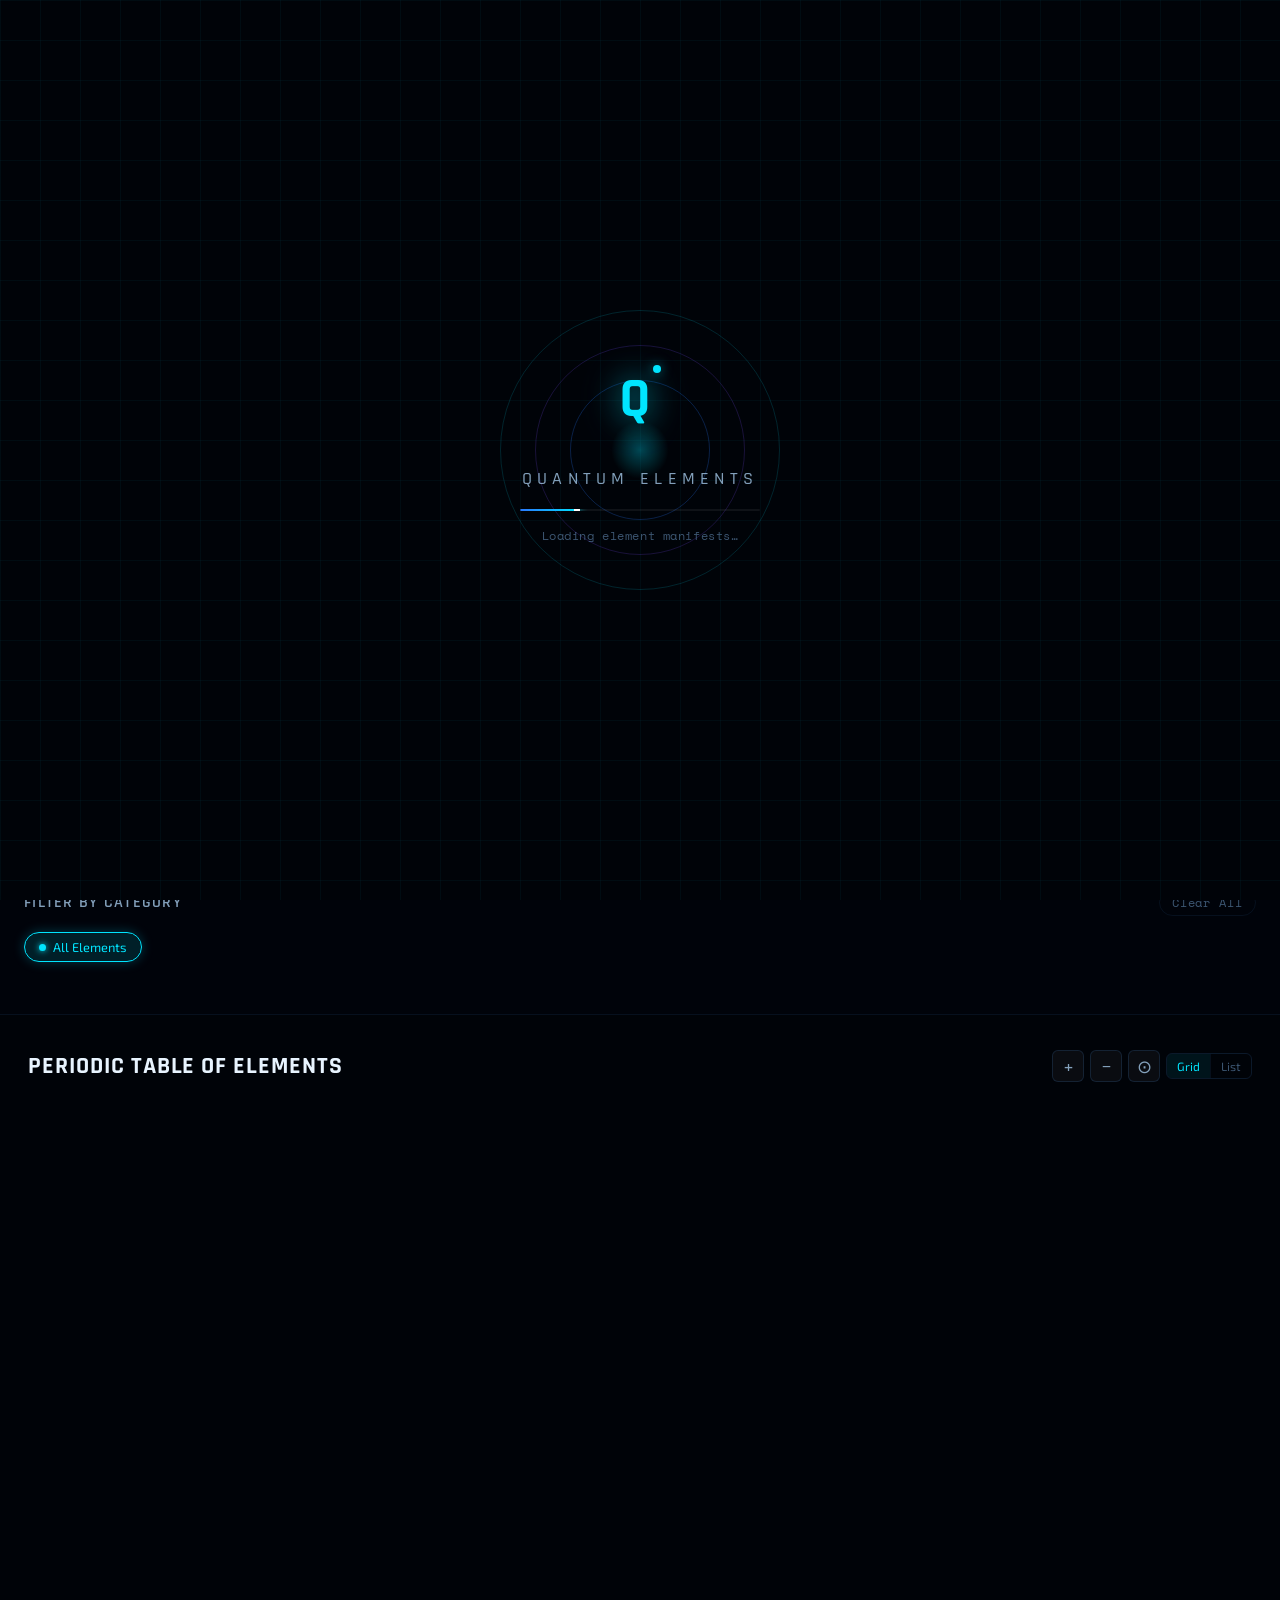
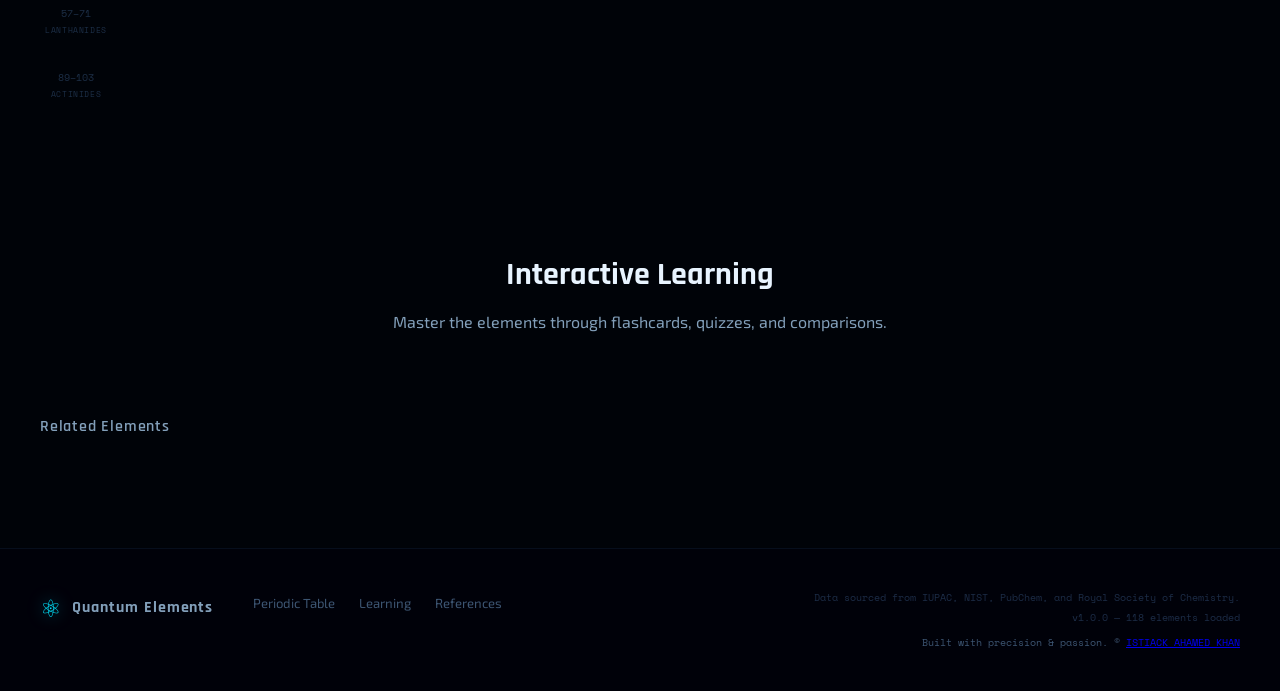
==== index.html @ 92c80585 "update" ====
<!DOCTYPE html>
<html lang="en" data-theme="dark" data-lang="en">
<head>
<meta charset="UTF-8" />
<meta name="viewport" content="width=device-width, initial-scale=1.0, viewport-fit=cover" />

<meta name="description" content="Quantum Elements — A next-generation premium periodic table platform with immersive science, multilingual support, deep element data, 3D atomic visualization, and futuristic learning experience." />

<meta name="keywords" content="Periodic Table, Quantum Elements, Chemistry, Elements, Science, 3D Atom, Electron Configuration, Futuristic Periodic Table, Chemistry Learning, Interactive Science, Bengali Chemistry, Scientific Platform, AI Chemistry System" />

<meta name="author" content="ISTIACK AHAMED" />
<meta name="theme-color" content="#000308" />

<meta property="og:type" content="website" />
<meta property="og:title" content="Quantum Elements — Futuristic Periodic Table" />
<meta property="og:description" content="The ultimate futuristic periodic table experience with immersive chemistry learning, 3D atom visualization, multilingual support, and deep scientific data." />
<meta property="og:image" content="t.png" />
<meta property="og:image:type" content="image/jpeg" />
<meta property="og:image:width" content="1200" />
<meta property="og:image:height" content="630" />

<meta name="twitter:card" content="summary_large_image" />
<meta name="twitter:title" content="Quantum Elements — Futuristic Periodic Table" />
<meta name="twitter:description" content="Explore a next-generation interactive periodic table with 3D atoms, deep scientific knowledge, and cinematic futuristic UI." />
<meta name="twitter:image" content="t.png" />

<link rel="icon" type="image/jpeg" href="t.png" />
<link rel="apple-touch-icon" href="t.png" />

<title>Quantum Elements — Periodic Table</title>

<link rel="preconnect" href="https://fonts.googleapis.com" />
<link rel="preconnect" href="https://fonts.gstatic.com" crossorigin />

<link rel="stylesheet" href="style.css" />
</head>

<body>

  <!-- ============================================================
       LOADING SCREEN
  ============================================================ -->
  <div id="loading-screen" class="loading-screen" role="status" aria-label="Loading Quantum Elements" aria-live="polite">
    <div class="loading-quantum-layers">
      <div class="loading-layer loading-layer--ring1" aria-hidden="true"></div>
      <div class="loading-layer loading-layer--ring2" aria-hidden="true"></div>
      <div class="loading-layer loading-layer--ring3" aria-hidden="true"></div>
      <div class="loading-layer loading-layer--core" aria-hidden="true"></div>
    </div>
    <div class="loading-intro-wrapper">
      <div class="loading-logo" aria-hidden="true">
        <span class="loading-logo__symbol">Q</span>
        <span class="loading-logo__dot"></span>
      </div>
      <p class="loading-brand-name">Quantum Elements</p>
      <div class="loading-progress-track" role="progressbar" aria-valuemin="0" aria-valuemax="100" aria-valuenow="0" aria-label="Loading progress">
        <div class="loading-progress-fill" id="loading-progress-fill"></div>
      </div>
      <p class="loading-status-text" id="loading-status-text">Initializing quantum lattice…</p>
    </div>
    <div class="loading-grid-overlay" aria-hidden="true"></div>
  </div>

  <!-- ============================================================
       GLOBAL BACKGROUND LAYERS
  ============================================================ -->
  <div class="global-background" aria-hidden="true">
    <canvas class="bg-layer bg-layer--particles" id="canvas-particles"></canvas>
    <div class="bg-layer bg-layer--quantum-grid"></div>
    <div class="bg-layer bg-layer--holographic"></div>
    <div class="bg-layer bg-layer--ambient-glow"></div>
    <div class="bg-layer bg-layer--noise"></div>
    <div class="bg-layer bg-layer--vignette"></div>
  </div>

  <!-- ============================================================
       ROOT APP CONTAINER
  ============================================================ -->
  <div id="app" class="app-root" role="main">

    <!-- ============================================================
         TOP NAVBAR
    ============================================================ -->
    <header class="navbar" role="banner" id="main-navbar">
      <div class="navbar__inner">

        <!-- Brand / Logo -->
        <a href="#" class="navbar__brand" aria-label="Quantum Elements Home">
          <span class="navbar__brand-icon" aria-hidden="true">
            <span class="brand-icon__nucleus"></span>
            <span class="brand-icon__orbit brand-icon__orbit--1"></span>
            <span class="brand-icon__orbit brand-icon__orbit--2"></span>
          </span>
          <span class="navbar__brand-text">
            <span class="navbar__brand-title">Quantum</span>
            <span class="navbar__brand-sub">Elements</span>
          </span>
        </a>

        <!-- Search -->
        <div class="navbar__search-area" role="search">
          <label for="navbar-search-input" class="sr-only">Search elements</label>
          <div class="navbar__search-field">
            <span class="navbar__search-icon" aria-hidden="true"></span>
            <input
              type="search"
              id="navbar-search-input"
              class="navbar__search-input"
              placeholder="Search element, symbol, number…"
              autocomplete="off"
              autocorrect="off"
              spellcheck="false"
              aria-autocomplete="list"
              aria-controls="search-suggestions-dropdown"
              aria-expanded="false"
            />
            <kbd class="navbar__search-shortcut" aria-hidden="true">⌘K</kbd>
          </div>
          <!-- Search suggestions dropdown -->
          <div
            id="search-suggestions-dropdown"
            class="search-suggestions-dropdown"
            role="listbox"
            aria-label="Search suggestions"
            hidden
          >
            <div class="search-suggestions__header">
              <span class="search-suggestions__label">Results</span>
              <span class="search-suggestions__count" id="search-result-count"></span>
            </div>
            <ul class="search-suggestions__list" id="search-suggestions-list" role="group"></ul>
            <div class="search-suggestions__footer">
              <button type="button" class="search-suggestions__advanced-btn" id="open-advanced-search">
                Advanced Search
              </button>
            </div>
          </div>
        </div>

        <!-- Utility Controls -->
        <div class="navbar__utilities">
          <!-- Language Toggle -->
          <button
            type="button"
            class="navbar__util-btn navbar__lang-toggle"
            id="lang-toggle"
            aria-label="Switch language"
            aria-pressed="false"
          >
            <span class="lang-toggle__en" data-lang-label="en">EN</span>
            <span class="lang-toggle__divider" aria-hidden="true">/</span>
            <span class="lang-toggle__bn" data-lang-label="bn">বাং</span>
          </button>

          <!-- Theme Toggle -->
          <button
            type="button"
            class="navbar__util-btn navbar__theme-toggle"
            id="theme-toggle"
            aria-label="Toggle theme"
            aria-pressed="true"
          >
            <span class="theme-toggle__icon theme-toggle__icon--dark" aria-hidden="true"></span>
            <span class="theme-toggle__icon theme-toggle__icon--light" aria-hidden="true"></span>
          </button>

          <!-- Command Palette Trigger -->
          <button
            type="button"
            class="navbar__util-btn navbar__command-trigger"
            id="command-palette-trigger"
            aria-label="Open command palette"
            aria-keyshortcuts="Control+K Meta+K"
            aria-haspopup="dialog"
          >
            <span class="command-trigger__icon" aria-hidden="true"></span>
            <span class="command-trigger__label">Command</span>
          </button>

          <!-- Mobile Menu Trigger -->
          <button
            type="button"
            class="navbar__util-btn navbar__mobile-menu-trigger"
            id="mobile-menu-trigger"
            aria-label="Open menu"
            aria-expanded="false"
            aria-controls="mobile-nav-menu"
          >
            <span class="hamburger-line" aria-hidden="true"></span>
            <span class="hamburger-line" aria-hidden="true"></span>
            <span class="hamburger-line" aria-hidden="true"></span>
          </button>
        </div>

      </div>

      <!-- Mobile Navigation Menu -->
      <nav
        id="mobile-nav-menu"
        class="mobile-nav-menu"
        aria-label="Mobile navigation"
        hidden
      >
        <ul class="mobile-nav-menu__list" role="list">
          <li><a href="#section-table" class="mobile-nav-menu__link">Periodic Table</a></li>
          <li><a href="#section-learning" class="mobile-nav-menu__link">Learn</a></li>
          <li><a href="#section-compare" class="mobile-nav-menu__link">Compare</a></li>
          <li><a href="#section-favorites" class="mobile-nav-menu__link">Favorites</a></li>
        </ul>
      </nav>
    </header>

    <!-- ============================================================
         HERO SECTION
    ============================================================ -->
    <section class="hero-section" id="section-hero" aria-labelledby="hero-title">

      <!-- Floating atom visuals -->
      <div class="hero-atom-visuals" aria-hidden="true">
        <div class="hero-atom hero-atom--large">
          <div class="hero-atom__nucleus"></div>
          <div class="hero-atom__orbit hero-atom__orbit--1"></div>
          <div class="hero-atom__orbit hero-atom__orbit--2"></div>
          <div class="hero-atom__orbit hero-atom__orbit--3"></div>
          <div class="hero-atom__electron hero-atom__electron--1"></div>
          <div class="hero-atom__electron hero-atom__electron--2"></div>
          <div class="hero-atom__electron hero-atom__electron--3"></div>
        </div>
        <div class="hero-atom hero-atom--small-1" aria-hidden="true"></div>
        <div class="hero-atom hero-atom--small-2" aria-hidden="true"></div>
        <div class="hero-particle-field" id="hero-particle-field" aria-hidden="true"></div>
      </div>

      <div class="hero-content">
        <div class="hero-eyebrow" aria-hidden="true">
          <span class="hero-eyebrow__line"></span>
          <span class="hero-eyebrow__text">Next-Generation Chemistry</span>
          <span class="hero-eyebrow__line"></span>
        </div>
        <h1 class="hero-title" id="hero-title">
          <span class="hero-title__line1">Explore the</span>
          <span class="hero-title__line2">
            <em class="hero-title__accent">Quantum</em>
            <span class="hero-title__word"> Universe</span>
          </span>
          <span class="hero-title__line3">of Elements</span>
        </h1>
        <p class="hero-subtitle">
          118 elements. Infinite depth. Immersive science across chemistry, physics, industry, and the cosmos.
        </p>

        <!-- Scientific statistics -->
        <div class="hero-stats" role="list" aria-label="Platform statistics">
          <div class="hero-stat" role="listitem">
            <span class="hero-stat__value" data-stat="elements">118</span>
            <span class="hero-stat__label">Elements</span>
          </div>
          <div class="hero-stat" role="listitem">
            <span class="hero-stat__value" data-stat="datapoints">10K+</span>
            <span class="hero-stat__label">Data Points</span>
          </div>
          <div class="hero-stat" role="listitem">
            <span class="hero-stat__value" data-stat="languages">2</span>
            <span class="hero-stat__label">Languages</span>
          </div>
          <div class="hero-stat" role="listitem">
            <span class="hero-stat__value" data-stat="categories">9</span>
            <span class="hero-stat__label">Categories</span>
          </div>
        </div>

        <div class="hero-cta-group">
          <a href="#section-table" class="hero-cta hero-cta--primary">
            <span>Explore Table</span>
            <span class="hero-cta__arrow" aria-hidden="true"></span>
          </a>
          <button type="button" class="hero-cta hero-cta--secondary" id="hero-random-element">
            Random Element
          </button>
        </div>
      </div>

    </section>

    <!-- ============================================================
         CATEGORY FILTER SECTION
    ============================================================ -->
    <section class="filter-section" id="section-filters" aria-label="Filter elements by category">
      <div class="filter-section__inner">
        <div class="filter-section__header">
          <h2 class="filter-section__title">Filter by Category</h2>
          <button type="button" class="filter-reset-btn" id="filter-reset" aria-label="Clear all filters">
            Clear All
          </button>
        </div>

        <!-- Filter buttons — populated by JS from JSON category data -->
        <div
          class="filter-buttons"
          id="filter-buttons-container"
          role="group"
          aria-label="Element category filters"
        >
          <button
            type="button"
            class="filter-btn filter-btn--all active"
            data-filter="all"
            aria-pressed="true"
          >
            <span class="filter-btn__dot" aria-hidden="true"></span>
            All Elements
          </button>
          <!-- Additional filter buttons rendered dynamically by app.js -->
        </div>

        <!-- Scientific category legend -->
        <div class="category-legend" id="category-legend" aria-label="Category color legend">
          <!-- Populated dynamically by app.js -->
        </div>
      </div>
    </section>

    <!-- ============================================================
         PERIODIC TABLE SECTION
    ============================================================ -->
    <section class="table-section" id="section-table" aria-labelledby="table-section-title">
      <div class="table-section__header">
        <h2 class="table-section__title" id="table-section-title">Periodic Table of Elements</h2>
        <div class="table-section__controls">
          <button type="button" class="table-control-btn" id="table-zoom-in" aria-label="Zoom in">+</button>
          <button type="button" class="table-control-btn" id="table-zoom-out" aria-label="Zoom out">−</button>
          <button type="button" class="table-control-btn" id="table-zoom-reset" aria-label="Reset zoom">⊙</button>
          <button type="button" class="table-view-toggle" id="table-view-toggle" aria-label="Toggle view mode">
            <span>Grid</span>
            <span>List</span>
          </button>
        </div>
      </div>

      <!-- Scrollable viewport for horizontal scroll / touch drag -->
      <div
        class="table-viewport"
        id="table-viewport"
        role="region"
        aria-label="Periodic table, scroll horizontally to view all elements"
        tabindex="0"
      >

        <!-- Group number header row -->
        <div class="table-group-numbers" aria-hidden="true" id="table-group-numbers">
          <!-- Rendered by app.js: groups 1–18 -->
        </div>

        <!-- Period number column labels -->
        <div class="table-period-numbers" aria-hidden="true" id="table-period-numbers">
          <!-- Rendered by app.js: periods 1–7 -->
        </div>

        <!-- Main periodic table grid -->
        <div
          class="periodic-table-grid"
          id="periodic-table-grid"
          role="grid"
          aria-label="Periodic table of elements"
          aria-rowcount="9"
          aria-colcount="18"
        >
          <!-- Element blocks rendered dynamically by app.js from /data/*.json -->
          <!-- Each element block will have structure like:
            <div role="gridcell" class="element-block" data-element-id="" data-atomic-number=""
              data-symbol="" data-category="" data-period="" data-group=""
              tabindex="0" aria-label="">
              <span class="element-block__number"></span>
              <span class="element-block__symbol"></span>
              <span class="element-block__name"></span>
              <span class="element-block__mass"></span>
              <div class="element-block__glow" aria-hidden="true"></div>
            </div>
          -->
        </div>

        <!-- Lanthanide series label + row -->
        <div class="table-series-row table-series-row--lanthanides" id="table-lanthanides">
          <div class="table-series-label" aria-hidden="true">
            <span>57–71</span>
            <span class="table-series-label__text">Lanthanides</span>
          </div>
          <div class="table-series-cells" id="lanthanide-cells" role="group" aria-label="Lanthanide series elements">
            <!-- Rendered by app.js -->
          </div>
        </div>

        <!-- Actinide series label + row -->
        <div class="table-series-row table-series-row--actinides" id="table-actinides">
          <div class="table-series-label" aria-hidden="true">
            <span>89–103</span>
            <span class="table-series-label__text">Actinides</span>
          </div>
          <div class="table-series-cells" id="actinide-cells" role="group" aria-label="Actinide series elements">
            <!-- Rendered by app.js -->
          </div>
        </div>

      </div><!-- /table-viewport -->

      <!-- Touch/drag scroll hint -->
      <p class="table-scroll-hint" aria-hidden="true">← Drag or swipe to scroll →</p>

    </section>

    <!-- ============================================================
         SIDE PANELS (Favorites, Recent, Compare, Learning)
    ============================================================ -->
    <aside class="side-panels" id="side-panels" aria-label="Side panels">

      <!-- Favorites Panel -->
      <div
        class="side-panel side-panel--favorites"
        id="panel-favorites"
        role="region"
        aria-labelledby="panel-favorites-title"
        hidden
      >
        <div class="side-panel__header">
          <h3 class="side-panel__title" id="panel-favorites-title">
            <span class="side-panel__icon" aria-hidden="true">♡</span>
            Favorites
          </h3>
          <button type="button" class="side-panel__close" aria-label="Close favorites panel" data-closes="panel-favorites">✕</button>
        </div>
        <div class="side-panel__body">
          <ul class="side-panel__list" id="favorites-list" role="list" aria-label="Favorite elements">
            <!-- Rendered by app.js -->
          </ul>
          <p class="side-panel__empty" id="favorites-empty">No favorites yet. Click ♡ on any element.</p>
        </div>
        <div class="side-panel__footer">
          <button type="button" class="side-panel__action-btn" id="favorites-clear">Clear All</button>
        </div>
      </div>

      <!-- Recent Viewed Panel -->
      <div
        class="side-panel side-panel--recent"
        id="panel-recent"
        role="region"
        aria-labelledby="panel-recent-title"
        hidden
      >
        <div class="side-panel__header">
          <h3 class="side-panel__title" id="panel-recent-title">
            <span class="side-panel__icon" aria-hidden="true">◷</span>
            Recent
          </h3>
          <button type="button" class="side-panel__close" aria-label="Close recent panel" data-closes="panel-recent">✕</button>
        </div>
        <div class="side-panel__body">
          <ul class="side-panel__list" id="recent-list" role="list" aria-label="Recently viewed elements">
            <!-- Rendered by app.js -->
          </ul>
          <p class="side-panel__empty" id="recent-empty">No recently viewed elements.</p>
        </div>
        <div class="side-panel__footer">
          <button type="button" class="side-panel__action-btn" id="recent-clear">Clear History</button>
        </div>
      </div>

      <!-- Quick Compare Panel -->
      <div
        class="side-panel side-panel--compare"
        id="panel-compare"
        role="region"
        aria-labelledby="panel-compare-title"
        hidden
      >
        <div class="side-panel__header">
          <h3 class="side-panel__title" id="panel-compare-title">
            <span class="side-panel__icon" aria-hidden="true">⇄</span>
            Compare
          </h3>
          <button type="button" class="side-panel__close" aria-label="Close compare panel" data-closes="panel-compare">✕</button>
        </div>
        <div class="side-panel__body">
          <div class="compare-slots" id="compare-slots" aria-label="Elements selected for comparison">
            <div class="compare-slot compare-slot--a" id="compare-slot-a" aria-label="Compare slot A">
              <span class="compare-slot__placeholder">Select Element A</span>
            </div>
            <span class="compare-vs" aria-hidden="true">VS</span>
            <div class="compare-slot compare-slot--b" id="compare-slot-b" aria-label="Compare slot B">
              <span class="compare-slot__placeholder">Select Element B</span>
            </div>
          </div>
          <div class="compare-table-wrapper" id="compare-table-wrapper" aria-live="polite">
            <!-- Comparison table rendered by app.js -->
          </div>
        </div>
        <div class="side-panel__footer">
          <button type="button" class="side-panel__action-btn" id="compare-clear">Reset</button>
        </div>
      </div>

      <!-- Learning Mode Panel -->
      <div
        class="side-panel side-panel--learning"
        id="panel-learning"
        role="region"
        aria-labelledby="panel-learning-title"
        hidden
      >
        <div class="side-panel__header">
          <h3 class="side-panel__title" id="panel-learning-title">
            <span class="side-panel__icon" aria-hidden="true">⚛</span>
            Learning Mode
          </h3>
          <button type="button" class="side-panel__close" aria-label="Close learning panel" data-closes="panel-learning">✕</button>
        </div>
        <div class="side-panel__body">
          <div class="learning-mode-controls">
            <button type="button" class="learning-mode-btn active" data-mode="flashcard" aria-pressed="true">Flashcards</button>
            <button type="button" class="learning-mode-btn" data-mode="quiz" aria-pressed="false">Quiz</button>
            <button type="button" class="learning-mode-btn" data-mode="match" aria-pressed="false">Match</button>
          </div>
          <div class="learning-mode-content" id="learning-mode-content" aria-live="polite">
            <!-- Rendered by app.js -->
          </div>
        </div>
      </div>

      <!-- Panel Toggles (floating triggers) -->
      <div class="panel-triggers" aria-label="Panel controls">
        <button type="button" class="panel-trigger" id="trigger-favorites" aria-label="Toggle favorites panel" aria-expanded="false" aria-controls="panel-favorites">♡</button>
        <button type="button" class="panel-trigger" id="trigger-recent" aria-label="Toggle recent panel" aria-expanded="false" aria-controls="panel-recent">◷</button>
        <button type="button" class="panel-trigger" id="trigger-compare" aria-label="Toggle compare panel" aria-expanded="false" aria-controls="panel-compare">⇄</button>
        <button type="button" class="panel-trigger" id="trigger-learning" aria-label="Toggle learning panel" aria-expanded="false" aria-controls="panel-learning">⚛</button>
      </div>

    </aside>

    <!-- ============================================================
         LEARNING SYSTEM SECTION
    ============================================================ -->
    <section class="learning-section" id="section-learning" aria-labelledby="learning-section-title">
      <div class="learning-section__inner">
        <h2 class="learning-section__title" id="learning-section-title">Interactive Learning</h2>
        <p class="learning-section__subtitle">Master the elements through flashcards, quizzes, and comparisons.</p>

        <div class="learning-cards-grid" id="learning-cards-grid" aria-label="Learning cards">
          <!-- Flashcards, quiz cards, and comparison cards rendered by app.js -->
        </div>

        <!-- Related elements row -->
        <div class="related-elements-row" id="related-elements-row" aria-label="Related elements">
          <h3 class="related-elements-row__title">Related Elements</h3>
          <div class="related-elements-list" id="related-elements-list">
            <!-- Rendered by app.js -->
          </div>
        </div>
      </div>
    </section>

    <!-- ============================================================
         FOOTER
    ============================================================ -->
    <footer class="site-footer" id="site-footer" role="contentinfo">
      <div class="site-footer__inner">

        <div class="site-footer__brand">
          <span class="site-footer__logo" aria-hidden="true">⚛</span>
          <span class="site-footer__name">Quantum Elements</span>
        </div>

        <nav class="site-footer__nav" aria-label="Footer navigation">
          <ul class="site-footer__nav-list" role="list">
            <li><a href="#section-table" class="site-footer__nav-link">Periodic Table</a></li>
            <li><a href="#section-learning" class="site-footer__nav-link">Learning</a></li>
            <li><a href="#" class="site-footer__nav-link">References</a></li>
          </ul>
        </nav>

        <div class="site-footer__meta">
          <p class="site-footer__references">
            Data sourced from IUPAC, NIST, PubChem, and Royal Society of Chemistry.
          </p>
          <p class="site-footer__version" id="footer-version">
            v1.0.0 &mdash; <span id="footer-element-count">118</span> elements loaded
          </p>
          <p class="site-footer__system" id="footer-system-info" aria-live="polite">
            <!-- System info (browser, language) injected by app.js -->
          </p>
          <p class="site-footer__credits">
  Built with precision &amp; passion. &copy;
  <span id="footer-year"></span>
  <a
    href="https://Instagram.com/anonymous.istiack"
    target="_blank"
    rel="noopener noreferrer"
    class="footer-instagram-link"
  >
    ISTIACK AHAMED KHAN
  </a>
</p>
        </div>

      </div>
    </footer>

  </div><!-- /app-root -->

  <!-- ============================================================
       IMMERSIVE ELEMENT MODAL
  ============================================================ -->
  <div
    id="element-modal"
    class="element-modal"
    role="dialog"
    aria-modal="true"
    aria-labelledby="modal-element-name"
    aria-describedby="modal-element-tagline"
    hidden
  >
    <!-- Modal backdrop -->
    <div class="modal-backdrop" id="modal-backdrop" aria-hidden="true"></div>

    <!-- Modal panel -->
    <div class="modal-panel" id="modal-panel">

      <!-- Modal close -->
      <button
        type="button"
        class="modal-close-btn"
        id="modal-close-btn"
        aria-label="Close element modal"
      >
        <span aria-hidden="true">✕</span>
      </button>

      <!-- Modal Header -->
      <header class="modal-header" id="modal-header">
        <div class="modal-header__element-symbol-block" id="modal-symbol-block" aria-hidden="true">
          <span class="modal-symbol" id="modal-symbol"></span>
          <span class="modal-atomic-number" id="modal-atomic-number"></span>
        </div>
        <div class="modal-header__info">
          <h2 class="modal-element-name" id="modal-element-name"></h2>
          <p class="modal-element-name-bn" id="modal-element-name-bn" lang="bn"></p>
          <p class="modal-element-tagline" id="modal-element-tagline"></p>
          <div class="modal-header__badges" id="modal-header-badges">
            <!-- Category badge, block, phase badges injected by app.js -->
          </div>
        </div>
        <div class="modal-header__quick-stats" id="modal-quick-stats" aria-label="Quick statistics">
          <!-- Quick stats (mass, density, etc.) injected by app.js -->
        </div>

        <!-- Favorite toggle -->
        <button
          type="button"
          class="modal-favorite-btn"
          id="modal-favorite-btn"
          aria-label="Add to favorites"
          aria-pressed="false"
        >
          <span aria-hidden="true">♡</span>
        </button>
      </header>

      <!-- Modal Tab Navigation -->
      <nav class="modal-tabs" id="modal-tabs" aria-label="Element data sections">
        <ul class="modal-tabs__list" role="tablist">
          <li role="presentation">
            <button type="button" role="tab" class="modal-tab active" id="tab-overview" aria-selected="true" aria-controls="tabpanel-overview" data-tab="overview">Overview</button>
          </li>
          <li role="presentation">
            <button type="button" role="tab" class="modal-tab" id="tab-structure" aria-selected="false" aria-controls="tabpanel-structure" data-tab="structure">Structure</button>
          </li>
          <li role="presentation">
            <button type="button" role="tab" class="modal-tab" id="tab-properties" aria-selected="false" aria-controls="tabpanel-properties" data-tab="properties">Properties</button>
          </li>
          <li role="presentation">
            <button type="button" role="tab" class="modal-tab" id="tab-industrial" aria-selected="false" aria-controls="tabpanel-industrial" data-tab="industrial">Industrial Uses</button>
          </li>
          <li role="presentation">
            <button type="button" role="tab" class="modal-tab" id="tab-safety" aria-selected="false" aria-controls="tabpanel-safety" data-tab="safety">Safety</button>
          </li>
          <li role="presentation">
            <button type="button" role="tab" class="modal-tab" id="tab-learning" aria-selected="false" aria-controls="tabpanel-learning" data-tab="learning">Learning</button>
          </li>
          <li role="presentation">
            <button type="button" role="tab" class="modal-tab" id="tab-reactions" aria-selected="false" aria-controls="tabpanel-reactions" data-tab="reactions">Reactions</button>
          </li>
          <li role="presentation">
            <button type="button" role="tab" class="modal-tab" id="tab-environment" aria-selected="false" aria-controls="tabpanel-environment" data-tab="environment">Environment</button>
          </li>
          <li role="presentation">
            <button type="button" role="tab" class="modal-tab" id="tab-history" aria-selected="false" aria-controls="tabpanel-history" data-tab="history">History</button>
          </li>
          <li role="presentation">
            <button type="button" role="tab" class="modal-tab" id="tab-quiz" aria-selected="false" aria-controls="tabpanel-quiz" data-tab="quiz">Quiz</button>
          </li>
        </ul>
        <div class="modal-tabs__indicator" id="modal-tab-indicator" aria-hidden="true"></div>
      </nav>

      <!-- Modal Body (Tab Panels) -->
      <div class="modal-body" id="modal-body">

        <!-- Overview Tab Panel -->
        <section
          id="tabpanel-overview"
          class="modal-tabpanel modal-tabpanel--active"
          role="tabpanel"
          aria-labelledby="tab-overview"
          tabindex="0"
        >
          <!-- 3D Atom Viewer -->
          <div class="atom-viewer-section" aria-label="3D atom viewer">
            <div class="atom-viewer-container" id="atom-viewer-container">
              <canvas class="atom-viewer-canvas" id="atom-viewer-canvas" aria-label="3D atom model"></canvas>
              <!-- HUD overlays -->
              <div class="atom-viewer-hud" id="atom-viewer-hud" aria-hidden="true">
                <div class="hud-label hud-label--nucleus" id="hud-nucleus-label"></div>
                <div class="hud-orbit-labels" id="hud-orbit-labels"></div>
                <div class="hud-electron-count" id="hud-electron-count"></div>
              </div>
              <!-- Scientific controls -->
              <div class="atom-viewer-controls" aria-label="3D viewer controls">
                <button type="button" class="atom-ctrl-btn" id="atom-ctrl-spin" aria-label="Toggle spin">⟳</button>
                <button type="button" class="atom-ctrl-btn" id="atom-ctrl-zoom-in" aria-label="Zoom in">+</button>
                <button type="button" class="atom-ctrl-btn" id="atom-ctrl-zoom-out" aria-label="Zoom out">−</button>
                <button type="button" class="atom-ctrl-btn" id="atom-ctrl-reset" aria-label="Reset view">⊙</button>
              </div>
              <!-- Quantum particle layer -->
              <div class="atom-quantum-particles" id="atom-quantum-particles" aria-hidden="true"></div>
            </div>
            <!-- Electron configuration display -->
            <div class="electron-config-display" id="electron-config-display" aria-label="Electron configuration">
              <p class="electron-config__notation" id="electron-config-notation"></p>
              <div class="electron-config__shells" id="electron-config-shells"></div>
            </div>
          </div>

          <!-- Overview content -->
          <div class="overview-content" id="overview-content" aria-live="polite">
            <!-- Pronunciation, appearance, phase, natural occurrence — injected by app.js -->
          </div>

          <!-- Fun Facts -->
          <div class="fun-facts-section" id="fun-facts-section" aria-label="Fun facts">
            <h3 class="fun-facts-section__title">Fun Facts</h3>
            <ul class="fun-facts-list" id="fun-facts-list" role="list">
              <!-- Rendered by app.js -->
            </ul>
          </div>

        </section>

        <!-- Structure Tab Panel -->
        <section
          id="tabpanel-structure"
          class="modal-tabpanel"
          role="tabpanel"
          aria-labelledby="tab-structure"
          tabindex="0"
          hidden
        >
          <div class="structure-content" id="structure-content" aria-live="polite">
            <!-- Protons, neutrons, electrons, quantum numbers, orbital config — injected by app.js -->
          </div>
        </section>

        <!-- Properties Tab Panel -->
        <section
          id="tabpanel-properties"
          class="modal-tabpanel"
          role="tabpanel"
          aria-labelledby="tab-properties"
          tabindex="0"
          hidden
        >
          <div class="properties-content" id="properties-content" aria-live="polite">
            <!-- Physical and chemical properties — injected by app.js -->
          </div>
        </section>

        <!-- Industrial Uses Tab Panel -->
        <section
          id="tabpanel-industrial"
          class="modal-tabpanel"
          role="tabpanel"
          aria-labelledby="tab-industrial"
          tabindex="0"
          hidden
        >
          <div class="industrial-content" id="industrial-content" aria-live="polite">
            <!-- All industrial application categories — injected by app.js -->
          </div>
        </section>

        <!-- Safety Tab Panel -->
        <section
          id="tabpanel-safety"
          class="modal-tabpanel"
          role="tabpanel"
          aria-labelledby="tab-safety"
          tabindex="0"
          hidden
        >
          <div class="safety-content" id="safety-content" aria-live="polite">
            <!-- Hazards, storage, handling, exposure risks — injected by app.js -->
          </div>
        </section>

        <!-- Learning Tab Panel -->
        <section
          id="tabpanel-learning"
          class="modal-tabpanel"
          role="tabpanel"
          aria-labelledby="tab-learning"
          tabindex="0"
          hidden
        >
          <div class="learning-content" id="learning-content" aria-live="polite">
            <!-- Simple/advanced explanations, learning tips, misconceptions, comparisons — injected by app.js -->
          </div>
          <!-- Comparison cards -->
          <div class="modal-comparisons" id="modal-comparisons" aria-label="Element comparisons">
            <!-- Rendered by app.js -->
          </div>
        </section>

        <!-- Reactions Tab Panel -->
        <section
          id="tabpanel-reactions"
          class="modal-tabpanel"
          role="tabpanel"
          aria-labelledby="tab-reactions"
          tabindex="0"
          hidden
        >
          <div class="reactions-content" id="reactions-content" aria-live="polite">
            <!-- Reactions, oxidation, reduction, bonding examples — injected by app.js -->
          </div>
        </section>

        <!-- Environment Tab Panel -->
        <section
          id="tabpanel-environment"
          class="modal-tabpanel"
          role="tabpanel"
          aria-labelledby="tab-environment"
          tabindex="0"
          hidden
        >
          <div class="environment-content" id="environment-content" aria-live="polite">
            <!-- Biological, environmental data, toxicity, sustainability — injected by app.js -->
          </div>
        </section>

        <!-- History Tab Panel -->
        <section
          id="tabpanel-history"
          class="modal-tabpanel"
          role="tabpanel"
          aria-labelledby="tab-history"
          tabindex="0"
          hidden
        >
          <div class="history-content" id="history-content" aria-live="polite">
            <!-- Discovery, historical uses, famous experiments, economics — injected by app.js -->
          </div>
        </section>

        <!-- Quiz Tab Panel -->
        <section
          id="tabpanel-quiz"
          class="modal-tabpanel"
          role="tabpanel"
          aria-labelledby="tab-quiz"
          tabindex="0"
          hidden
        >
          <div class="quiz-content" id="quiz-content" aria-live="polite">
            <!-- Quiz questions rendered by app.js -->
          </div>
          <div class="quiz-score" id="quiz-score" aria-live="assertive" aria-atomic="true">
            <!-- Score injected by app.js -->
          </div>
        </section>

      </div><!-- /modal-body -->

      <!-- Modal swipe-to-close indicator (mobile) -->
      <div class="modal-swipe-hint" aria-hidden="true">
        <span class="modal-swipe-hint__bar"></span>
      </div>

    </div><!-- /modal-panel -->
  </div><!-- /element-modal -->

  <!-- ============================================================
       ADVANCED SEARCH MODAL
  ============================================================ -->
  <div
    id="advanced-search-modal"
    class="advanced-search-modal"
    role="dialog"
    aria-modal="true"
    aria-labelledby="advanced-search-title"
    hidden
  >
    <div class="modal-backdrop advanced-search-backdrop" id="advanced-search-backdrop" aria-hidden="true"></div>
    <div class="advanced-search-panel" id="advanced-search-panel">
      <div class="advanced-search-header">
        <h2 class="advanced-search-title" id="advanced-search-title">Advanced Search</h2>
        <button type="button" class="advanced-search-close" id="advanced-search-close" aria-label="Close advanced search">✕</button>
      </div>
      <div class="advanced-search-body">
        <div class="advanced-search-filters" role="search" aria-label="Advanced element filters">
          <!-- Filter inputs: atomic number range, mass range, category, period, group, block, phase -->
          <div class="advanced-filter-group">
            <label for="filter-atomic-min">Atomic Number</label>
            <div class="advanced-filter-range">
              <input type="number" id="filter-atomic-min" class="advanced-filter-input" min="1" max="118" placeholder="Min" aria-label="Minimum atomic number" />
              <span aria-hidden="true">–</span>
              <input type="number" id="filter-atomic-max" class="advanced-filter-input" min="1" max="118" placeholder="Max" aria-label="Maximum atomic number" />
            </div>
          </div>
          <div class="advanced-filter-group">
            <label for="filter-period">Period</label>
            <select id="filter-period" class="advanced-filter-select" aria-label="Filter by period">
              <option value="">All</option>
              <option value="1">1</option>
              <option value="2">2</option>
              <option value="3">3</option>
              <option value="4">4</option>
              <option value="5">5</option>
              <option value="6">6</option>
              <option value="7">7</option>
            </select>
          </div>
          <div class="advanced-filter-group">
            <label for="filter-block">Block</label>
            <select id="filter-block" class="advanced-filter-select" aria-label="Filter by block">
              <option value="">All</option>
              <option value="s">s</option>
              <option value="p">p</option>
              <option value="d">d</option>
              <option value="f">f</option>
            </select>
          </div>
          <div class="advanced-filter-group">
            <label for="filter-phase">Phase</label>
            <select id="filter-phase" class="advanced-filter-select" aria-label="Filter by phase">
              <option value="">All</option>
              <option value="gas">Gas</option>
              <option value="liquid">Liquid</option>
              <option value="solid">Solid</option>
            </select>
          </div>
          <div class="advanced-filter-group">
            <label>
              <input type="checkbox" id="filter-radioactive" class="advanced-filter-checkbox" aria-label="Show only radioactive elements" />
              Radioactive only
            </label>
          </div>
        </div>
        <div class="advanced-search-results" id="advanced-search-results" aria-live="polite" aria-label="Search results">
          <!-- Results rendered by app.js -->
        </div>
      </div>
    </div>
  </div>

  <!-- ============================================================
       COMMAND PALETTE
  ============================================================ -->
  <div
    id="command-palette"
    class="command-palette"
    role="dialog"
    aria-modal="true"
    aria-labelledby="command-palette-label"
    hidden
  >
    <div class="modal-backdrop command-palette-backdrop" id="command-palette-backdrop" aria-hidden="true"></div>
    <div class="command-palette-panel" id="command-palette-panel">
      <div class="command-palette-header">
        <span class="command-palette-icon" aria-hidden="true">⌘</span>
        <label for="command-palette-input" id="command-palette-label" class="sr-only">Command palette input</label>
        <input
          type="text"
          id="command-palette-input"
          class="command-palette-input"
          placeholder="Type a command, element name, or symbol…"
          autocomplete="off"
          autocorrect="off"
          spellcheck="false"
          aria-autocomplete="list"
          aria-controls="command-palette-results"
        />
        <kbd class="command-palette-esc" aria-label="Press Escape to close">esc</kbd>
      </div>
      <div class="command-palette-body">
        <!-- Command groups -->
        <div class="command-group" id="command-group-elements" aria-label="Element commands">
          <p class="command-group__label">Elements</p>
          <ul class="command-list" id="command-list-elements" role="listbox" aria-label="Element results">
            <!-- Rendered by app.js -->
          </ul>
        </div>
        <div class="command-group" id="command-group-actions" aria-label="Application commands">
          <p class="command-group__label">Actions</p>
          <ul class="command-list" id="command-list-actions" role="listbox" aria-label="Action commands">
            <li role="option" class="command-item" data-action="toggle-theme" tabindex="-1">
              <span class="command-item__icon" aria-hidden="true">◑</span>
              <span class="command-item__label">Toggle Theme</span>
              <kbd class="command-item__shortcut">T</kbd>
            </li>
            <li role="option" class="command-item" data-action="toggle-lang" tabindex="-1">
              <span class="command-item__icon" aria-hidden="true">⌃</span>
              <span class="command-item__label">Switch Language</span>
              <kbd class="command-item__shortcut">L</kbd>
            </li>
            <li role="option" class="command-item" data-action="random-element" tabindex="-1">
              <span class="command-item__icon" aria-hidden="true">⚄</span>
              <span class="command-item__label">Random Element</span>
              <kbd class="command-item__shortcut">R</kbd>
            </li>
            <li role="option" class="command-item" data-action="open-compare" tabindex="-1">
              <span class="command-item__icon" aria-hidden="true">⇄</span>
              <span class="command-item__label">Compare Elements</span>
            </li>
            <li role="option" class="command-item" data-action="open-learning" tabindex="-1">
              <span class="command-item__icon" aria-hidden="true">⚛</span>
              <span class="command-item__label">Learning Mode</span>
            </li>
          </ul>
        </div>
      </div>
      <div class="command-palette-footer" aria-hidden="true">
        <span><kbd>↑</kbd><kbd>↓</kbd> navigate</span>
        <span><kbd>↵</kbd> select</span>
        <span><kbd>esc</kbd> close</span>
      </div>
    </div>
  </div>

  <!-- ============================================================
       TOAST NOTIFICATION SYSTEM
  ============================================================ -->
  <div
    id="toast-container"
    class="toast-container"
    role="region"
    aria-live="polite"
    aria-label="Notifications"
  >
    <!-- Toast notifications injected dynamically by app.js -->
  </div>

  <!-- ============================================================
       SCRIPTS
  ============================================================ -->
  <script src="app.js" defer></script>

</body>
</html>
---- style.css ----
@import url('https://fonts.googleapis.com/css2?family=Space+Mono:ital,wght@0,400;0,700;1,400&family=Exo+2:wght@100;200;300;400;500;600;700;800;900&family=Rajdhani:wght@300;400;500;600;700&display=swap');

@font-face {
  font-family: 'IOSBangla';
  src: url('fonts/iOS Bangla Font.ttf') format('truetype');
  font-display: swap;
}

*,*::before,*::after{box-sizing:border-box;margin:0;padding:0}

:root {
  --qe-bg-void: #000308;
  --qe-bg-deep: #010510;
  --qe-bg-panel: #020a1a;
  --qe-bg-card: #030d1e;
  --qe-bg-elevated: #041024;
  --qe-bg-glass: rgba(4,18,40,0.72);
  --qe-bg-glass-heavy: rgba(2,10,22,0.92);
  --qe-border-faint: rgba(80,160,255,0.08);
  --qe-border-subtle: rgba(80,160,255,0.14);
  --qe-border-glow: rgba(80,160,255,0.32);
  --qe-border-active: rgba(80,200,255,0.65);
  --qe-text-primary: #e8f4ff;
  --qe-text-secondary: rgba(180,220,255,0.72);
  --qe-text-muted: rgba(120,170,220,0.50);
  --qe-text-faint: rgba(80,130,190,0.35);
  --qe-accent-cyan: #00e5ff;
  --qe-accent-blue: #2979ff;
  --qe-accent-violet: #7c4dff;
  --qe-accent-teal: #1de9b6;
  --qe-accent-warn: #ff9100;
  --qe-accent-danger: #ff1744;
  --qe-glow-cyan: rgba(0,229,255,0.55);
  --qe-glow-blue: rgba(41,121,255,0.45);
  --qe-glow-soft: rgba(0,180,255,0.18);
  --qe-shadow-depth: 0 32px 80px rgba(0,0,0,0.9), 0 8px 24px rgba(0,0,0,0.7);
  --qe-shadow-card: 0 4px 24px rgba(0,0,0,0.6), 0 1px 4px rgba(0,0,0,0.4);
  --qe-radius-sm: 6px;
  --qe-radius-md: 10px;
  --qe-radius-lg: 16px;
  --qe-radius-xl: 22px;
  --qe-radius-full: 9999px;
  --qe-font-ui: 'Exo 2', sans-serif;
  --qe-font-mono: 'Space Mono', monospace;
  --qe-font-display: 'Rajdhani', sans-serif;
  --qe-font-bangla: 'IOSBangla', 'Exo 2', sans-serif;
  --transition-fast: 120ms cubic-bezier(0.4,0,0.2,1);
  --transition-mid: 240ms cubic-bezier(0.4,0,0.2,1);
  --transition-slow: 480ms cubic-bezier(0.4,0,0.2,1);
  --transition-spring: 320ms cubic-bezier(0.34,1.56,0.64,1);
  --el-block-w: 62px;
  --el-block-h: 62px;
  --el-gap: 3px;
  --cat-reactive-nonmetal: #4ade80;
  --cat-noble-gas: #a78bfa;
  --cat-alkali-metal: #f87171;
  --cat-alkaline-earth: #fb923c;
  --cat-metalloid: #34d399;
  --cat-post-transition: #60a5fa;
  --cat-transition-metal: #facc15;
  --cat-lanthanide: #f472b6;
  --cat-actinide: #e879f9;
  --cat-unknown: #94a3b8;
}

[data-theme="light"] {
  --qe-bg-void: #e8f0f8;
  --qe-bg-deep: #dce8f5;
  --qe-bg-panel: #cfdded;
  --qe-bg-card: #c4d4e6;
  --qe-bg-elevated: #b8ccdf;
  --qe-bg-glass: rgba(200,220,240,0.82);
  --qe-bg-glass-heavy: rgba(220,235,248,0.95);
  --qe-border-faint: rgba(30,80,160,0.10);
  --qe-border-subtle: rgba(30,80,160,0.18);
  --qe-border-glow: rgba(30,80,200,0.30);
  --qe-border-active: rgba(0,100,220,0.60);
  --qe-text-primary: #0a1628;
  --qe-text-secondary: rgba(20,60,120,0.80);
  --qe-text-muted: rgba(30,70,140,0.60);
  --qe-text-faint: rgba(40,90,160,0.40);
  --qe-glow-soft: rgba(0,100,255,0.10);
}

html {
  font-size: 16px;
  scroll-behavior: smooth;
  -webkit-text-size-adjust: 100%;
}

body {
  font-family: var(--qe-font-ui);
  background-color: var(--qe-bg-void);
  color: var(--qe-text-primary);
  min-height: 100vh;
  overflow-x: hidden;
  line-height: 1.6;
  -webkit-font-smoothing: antialiased;
  -moz-osx-font-smoothing: grayscale;
}

[data-lang="bn"] body,
[data-lang="bn"] .element-block__name,
[data-lang="bn"] .modal-element-name,
[data-lang="bn"] .search-suggestion-item,
[data-lang="bn"] .filter-btn,
[data-lang="bn"] p,
[data-lang="bn"] li,
[data-lang="bn"] span:not(.element-block__symbol):not(.element-block__number):not(.element-block__mass),
[data-lang="bn"] .modal-tabpanel,
[data-lang="bn"] h1,
[data-lang="bn"] h2,
[data-lang="bn"] h3,
[data-lang="bn"] .badge,
[data-lang="bn"] .data-row__value {
  font-family: var(--qe-font-bangla);
}

.sr-only {
  position: absolute;
  width: 1px;
  height: 1px;
  padding: 0;
  margin: -1px;
  overflow: hidden;
  clip: rect(0,0,0,0);
  white-space: nowrap;
  border: 0;
}

::selection {
  background: rgba(0,229,255,0.25);
  color: var(--qe-accent-cyan);
}

::-webkit-scrollbar {
  width: 5px;
  height: 5px;
}
::-webkit-scrollbar-track {
  background: transparent;
}
::-webkit-scrollbar-thumb {
  background: rgba(0,229,255,0.3);
  border-radius: 99px;
}
::-webkit-scrollbar-thumb:hover {
  background: rgba(0,229,255,0.6);
  box-shadow: 0 0 8px rgba(0,229,255,0.5);
}

/* ================================================================
   LOADING SCREEN
================================================================ */
.loading-screen {
  position: fixed;
  inset: 0;
  z-index: 9999;
  background: var(--qe-bg-void);
  display: flex;
  flex-direction: column;
  align-items: center;
  justify-content: center;
  transition: opacity 0.7s ease, transform 0.7s ease;
  overflow: hidden;
}

.loading-screen--done {
  opacity: 0;
  transform: scale(1.04);
  pointer-events: none;
}

.loading-grid-overlay {
  position: absolute;
  inset: 0;
  background-image:
    linear-gradient(rgba(0,229,255,0.04) 1px, transparent 1px),
    linear-gradient(90deg, rgba(0,229,255,0.04) 1px, transparent 1px);
  background-size: 40px 40px;
  animation: gridDrift 20s linear infinite;
}

@keyframes gridDrift {
  0% { background-position: 0 0; }
  100% { background-position: 40px 40px; }
}

.loading-quantum-layers {
  position: absolute;
  width: 320px;
  height: 320px;
  inset: 50%;
  transform: translate(-50%, -50%);
}

.loading-layer {
  position: absolute;
  border-radius: 50%;
  border: 1px solid transparent;
}

.loading-layer--ring1 {
  inset: 20px;
  border-color: rgba(0,229,255,0.15);
  animation: ringPulse1 3s ease-in-out infinite;
}

.loading-layer--ring2 {
  inset: 55px;
  border-color: rgba(124,77,255,0.20);
  animation: ringPulse2 2.4s ease-in-out infinite;
}

.loading-layer--ring3 {
  inset: 90px;
  border-color: rgba(41,121,255,0.25);
  animation: ringPulse3 1.8s ease-in-out infinite;
}

.loading-layer--core {
  inset: 130px;
  background: radial-gradient(circle, rgba(0,229,255,0.3) 0%, transparent 70%);
  animation: coreGlow 2s ease-in-out infinite alternate;
}

@keyframes ringPulse1 {
  0%,100% { opacity: 0.2; transform: scale(1) rotate(0deg); }
  50% { opacity: 0.8; transform: scale(1.05) rotate(180deg); }
}
@keyframes ringPulse2 {
  0%,100% { opacity: 0.3; transform: scale(1.05) rotate(90deg); }
  50% { opacity: 1; transform: scale(1) rotate(-90deg); }
}
@keyframes ringPulse3 {
  0%,100% { opacity: 0.5; transform: scale(1); }
  50% { opacity: 0.2; transform: scale(1.08); }
}
@keyframes coreGlow {
  0% { opacity: 0.4; transform: scale(0.9); }
  100% { opacity: 1; transform: scale(1.1); }
}

.loading-intro-wrapper {
  display: flex;
  flex-direction: column;
  align-items: center;
  gap: 16px;
  z-index: 2;
  position: relative;
}

.loading-logo {
  display: flex;
  align-items: center;
  gap: 4px;
  margin-bottom: 4px;
}

.loading-logo__symbol {
  font-family: var(--qe-font-display);
  font-size: 3.5rem;
  font-weight: 700;
  color: var(--qe-accent-cyan);
  text-shadow: 0 0 30px var(--qe-glow-cyan), 0 0 60px rgba(0,229,255,0.3);
  letter-spacing: -2px;
}

.loading-logo__dot {
  width: 8px;
  height: 8px;
  border-radius: 50%;
  background: var(--qe-accent-cyan);
  box-shadow: 0 0 12px var(--qe-glow-cyan);
  align-self: flex-start;
  margin-top: 10px;
  animation: dotPulse 1.2s ease-in-out infinite;
}

@keyframes dotPulse {
  0%,100% { transform: scale(1); opacity: 1; }
  50% { transform: scale(1.4); opacity: 0.6; }
}

.loading-brand-name {
  font-family: var(--qe-font-display);
  font-size: 1.1rem;
  font-weight: 500;
  letter-spacing: 0.3em;
  text-transform: uppercase;
  color: var(--qe-text-secondary);
}

.loading-progress-track {
  width: 240px;
  height: 2px;
  background: rgba(255,255,255,0.06);
  border-radius: 99px;
  overflow: hidden;
  position: relative;
}

.loading-progress-fill {
  height: 100%;
  background: linear-gradient(90deg, var(--qe-accent-blue), var(--qe-accent-cyan));
  border-radius: 99px;
  transition: width 0.3s ease;
  box-shadow: 0 0 8px var(--qe-glow-cyan);
  width: 0%;
  position: relative;
}

.loading-progress-fill::after {
  content: '';
  position: absolute;
  right: 0;
  top: 50%;
  transform: translateY(-50%);
  width: 6px;
  height: 6px;
  background: #fff;
  border-radius: 50%;
  box-shadow: 0 0 8px var(--qe-accent-cyan);
}

.loading-status-text {
  font-family: var(--qe-font-mono);
  font-size: 0.72rem;
  color: var(--qe-text-muted);
  letter-spacing: 0.05em;
  text-align: center;
  min-height: 1.2em;
}

/* ================================================================
   GLOBAL BACKGROUND
================================================================ */
.global-background {
  position: fixed;
  inset: 0;
  z-index: 0;
  pointer-events: none;
  overflow: hidden;
}

.bg-layer {
  position: absolute;
  inset: 0;
}

.bg-layer--particles {
  z-index: 1;
  opacity: 0.5;
}

.bg-layer--quantum-grid {
  z-index: 2;
  background-image:
    linear-gradient(rgba(0,229,255,0.025) 1px, transparent 1px),
    linear-gradient(90deg, rgba(0,229,255,0.025) 1px, transparent 1px);
  background-size: 52px 52px;
  animation: gridDrift 40s linear infinite;
}

[data-theme="light"] .bg-layer--quantum-grid {
  background-image:
    linear-gradient(rgba(0,80,200,0.06) 1px, transparent 1px),
    linear-gradient(90deg, rgba(0,80,200,0.06) 1px, transparent 1px);
}

.bg-layer--holographic {
  z-index: 3;
  background: 
    radial-gradient(ellipse 60% 40% at 15% 20%, rgba(41,121,255,0.07) 0%, transparent 60%),
    radial-gradient(ellipse 50% 35% at 85% 70%, rgba(124,77,255,0.06) 0%, transparent 60%),
    radial-gradient(ellipse 40% 30% at 50% 10%, rgba(0,229,255,0.05) 0%, transparent 60%);
  animation: holoShift 18s ease-in-out infinite alternate;
}

@keyframes holoShift {
  0% { opacity: 0.7; transform: scale(1) translateY(0); }
  100% { opacity: 1; transform: scale(1.05) translateY(-15px); }
}

.bg-layer--ambient-glow {
  z-index: 4;
  background: radial-gradient(ellipse 80% 60% at 50% 0%, rgba(0,50,120,0.15) 0%, transparent 70%);
}

.bg-layer--noise {
  z-index: 5;
  opacity: 0.025;
  background-image: url("data:image/svg+xml,%3Csvg viewBox='0 0 200 200' xmlns='http://www.w3.org/2000/svg'%3E%3Cfilter id='noise'%3E%3CfeTurbulence type='fractalNoise' baseFrequency='0.9' numOctaves='4' stitchTiles='stitch'/%3E%3C/filter%3E%3Crect width='100%25' height='100%25' filter='url(%23noise)'/%3E%3C/svg%3E");
  background-size: 180px 180px;
}

.bg-layer--vignette {
  z-index: 6;
  background: radial-gradient(ellipse 100% 100% at 50% 50%, transparent 55%, rgba(0,0,0,0.65) 100%);
}

[data-theme="light"] .bg-layer--vignette {
  background: radial-gradient(ellipse 100% 100% at 50% 50%, transparent 55%, rgba(0,20,60,0.12) 100%);
}

/* ================================================================
   APP ROOT
================================================================ */
.app-root {
  position: relative;
  z-index: 1;
  min-height: 100vh;
}

/* ================================================================
   NAVBAR
================================================================ */
.navbar {
  position: sticky;
  top: 0;
  z-index: 500;
  background: var(--qe-bg-glass-heavy);
  backdrop-filter: blur(24px) saturate(180%);
  -webkit-backdrop-filter: blur(24px) saturate(180%);
  border-bottom: 1px solid var(--qe-border-subtle);
  box-shadow: 0 1px 0 rgba(0,229,255,0.06), 0 8px 32px rgba(0,0,0,0.4);
}

.navbar__inner {
  max-width: 1800px;
  margin: 0 auto;
  padding: 0 24px;
  height: 64px;
  display: flex;
  align-items: center;
  gap: 20px;
}

.navbar__brand {
  display: flex;
  align-items: center;
  gap: 12px;
  text-decoration: none;
  flex-shrink: 0;
}

.navbar__brand-icon {
  width: 36px;
  height: 36px;
  position: relative;
  display: flex;
  align-items: center;
  justify-content: center;
}

.brand-icon__nucleus {
  width: 10px;
  height: 10px;
  border-radius: 50%;
  background: radial-gradient(circle, var(--qe-accent-cyan), var(--qe-accent-blue));
  box-shadow: 0 0 12px var(--qe-glow-cyan);
  position: relative;
  z-index: 2;
}

.brand-icon__orbit {
  position: absolute;
  border-radius: 50%;
  border: 1px solid rgba(0,229,255,0.4);
}

.brand-icon__orbit--1 {
  width: 26px;
  height: 14px;
  animation: orbitSpin1 3s linear infinite;
}

.brand-icon__orbit--2 {
  width: 28px;
  height: 16px;
  animation: orbitSpin2 2s linear infinite reverse;
  transform: rotate(60deg);
}

@keyframes orbitSpin1 {
  from { transform: rotate(0deg); }
  to { transform: rotate(360deg); }
}
@keyframes orbitSpin2 {
  from { transform: rotate(60deg); }
  to { transform: rotate(420deg); }
}

.navbar__brand-text {
  display: flex;
  flex-direction: column;
  line-height: 1.1;
}

.navbar__brand-title {
  font-family: var(--qe-font-display);
  font-size: 1.2rem;
  font-weight: 700;
  color: var(--qe-accent-cyan);
  letter-spacing: 0.06em;
  text-transform: uppercase;
  text-shadow: 0 0 20px rgba(0,229,255,0.5);
}

.navbar__brand-sub {
  font-family: var(--qe-font-mono);
  font-size: 0.6rem;
  color: var(--qe-text-muted);
  letter-spacing: 0.2em;
  text-transform: uppercase;
}

.navbar__search-area {
  flex: 1;
  max-width: 520px;
  position: relative;
  margin: 0 auto;
}

.navbar__search-field {
  display: flex;
  align-items: center;
  background: rgba(255,255,255,0.04);
  border: 1px solid var(--qe-border-subtle);
  border-radius: var(--qe-radius-full);
  padding: 0 16px;
  height: 40px;
  gap: 10px;
  transition: border-color var(--transition-mid), background var(--transition-mid), box-shadow var(--transition-mid);
  position: relative;
}

.navbar__search-field:focus-within {
  background: rgba(0,229,255,0.05);
  border-color: var(--qe-border-active);
  box-shadow: 0 0 0 3px rgba(0,229,255,0.10), 0 0 20px rgba(0,229,255,0.10);
}

.navbar__search-icon {
  width: 16px;
  height: 16px;
  flex-shrink: 0;
  opacity: 0.5;
  background-image: url("data:image/svg+xml,%3Csvg xmlns='http://www.w3.org/2000/svg' viewBox='0 0 24 24' fill='none' stroke='%2300e5ff' stroke-width='2'%3E%3Ccircle cx='11' cy='11' r='8'/%3E%3Cpath d='M21 21l-4.35-4.35'/%3E%3C/svg%3E");
  background-size: contain;
  background-repeat: no-repeat;
}

.navbar__search-input {
  flex: 1;
  background: transparent;
  border: none;
  outline: none;
  font-family: var(--qe-font-ui);
  font-size: 0.875rem;
  color: var(--qe-text-primary);
  min-width: 0;
}

.navbar__search-input::placeholder {
  color: var(--qe-text-muted);
}

.navbar__search-shortcut {
  font-family: var(--qe-font-mono);
  font-size: 0.65rem;
  color: var(--qe-text-muted);
  background: rgba(255,255,255,0.06);
  border: 1px solid var(--qe-border-faint);
  border-radius: 4px;
  padding: 1px 5px;
  flex-shrink: 0;
}

.search-suggestions-dropdown {
  position: absolute;
  top: calc(100% + 8px);
  left: 0;
  right: 0;
  background: var(--qe-bg-glass-heavy);
  backdrop-filter: blur(32px);
  -webkit-backdrop-filter: blur(32px);
  border: 1px solid var(--qe-border-glow);
  border-radius: var(--qe-radius-lg);
  box-shadow: var(--qe-shadow-depth), 0 0 0 1px rgba(0,229,255,0.06);
  overflow: hidden;
  z-index: 600;
  animation: dropIn 0.18s ease;
}

@keyframes dropIn {
  from { opacity: 0; transform: translateY(-6px) scale(0.98); }
  to { opacity: 1; transform: translateY(0) scale(1); }
}

.search-suggestions__header {
  display: flex;
  align-items: center;
  justify-content: space-between;
  padding: 10px 16px 8px;
  border-bottom: 1px solid var(--qe-border-faint);
}

.search-suggestions__label {
  font-family: var(--qe-font-mono);
  font-size: 0.65rem;
  text-transform: uppercase;
  letter-spacing: 0.15em;
  color: var(--qe-text-muted);
}

.search-suggestions__count {
  font-family: var(--qe-font-mono);
  font-size: 0.65rem;
  color: var(--qe-accent-cyan);
}

.search-suggestions__list {
  list-style: none;
  max-height: 320px;
  overflow-y: auto;
  padding: 6px;
}

.search-suggestion-item {
  display: flex;
  align-items: center;
  gap: 12px;
  padding: 10px 12px;
  border-radius: var(--qe-radius-md);
  cursor: pointer;
  transition: background var(--transition-fast);
  position: relative;
  overflow: hidden;
}

.search-suggestion-item:hover {
  background: rgba(255,255,255,0.05);
}

.search-suggestion-item::before {
  content: '';
  position: absolute;
  left: 0;
  top: 50%;
  transform: translateY(-50%);
  width: 2px;
  height: 0;
  background: var(--element-color, var(--qe-accent-cyan));
  border-radius: 99px;
  transition: height var(--transition-fast);
}

.search-suggestion-item:hover::before {
  height: 70%;
}

.suggestion__symbol {
  font-family: var(--qe-font-display);
  font-size: 1.2rem;
  font-weight: 700;
  color: var(--element-color, var(--qe-accent-cyan));
  min-width: 32px;
  text-align: center;
  text-shadow: 0 0 12px color-mix(in srgb, var(--element-color, var(--qe-accent-cyan)) 60%, transparent);
}

.suggestion__info {
  display: flex;
  flex-direction: column;
  gap: 2px;
}

.suggestion__name {
  font-size: 0.875rem;
  font-weight: 500;
  color: var(--qe-text-primary);
}

.suggestion__meta {
  font-family: var(--qe-font-mono);
  font-size: 0.68rem;
  color: var(--qe-text-muted);
}

.search-suggestions__footer {
  padding: 8px 12px;
  border-top: 1px solid var(--qe-border-faint);
  display: flex;
  justify-content: flex-end;
}

.search-suggestions__advanced-btn {
  background: transparent;
  border: none;
  color: var(--qe-accent-cyan);
  font-family: var(--qe-font-mono);
  font-size: 0.7rem;
  cursor: pointer;
  opacity: 0.75;
  transition: opacity var(--transition-fast);
  padding: 2px 0;
}

.search-suggestions__advanced-btn:hover {
  opacity: 1;
}

.navbar__utilities {
  display: flex;
  align-items: center;
  gap: 8px;
  flex-shrink: 0;
}

.navbar__util-btn {
  background: rgba(255,255,255,0.04);
  border: 1px solid var(--qe-border-faint);
  border-radius: var(--qe-radius-sm);
  color: var(--qe-text-secondary);
  cursor: pointer;
  transition: all var(--transition-fast);
  display: flex;
  align-items: center;
  gap: 6px;
  padding: 6px 12px;
  font-family: var(--qe-font-ui);
  font-size: 0.8rem;
}

.navbar__util-btn:hover {
  background: rgba(0,229,255,0.07);
  border-color: var(--qe-border-glow);
  color: var(--qe-text-primary);
  box-shadow: 0 0 12px rgba(0,229,255,0.08);
}

.navbar__lang-toggle {
  font-family: var(--qe-font-mono);
  font-size: 0.75rem;
  letter-spacing: 0.05em;
}

.lang-toggle__en,
.lang-toggle__bn,
.lang-toggle__divider {
  color: var(--qe-text-muted);
  transition: color var(--transition-fast);
}

[data-lang="en"] .lang-toggle__en {
  color: var(--qe-accent-cyan);
  text-shadow: 0 0 8px var(--qe-glow-cyan);
}

[data-lang="bn"] .lang-toggle__bn {
  color: var(--qe-accent-cyan);
  text-shadow: 0 0 8px var(--qe-glow-cyan);
  font-family: var(--qe-font-bangla);
}

.navbar__theme-toggle {
  width: 36px;
  height: 36px;
  padding: 0;
  justify-content: center;
  border-radius: var(--qe-radius-sm);
}

.theme-toggle__icon {
  width: 16px;
  height: 16px;
  background-size: contain;
  background-repeat: no-repeat;
  background-position: center;
}

.theme-toggle__icon--dark {
  background-image: url("data:image/svg+xml,%3Csvg xmlns='http://www.w3.org/2000/svg' viewBox='0 0 24 24' fill='%2300e5ff'%3E%3Cpath d='M21 12.79A9 9 0 1 1 11.21 3 7 7 0 0 0 21 12.79z'/%3E%3C/svg%3E");
}

.theme-toggle__icon--light {
  background-image: url("data:image/svg+xml,%3Csvg xmlns='http://www.w3.org/2000/svg' viewBox='0 0 24 24' fill='%23facc15' stroke='%23facc15' stroke-width='0'%3E%3Ccircle cx='12' cy='12' r='5'/%3E%3Cline x1='12' y1='1' x2='12' y2='3' stroke-width='2'/%3E%3Cline x1='12' y1='21' x2='12' y2='23' stroke-width='2'/%3E%3Cline x1='4.22' y1='4.22' x2='5.64' y2='5.64' stroke-width='2'/%3E%3Cline x1='18.36' y1='18.36' x2='19.78' y2='19.78' stroke-width='2'/%3E%3Cline x1='1' y1='12' x2='3' y2='12' stroke-width='2'/%3E%3Cline x1='21' y1='12' x2='23' y2='12' stroke-width='2'/%3E%3Cline x1='4.22' y1='19.78' x2='5.64' y2='18.36' stroke-width='2'/%3E%3Cline x1='18.36' y1='5.64' x2='19.78' y2='4.22' stroke-width='2'/%3E%3C/svg%3E");
  display: none;
}

[data-theme="dark"] .theme-toggle__icon--dark { display: block; }
[data-theme="dark"] .theme-toggle__icon--light { display: none; }
[data-theme="light"] .theme-toggle__icon--dark { display: none; }
[data-theme="light"] .theme-toggle__icon--light { display: block; }

.navbar__command-trigger {
  font-family: var(--qe-font-mono);
  font-size: 0.72rem;
  letter-spacing: 0.04em;
  gap: 8px;
}

.command-trigger__icon {
  font-style: normal;
}

.command-trigger__icon::before {
  content: '⌘';
}

.navbar__mobile-menu-trigger {
  display: none;
  flex-direction: column;
  gap: 4px;
  padding: 8px;
  width: 36px;
  height: 36px;
  justify-content: center;
  align-items: center;
}

.hamburger-line {
  width: 18px;
  height: 1.5px;
  background: var(--qe-text-secondary);
  border-radius: 99px;
  transition: all var(--transition-fast);
  display: block;
}

.mobile-nav-menu {
  background: var(--qe-bg-glass-heavy);
  backdrop-filter: blur(24px);
  -webkit-backdrop-filter: blur(24px);
  border-top: 1px solid var(--qe-border-faint);
  padding: 8px 0;
}

.mobile-nav-menu__list {
  list-style: none;
  padding: 0 12px;
}

.mobile-nav-menu__link {
  display: block;
  padding: 10px 16px;
  color: var(--qe-text-secondary);
  text-decoration: none;
  font-size: 0.9rem;
  border-radius: var(--qe-radius-md);
  transition: background var(--transition-fast), color var(--transition-fast);
}

.mobile-nav-menu__link:hover {
  background: rgba(0,229,255,0.06);
  color: var(--qe-text-primary);
}

/* ================================================================
   HERO SECTION
================================================================ */
.hero-section {
  min-height: 88vh;
  display: flex;
  align-items: center;
  justify-content: center;
  padding: 120px 24px 80px;
  position: relative;
  overflow: hidden;
}

.hero-atom-visuals {
  position: absolute;
  inset: 0;
  pointer-events: none;
}

.hero-atom {
  position: absolute;
}

.hero-atom--large {
  width: 400px;
  height: 400px;
  top: 50%;
  right: 8%;
  transform: translateY(-50%);
  opacity: 0.12;
}

.hero-atom__nucleus {
  position: absolute;
  width: 30px;
  height: 30px;
  border-radius: 50%;
  background: radial-gradient(circle, var(--qe-accent-cyan), var(--qe-accent-blue));
  top: 50%;
  left: 50%;
  transform: translate(-50%, -50%);
  box-shadow: 0 0 40px var(--qe-glow-cyan), 0 0 80px rgba(0,229,255,0.3);
}

.hero-atom__orbit {
  position: absolute;
  border-radius: 50%;
  border: 1px solid rgba(0,229,255,0.5);
  top: 50%;
  left: 50%;
}

.hero-atom__orbit--1 {
  width: 180px;
  height: 70px;
  margin-left: -90px;
  margin-top: -35px;
  animation: orbitSpin1 4s linear infinite;
}

.hero-atom__orbit--2 {
  width: 220px;
  height: 90px;
  margin-left: -110px;
  margin-top: -45px;
  animation: orbitSpin1 6s linear infinite reverse;
  transform-origin: center;
  transform: rotate(60deg);
}

.hero-atom__orbit--3 {
  width: 280px;
  height: 110px;
  margin-left: -140px;
  margin-top: -55px;
  animation: orbitSpin1 9s linear infinite;
  transform: rotate(-45deg);
}

.hero-atom__electron {
  position: absolute;
  width: 8px;
  height: 8px;
  border-radius: 50%;
  background: var(--qe-accent-cyan);
  box-shadow: 0 0 10px var(--qe-glow-cyan), 0 0 20px rgba(0,229,255,0.5);
  top: 50%;
  left: 50%;
  transform-origin: center;
}

.hero-atom__electron--1 { animation: electronOrbit1 4s linear infinite; }
.hero-atom__electron--2 { animation: electronOrbit2 6s linear infinite reverse; }
.hero-atom__electron--3 { animation: electronOrbit3 9s linear infinite; }

@keyframes electronOrbit1 {
  0% { transform: rotate(0deg) translateX(90px) translateY(-35px) rotate(0deg); }
  100% { transform: rotate(360deg) translateX(90px) translateY(-35px) rotate(-360deg); }
}
@keyframes electronOrbit2 {
  0% { transform: rotate(60deg) translateX(110px) translateY(-45px) rotate(-60deg); }
  100% { transform: rotate(420deg) translateX(110px) translateY(-45px) rotate(-420deg); }
}
@keyframes electronOrbit3 {
  0% { transform: rotate(-45deg) translateX(140px) translateY(-55px) rotate(45deg); }
  100% { transform: rotate(315deg) translateX(140px) translateY(-55px) rotate(-315deg); }
}

.hero-atom--small-1 {
  width: 100px;
  height: 100px;
  top: 10%;
  left: 5%;
  background: radial-gradient(circle at center, rgba(0,229,255,0.04) 0%, transparent 70%);
  animation: floatAnim 8s ease-in-out infinite;
}

.hero-atom--small-2 {
  width: 80px;
  height: 80px;
  bottom: 15%;
  left: 15%;
  background: radial-gradient(circle at center, rgba(124,77,255,0.05) 0%, transparent 70%);
  animation: floatAnim 11s ease-in-out infinite reverse;
}

@keyframes floatAnim {
  0%,100% { transform: translateY(0) rotate(0deg); }
  33% { transform: translateY(-15px) rotate(5deg); }
  66% { transform: translateY(8px) rotate(-3deg); }
}

.hero-floating-symbol {
  position: absolute;
  font-family: var(--qe-font-display);
  font-weight: 700;
  color: var(--qe-accent-cyan);
  animation: symbolFloat linear infinite;
  pointer-events: none;
  user-select: none;
}

@keyframes symbolFloat {
  0% { transform: translateY(0) rotate(-5deg); opacity: 0; }
  10% { opacity: 1; }
  90% { opacity: 1; }
  100% { transform: translateY(-80px) rotate(5deg); opacity: 0; }
}

.hero-content {
  position: relative;
  z-index: 2;
  max-width: 700px;
  text-align: center;
}

.hero-eyebrow {
  display: flex;
  align-items: center;
  gap: 12px;
  justify-content: center;
  margin-bottom: 28px;
}

.hero-eyebrow__line {
  flex: 1;
  max-width: 60px;
  height: 1px;
  background: linear-gradient(90deg, transparent, var(--qe-border-glow));
}

.hero-eyebrow__line:last-child {
  background: linear-gradient(270deg, transparent, var(--qe-border-glow));
}

.hero-eyebrow__text {
  font-family: var(--qe-font-mono);
  font-size: 0.72rem;
  text-transform: uppercase;
  letter-spacing: 0.25em;
  color: var(--qe-accent-cyan);
}

.hero-title {
  font-family: var(--qe-font-display);
  font-weight: 700;
  line-height: 1.05;
  margin-bottom: 24px;
  display: flex;
  flex-direction: column;
  gap: 4px;
}

.hero-title__line1,
.hero-title__line3 {
  font-size: clamp(2rem, 5vw, 3.5rem);
  color: var(--qe-text-primary);
  font-weight: 300;
  letter-spacing: -0.02em;
}

.hero-title__line2 {
  font-size: clamp(3rem, 7vw, 5.5rem);
  letter-spacing: -0.04em;
  line-height: 1;
}

.hero-title__accent {
  font-style: normal;
  background: linear-gradient(135deg, var(--qe-accent-cyan) 0%, var(--qe-accent-blue) 60%, var(--qe-accent-violet) 100%);
  -webkit-background-clip: text;
  -webkit-text-fill-color: transparent;
  background-clip: text;
  text-shadow: none;
  filter: drop-shadow(0 0 24px rgba(0,229,255,0.4));
}

.hero-title__word {
  color: var(--qe-text-primary);
}

.hero-subtitle {
  font-size: clamp(0.95rem, 2vw, 1.15rem);
  color: var(--qe-text-secondary);
  max-width: 520px;
  margin: 0 auto 40px;
  line-height: 1.7;
  font-weight: 300;
}

.hero-stats {
  display: flex;
  justify-content: center;
  gap: 0;
  margin-bottom: 40px;
}

.hero-stat {
  display: flex;
  flex-direction: column;
  align-items: center;
  gap: 4px;
  padding: 16px 28px;
  border-right: 1px solid var(--qe-border-faint);
  position: relative;
}

.hero-stat:last-child {
  border-right: none;
}

.hero-stat__value {
  font-family: var(--qe-font-display);
  font-size: 1.9rem;
  font-weight: 700;
  color: var(--qe-accent-cyan);
  text-shadow: 0 0 20px rgba(0,229,255,0.5);
  line-height: 1;
}

.hero-stat__label {
  font-family: var(--qe-font-mono);
  font-size: 0.65rem;
  text-transform: uppercase;
  letter-spacing: 0.15em;
  color: var(--qe-text-muted);
}

.hero-cta-group {
  display: flex;
  gap: 12px;
  justify-content: center;
  flex-wrap: wrap;
}

.hero-cta {
  display: inline-flex;
  align-items: center;
  gap: 8px;
  padding: 12px 28px;
  border-radius: var(--qe-radius-full);
  font-family: var(--qe-font-ui);
  font-size: 0.9rem;
  font-weight: 500;
  cursor: pointer;
  transition: all var(--transition-mid);
  text-decoration: none;
  letter-spacing: 0.02em;
}

.hero-cta--primary {
  background: linear-gradient(135deg, var(--qe-accent-blue) 0%, var(--qe-accent-cyan) 100%);
  color: #000;
  border: none;
  box-shadow: 0 4px 20px rgba(41,121,255,0.4), 0 0 0 1px rgba(0,229,255,0.2);
}

.hero-cta--primary:hover {
  box-shadow: 0 8px 32px rgba(41,121,255,0.6), 0 0 0 1px rgba(0,229,255,0.4);
  transform: translateY(-2px);
}

.hero-cta--primary:active {
  transform: translateY(0);
}

.hero-cta__arrow::before {
  content: '→';
  font-family: var(--qe-font-mono);
}

.hero-cta--secondary {
  background: transparent;
  color: var(--qe-text-primary);
  border: 1px solid var(--qe-border-glow);
  box-shadow: inset 0 1px 0 rgba(255,255,255,0.06);
}

.hero-cta--secondary:hover {
  background: rgba(0,229,255,0.06);
  border-color: var(--qe-border-active);
  box-shadow: 0 0 20px rgba(0,229,255,0.10);
  transform: translateY(-1px);
}

/* ================================================================
   FILTER SECTION
================================================================ */
.filter-section {
  padding: 32px 24px;
  border-bottom: 1px solid var(--qe-border-faint);
  background: rgba(1,5,16,0.4);
}

.filter-section__inner {
  max-width: 1800px;
  margin: 0 auto;
}

.filter-section__header {
  display: flex;
  align-items: center;
  justify-content: space-between;
  margin-bottom: 16px;
}

.filter-section__title {
  font-family: var(--qe-font-display);
  font-size: 1rem;
  font-weight: 600;
  letter-spacing: 0.08em;
  text-transform: uppercase;
  color: var(--qe-text-secondary);
}

.filter-reset-btn {
  background: transparent;
  border: 1px solid var(--qe-border-faint);
  color: var(--qe-text-muted);
  font-family: var(--qe-font-mono);
  font-size: 0.72rem;
  letter-spacing: 0.08em;
  padding: 4px 12px;
  border-radius: var(--qe-radius-full);
  cursor: pointer;
  transition: all var(--transition-fast);
}

.filter-reset-btn:hover {
  border-color: var(--qe-border-glow);
  color: var(--qe-text-primary);
}

.filter-buttons {
  display: flex;
  flex-wrap: wrap;
  gap: 8px;
  margin-bottom: 20px;
}

.filter-btn {
  display: inline-flex;
  align-items: center;
  gap: 7px;
  padding: 6px 14px;
  border-radius: var(--qe-radius-full);
  border: 1px solid var(--qe-border-subtle);
  background: rgba(255,255,255,0.03);
  color: var(--qe-text-secondary);
  font-family: var(--qe-font-ui);
  font-size: 0.8rem;
  cursor: pointer;
  transition: all var(--transition-fast);
  white-space: nowrap;
}

.filter-btn:hover {
  background: rgba(255,255,255,0.06);
  border-color: var(--filter-color, var(--qe-border-glow));
  color: var(--qe-text-primary);
}

.filter-btn.active {
  background: color-mix(in srgb, var(--filter-color, var(--qe-accent-cyan)) 12%, transparent);
  border-color: var(--filter-color, var(--qe-accent-cyan));
  color: var(--filter-color, var(--qe-accent-cyan));
  box-shadow: 0 0 12px color-mix(in srgb, var(--filter-color, var(--qe-accent-cyan)) 25%, transparent);
}

.filter-btn--all {
  --filter-color: var(--qe-accent-cyan);
}

.filter-btn__dot {
  width: 7px;
  height: 7px;
  border-radius: 50%;
  background: var(--filter-color, var(--qe-text-muted));
  flex-shrink: 0;
  transition: box-shadow var(--transition-fast);
}

.filter-btn.active .filter-btn__dot {
  box-shadow: 0 0 6px var(--filter-color, var(--qe-accent-cyan));
}

.category-legend {
  display: flex;
  flex-wrap: wrap;
  gap: 12px 20px;
}

.legend-item {
  display: flex;
  align-items: center;
  gap: 7px;
  font-size: 0.75rem;
  color: var(--qe-text-muted);
}

.legend-item__swatch {
  width: 10px;
  height: 10px;
  border-radius: 3px;
  flex-shrink: 0;
}

/* ================================================================
   TABLE SECTION
================================================================ */
.table-section {
  padding: 32px 0 48px;
  position: relative;
}

.table-section__header {
  display: flex;
  align-items: center;
  justify-content: space-between;
  padding: 0 28px;
  margin-bottom: 20px;
  max-width: 1800px;
  margin-left: auto;
  margin-right: auto;
}

.table-section__title {
  font-family: var(--qe-font-display);
  font-size: 1.5rem;
  font-weight: 700;
  letter-spacing: 0.04em;
  text-transform: uppercase;
  color: var(--qe-text-primary);
}

.table-section__controls {
  display: flex;
  align-items: center;
  gap: 6px;
}

.table-control-btn {
  width: 32px;
  height: 32px;
  background: rgba(255,255,255,0.04);
  border: 1px solid var(--qe-border-subtle);
  border-radius: var(--qe-radius-sm);
  color: var(--qe-text-secondary);
  font-size: 1.1rem;
  cursor: pointer;
  display: flex;
  align-items: center;
  justify-content: center;
  transition: all var(--transition-fast);
  font-family: var(--qe-font-mono);
}

.table-control-btn:hover {
  background: rgba(0,229,255,0.08);
  border-color: var(--qe-border-glow);
  color: var(--qe-accent-cyan);
}

.table-view-toggle {
  display: flex;
  overflow: hidden;
  border: 1px solid var(--qe-border-subtle);
  border-radius: var(--qe-radius-sm);
  font-size: 0.75rem;
  cursor: pointer;
  background: transparent;
  color: var(--qe-text-muted);
  font-family: var(--qe-font-ui);
}

.table-view-toggle span {
  padding: 5px 10px;
  transition: background var(--transition-fast), color var(--transition-fast);
}

.table-view-toggle span:first-child {
  background: rgba(0,229,255,0.08);
  color: var(--qe-accent-cyan);
}

.table-view-toggle span + span {
  border-left: 1px solid var(--qe-border-faint);
}

/* ================================================================
   TABLE VIEWPORT
================================================================ */
.table-viewport {
  overflow-x: auto;
  overflow-y: visible;
  padding: 16px 24px 24px;
  position: relative;
  -webkit-overflow-scrolling: touch;
  scroll-behavior: smooth;
  user-select: none;
}

.table-viewport:focus {
  outline: none;
}

.table-viewport--dragging {
  cursor: grabbing !important;
}

.table-viewport--dragging * {
  pointer-events: none;
}

/* ================================================================
   GROUP / PERIOD NUMBERS
================================================================ */
.table-group-numbers {
  display: grid;
  grid-template-columns: 28px repeat(18, var(--el-block-w));
  gap: var(--el-gap);
  margin-bottom: 4px;
  padding-left: 0;
  min-width: max-content;
}

.table-group-number {
  height: 20px;
  display: flex;
  align-items: center;
  justify-content: center;
  font-family: var(--qe-font-mono);
  font-size: 0.6rem;
  color: var(--qe-text-faint);
  letter-spacing: 0.05em;
}

.table-group-number--spacer {
  width: 28px;
}

.table-period-numbers {
  position: absolute;
  top: 56px;
  left: 24px;
  display: flex;
  flex-direction: column;
  gap: var(--el-gap);
  z-index: 2;
}

.table-period-number {
  height: var(--el-block-h);
  width: 24px;
  display: flex;
  align-items: center;
  justify-content: center;
  font-family: var(--qe-font-mono);
  font-size: 0.6rem;
  color: var(--qe-text-faint);
}

/* ================================================================
   PERIODIC TABLE GRID
================================================================ */
.periodic-table-grid {
  display: grid;
  grid-template-columns: repeat(18, var(--el-block-w));
  grid-template-rows: repeat(7, var(--el-block-h));
  gap: var(--el-gap);
  min-width: max-content;
  margin-left: 28px;
  position: relative;
  transition: transform 0.3s ease;
  transform-origin: top left;
}

.table-cell {
  width: var(--el-block-w);
  height: var(--el-block-h);
  position: relative;
}

/* ================================================================
   ELEMENT BLOCKS
================================================================ */
.element-block {
  width: 100%;
  height: 100%;
  display: grid;
  grid-template-rows: 14px 1fr 12px 10px;
  grid-template-columns: 1fr;
  align-items: start;
  padding: 4px 5px 3px;
  border-radius: var(--qe-radius-sm);
  cursor: pointer;
  position: relative;
  overflow: hidden;
  transition:
    transform var(--transition-fast),
    box-shadow var(--transition-fast),
    border-color var(--transition-fast),
    background var(--transition-fast),
    z-index 0s;
  border: 1px solid transparent;
  background:
    linear-gradient(140deg,
      color-mix(in srgb, var(--element-color, #60a5fa) 10%, #030d1e),
      color-mix(in srgb, var(--element-color, #60a5fa) 4%, #020a1a)
    );
  border-color: color-mix(in srgb, var(--element-color, #60a5fa) 20%, transparent);
  isolation: isolate;
  outline: none;
}

.element-block:focus-visible {
  box-shadow: 0 0 0 2px var(--element-color, var(--qe-accent-cyan)), 0 0 16px color-mix(in srgb, var(--element-color, var(--qe-accent-cyan)) 40%, transparent);
}

.element-block__glow {
  position: absolute;
  inset: 0;
  border-radius: inherit;
  background: radial-gradient(ellipse 80% 60% at 50% -20%, color-mix(in srgb, var(--element-color, #60a5fa) 25%, transparent), transparent);
  pointer-events: none;
  opacity: 0.6;
  transition: opacity var(--transition-fast);
}

.element-block:hover {
  transform: translateY(-4px) scale(1.08);
  z-index: 10;
  border-color: var(--element-color, var(--qe-accent-cyan));
  background:
    linear-gradient(140deg,
      color-mix(in srgb, var(--element-color, #60a5fa) 22%, #041024),
      color-mix(in srgb, var(--element-color, #60a5fa) 10%, #030d1e)
    );
  box-shadow:
    0 8px 24px color-mix(in srgb, var(--element-color, #60a5fa) 35%, transparent),
    0 0 0 1px color-mix(in srgb, var(--element-color, #60a5fa) 60%, transparent),
    inset 0 1px 0 rgba(255,255,255,0.12),
    0 1px 0 rgba(255,255,255,0.04);
}

.element-block:hover .element-block__glow {
  opacity: 1;
}

.element-block:active {
  transform: translateY(-1px) scale(1.03);
  transition-duration: 60ms;
}

.element-block__number {
  font-family: var(--qe-font-mono);
  font-size: 0.55rem;
  color: color-mix(in srgb, var(--element-color, #60a5fa) 80%, white);
  line-height: 1;
  grid-row: 1;
  opacity: 0.85;
}

.element-block__symbol {
  font-family: var(--qe-font-display);
  font-size: 1.28rem;
  font-weight: 700;
  color: var(--element-color, #60a5fa);
  line-height: 1;
  grid-row: 2;
  align-self: center;
  text-shadow: 0 0 16px color-mix(in srgb, var(--element-color, #60a5fa) 50%, transparent);
  letter-spacing: -0.02em;
}

.element-block__name {
  font-size: 0.48rem;
  color: var(--qe-text-secondary);
  grid-row: 3;
  line-height: 1;
  white-space: nowrap;
  overflow: hidden;
  text-overflow: ellipsis;
  opacity: 0.85;
  font-weight: 400;
}

.element-block__mass {
  font-family: var(--qe-font-mono);
  font-size: 0.42rem;
  color: var(--qe-text-faint);
  grid-row: 4;
  line-height: 1;
}

/* Radioactive indicator */
.element-block--radioactive::after {
  content: '☢';
  position: absolute;
  top: 2px;
  right: 3px;
  font-size: 0.45rem;
  color: var(--element-color, var(--qe-accent-warn));
  opacity: 0.7;
  animation: radioGlow 2s ease-in-out infinite alternate;
}

@keyframes radioGlow {
  from { opacity: 0.4; }
  to { opacity: 0.9; }
}

/* Compact element blocks (lanthanides/actinides) */
.element-block--compact {
  --el-block-w: 56px;
  --el-block-h: 56px;
  width: 56px;
  height: 56px;
  grid-template-rows: 12px 1fr 10px;
}

.element-block--compact .element-block__symbol {
  font-size: 1.1rem;
}

.element-block--compact .element-block__number {
  font-size: 0.48rem;
}

/* Filter states */
.element-block--filtered {
  opacity: 0.12;
  transform: none !important;
  pointer-events: none;
  filter: grayscale(0.8);
  transition: opacity var(--transition-mid), filter var(--transition-mid);
}

.element-block--search-match {
  ring: none;
  border-color: var(--qe-accent-cyan) !important;
  box-shadow: 0 0 16px rgba(0,229,255,0.5) !important;
  animation: searchPulse 1.5s ease-in-out infinite;
}

.element-block--search-dim {
  opacity: 0.15;
  filter: grayscale(0.7);
  transition: opacity var(--transition-mid), filter var(--transition-mid);
}

@keyframes searchPulse {
  0%,100% { box-shadow: 0 0 12px rgba(0,229,255,0.4) !important; }
  50% { box-shadow: 0 0 24px rgba(0,229,255,0.7) !important; }
}

/* Category-specific element styling */
.cat-alkali-metal { --element-color: #f87171; }
.cat-alkaline-earth { --element-color: #fb923c; }
.cat-transition-metal { --element-color: #facc15; }
.cat-post-transition { --element-color: #60a5fa; }
.cat-metalloid { --element-color: #34d399; }
.cat-reactive-nonmetal { --element-color: #4ade80; }
.cat-noble-gas { --element-color: #a78bfa; }
.cat-lanthanide { --element-color: #f472b6; }
.cat-actinide { --element-color: #e879f9; }
.cat-unknown { --element-color: #94a3b8; }

/* ================================================================
   LANTHANIDE / ACTINIDE ROWS
================================================================ */
.table-series-row {
  display: flex;
  align-items: center;
  gap: 12px;
  margin-left: 28px;
  margin-top: 8px;
}

.table-series-row--lanthanides {
  margin-top: 16px;
}

.table-series-label {
  display: flex;
  flex-direction: column;
  align-items: center;
  justify-content: center;
  width: 48px;
  height: 56px;
  flex-shrink: 0;
}

.table-series-label span:first-child {
  font-family: var(--qe-font-mono);
  font-size: 0.6rem;
  color: var(--qe-text-faint);
}

.table-series-label__text {
  font-family: var(--qe-font-mono);
  font-size: 0.5rem;
  color: var(--qe-text-faint);
  text-transform: uppercase;
  letter-spacing: 0.08em;
  margin-top: 2px;
}

.table-series-cells {
  display: grid;
  grid-template-columns: repeat(15, var(--el-block-w));
  gap: var(--el-gap);
  margin-left: calc(3 * (var(--el-block-w) + var(--el-gap)));
}

.table-scroll-hint {
  text-align: center;
  font-family: var(--qe-font-mono);
  font-size: 0.65rem;
  color: var(--qe-text-faint);
  letter-spacing: 0.15em;
  padding: 16px;
  display: none;
}

/* ================================================================
   ELEMENT MODAL
================================================================ */
.element-modal {
  position: fixed;
  inset: 0;
  z-index: 800;
  display: flex;
  align-items: center;
  justify-content: center;
  padding: 16px;
}

.element-modal[hidden] {
  display: none;
}

body.modal-open {
  overflow: hidden;
}

.modal-backdrop {
  position: absolute;
  inset: 0;
  background: rgba(0,2,8,0.85);
  backdrop-filter: blur(8px);
  -webkit-backdrop-filter: blur(8px);
  animation: fadeIn var(--transition-mid) ease;
}

@keyframes fadeIn {
  from { opacity: 0; }
  to { opacity: 1; }
}

.modal-panel {
  position: relative;
  z-index: 1;
  width: 100%;
  max-width: 900px;
  max-height: 90vh;
  background: var(--qe-bg-glass-heavy);
  backdrop-filter: blur(40px) saturate(160%);
  -webkit-backdrop-filter: blur(40px) saturate(160%);
  border: 1px solid var(--qe-border-glow);
  border-radius: var(--qe-radius-xl);
  box-shadow:
    var(--qe-shadow-depth),
    0 0 60px rgba(0,0,0,0.8),
    inset 0 1px 0 rgba(255,255,255,0.08);
  display: flex;
  flex-direction: column;
  overflow: hidden;
  animation: modalSlideUp 0.36s cubic-bezier(0.34,1.46,0.64,1);
}

@keyframes modalSlideUp {
  from { opacity: 0; transform: scale(0.94) translateY(20px); }
  to { opacity: 1; transform: scale(1) translateY(0); }
}

.modal-close-btn {
  position: absolute;
  top: 16px;
  right: 16px;
  z-index: 10;
  width: 32px;
  height: 32px;
  border-radius: 50%;
  background: rgba(255,255,255,0.06);
  border: 1px solid var(--qe-border-subtle);
  color: var(--qe-text-muted);
  cursor: pointer;
  display: flex;
  align-items: center;
  justify-content: center;
  font-size: 0.9rem;
  transition: all var(--transition-fast);
}

.modal-close-btn:hover {
  background: rgba(255,80,80,0.15);
  border-color: rgba(255,80,80,0.4);
  color: #ff5050;
}

.modal-header {
  padding: 24px 56px 16px 24px;
  display: grid;
  grid-template-columns: auto 1fr auto;
  grid-template-rows: auto auto;
  gap: 0 20px;
  align-items: start;
  border-bottom: 1px solid var(--qe-border-faint);
  position: relative;
}

.modal-header::before {
  content: '';
  position: absolute;
  inset: 0;
  background: linear-gradient(135deg,
    color-mix(in srgb, var(--element-color, var(--qe-accent-cyan)) 8%, transparent),
    transparent 60%
  );
  pointer-events: none;
  border-radius: var(--qe-radius-xl) var(--qe-radius-xl) 0 0;
}

.modal-header__element-symbol-block {
  grid-row: 1/3;
  grid-column: 1;
  width: 88px;
  height: 88px;
  border-radius: var(--qe-radius-lg);
  background:
    linear-gradient(135deg,
      color-mix(in srgb, var(--element-color, #60a5fa) 20%, #041024),
      color-mix(in srgb, var(--element-color, #60a5fa) 6%, #020a1a)
    );
  border: 1px solid color-mix(in srgb, var(--element-color, #60a5fa) 35%, transparent);
  display: flex;
  flex-direction: column;
  align-items: center;
  justify-content: center;
  gap: 2px;
  box-shadow:
    0 8px 24px color-mix(in srgb, var(--element-color, #60a5fa) 25%, transparent),
    inset 0 1px 0 rgba(255,255,255,0.1);
  flex-shrink: 0;
  position: relative;
  overflow: hidden;
}

.modal-header__element-symbol-block::before {
  content: '';
  position: absolute;
  top: 0;
  left: 0;
  right: 0;
  height: 40%;
  background: linear-gradient(180deg, rgba(255,255,255,0.12), transparent);
  pointer-events: none;
}

.modal-symbol {
  font-family: var(--qe-font-display);
  font-size: 2.5rem;
  font-weight: 700;
  color: var(--element-color, var(--qe-accent-cyan));
  text-shadow: 0 0 24px color-mix(in srgb, var(--element-color, var(--qe-accent-cyan)) 70%, transparent);
  line-height: 1;
  position: relative;
  z-index: 1;
}

.modal-atomic-number {
  font-family: var(--qe-font-mono);
  font-size: 0.65rem;
  color: color-mix(in srgb, var(--element-color, #60a5fa) 70%, white);
  position: relative;
  z-index: 1;
}

.modal-header__info {
  grid-row: 1;
  grid-column: 2;
  min-width: 0;
}

.modal-element-name {
  font-family: var(--qe-font-display);
  font-size: 1.9rem;
  font-weight: 700;
  letter-spacing: -0.02em;
  color: var(--qe-text-primary);
  line-height: 1.1;
}

.modal-element-name-bn {
  font-family: var(--qe-font-bangla);
  font-size: 1rem;
  color: var(--qe-text-secondary);
  margin-top: 2px;
}

.modal-element-tagline {
  font-size: 0.82rem;
  color: var(--qe-text-muted);
  margin-top: 4px;
  font-style: italic;
}

.modal-header__badges {
  display: flex;
  flex-wrap: wrap;
  gap: 6px;
  margin-top: 10px;
}

.badge {
  font-family: var(--qe-font-mono);
  font-size: 0.65rem;
  letter-spacing: 0.08em;
  padding: 3px 9px;
  border-radius: var(--qe-radius-full);
  border: 1px solid transparent;
}

.badge--category {
  background: color-mix(in srgb, var(--badge-color, var(--qe-accent-cyan)) 12%, transparent);
  border-color: color-mix(in srgb, var(--badge-color, var(--qe-accent-cyan)) 40%, transparent);
  color: var(--badge-color, var(--qe-accent-cyan));
}

.badge--block {
  background: rgba(255,255,255,0.06);
  border-color: var(--qe-border-subtle);
  color: var(--qe-text-secondary);
}

.badge--phase {
  background: rgba(255,255,255,0.04);
  border-color: var(--qe-border-faint);
  color: var(--qe-text-muted);
}

.badge--radioactive {
  background: rgba(255,80,80,0.12);
  border-color: rgba(255,80,80,0.30);
  color: #ff5050;
  animation: radioBadge 2s ease-in-out infinite alternate;
}

@keyframes radioBadge {
  from { box-shadow: none; }
  to { box-shadow: 0 0 8px rgba(255,80,80,0.25); }
}

.modal-header__quick-stats {
  grid-row: 1/3;
  grid-column: 3;
  display: flex;
  flex-direction: column;
  gap: 8px;
  padding-left: 16px;
  border-left: 1px solid var(--qe-border-faint);
}

.quick-stat {
  display: flex;
  flex-direction: column;
  gap: 1px;
  min-width: 90px;
}

.quick-stat__label {
  font-family: var(--qe-font-mono);
  font-size: 0.58rem;
  text-transform: uppercase;
  letter-spacing: 0.12em;
  color: var(--qe-text-faint);
}

.quick-stat__value {
  font-family: var(--qe-font-mono);
  font-size: 0.82rem;
  color: var(--qe-text-primary);
}

.modal-favorite-btn {
  position: absolute;
  bottom: 20px;
  right: 56px;
  background: transparent;
  border: none;
  font-size: 1.3rem;
  cursor: pointer;
  color: var(--qe-text-muted);
  transition: all var(--transition-fast);
  padding: 4px;
  line-height: 1;
}

.modal-favorite-btn:hover {
  color: #f472b6;
  transform: scale(1.2);
}

.modal-favorite-btn--active {
  color: #f472b6;
  filter: drop-shadow(0 0 6px rgba(244,114,182,0.6));
}

/* ================================================================
   MODAL TABS
================================================================ */
.modal-tabs {
  background: rgba(0,0,0,0.2);
  border-bottom: 1px solid var(--qe-border-faint);
  position: sticky;
  top: 0;
  z-index: 5;
}

.modal-tabs__list {
  display: flex;
  overflow-x: auto;
  list-style: none;
  padding: 0 16px;
  gap: 0;
  scrollbar-width: none;
  -ms-overflow-style: none;
  position: relative;
}

.modal-tabs__list::-webkit-scrollbar { display: none; }

.modal-tab {
  background: transparent;
  border: none;
  color: var(--qe-text-muted);
  font-family: var(--qe-font-ui);
  font-size: 0.78rem;
  padding: 14px 16px 12px;
  cursor: pointer;
  transition: color var(--transition-fast);
  white-space: nowrap;
  position: relative;
  letter-spacing: 0.02em;
}

.modal-tab:hover {
  color: var(--qe-text-secondary);
}

.modal-tab.active {
  color: var(--qe-accent-cyan);
}

.modal-tabs__indicator {
  position: absolute;
  bottom: 0;
  left: 0;
  height: 2px;
  background: linear-gradient(90deg, var(--qe-accent-blue), var(--qe-accent-cyan));
  border-radius: 2px 2px 0 0;
  transition: transform var(--transition-mid), width var(--transition-mid);
  box-shadow: 0 0 8px var(--qe-glow-cyan);
}

/* ================================================================
   MODAL BODY / TAB PANELS
================================================================ */
.modal-body {
  overflow-y: auto;
  flex: 1;
}

.modal-tabpanel {
  padding: 24px;
  animation: tabFadeIn 0.22s ease;
}

.modal-tabpanel[hidden] {
  display: none;
}

@keyframes tabFadeIn {
  from { opacity: 0; transform: translateY(6px); }
  to { opacity: 1; transform: translateY(0); }
}

/* ================================================================
   DATA ROWS / GRIDS
================================================================ */
.data-section {
  margin-bottom: 24px;
}

.data-section__title {
  font-family: var(--qe-font-display);
  font-size: 0.9rem;
  font-weight: 600;
  letter-spacing: 0.1em;
  text-transform: uppercase;
  color: var(--qe-accent-cyan);
  margin-bottom: 12px;
  padding-bottom: 8px;
  border-bottom: 1px solid var(--qe-border-faint);
}

.data-grid {
  display: grid;
  grid-template-columns: 1fr 1fr;
  gap: 1px;
  background: var(--qe-border-faint);
  border: 1px solid var(--qe-border-faint);
  border-radius: var(--qe-radius-md);
  overflow: hidden;
}

.data-row {
  display: flex;
  justify-content: space-between;
  align-items: baseline;
  gap: 12px;
  padding: 9px 14px;
  background: var(--qe-bg-card);
  transition: background var(--transition-fast);
}

.data-row:hover {
  background: rgba(0,229,255,0.03);
}

.data-row__label {
  font-size: 0.75rem;
  color: var(--qe-text-muted);
  white-space: nowrap;
}

.data-row__value {
  font-family: var(--qe-font-mono);
  font-size: 0.8rem;
  color: var(--qe-text-primary);
  text-align: right;
}

/* ================================================================
   3D ATOM VIEWER
================================================================ */
.atom-viewer-section {
  display: grid;
  grid-template-columns: 1fr auto;
  gap: 24px;
  margin-bottom: 24px;
  align-items: start;
}

.atom-viewer-container {
  position: relative;
  border-radius: var(--qe-radius-lg);
  overflow: hidden;
  background: radial-gradient(ellipse at center,
    rgba(0,10,30,0.9) 0%,
    rgba(0,3,8,0.98) 100%
  );
  border: 1px solid var(--qe-border-glow);
  box-shadow:
    inset 0 0 60px rgba(0,0,0,0.8),
    0 0 30px rgba(0,229,255,0.06);
  aspect-ratio: 1;
  max-width: 300px;
  min-width: 200px;
}

.atom-viewer-container::before {
  content: '';
  position: absolute;
  inset: 0;
  background:
    radial-gradient(circle at 20% 20%, rgba(0,229,255,0.04) 0%, transparent 50%),
    radial-gradient(circle at 80% 80%, rgba(41,121,255,0.03) 0%, transparent 50%);
  pointer-events: none;
  z-index: 1;
}

.atom-viewer-canvas {
  display: block;
  width: 100% !important;
  height: 100% !important;
}

.atom-viewer-hud {
  position: absolute;
  inset: 0;
  pointer-events: none;
  z-index: 3;
}

.hud-label {
  position: absolute;
  font-family: var(--qe-font-mono);
  font-size: 0.6rem;
  color: rgba(0,229,255,0.6);
  letter-spacing: 0.1em;
}

.hud-label--nucleus {
  bottom: 12px;
  left: 12px;
  background: rgba(0,0,0,0.5);
  padding: 3px 7px;
  border-radius: 4px;
  border: 1px solid rgba(0,229,255,0.15);
}

.hud-electron-count {
  position: absolute;
  top: 12px;
  right: 12px;
  font-family: var(--qe-font-mono);
  font-size: 0.6rem;
  color: rgba(0,229,255,0.6);
  background: rgba(0,0,0,0.5);
  padding: 3px 7px;
  border-radius: 4px;
  border: 1px solid rgba(0,229,255,0.15);
}

.atom-viewer-controls {
  position: absolute;
  bottom: 12px;
  right: 12px;
  display: flex;
  flex-direction: column;
  gap: 4px;
  z-index: 4;
}

.atom-ctrl-btn {
  width: 26px;
  height: 26px;
  background: rgba(0,0,0,0.6);
  border: 1px solid rgba(0,229,255,0.25);
  border-radius: var(--qe-radius-sm);
  color: rgba(0,229,255,0.7);
  font-size: 0.85rem;
  cursor: pointer;
  display: flex;
  align-items: center;
  justify-content: center;
  transition: all var(--transition-fast);
  font-family: var(--qe-font-mono);
}

.atom-ctrl-btn:hover {
  background: rgba(0,229,255,0.12);
  border-color: rgba(0,229,255,0.5);
  color: var(--qe-accent-cyan);
}

.electron-config-display {
  padding: 12px 16px;
  background: var(--qe-bg-card);
  border: 1px solid var(--qe-border-faint);
  border-radius: var(--qe-radius-md);
  min-width: 160px;
}

.electron-config__notation {
  font-family: var(--qe-font-mono);
  font-size: 0.85rem;
  color: var(--qe-accent-cyan);
  margin-bottom: 12px;
  padding-bottom: 8px;
  border-bottom: 1px solid var(--qe-border-faint);
}

.electron-config__shells {
  display: flex;
  flex-direction: column;
  gap: 6px;
}

.shell-row {
  display: flex;
  align-items: center;
  gap: 8px;
}

.shell-row__label {
  font-family: var(--qe-font-mono);
  font-size: 0.62rem;
  color: var(--qe-text-muted);
  min-width: 40px;
}

.shell-row__electrons {
  display: flex;
  flex-wrap: wrap;
  gap: 3px;
}

.electron-dot {
  width: 6px;
  height: 6px;
  border-radius: 50%;
  background: var(--qe-accent-cyan);
  box-shadow: 0 0 4px rgba(0,229,255,0.5);
  display: block;
}

.shell-row__count {
  font-family: var(--qe-font-mono);
  font-size: 0.62rem;
  color: var(--qe-text-muted);
  margin-left: auto;
}

/* ================================================================
   OVERVIEW CONTENT
================================================================ */
.overview-grid {
  display: grid;
  grid-template-columns: repeat(auto-fill, minmax(180px, 1fr));
  gap: 10px;
}

.overview-item {
  padding: 12px 14px;
  background: var(--qe-bg-card);
  border: 1px solid var(--qe-border-faint);
  border-radius: var(--qe-radius-md);
  display: flex;
  flex-direction: column;
  gap: 4px;
  transition: border-color var(--transition-fast);
}

.overview-item:hover {
  border-color: var(--qe-border-subtle);
}

.overview-item__label {
  font-family: var(--qe-font-mono);
  font-size: 0.6rem;
  text-transform: uppercase;
  letter-spacing: 0.12em;
  color: var(--qe-text-muted);
}

.overview-item__value {
  font-size: 0.85rem;
  color: var(--qe-text-primary);
}

/* Fun Facts */
.fun-facts-section {
  margin-top: 20px;
}

.fun-facts-section__title {
  font-family: var(--qe-font-display);
  font-size: 0.9rem;
  font-weight: 600;
  text-transform: uppercase;
  letter-spacing: 0.1em;
  color: var(--qe-accent-cyan);
  margin-bottom: 10px;
}

.fun-facts-list {
  list-style: none;
  display: flex;
  flex-direction: column;
  gap: 8px;
}

.fun-fact-item {
  display: flex;
  gap: 10px;
  padding: 10px 14px;
  background: rgba(0,229,255,0.04);
  border: 1px solid rgba(0,229,255,0.10);
  border-radius: var(--qe-radius-md);
  font-size: 0.84rem;
  color: var(--qe-text-secondary);
  align-items: flex-start;
}

.fun-fact-icon {
  flex-shrink: 0;
  font-size: 0.8rem;
}

/* ================================================================
   STRUCTURE TAB
================================================================ */
.orbital-config {
  display: flex;
  flex-direction: column;
  gap: 8px;
}

.orbital-item {
  display: flex;
  align-items: center;
  gap: 12px;
  padding: 8px 14px;
  background: var(--qe-bg-card);
  border: 1px solid var(--qe-border-faint);
  border-radius: var(--qe-radius-md);
}

.orbital-item__name {
  font-family: var(--qe-font-mono);
  font-size: 0.82rem;
  color: var(--qe-accent-cyan);
  min-width: 32px;
}

.orbital-item__boxes {
  display: flex;
  gap: 3px;
}

.orbital-box {
  width: 22px;
  height: 22px;
  border: 1px solid var(--qe-border-subtle);
  border-radius: 3px;
  display: flex;
  align-items: center;
  justify-content: center;
  font-size: 0.65rem;
  color: var(--qe-accent-cyan);
  background: rgba(0,229,255,0.04);
  font-family: var(--qe-font-mono);
  gap: 1px;
}

.orbital-item__count {
  font-family: var(--qe-font-mono);
  font-size: 0.75rem;
  color: var(--qe-text-muted);
  margin-left: auto;
}

/* ================================================================
   PROPERTIES TAB
================================================================ */
.spectral-lines {
  display: flex;
  gap: 6px;
  align-items: center;
  flex-wrap: wrap;
}

.spectral-line {
  display: flex;
  flex-direction: column;
  align-items: center;
  gap: 4px;
}

.spectral-line::before {
  content: '';
  display: block;
  width: 3px;
  height: 40px;
  background: hsl(var(--hue, 180deg), 100%, 55%);
  border-radius: 2px;
  box-shadow: 0 0 8px hsl(var(--hue, 180deg), 100%, 55%);
}

.spectral-line__label {
  font-family: var(--qe-font-mono);
  font-size: 0.55rem;
  color: var(--qe-text-faint);
  transform: rotate(90deg);
  white-space: nowrap;
}

/* ================================================================
   INDUSTRIAL TAB
================================================================ */
.industrial-card {
  background: var(--qe-bg-card);
  border: 1px solid var(--qe-border-faint);
  border-radius: var(--qe-radius-md);
  padding: 14px 16px;
  margin-bottom: 10px;
  transition: border-color var(--transition-fast), background var(--transition-fast);
}

.industrial-card:hover {
  background: rgba(255,255,255,0.02);
  border-color: var(--qe-border-subtle);
}

.industrial-card__header {
  display: flex;
  align-items: center;
  gap: 10px;
  margin-bottom: 8px;
}

.industrial-card__icon {
  font-size: 1.1rem;
  line-height: 1;
}

.industrial-card__title {
  font-family: var(--qe-font-display);
  font-size: 0.88rem;
  font-weight: 600;
  letter-spacing: 0.05em;
  color: var(--qe-text-primary);
}

.industrial-card__text {
  font-size: 0.82rem;
  color: var(--qe-text-secondary);
  line-height: 1.6;
}

/* ================================================================
   SAFETY TAB
================================================================ */
.safety-level-banner {
  display: flex;
  align-items: center;
  gap: 10px;
  padding: 14px 18px;
  border-radius: var(--qe-radius-md);
  margin-bottom: 20px;
  border: 1px solid;
}

.safety-level--high {
  background: rgba(255,23,68,0.10);
  border-color: rgba(255,23,68,0.30);
}

.safety-level--medium {
  background: rgba(255,145,0,0.10);
  border-color: rgba(255,145,0,0.30);
}

.safety-level-banner__icon {
  font-size: 1.2rem;
}

.safety-level-banner__text {
  font-family: var(--qe-font-display);
  font-size: 0.95rem;
  font-weight: 600;
  color: var(--qe-text-primary);
}

.hazard-badges {
  display: flex;
  flex-wrap: wrap;
  gap: 8px;
}

.hazard-badge {
  font-family: var(--qe-font-mono);
  font-size: 0.7rem;
  padding: 4px 12px;
  background: rgba(255,145,0,0.10);
  border: 1px solid rgba(255,145,0,0.25);
  border-radius: var(--qe-radius-full);
  color: var(--qe-accent-warn);
}

.safety-text {
  font-size: 0.84rem;
  color: var(--qe-text-secondary);
  line-height: 1.7;
}

.safety-text--hazard {
  color: rgba(255,100,100,0.85);
}

.safety-text--risk {
  color: rgba(255,180,80,0.85);
}

/* ================================================================
   LEARNING TAB
================================================================ */
.learning-block {
  padding: 16px;
  border-radius: var(--qe-radius-md);
  margin-bottom: 14px;
  border: 1px solid var(--qe-border-faint);
}

.learning-block--simple { background: rgba(0,229,255,0.03); }
.learning-block--advanced { background: rgba(124,77,255,0.03); }
.learning-block--tips { background: rgba(250,204,21,0.03); }
.learning-block--misconceptions { background: rgba(255,23,68,0.03); }

.learning-block__title {
  font-family: var(--qe-font-display);
  font-size: 0.85rem;
  font-weight: 600;
  text-transform: uppercase;
  letter-spacing: 0.08em;
  color: var(--qe-accent-cyan);
  margin-bottom: 8px;
}

.learning-block__text {
  font-size: 0.85rem;
  color: var(--qe-text-secondary);
  line-height: 1.7;
}

.learning-tips-list,
.misconceptions-list {
  list-style: none;
  display: flex;
  flex-direction: column;
  gap: 6px;
  font-size: 0.83rem;
  color: var(--qe-text-secondary);
}

.learning-tips-list li::before {
  content: '→ ';
  color: var(--qe-accent-cyan);
  font-family: var(--qe-font-mono);
}

.misconceptions-list li::before {
  content: '✗ ';
  color: var(--qe-accent-danger);
}

.comparisons-title {
  font-family: var(--qe-font-display);
  font-size: 0.9rem;
  font-weight: 600;
  text-transform: uppercase;
  letter-spacing: 0.08em;
  color: var(--qe-accent-cyan);
  margin-bottom: 12px;
  margin-top: 20px;
}

.comparison-cards {
  display: flex;
  gap: 12px;
  flex-wrap: wrap;
}

.comparison-card {
  background: var(--qe-bg-card);
  border: 1px solid var(--qe-border-faint);
  border-radius: var(--qe-radius-md);
  padding: 14px;
  cursor: pointer;
  transition: all var(--transition-fast);
  min-width: 160px;
}

.comparison-card:hover {
  border-color: var(--qe-border-glow);
  background: rgba(0,229,255,0.04);
}

.comparison-card__element {
  display: flex;
  align-items: center;
  gap: 10px;
  margin-bottom: 8px;
}

.comparison-card__symbol {
  font-family: var(--qe-font-display);
  font-size: 1.6rem;
  font-weight: 700;
  color: var(--element-color, var(--qe-accent-cyan));
}

.comparison-card__name {
  font-size: 0.85rem;
  color: var(--qe-text-primary);
}

.comparison-card__relation {
  font-size: 0.78rem;
  color: var(--qe-text-muted);
  line-height: 1.5;
}

/* ================================================================
   REACTIONS TAB
================================================================ */
.reaction-card {
  background: var(--qe-bg-card);
  border: 1px solid var(--qe-border-faint);
  border-radius: var(--qe-radius-md);
  padding: 14px 16px;
  margin-bottom: 10px;
}

.reaction-card__equation {
  font-family: var(--qe-font-mono);
  font-size: 0.9rem;
  color: var(--qe-accent-cyan);
  margin-bottom: 6px;
  padding: 8px 12px;
  background: rgba(0,229,255,0.05);
  border-radius: var(--qe-radius-sm);
  border-left: 2px solid var(--qe-accent-cyan);
}

.reaction-card__desc {
  font-size: 0.82rem;
  color: var(--qe-text-secondary);
  line-height: 1.6;
}

.reaction-card__bond-type {
  font-family: var(--qe-font-mono);
  font-size: 0.68rem;
  color: var(--qe-accent-teal);
  background: rgba(29,233,182,0.08);
  border: 1px solid rgba(29,233,182,0.20);
  padding: 2px 8px;
  border-radius: var(--qe-radius-full);
  margin-bottom: 6px;
  display: inline-block;
}

/* ================================================================
   ENVIRONMENT TAB
================================================================ */
.env-text {
  font-size: 0.84rem;
  color: var(--qe-text-secondary);
  line-height: 1.7;
}

.sustainability-bar {
  height: 6px;
  background: rgba(255,255,255,0.06);
  border-radius: 99px;
  overflow: hidden;
  margin: 8px 0 4px;
}

.sustainability-bar__fill {
  height: 100%;
  background: linear-gradient(90deg, #f87171, #facc15, #4ade80);
  border-radius: 99px;
  transition: width 0.8s cubic-bezier(0.4,0,0.2,1);
}

.sustainability-score {
  font-family: var(--qe-font-mono);
  font-size: 0.8rem;
  color: var(--qe-text-muted);
}

.country-list {
  list-style: none;
  display: flex;
  flex-wrap: wrap;
  gap: 8px;
}

.country-list li {
  font-family: var(--qe-font-mono);
  font-size: 0.75rem;
  padding: 4px 10px;
  background: rgba(255,255,255,0.04);
  border: 1px solid var(--qe-border-faint);
  border-radius: var(--qe-radius-full);
  color: var(--qe-text-secondary);
}

/* ================================================================
   HISTORY TAB
================================================================ */
.timeline {
  margin-bottom: 20px;
}

.timeline-item {
  display: flex;
  gap: 16px;
  padding: 16px;
  background: var(--qe-bg-card);
  border: 1px solid var(--qe-border-faint);
  border-left: 3px solid var(--qe-accent-cyan);
  border-radius: var(--qe-radius-md);
}

.timeline-item__year {
  font-family: var(--qe-font-display);
  font-size: 1.5rem;
  font-weight: 700;
  color: var(--qe-accent-cyan);
  min-width: 60px;
  text-align: center;
  text-shadow: 0 0 16px rgba(0,229,255,0.4);
}

.timeline-item__title {
  font-family: var(--qe-font-display);
  font-size: 0.9rem;
  font-weight: 600;
  color: var(--qe-text-primary);
  margin-bottom: 4px;
}

.timeline-item__content p {
  font-size: 0.82rem;
  color: var(--qe-text-secondary);
}

.history-text {
  font-size: 0.84rem;
  color: var(--qe-text-secondary);
  line-height: 1.75;
}

/* ================================================================
   QUIZ TAB
================================================================ */
.quiz-question-card {
  background: var(--qe-bg-card);
  border: 1px solid var(--qe-border-faint);
  border-radius: var(--qe-radius-lg);
  padding: 24px;
}

.quiz-question-text {
  font-size: 1rem;
  color: var(--qe-text-primary);
  margin-bottom: 20px;
  line-height: 1.6;
  font-weight: 500;
}

.quiz-options {
  display: grid;
  grid-template-columns: 1fr 1fr;
  gap: 10px;
  margin-bottom: 16px;
}

.quiz-option {
  background: rgba(255,255,255,0.04);
  border: 1px solid var(--qe-border-subtle);
  border-radius: var(--qe-radius-md);
  color: var(--qe-text-secondary);
  font-family: var(--qe-font-ui);
  font-size: 0.85rem;
  padding: 12px 16px;
  cursor: pointer;
  transition: all var(--transition-fast);
  text-align: left;
  line-height: 1.4;
}

.quiz-option:hover:not(:disabled) {
  background: rgba(0,229,255,0.08);
  border-color: var(--qe-border-glow);
  color: var(--qe-text-primary);
}

.quiz-option--correct {
  background: rgba(74,222,128,0.12) !important;
  border-color: #4ade80 !important;
  color: #4ade80 !important;
  box-shadow: 0 0 12px rgba(74,222,128,0.2);
}

.quiz-option--wrong {
  background: rgba(248,113,113,0.12) !important;
  border-color: #f87171 !important;
  color: #f87171 !important;
}

.quiz-explanation {
  padding: 12px 16px;
  background: rgba(0,229,255,0.05);
  border: 1px solid rgba(0,229,255,0.15);
  border-radius: var(--qe-radius-md);
  font-size: 0.82rem;
  color: var(--qe-text-secondary);
  line-height: 1.6;
  animation: tabFadeIn 0.3s ease;
}

.quiz-score {
  font-family: var(--qe-font-mono);
  font-size: 0.78rem;
  color: var(--qe-text-muted);
  padding: 10px 24px 0;
}

.quiz-complete {
  text-align: center;
  padding: 40px 20px;
}

.quiz-complete__icon {
  font-size: 3rem;
  margin-bottom: 16px;
}

.quiz-complete__title {
  font-family: var(--qe-font-display);
  font-size: 1.5rem;
  font-weight: 700;
  color: var(--qe-accent-cyan);
  margin-bottom: 8px;
}

.quiz-complete__score {
  font-family: var(--qe-font-mono);
  font-size: 1.1rem;
  color: var(--qe-text-secondary);
  margin-bottom: 20px;
}

.quiz-restart-btn {
  background: linear-gradient(135deg, var(--qe-accent-blue), var(--qe-accent-cyan));
  border: none;
  color: #000;
  font-family: var(--qe-font-ui);
  font-size: 0.9rem;
  font-weight: 600;
  padding: 10px 24px;
  border-radius: var(--qe-radius-full);
  cursor: pointer;
  transition: all var(--transition-fast);
}

.quiz-restart-btn:hover {
  box-shadow: 0 4px 16px rgba(41,121,255,0.4);
  transform: translateY(-1px);
}

/* Modal swipe hint */
.modal-swipe-hint {
  display: none;
  justify-content: center;
  padding: 6px;
  flex-shrink: 0;
}

.modal-swipe-hint__bar {
  width: 36px;
  height: 4px;
  background: rgba(255,255,255,0.15);
  border-radius: 99px;
}

/* ================================================================
   NO DATA
================================================================ */
.no-data {
  text-align: center;
  color: var(--qe-text-muted);
  font-family: var(--qe-font-mono);
  font-size: 0.8rem;
  padding: 32px;
}

.no-data-inline {
  color: var(--qe-text-muted);
  font-family: var(--qe-font-mono);
  font-size: 0.8rem;
}

/* ================================================================
   SIDE PANELS
================================================================ */
.side-panels {
  position: fixed;
  right: 0;
  top: 64px;
  bottom: 0;
  z-index: 400;
  pointer-events: none;
}

.panel-triggers {
  position: absolute;
  right: 0;
  top: 50%;
  transform: translateY(-50%);
  display: flex;
  flex-direction: column;
  gap: 6px;
  pointer-events: all;
}

.panel-trigger {
  width: 40px;
  height: 40px;
  background: var(--qe-bg-glass-heavy);
  backdrop-filter: blur(16px);
  -webkit-backdrop-filter: blur(16px);
  border: 1px solid var(--qe-border-subtle);
  border-right: none;
  border-radius: var(--qe-radius-md) 0 0 var(--qe-radius-md);
  color: var(--qe-text-muted);
  cursor: pointer;
  display: flex;
  align-items: center;
  justify-content: center;
  font-size: 1rem;
  transition: all var(--transition-fast);
}

.panel-trigger:hover,
.panel-trigger[aria-expanded="true"] {
  background: rgba(0,229,255,0.08);
  border-color: var(--qe-border-glow);
  color: var(--qe-accent-cyan);
  box-shadow: -4px 0 16px rgba(0,229,255,0.08);
}

.side-panel {
  position: absolute;
  top: 0;
  right: 0;
  height: 100%;
  width: 320px;
  background: var(--qe-bg-glass-heavy);
  backdrop-filter: blur(32px) saturate(160%);
  -webkit-backdrop-filter: blur(32px) saturate(160%);
  border-left: 1px solid var(--qe-border-glow);
  box-shadow: -8px 0 32px rgba(0,0,0,0.4);
  display: flex;
  flex-direction: column;
  pointer-events: all;
  animation: panelSlideIn 0.28s cubic-bezier(0.4,0,0.2,1);
}

.side-panel[hidden] {
  display: none;
}

@keyframes panelSlideIn {
  from { transform: translateX(30px); opacity: 0; }
  to { transform: translateX(0); opacity: 1; }
}

.side-panel__header {
  display: flex;
  align-items: center;
  justify-content: space-between;
  padding: 16px 16px 12px;
  border-bottom: 1px solid var(--qe-border-faint);
}

.side-panel__title {
  display: flex;
  align-items: center;
  gap: 8px;
  font-family: var(--qe-font-display);
  font-size: 0.95rem;
  font-weight: 600;
  letter-spacing: 0.06em;
  text-transform: uppercase;
  color: var(--qe-text-primary);
}

.side-panel__icon {
  font-size: 1rem;
}

.side-panel__close {
  width: 28px;
  height: 28px;
  background: rgba(255,255,255,0.05);
  border: 1px solid var(--qe-border-faint);
  border-radius: var(--qe-radius-sm);
  color: var(--qe-text-muted);
  cursor: pointer;
  display: flex;
  align-items: center;
  justify-content: center;
  font-size: 0.8rem;
  transition: all var(--transition-fast);
}

.side-panel__close:hover {
  background: rgba(255,80,80,0.12);
  border-color: rgba(255,80,80,0.30);
  color: #ff5050;
}

.side-panel__body {
  flex: 1;
  overflow-y: auto;
  padding: 12px;
}

.side-panel__footer {
  padding: 12px 16px;
  border-top: 1px solid var(--qe-border-faint);
}

.side-panel__action-btn {
  background: transparent;
  border: 1px solid var(--qe-border-subtle);
  color: var(--qe-text-muted);
  font-family: var(--qe-font-mono);
  font-size: 0.72rem;
  padding: 6px 14px;
  border-radius: var(--qe-radius-full);
  cursor: pointer;
  transition: all var(--transition-fast);
  width: 100%;
}

.side-panel__action-btn:hover {
  border-color: var(--qe-border-glow);
  color: var(--qe-accent-cyan);
}

.side-panel__list {
  list-style: none;
  display: flex;
  flex-direction: column;
  gap: 6px;
}

.side-panel__empty {
  text-align: center;
  color: var(--qe-text-faint);
  font-size: 0.8rem;
  padding: 24px 8px;
  font-family: var(--qe-font-mono);
}

.panel-element-item {
  display: flex;
  align-items: center;
  gap: 10px;
  padding: 10px 12px;
  background: color-mix(in srgb, var(--element-color, var(--qe-accent-cyan)) 6%, transparent);
  border: 1px solid color-mix(in srgb, var(--element-color, var(--qe-accent-cyan)) 20%, transparent);
  border-radius: var(--qe-radius-md);
  cursor: pointer;
  transition: all var(--transition-fast);
  position: relative;
}

.panel-element-item:hover {
  background: color-mix(in srgb, var(--element-color, var(--qe-accent-cyan)) 12%, transparent);
  border-color: color-mix(in srgb, var(--element-color, var(--qe-accent-cyan)) 40%, transparent);
}

.panel-element-item__symbol {
  font-family: var(--qe-font-display);
  font-size: 1.3rem;
  font-weight: 700;
  color: var(--element-color, var(--qe-accent-cyan));
  min-width: 30px;
  text-align: center;
}

.panel-element-item__info {
  display: flex;
  flex-direction: column;
  gap: 2px;
  flex: 1;
  min-width: 0;
}

.panel-element-item__info strong {
  font-size: 0.85rem;
  color: var(--qe-text-primary);
}

.panel-element-item__info span {
  font-family: var(--qe-font-mono);
  font-size: 0.68rem;
  color: var(--qe-text-muted);
}

.panel-element-item__remove {
  background: transparent;
  border: none;
  color: var(--qe-text-faint);
  cursor: pointer;
  font-size: 0.75rem;
  padding: 2px;
  transition: color var(--transition-fast);
}

.panel-element-item__remove:hover {
  color: var(--qe-accent-danger);
}

/* ================================================================
   COMPARE PANEL
================================================================ */
.compare-slots {
  display: flex;
  align-items: center;
  gap: 10px;
  margin-bottom: 16px;
}

.compare-slot {
  flex: 1;
  min-height: 70px;
  background: var(--qe-bg-card);
  border: 1px dashed var(--qe-border-subtle);
  border-radius: var(--qe-radius-md);
  display: flex;
  align-items: center;
  justify-content: center;
  overflow: hidden;
}

.compare-slot__placeholder {
  font-family: var(--qe-font-mono);
  font-size: 0.65rem;
  color: var(--qe-text-faint);
  text-align: center;
  padding: 8px;
}

.compare-slot__element {
  width: 100%;
  height: 100%;
  display: flex;
  flex-direction: column;
  align-items: center;
  justify-content: center;
  background: color-mix(in srgb, var(--element-color, var(--qe-accent-cyan)) 10%, transparent);
  position: relative;
  padding: 8px;
}

.compare-slot__symbol {
  font-family: var(--qe-font-display);
  font-size: 2rem;
  font-weight: 700;
  color: var(--element-color, var(--qe-accent-cyan));
  line-height: 1;
}

.compare-slot__name {
  font-size: 0.7rem;
  color: var(--qe-text-secondary);
}

.compare-slot__clear {
  position: absolute;
  top: 4px;
  right: 4px;
  background: transparent;
  border: none;
  color: var(--qe-text-faint);
  cursor: pointer;
  font-size: 0.7rem;
}

.compare-vs {
  font-family: var(--qe-font-display);
  font-size: 0.85rem;
  font-weight: 700;
  color: var(--qe-text-faint);
}

.compare-table-wrapper {
  overflow-x: auto;
}

.compare-table {
  width: 100%;
  border-collapse: collapse;
  font-size: 0.76rem;
}

.compare-table thead th {
  font-family: var(--qe-font-mono);
  font-size: 0.68rem;
  text-transform: uppercase;
  letter-spacing: 0.1em;
  color: var(--qe-accent-cyan);
  padding: 8px 10px;
  background: rgba(0,229,255,0.05);
  border-bottom: 1px solid var(--qe-border-subtle);
  text-align: center;
}

.compare-row {
  border-bottom: 1px solid var(--qe-border-faint);
  transition: background var(--transition-fast);
}

.compare-row:hover {
  background: rgba(255,255,255,0.02);
}

.compare-cell {
  padding: 7px 10px;
  font-family: var(--qe-font-mono);
  color: var(--qe-text-secondary);
  text-align: center;
}

.compare-cell--label {
  text-align: left;
  color: var(--qe-text-muted);
  font-size: 0.7rem;
}

.compare-cell--higher {
  color: var(--qe-accent-teal);
  font-weight: 600;
}

/* ================================================================
   LEARNING PANEL
================================================================ */
.learning-mode-controls {
  display: flex;
  gap: 6px;
  margin-bottom: 14px;
}

.learning-mode-btn {
  flex: 1;
  background: rgba(255,255,255,0.04);
  border: 1px solid var(--qe-border-subtle);
  border-radius: var(--qe-radius-sm);
  color: var(--qe-text-muted);
  font-family: var(--qe-font-ui);
  font-size: 0.78rem;
  padding: 7px 6px;
  cursor: pointer;
  transition: all var(--transition-fast);
}

.learning-mode-btn.active {
  background: rgba(0,229,255,0.10);
  border-color: var(--qe-accent-cyan);
  color: var(--qe-accent-cyan);
}

/* Flashcard */
.flashcard {
  perspective: 800px;
}

.flashcard__inner {
  position: relative;
  width: 100%;
  height: 160px;
  transform-style: preserve-3d;
  transition: transform 0.5s cubic-bezier(0.4,0,0.2,1);
  cursor: pointer;
  margin-bottom: 10px;
}

.flashcard--flipped .flashcard__inner {
  transform: rotateY(180deg);
}

.flashcard__front,
.flashcard__back {
  position: absolute;
  inset: 0;
  backface-visibility: hidden;
  -webkit-backface-visibility: hidden;
  border-radius: var(--qe-radius-md);
  display: flex;
  flex-direction: column;
  align-items: center;
  justify-content: center;
  padding: 16px;
  background: var(--qe-bg-card);
  border: 1px solid var(--element-color, var(--qe-border-subtle));
  box-shadow: 0 0 20px color-mix(in srgb, var(--element-color, var(--qe-accent-cyan)) 10%, transparent);
}

.flashcard__back {
  transform: rotateY(180deg);
  gap: 4px;
}

.flashcard__symbol {
  font-family: var(--qe-font-display);
  font-size: 3.5rem;
  font-weight: 700;
  color: var(--element-color, var(--qe-accent-cyan));
  text-shadow: 0 0 30px color-mix(in srgb, var(--element-color, var(--qe-accent-cyan)) 50%, transparent);
}

.flashcard__name {
  font-family: var(--qe-font-display);
  font-size: 1.1rem;
  font-weight: 600;
  color: var(--qe-text-primary);
}

.flashcard__num {
  font-family: var(--qe-font-mono);
  font-size: 0.75rem;
  color: var(--element-color, var(--qe-accent-cyan));
}

.flashcard__category {
  font-size: 0.72rem;
  color: var(--qe-text-muted);
}

.flashcard__fact {
  font-size: 0.76rem;
  color: var(--qe-text-secondary);
  text-align: center;
  margin-top: 6px;
  line-height: 1.5;
}

.flashcard__next {
  width: 100%;
  background: rgba(0,229,255,0.08);
  border: 1px solid rgba(0,229,255,0.25);
  border-radius: var(--qe-radius-md);
  color: var(--qe-accent-cyan);
  font-family: var(--qe-font-ui);
  font-size: 0.8rem;
  padding: 8px;
  cursor: pointer;
  transition: all var(--transition-fast);
}

.flashcard__next:hover {
  background: rgba(0,229,255,0.14);
}

/* Panel quiz */
.panel-quiz-question {
  padding: 4px;
}

.panel-quiz-question p {
  font-size: 0.85rem;
  color: var(--qe-text-primary);
  margin-bottom: 12px;
  line-height: 1.5;
}

.panel-quiz-options {
  display: flex;
  flex-direction: column;
  gap: 6px;
  margin-bottom: 10px;
}

.panel-quiz-option {
  background: rgba(255,255,255,0.04);
  border: 1px solid var(--qe-border-subtle);
  border-radius: var(--qe-radius-sm);
  color: var(--qe-text-secondary);
  font-family: var(--qe-font-ui);
  font-size: 0.8rem;
  padding: 8px 12px;
  cursor: pointer;
  transition: all var(--transition-fast);
  text-align: left;
}

.panel-quiz-option:hover {
  background: rgba(0,229,255,0.07);
  border-color: var(--qe-border-glow);
}

.panel-quiz-progress {
  font-family: var(--qe-font-mono);
  font-size: 0.65rem;
  color: var(--qe-text-faint);
  text-align: right;
}

.panel-quiz-result {
  text-align: center;
  padding: 20px;
  font-family: var(--qe-font-display);
  font-size: 1.1rem;
  color: var(--qe-accent-cyan);
}

/* Match Game */
.match-instructions {
  font-size: 0.78rem;
  color: var(--qe-text-muted);
  text-align: center;
  margin-bottom: 10px;
}

.match-grid {
  display: grid;
  grid-template-columns: repeat(4, 1fr);
  gap: 6px;
}

.match-card {
  background: rgba(255,255,255,0.04);
  border: 1px solid var(--qe-border-subtle);
  border-radius: var(--qe-radius-sm);
  color: var(--qe-text-secondary);
  font-family: var(--qe-font-ui);
  font-size: 0.75rem;
  padding: 8px 4px;
  cursor: pointer;
  transition: all var(--transition-fast);
  text-align: center;
  min-height: 44px;
  display: flex;
  align-items: center;
  justify-content: center;
}

.match-card:hover {
  background: rgba(0,229,255,0.07);
  border-color: var(--qe-border-glow);
}

.match-card--selected {
  background: rgba(0,229,255,0.12) !important;
  border-color: var(--qe-accent-cyan) !important;
  color: var(--qe-accent-cyan) !important;
}

.match-card--matched {
  background: rgba(74,222,128,0.10) !important;
  border-color: rgba(74,222,128,0.35) !important;
  color: #4ade80 !important;
  pointer-events: none;
}

.match-complete {
  text-align: center;
  padding: 12px;
  font-family: var(--qe-font-display);
  font-size: 1rem;
  color: var(--qe-accent-teal);
  animation: tabFadeIn 0.3s ease;
}

/* ================================================================
   LEARNING SECTION
================================================================ */
.learning-section {
  padding: 64px 24px;
}

.learning-section__inner {
  max-width: 1200px;
  margin: 0 auto;
}

.learning-section__title {
  font-family: var(--qe-font-display);
  font-size: 2rem;
  font-weight: 700;
  text-align: center;
  margin-bottom: 8px;
  color: var(--qe-text-primary);
}

.learning-section__subtitle {
  text-align: center;
  color: var(--qe-text-secondary);
  margin-bottom: 40px;
}

.learning-cards-grid {
  display: grid;
  grid-template-columns: repeat(auto-fill, minmax(180px, 1fr));
  gap: 16px;
  margin-bottom: 40px;
}

.learning-card {
  aspect-ratio: 3/4;
  perspective: 1000px;
  cursor: pointer;
}

.learning-card__front,
.learning-card__back {
  position: absolute;
  inset: 0;
  backface-visibility: hidden;
  -webkit-backface-visibility: hidden;
  border-radius: var(--qe-radius-lg);
  display: flex;
  flex-direction: column;
  align-items: center;
  justify-content: center;
  gap: 8px;
  padding: 16px;
  background:
    linear-gradient(135deg,
      color-mix(in srgb, var(--element-color, #60a5fa) 14%, #030d1e),
      color-mix(in srgb, var(--element-color, #60a5fa) 5%, #020a1a)
    );
  border: 1px solid color-mix(in srgb, var(--element-color, #60a5fa) 25%, transparent);
  box-shadow:
    0 4px 20px color-mix(in srgb, var(--element-color, #60a5fa) 15%, transparent),
    inset 0 1px 0 rgba(255,255,255,0.08);
  transition: box-shadow var(--transition-mid);
}

.learning-card:hover .learning-card__front,
.learning-card:hover .learning-card__back {
  box-shadow:
    0 12px 36px color-mix(in srgb, var(--element-color, #60a5fa) 30%, transparent),
    inset 0 1px 0 rgba(255,255,255,0.12);
}

.learning-card__back {
  transform: rotateY(180deg);
}

.learning-card--flipped .learning-card__front {
  transform: rotateY(180deg);
}

.learning-card--flipped .learning-card__back {
  transform: rotateY(0deg);
}

.learning-card .learning-card__front,
.learning-card .learning-card__back,
.learning-card {
  transform-style: preserve-3d;
}

.learning-card__symbol {
  font-family: var(--qe-font-display);
  font-size: 2.5rem;
  font-weight: 700;
  color: var(--element-color, var(--qe-accent-cyan));
  text-shadow: 0 0 24px color-mix(in srgb, var(--element-color, var(--qe-accent-cyan)) 50%, transparent);
}

.learning-card__number {
  font-family: var(--qe-font-mono);
  font-size: 0.7rem;
  color: color-mix(in srgb, var(--element-color, #60a5fa) 70%, white);
}

.learning-card__name {
  font-size: 0.9rem;
  font-weight: 600;
  color: var(--qe-text-primary);
}

.learning-card__hint {
  font-family: var(--qe-font-mono);
  font-size: 0.62rem;
  color: var(--qe-text-faint);
}

.learning-card__fact {
  font-size: 0.78rem;
  color: var(--qe-text-secondary);
  text-align: center;
  line-height: 1.5;
}

/* Related Elements */
.related-elements-row {
  margin-top: 20px;
}

.related-elements-row[hidden] {
  display: none;
}

.related-elements-row__title {
  font-family: var(--qe-font-display);
  font-size: 1rem;
  font-weight: 600;
  color: var(--qe-text-secondary);
  margin-bottom: 12px;
  letter-spacing: 0.05em;
}

.related-elements-list {
  display: flex;
  flex-wrap: wrap;
  gap: 10px;
}

.related-element-chip {
  display: flex;
  align-items: center;
  gap: 8px;
  padding: 8px 14px;
  background: color-mix(in srgb, var(--element-color, var(--qe-accent-cyan)) 8%, transparent);
  border: 1px solid color-mix(in srgb, var(--element-color, var(--qe-accent-cyan)) 25%, transparent);
  border-radius: var(--qe-radius-full);
  cursor: pointer;
  transition: all var(--transition-fast);
}

.related-element-chip:hover {
  background: color-mix(in srgb, var(--element-color, var(--qe-accent-cyan)) 16%, transparent);
  transform: translateY(-1px);
  box-shadow: 0 4px 12px color-mix(in srgb, var(--element-color, var(--qe-accent-cyan)) 20%, transparent);
}

.related-element-chip__symbol {
  font-family: var(--qe-font-display);
  font-size: 1.1rem;
  font-weight: 700;
  color: var(--element-color, var(--qe-accent-cyan));
}

.related-element-chip__name {
  font-size: 0.8rem;
  color: var(--qe-text-secondary);
}

/* ================================================================
   ADVANCED SEARCH MODAL
================================================================ */
.advanced-search-modal {
  position: fixed;
  inset: 0;
  z-index: 900;
  display: flex;
  align-items: center;
  justify-content: center;
  padding: 16px;
}

.advanced-search-modal[hidden] {
  display: none;
}

.advanced-search-backdrop {
  position: absolute;
  inset: 0;
  background: rgba(0,2,8,0.85);
  backdrop-filter: blur(6px);
  -webkit-backdrop-filter: blur(6px);
}

.advanced-search-panel {
  position: relative;
  z-index: 1;
  width: 100%;
  max-width: 680px;
  max-height: 85vh;
  background: var(--qe-bg-glass-heavy);
  backdrop-filter: blur(40px);
  -webkit-backdrop-filter: blur(40px);
  border: 1px solid var(--qe-border-glow);
  border-radius: var(--qe-radius-xl);
  box-shadow: var(--qe-shadow-depth);
  display: flex;
  flex-direction: column;
  overflow: hidden;
  animation: modalSlideUp 0.3s cubic-bezier(0.34,1.46,0.64,1);
}

.advanced-search-header {
  display: flex;
  align-items: center;
  justify-content: space-between;
  padding: 20px 24px 16px;
  border-bottom: 1px solid var(--qe-border-faint);
}

.advanced-search-title {
  font-family: var(--qe-font-display);
  font-size: 1.2rem;
  font-weight: 700;
  letter-spacing: 0.06em;
  text-transform: uppercase;
  color: var(--qe-accent-cyan);
}

.advanced-search-close {
  width: 30px;
  height: 30px;
  background: rgba(255,255,255,0.06);
  border: 1px solid var(--qe-border-faint);
  border-radius: var(--qe-radius-sm);
  color: var(--qe-text-muted);
  cursor: pointer;
  display: flex;
  align-items: center;
  justify-content: center;
  transition: all var(--transition-fast);
}

.advanced-search-close:hover {
  background: rgba(255,80,80,0.12);
  border-color: rgba(255,80,80,0.35);
  color: #ff5050;
}

.advanced-search-body {
  padding: 16px 24px;
  overflow-y: auto;
}

.advanced-search-filters {
  display: grid;
  grid-template-columns: repeat(auto-fill, minmax(160px, 1fr));
  gap: 16px;
  margin-bottom: 20px;
  padding-bottom: 20px;
  border-bottom: 1px solid var(--qe-border-faint);
}

.advanced-filter-group {
  display: flex;
  flex-direction: column;
  gap: 6px;
}

.advanced-filter-group label {
  font-family: var(--qe-font-mono);
  font-size: 0.65rem;
  text-transform: uppercase;
  letter-spacing: 0.12em;
  color: var(--qe-text-muted);
}

.advanced-filter-input,
.advanced-filter-select {
  background: rgba(255,255,255,0.04);
  border: 1px solid var(--qe-border-subtle);
  border-radius: var(--qe-radius-sm);
  color: var(--qe-text-primary);
  font-family: var(--qe-font-mono);
  font-size: 0.82rem;
  padding: 7px 10px;
  outline: none;
  transition: border-color var(--transition-fast), background var(--transition-fast);
  width: 100%;
}

.advanced-filter-input:focus,
.advanced-filter-select:focus {
  border-color: var(--qe-border-active);
  background: rgba(0,229,255,0.04);
}

.advanced-filter-select option {
  background: var(--qe-bg-panel);
}

.advanced-filter-range {
  display: flex;
  align-items: center;
  gap: 6px;
}

.advanced-filter-range span {
  color: var(--qe-text-faint);
  font-family: var(--qe-font-mono);
}

.advanced-filter-range input {
  flex: 1;
  min-width: 0;
}

.advanced-filter-checkbox {
  accent-color: var(--qe-accent-cyan);
  margin-right: 6px;
}

.advanced-search-results {
  display: flex;
  flex-direction: column;
  gap: 8px;
}

.adv-result-count {
  font-family: var(--qe-font-mono);
  font-size: 0.68rem;
  color: var(--qe-accent-cyan);
  margin-bottom: 4px;
}

.advanced-result-item {
  display: flex;
  align-items: center;
  gap: 14px;
  padding: 12px 14px;
  background: var(--qe-bg-card);
  border: 1px solid var(--qe-border-faint);
  border-radius: var(--qe-radius-md);
  cursor: pointer;
  transition: all var(--transition-fast);
  border-left: 3px solid var(--element-color, var(--qe-accent-cyan));
}

.advanced-result-item:hover {
  background: rgba(255,255,255,0.03);
  border-color: var(--qe-border-subtle);
}

.adv-result__symbol {
  font-family: var(--qe-font-display);
  font-size: 1.6rem;
  font-weight: 700;
  color: var(--element-color, var(--qe-accent-cyan));
  min-width: 40px;
  text-align: center;
}

.adv-result__info {
  display: flex;
  flex-direction: column;
  gap: 2px;
}

.adv-result__name {
  font-size: 0.9rem;
  color: var(--qe-text-primary);
}

.adv-result__meta {
  font-family: var(--qe-font-mono);
  font-size: 0.68rem;
  color: var(--qe-text-muted);
}

.adv-result__phase {
  font-family: var(--qe-font-mono);
  font-size: 0.65rem;
  color: var(--element-color, var(--qe-accent-cyan));
}

.advanced-no-results {
  text-align: center;
  color: var(--qe-text-faint);
  font-family: var(--qe-font-mono);
  font-size: 0.8rem;
  padding: 24px;
}

/* ================================================================
   COMMAND PALETTE
================================================================ */
.command-palette {
  position: fixed;
  inset: 0;
  z-index: 1000;
  display: flex;
  align-items: flex-start;
  justify-content: center;
  padding-top: 100px;
}

.command-palette[hidden] {
  display: none;
}

.command-palette-backdrop {
  position: absolute;
  inset: 0;
  background: rgba(0,2,8,0.80);
  backdrop-filter: blur(4px);
  -webkit-backdrop-filter: blur(4px);
}

.command-palette-panel {
  position: relative;
  z-index: 1;
  width: 100%;
  max-width: 600px;
  background: var(--qe-bg-glass-heavy);
  backdrop-filter: blur(40px) saturate(200%);
  -webkit-backdrop-filter: blur(40px) saturate(200%);
  border: 1px solid var(--qe-border-glow);
  border-radius: var(--qe-radius-xl);
  box-shadow: var(--qe-shadow-depth), 0 0 0 1px rgba(0,229,255,0.08);
  overflow: hidden;
  animation: dropIn 0.2s ease;
}

.command-palette-header {
  display: flex;
  align-items: center;
  gap: 12px;
  padding: 16px 20px;
  border-bottom: 1px solid var(--qe-border-faint);
}

.command-palette-icon {
  font-family: var(--qe-font-mono);
  font-size: 0.9rem;
  color: var(--qe-accent-cyan);
  opacity: 0.7;
}

.command-palette-input {
  flex: 1;
  background: transparent;
  border: none;
  outline: none;
  font-family: var(--qe-font-ui);
  font-size: 1rem;
  color: var(--qe-text-primary);
}

.command-palette-input::placeholder {
  color: var(--qe-text-muted);
}

.command-palette-esc {
  font-family: var(--qe-font-mono);
  font-size: 0.65rem;
  color: var(--qe-text-faint);
  background: rgba(255,255,255,0.06);
  border: 1px solid var(--qe-border-faint);
  border-radius: 4px;
  padding: 2px 6px;
  flex-shrink: 0;
}

.command-palette-body {
  max-height: 380px;
  overflow-y: auto;
  padding: 8px 0;
}

.command-group {
  margin-bottom: 4px;
}

.command-group__label {
  font-family: var(--qe-font-mono);
  font-size: 0.62rem;
  text-transform: uppercase;
  letter-spacing: 0.15em;
  color: var(--qe-text-faint);
  padding: 8px 16px 4px;
}

.command-list {
  list-style: none;
  padding: 0 8px;
}

.command-item {
  display: flex;
  align-items: center;
  gap: 12px;
  padding: 10px 12px;
  border-radius: var(--qe-radius-md);
  cursor: pointer;
  transition: background var(--transition-fast);
  outline: none;
}

.command-item:hover,
.command-item:focus {
  background: rgba(255,255,255,0.05);
}

.command-item__icon {
  width: 28px;
  height: 28px;
  border-radius: var(--qe-radius-sm);
  background: color-mix(in srgb, var(--element-color, var(--qe-accent-cyan)) 12%, rgba(255,255,255,0.04));
  border: 1px solid color-mix(in srgb, var(--element-color, var(--qe-accent-cyan)) 25%, transparent);
  display: flex;
  align-items: center;
  justify-content: center;
  font-size: 0.9rem;
  color: var(--element-color, var(--qe-accent-cyan));
  flex-shrink: 0;
  font-family: var(--qe-font-display);
  font-weight: 700;
}

.command-item__label {
  flex: 1;
  font-size: 0.88rem;
  color: var(--qe-text-primary);
}

.command-item__meta {
  font-family: var(--qe-font-mono);
  font-size: 0.68rem;
  color: var(--qe-text-muted);
}

.command-item__shortcut {
  font-family: var(--qe-font-mono);
  font-size: 0.65rem;
  color: var(--qe-text-faint);
  background: rgba(255,255,255,0.06);
  border: 1px solid var(--qe-border-faint);
  border-radius: 4px;
  padding: 2px 6px;
}

.command-palette-footer {
  display: flex;
  align-items: center;
  gap: 16px;
  padding: 10px 16px;
  border-top: 1px solid var(--qe-border-faint);
  background: rgba(0,0,0,0.2);
}

.command-palette-footer span {
  font-family: var(--qe-font-mono);
  font-size: 0.65rem;
  color: var(--qe-text-faint);
  display: flex;
  align-items: center;
  gap: 4px;
}

.command-palette-footer kbd {
  background: rgba(255,255,255,0.08);
  border: 1px solid var(--qe-border-faint);
  border-radius: 3px;
  padding: 1px 5px;
  font-family: var(--qe-font-mono);
  font-size: 0.62rem;
  color: var(--qe-text-muted);
}

/* ================================================================
   TOAST NOTIFICATIONS
================================================================ */
.toast-container {
  position: fixed;
  bottom: 24px;
  right: 24px;
  z-index: 2000;
  display: flex;
  flex-direction: column;
  gap: 8px;
  pointer-events: none;
}

.toast {
  background: var(--qe-bg-glass-heavy);
  backdrop-filter: blur(20px);
  -webkit-backdrop-filter: blur(20px);
  border: 1px solid var(--qe-border-subtle);
  border-radius: var(--qe-radius-md);
  padding: 12px 18px;
  font-family: var(--qe-font-mono);
  font-size: 0.8rem;
  color: var(--qe-text-primary);
  box-shadow: var(--qe-shadow-card);
  transform: translateX(120%);
  transition: transform var(--transition-mid), opacity var(--transition-mid);
  max-width: 320px;
  pointer-events: all;
}

.toast--visible {
  transform: translateX(0);
}

.toast--success {
  border-color: rgba(74,222,128,0.35);
  border-left: 3px solid #4ade80;
}

.toast--error {
  border-color: rgba(248,113,113,0.35);
  border-left: 3px solid #f87171;
}

.toast--warning {
  border-color: rgba(255,145,0,0.35);
  border-left: 3px solid var(--qe-accent-warn);
}

.toast--info {
  border-left: 3px solid var(--qe-accent-blue);
}

/* ================================================================
   FOOTER
================================================================ */
.site-footer {
  background: rgba(0,2,10,0.7);
  border-top: 1px solid var(--qe-border-faint);
  padding: 40px 24px;
  margin-top: 32px;
}

.site-footer__inner {
  max-width: 1200px;
  margin: 0 auto;
  display: grid;
  grid-template-columns: auto 1fr auto;
  gap: 40px;
  align-items: start;
}

.site-footer__brand {
  display: flex;
  align-items: center;
  gap: 10px;
}

.site-footer__logo {
  font-size: 1.5rem;
  color: var(--qe-accent-cyan);
  text-shadow: 0 0 16px rgba(0,229,255,0.5);
}

.site-footer__name {
  font-family: var(--qe-font-display);
  font-size: 1rem;
  font-weight: 700;
  letter-spacing: 0.06em;
  color: var(--qe-text-secondary);
}

.site-footer__nav-list {
  display: flex;
  gap: 24px;
  list-style: none;
  flex-wrap: wrap;
}

.site-footer__nav-link {
  color: var(--qe-text-muted);
  text-decoration: none;
  font-size: 0.82rem;
  transition: color var(--transition-fast);
}

.site-footer__nav-link:hover {
  color: var(--qe-accent-cyan);
}

.site-footer__meta {
  display: flex;
  flex-direction: column;
  gap: 4px;
  text-align: right;
}

.site-footer__references,
.site-footer__version,
.site-footer__system,
.site-footer__credits {
  font-family: var(--qe-font-mono);
  font-size: 0.65rem;
  color: var(--qe-text-faint);
  line-height: 1.6;
}

.site-footer__credits {
  color: var(--qe-text-muted);
}

/* ================================================================
   RESPONSIVE
================================================================ */
@media (max-width: 1200px) {
  :root {
    --el-block-w: 56px;
    --el-block-h: 56px;
  }

  .element-block__symbol {
    font-size: 1.15rem;
  }

  .modal-header {
    grid-template-columns: auto 1fr;
    grid-template-rows: auto auto auto;
  }

  .modal-header__quick-stats {
    grid-row: 3;
    grid-column: 1 / 3;
    border-left: none;
    border-top: 1px solid var(--qe-border-faint);
    padding-left: 0;
    padding-top: 12px;
    flex-direction: row;
    flex-wrap: wrap;
    gap: 12px 24px;
  }
}

@media (max-width: 900px) {
  :root {
    --el-block-w: 50px;
    --el-block-h: 50px;
  }

  .element-block__symbol {
    font-size: 1.05rem;
  }

  .element-block__name {
    font-size: 0.42rem;
  }

  .element-block__mass {
    font-size: 0.38rem;
  }

  .hero-atom--large {
    display: none;
  }

  .modal-panel {
    max-height: 95vh;
    border-radius: var(--qe-radius-xl) var(--qe-radius-xl) 0 0;
    position: fixed;
    bottom: 0;
    left: 0;
    right: 0;
    max-width: none;
    margin: 0;
  }

  .element-modal {
    align-items: flex-end;
    padding: 0;
  }

  .modal-swipe-hint {
    display: flex;
  }

  .atom-viewer-section {
    grid-template-columns: 1fr;
  }

  .electron-config-display {
    min-width: unset;
  }

  .quiz-options {
    grid-template-columns: 1fr;
  }

  .site-footer__inner {
    grid-template-columns: 1fr;
    gap: 24px;
  }

  .site-footer__meta {
    text-align: left;
  }

  .navbar__command-trigger .command-trigger__label {
    display: none;
  }
}

@media (max-width: 768px) {
  :root {
    --el-block-w: 46px;
    --el-block-h: 46px;
  }

  .navbar__search-area {
    display: none;
  }

  .navbar__mobile-menu-trigger {
    display: flex;
  }

  .navbar__command-trigger {
    display: none;
  }

  .hero-section {
    padding: 80px 16px 60px;
  }

  .hero-title__line2 {
    font-size: clamp(2.5rem, 10vw, 4rem);
  }

  .hero-stats {
    gap: 0;
  }

  .hero-stat {
    padding: 12px 16px;
  }

  .hero-stat__value {
    font-size: 1.5rem;
  }

  .filter-section {
    padding: 20px 16px;
  }

  .table-section__header {
    padding: 0 16px;
  }

  .table-viewport {
    padding: 12px 16px 20px;
    cursor: grab;
  }

  .table-scroll-hint {
    display: block;
  }

  .table-period-numbers {
    left: 16px;
  }

  .learning-section {
    padding: 40px 16px;
  }

  .learning-cards-grid {
    grid-template-columns: repeat(auto-fill, minmax(140px, 1fr));
  }

  .command-palette {
    padding-top: 60px;
    padding-left: 12px;
    padding-right: 12px;
  }

  .modal-tabs__list {
    gap: 0;
    padding: 0 8px;
  }

  .modal-tab {
    padding: 12px 10px;
    font-size: 0.72rem;
  }

  .data-grid {
    grid-template-columns: 1fr;
  }

  .modal-header {
    padding: 16px 48px 12px 16px;
  }

  .modal-header__element-symbol-block {
    width: 70px;
    height: 70px;
  }

  .modal-symbol {
    font-size: 2rem;
  }

  .modal-element-name {
    font-size: 1.5rem;
  }
}

@media (max-width: 480px) {
  :root {
    --el-block-w: 40px;
    --el-block-h: 40px;
    --el-gap: 2px;
  }

  .element-block {
    padding: 3px 4px 2px;
    grid-template-rows: 11px 1fr 10px 9px;
  }

  .element-block__symbol {
    font-size: 0.9rem;
  }

  .element-block__number {
    font-size: 0.48rem;
  }

  .element-block__name {
    font-size: 0.38rem;
  }

  .element-block__mass {
    font-size: 0.35rem;
  }

  .element-block--compact {
    width: 40px;
    height: 40px;
  }

  .element-block--compact .element-block__symbol {
    font-size: 0.85rem;
  }

  .table-period-numbers {
    display: none;
  }

  .table-group-numbers {
    grid-template-columns: 0px repeat(18, var(--el-block-w));
  }

  .table-series-cells {
    margin-left: calc(3 * (var(--el-block-w) + var(--el-gap)));
  }

  .hero-stats {
    flex-wrap: wrap;
  }

  .hero-cta-group {
    flex-direction: column;
    align-items: center;
  }

  .hero-cta {
    width: 100%;
    max-width: 260px;
    justify-content: center;
  }

  .modal-tabpanel {
    padding: 16px;
  }

  .side-panel {
    width: 100%;
  }

  .panel-triggers {
    flex-direction: row;
    right: auto;
    left: 50%;
    transform: translateX(-50%);
    top: auto;
    bottom: 24px;
    flex-direction: row;
  }

  .panel-trigger {
    border-radius: var(--qe-radius-full);
    border-right: 1px solid var(--qe-border-subtle);
    width: 44px;
    height: 44px;
    box-shadow: var(--qe-shadow-card);
  }
}

/* ================================================================
   ULTRA-WIDE MONITORS
================================================================ */
@media (min-width: 2000px) {
  :root {
    --el-block-w: 76px;
    --el-block-h: 76px;
    --el-gap: 4px;
  }

  .element-block__symbol {
    font-size: 1.6rem;
  }

  .element-block__name {
    font-size: 0.58rem;
  }

  .element-block__number {
    font-size: 0.65rem;
  }

  .element-block__mass {
    font-size: 0.52rem;
  }

  .element-block {
    padding: 6px 7px 4px;
    grid-template-rows: 18px 1fr 14px 12px;
  }
}

/* ================================================================
   LIGHT THEME ADJUSTMENTS
================================================================ */
[data-theme="light"] {
  color-scheme: light;
}

[data-theme="light"] .element-block {
  background:
    linear-gradient(140deg,
      color-mix(in srgb, var(--element-color, #2563eb) 14%, #dce8f5),
      color-mix(in srgb, var(--element-color, #2563eb) 6%, #c8d9ee)
    );
  border-color: color-mix(in srgb, var(--element-color, #2563eb) 30%, transparent);
  box-shadow: 0 1px 3px rgba(0,0,30,0.12);
}

[data-theme="light"] .element-block:hover {
  box-shadow:
    0 8px 24px color-mix(in srgb, var(--element-color, #2563eb) 25%, transparent),
    0 0 0 1px color-mix(in srgb, var(--element-color, #2563eb) 50%, transparent),
    inset 0 1px 0 rgba(255,255,255,0.6);
}

[data-theme="light"] .element-block__name {
  color: rgba(20,50,100,0.80);
}

[data-theme="light"] .element-block__number {
  color: color-mix(in srgb, var(--element-color, #2563eb) 90%, rgba(0,0,0,0.5));
}

[data-theme="light"] .element-block__mass {
  color: rgba(30,70,130,0.55);
}

[data-theme="light"] .element-block__glow {
  opacity: 0.3;
}

[data-theme="light"] .navbar {
  background: rgba(220,235,248,0.95);
  border-bottom-color: rgba(30,80,160,0.12);
  box-shadow: 0 1px 0 rgba(30,80,160,0.08), 0 4px 20px rgba(0,0,0,0.08);
}

[data-theme="light"] .filter-section {
  background: rgba(200,218,236,0.4);
}

[data-theme="light"] .modal-panel,
[data-theme="light"] .advanced-search-panel,
[data-theme="light"] .command-palette-panel {
  background: rgba(220,235,248,0.96);
  border-color: rgba(30,80,200,0.20);
  box-shadow: 0 32px 80px rgba(0,20,80,0.15), 0 8px 24px rgba(0,0,0,0.08);
}

[data-theme="light"] .search-suggestions-dropdown {
  background: rgba(215,232,248,0.98);
  border-color: rgba(30,80,200,0.20);
}

[data-theme="light"] .side-panel {
  background: rgba(215,232,248,0.98);
  border-left-color: rgba(30,80,200,0.18);
  box-shadow: -4px 0 20px rgba(0,0,80,0.08);
}

[data-theme="light"] .toast {
  background: rgba(215,232,248,0.98);
  border-color: rgba(30,80,200,0.18);
  color: var(--qe-text-primary);
}

[data-theme="light"] .table-series-cells,
[data-theme="light"] .periodic-table-grid {
  --border-tint: rgba(30,80,200,0.08);
}

[data-theme="light"] .industrial-card,
[data-theme="light"] .reaction-card,
[data-theme="light"] .quiz-question-card,
[data-theme="light"] .overview-item,
[data-theme="light"] .data-row {
  background: rgba(200,220,240,0.6);
  border-color: rgba(30,80,160,0.12);
}

[data-theme="light"] .learning-section {
  background: transparent;
}

[data-theme="light"] .learning-card__front,
[data-theme="light"] .learning-card__back {
  background: linear-gradient(135deg,
    color-mix(in srgb, var(--element-color, #2563eb) 16%, #dce8f5),
    color-mix(in srgb, var(--element-color, #2563eb) 8%, #c8d9ee)
  );
  border-color: color-mix(in srgb, var(--element-color, #2563eb) 28%, transparent);
}

[data-theme="light"] .flashcard__front,
[data-theme="light"] .flashcard__back,
[data-theme="light"] .panel-element-item,
[data-theme="light"] .comparison-card {
  background: rgba(200,220,240,0.7);
  border-color: rgba(30,80,160,0.14);
}

[data-theme="light"] .site-footer {
  background: rgba(190,210,232,0.6);
  border-top-color: rgba(30,80,160,0.12);
}

[data-theme="light"] .atom-viewer-container {
  background: radial-gradient(ellipse at center,
    rgba(200,220,245,0.95) 0%,
    rgba(180,205,235,0.99) 100%
  );
  border-color: rgba(30,80,200,0.20);
}

[data-theme="light"] .data-grid {
  background: rgba(30,80,160,0.06);
}

/* ================================================================
   PRINT STYLES
================================================================ */
@media print {
  .global-background,
  .loading-screen,
  .navbar__utilities,
  .panel-triggers,
  .side-panels,
  .element-modal,
  .command-palette,
  .advanced-search-modal,
  .toast-container {
    display: none !important;
  }

  body {
    background: white;
    color: black;
  }

  .periodic-table-grid {
    break-inside: avoid;
  }
}

/* ================================================================
   ANIMATIONS - REDUCED MOTION
================================================================ */
@media (prefers-reduced-motion: reduce) {
  *,
  *::before,
  *::after {
    animation-duration: 0.01ms !important;
    animation-iteration-count: 1 !important;
    transition-duration: 0.1ms !important;
  }
}
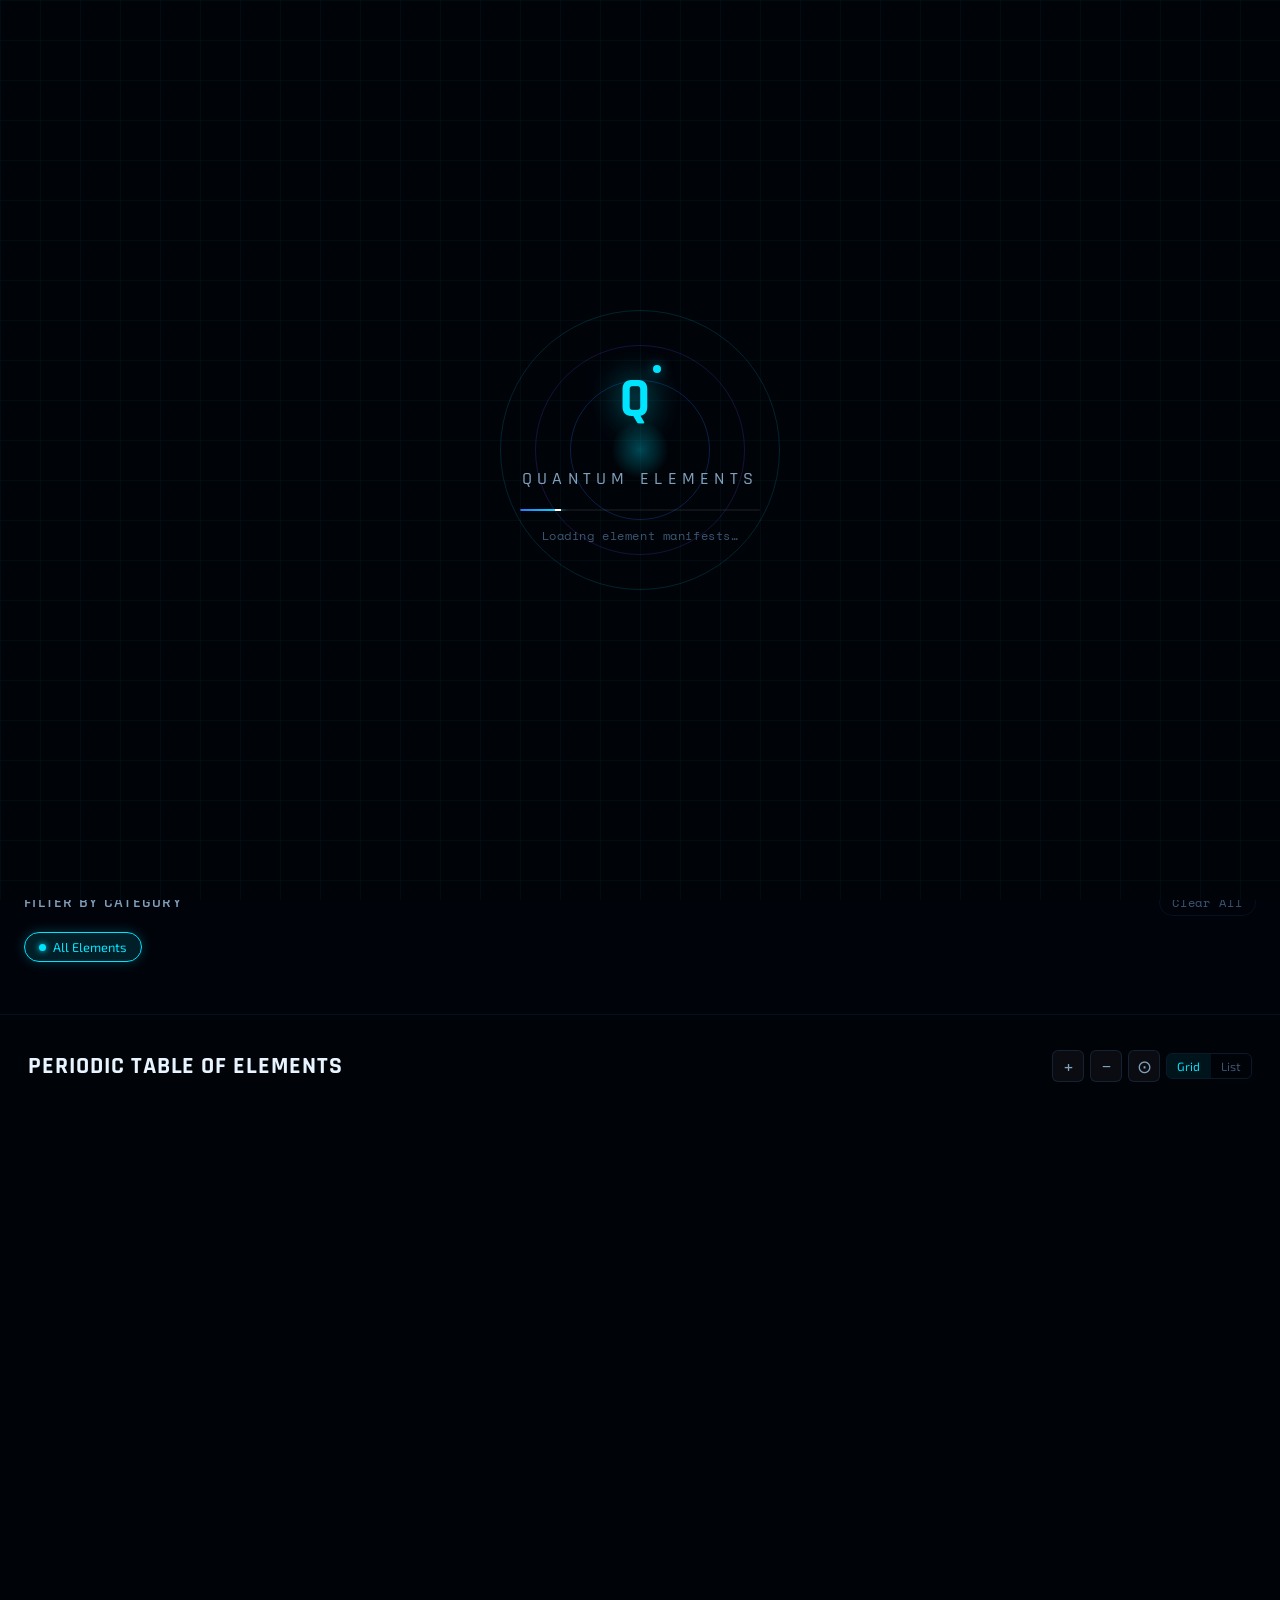
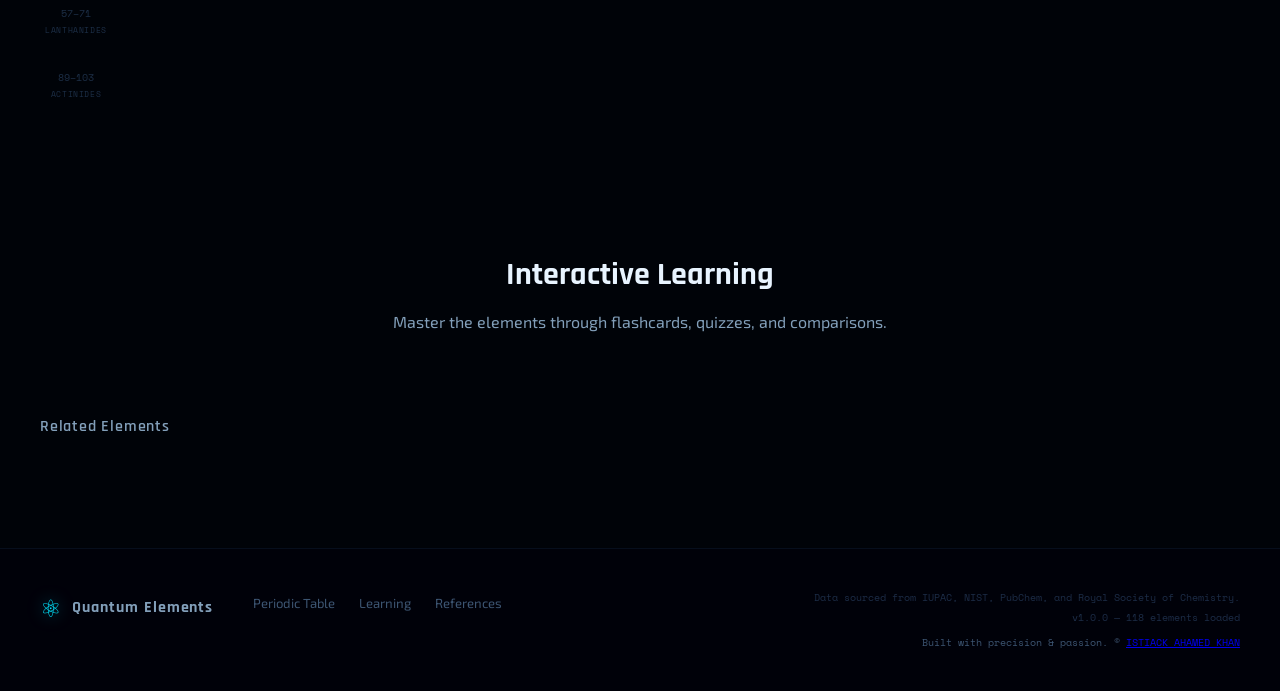
==== commit 2bf31788: "update" ====
--- a/index.html
+++ b/index.html
@@ -1061,7 +1061,8 @@
   <!-- ============================================================
        SCRIPTS
   ============================================================ -->
-  <script src="app.js" defer></script>
-
+  <script src="app.js"></script>
+  <script src="security.js"></script>
+  
 </body>
 </html>
--- a/style.css
+++ b/style.css
@@ -89,6 +89,9 @@
 }
 
 body {
+  -webkit-user-select: none;
+  -ms-user-select: none;
+  user-select: none;
   font-family: var(--qe-font-ui);
   background-color: var(--qe-bg-void);
   color: var(--qe-text-primary);
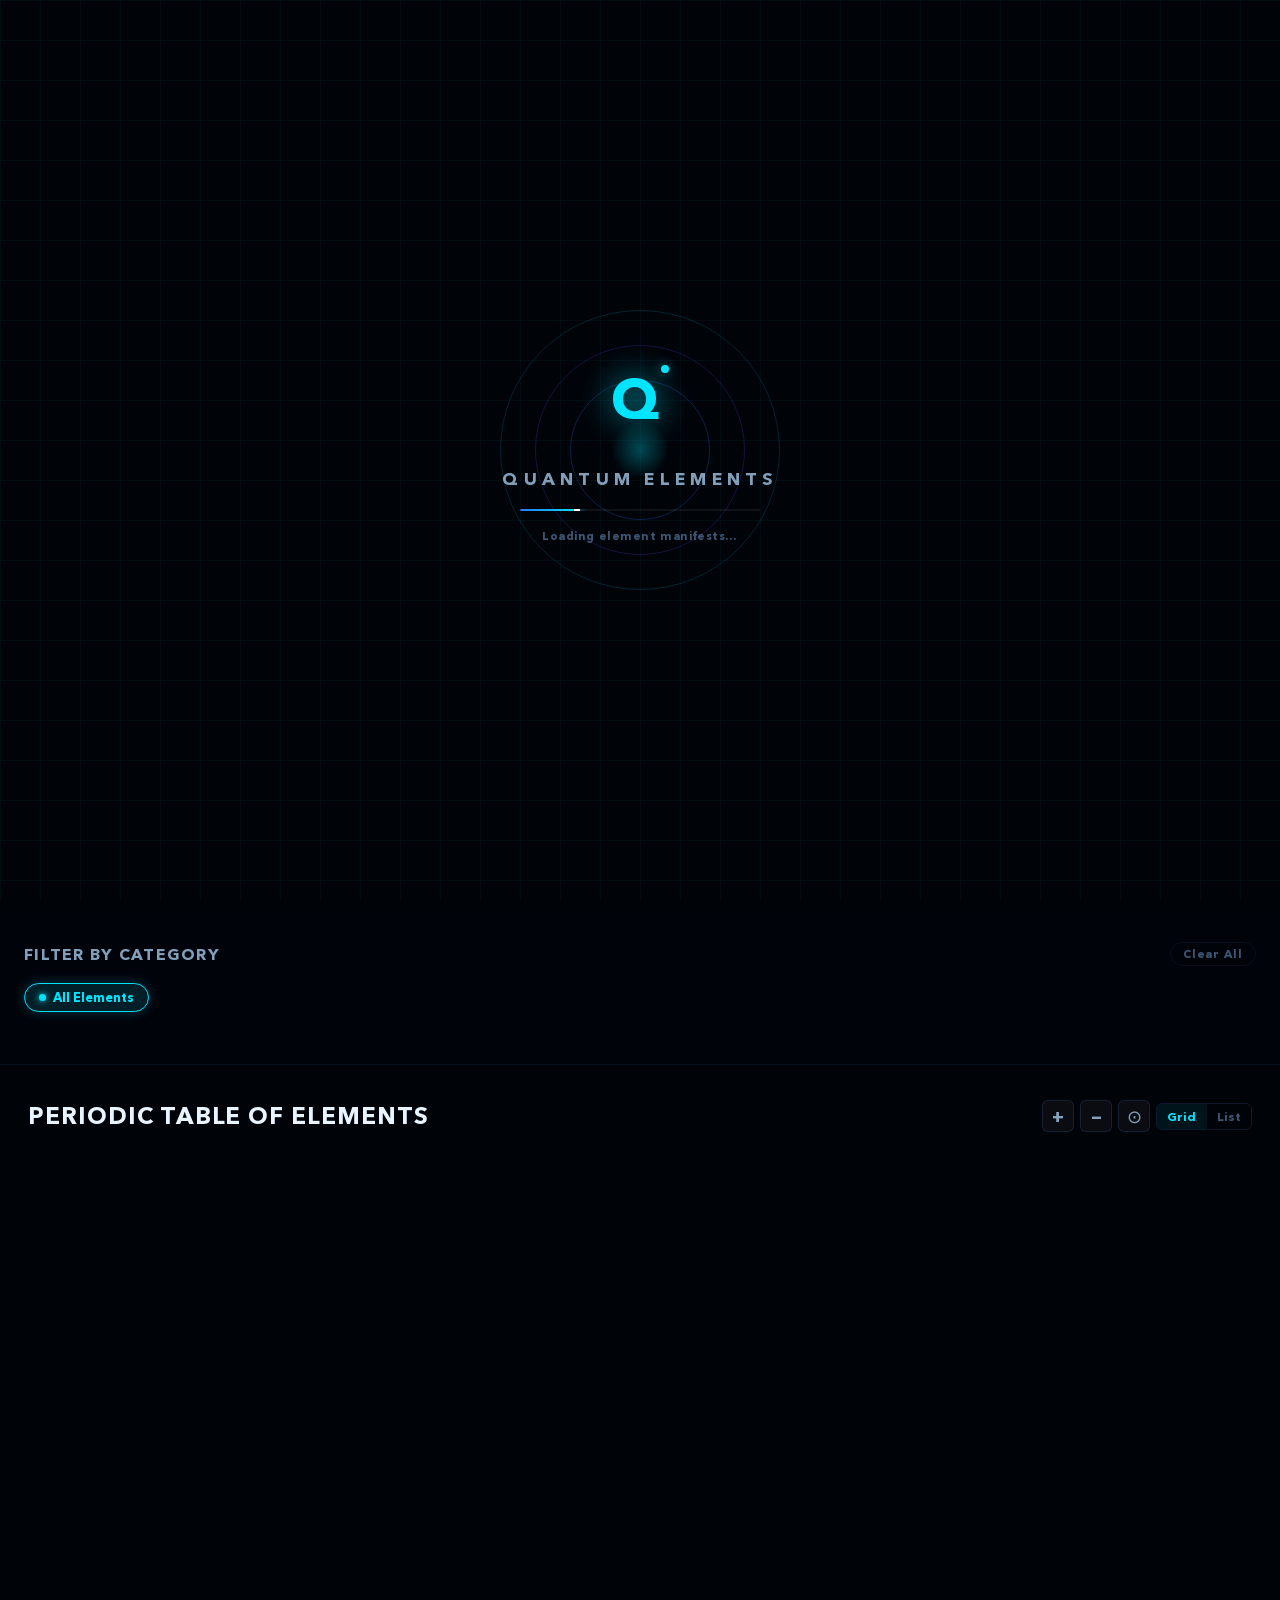
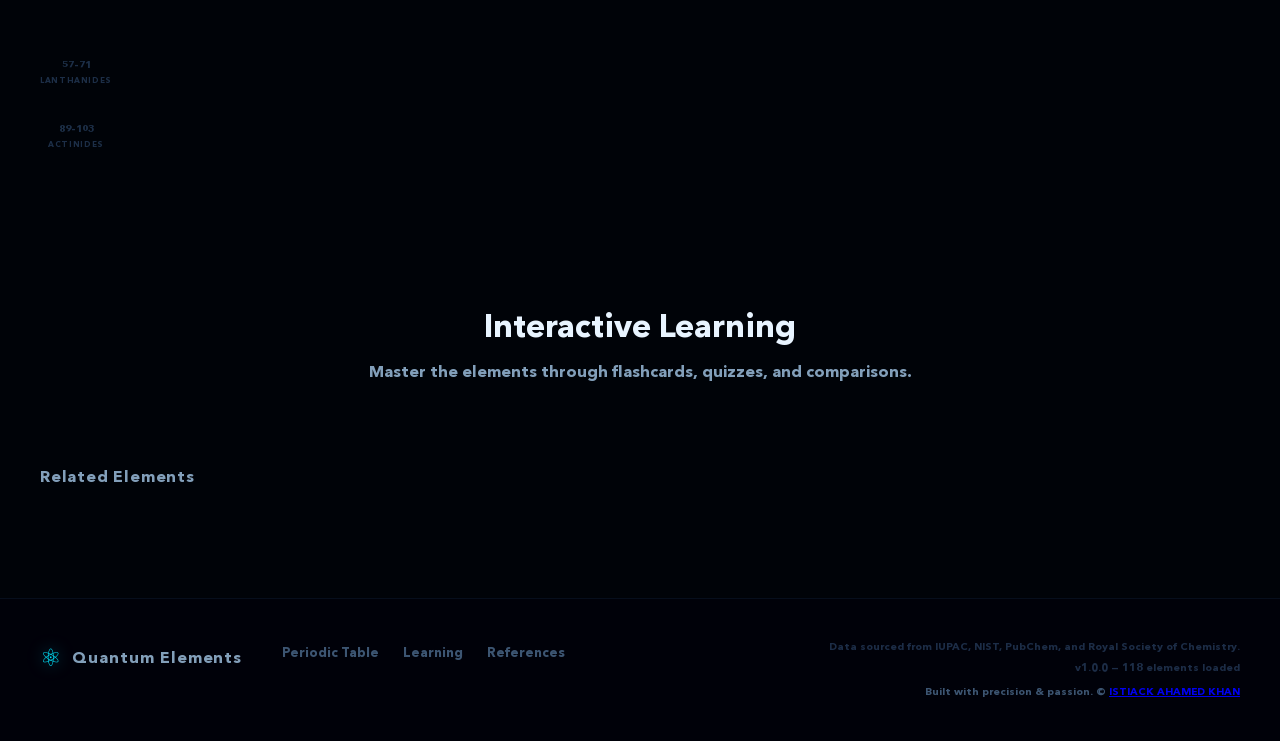
==== commit 140b6b64: "update" ====
--- a/index.html
+++ b/index.html
@@ -234,7 +234,7 @@
       <div class="hero-content">
         <div class="hero-eyebrow" aria-hidden="true">
           <span class="hero-eyebrow__line"></span>
-          <span class="hero-eyebrow__text">Next-Generation Chemistry</span>
+          <span class="hero-eyebrow__text">A Tool by ISTIACK AHAMED KHAN</span>
           <span class="hero-eyebrow__line"></span>
         </div>
         <h1 class="hero-title" id="hero-title">
--- a/style.css
+++ b/style.css
@@ -1,87 +1,176 @@
-@import url('https://fonts.googleapis.com/css2?family=Space+Mono:ital,wght@0,400;0,700;1,400&family=Exo+2:wght@100;200;300;400;500;600;700;800;900&family=Rajdhani:wght@300;400;500;600;700&display=swap');
-
+/* ================================================================
+   QUANTUM ELEMENTS — COMPLETE STYLESHEET v3.0
+   ================================================================
+   FIXES IN THIS VERSION:
+   1. Table alignment fixed — group/period numbers scale with zoom
+   2. Hero section floating symbols get text-shadow backdrop
+   3. Atom viewer orbit/electron logic corrected (ellipse + CSS 3D)
+   4. Light theme adjustments for all new fixes
+   5. Zoom-aware sizing via CSS custom properties
+   6. Full responsive overhaul
+   ================================================================ */
+
+/* ================================================================
+   CUSTOM FONTS
+================================================================ */
 @font-face {
-  font-family: 'IOSBangla';
-  src: url('fonts/iOS Bangla Font.ttf') format('truetype');
+  font-family: 'EnglishFont';
+  src: url('fonts/English.ttf') format('truetype');
   font-display: swap;
-}
-
-*,*::before,*::after{box-sizing:border-box;margin:0;padding:0}
-
+  unicode-range: U+0000-U+007F, U+0080-U+024F, U+0250-U+02AF,
+                 U+0300-U+036F, U+1E00-U+1EFF, U+2000-U+206F,
+                 U+2070-U+209F, U+20A0-U+20CF, U+2100-U+214F;
+}
+
+@font-face {
+  font-family: 'BanglaFont';
+  src: url('fonts/Bangla.ttf') format('truetype');
+  font-display: swap;
+  unicode-range: U+0980-U+09FF;
+}
+
+/* ================================================================
+   RESET & BOX MODEL
+================================================================ */
+*,
+*::before,
+*::after {
+  box-sizing: border-box;
+  margin: 0;
+  padding: 0;
+}
+
+/* ================================================================
+   CSS CUSTOM PROPERTIES
+================================================================ */
 :root {
-  --qe-bg-void: #000308;
-  --qe-bg-deep: #010510;
-  --qe-bg-panel: #020a1a;
-  --qe-bg-card: #030d1e;
-  --qe-bg-elevated: #041024;
-  --qe-bg-glass: rgba(4,18,40,0.72);
-  --qe-bg-glass-heavy: rgba(2,10,22,0.92);
-  --qe-border-faint: rgba(80,160,255,0.08);
-  --qe-border-subtle: rgba(80,160,255,0.14);
-  --qe-border-glow: rgba(80,160,255,0.32);
-  --qe-border-active: rgba(80,200,255,0.65);
-  --qe-text-primary: #e8f4ff;
-  --qe-text-secondary: rgba(180,220,255,0.72);
-  --qe-text-muted: rgba(120,170,220,0.50);
-  --qe-text-faint: rgba(80,130,190,0.35);
-  --qe-accent-cyan: #00e5ff;
-  --qe-accent-blue: #2979ff;
-  --qe-accent-violet: #7c4dff;
-  --qe-accent-teal: #1de9b6;
-  --qe-accent-warn: #ff9100;
-  --qe-accent-danger: #ff1744;
-  --qe-glow-cyan: rgba(0,229,255,0.55);
-  --qe-glow-blue: rgba(41,121,255,0.45);
-  --qe-glow-soft: rgba(0,180,255,0.18);
-  --qe-shadow-depth: 0 32px 80px rgba(0,0,0,0.9), 0 8px 24px rgba(0,0,0,0.7);
-  --qe-shadow-card: 0 4px 24px rgba(0,0,0,0.6), 0 1px 4px rgba(0,0,0,0.4);
-  --qe-radius-sm: 6px;
-  --qe-radius-md: 10px;
-  --qe-radius-lg: 16px;
-  --qe-radius-xl: 22px;
+  /* ── Dark theme colors ── */
+  --qe-bg-void:         #000308;
+  --qe-bg-deep:         #010510;
+  --qe-bg-panel:        #020a1a;
+  --qe-bg-card:         #030d1e;
+  --qe-bg-elevated:     #041024;
+  --qe-bg-glass:        rgba(4,18,40,0.72);
+  --qe-bg-glass-heavy:  rgba(2,10,22,0.92);
+
+  /* ── Border colors ── */
+  --qe-border-faint:    rgba(80,160,255,0.08);
+  --qe-border-subtle:   rgba(80,160,255,0.14);
+  --qe-border-glow:     rgba(80,160,255,0.32);
+  --qe-border-active:   rgba(80,200,255,0.65);
+
+  /* ── Text colors ── */
+  --qe-text-primary:    #e8f4ff;
+  --qe-text-secondary:  rgba(180,220,255,0.72);
+  --qe-text-muted:      rgba(120,170,220,0.50);
+  --qe-text-faint:      rgba(80,130,190,0.35);
+
+  /* ── Accent colors ── */
+  --qe-accent-cyan:     #00e5ff;
+  --qe-accent-blue:     #2979ff;
+  --qe-accent-violet:   #7c4dff;
+  --qe-accent-teal:     #1de9b6;
+  --qe-accent-warn:     #ff9100;
+  --qe-accent-danger:   #ff1744;
+
+  /* ── Glow colors ── */
+  --qe-glow-cyan:       rgba(0,229,255,0.55);
+  --qe-glow-blue:       rgba(41,121,255,0.45);
+  --qe-glow-soft:       rgba(0,180,255,0.18);
+
+  /* ── Shadows ── */
+  --qe-shadow-depth:    0 32px 80px rgba(0,0,0,0.9), 0 8px 24px rgba(0,0,0,0.7);
+  --qe-shadow-card:     0 4px 24px rgba(0,0,0,0.6), 0 1px 4px rgba(0,0,0,0.4);
+
+  /* ── Radius ── */
+  --qe-radius-sm:   6px;
+  --qe-radius-md:   10px;
+  --qe-radius-lg:   16px;
+  --qe-radius-xl:   22px;
   --qe-radius-full: 9999px;
-  --qe-font-ui: 'Exo 2', sans-serif;
-  --qe-font-mono: 'Space Mono', monospace;
-  --qe-font-display: 'Rajdhani', sans-serif;
-  --qe-font-bangla: 'IOSBangla', 'Exo 2', sans-serif;
-  --transition-fast: 120ms cubic-bezier(0.4,0,0.2,1);
-  --transition-mid: 240ms cubic-bezier(0.4,0,0.2,1);
-  --transition-slow: 480ms cubic-bezier(0.4,0,0.2,1);
+
+  /* ── Typography ── */
+  --qe-font-ui:      'EnglishFont', 'BanglaFont', sans-serif;
+  --qe-font-mono:    'EnglishFont', 'BanglaFont', monospace;
+  --qe-font-display: 'EnglishFont', 'BanglaFont', sans-serif;
+  --qe-font-bangla:  'BanglaFont', 'EnglishFont', sans-serif;
+
+  /* ── Transitions ── */
+  --transition-fast:   120ms cubic-bezier(0.4,0,0.2,1);
+  --transition-mid:    240ms cubic-bezier(0.4,0,0.2,1);
+  --transition-slow:   480ms cubic-bezier(0.4,0,0.2,1);
   --transition-spring: 320ms cubic-bezier(0.34,1.56,0.64,1);
-  --el-block-w: 62px;
-  --el-block-h: 62px;
-  --el-gap: 3px;
+
+  /* ================================================================
+     PERIODIC TABLE SIZING — all layout driven from these variables.
+     Zoom buttons multiply --el-zoom, which scales block dimensions.
+     Group/period labels use the SAME variables so they always align.
+  ================================================================ */
+  --el-zoom:    1;           /* changed by JS zoom buttons */
+  --el-base-w:  62px;
+  --el-base-h:  62px;
+  --el-base-gap: 3px;
+
+  --el-block-w: calc(var(--el-base-w) * var(--el-zoom));
+  --el-block-h: calc(var(--el-base-h) * var(--el-zoom));
+  --el-gap:     calc(var(--el-base-gap) * var(--el-zoom));
+
+  /* period-number column is always proportional */
+  --el-period-col: calc(28px * var(--el-zoom));
+
+  /* ── Category colors ── */
   --cat-reactive-nonmetal: #4ade80;
-  --cat-noble-gas: #a78bfa;
-  --cat-alkali-metal: #f87171;
-  --cat-alkaline-earth: #fb923c;
-  --cat-metalloid: #34d399;
-  --cat-post-transition: #60a5fa;
-  --cat-transition-metal: #facc15;
-  --cat-lanthanide: #f472b6;
-  --cat-actinide: #e879f9;
-  --cat-unknown: #94a3b8;
-}
-
+  --cat-noble-gas:         #a78bfa;
+  --cat-alkali-metal:      #f87171;
+  --cat-alkaline-earth:    #fb923c;
+  --cat-metalloid:         #34d399;
+  --cat-post-transition:   #60a5fa;
+  --cat-transition-metal:  #facc15;
+  --cat-lanthanide:        #f472b6;
+  --cat-actinide:          #e879f9;
+  --cat-unknown:           #94a3b8;
+
+  /* ── Hero text shadow (keeps floating symbols readable) ── */
+  --hero-text-shadow-dark:  0 0 24px rgba(0,3,12,0.9),
+                             0 2px 8px rgba(0,0,0,0.95),
+                             0 0 4px rgba(0,0,0,1);
+  --hero-symbol-halo-dark:  drop-shadow(0 0 6px rgba(0,3,12,0.98))
+                             drop-shadow(0 0 12px rgba(0,0,0,0.9));
+}
+
+/* ── Light theme overrides ── */
 [data-theme="light"] {
-  --qe-bg-void: #e8f0f8;
-  --qe-bg-deep: #dce8f5;
-  --qe-bg-panel: #cfdded;
-  --qe-bg-card: #c4d4e6;
-  --qe-bg-elevated: #b8ccdf;
-  --qe-bg-glass: rgba(200,220,240,0.82);
-  --qe-bg-glass-heavy: rgba(220,235,248,0.95);
-  --qe-border-faint: rgba(30,80,160,0.10);
-  --qe-border-subtle: rgba(30,80,160,0.18);
-  --qe-border-glow: rgba(30,80,200,0.30);
-  --qe-border-active: rgba(0,100,220,0.60);
-  --qe-text-primary: #0a1628;
-  --qe-text-secondary: rgba(20,60,120,0.80);
-  --qe-text-muted: rgba(30,70,140,0.60);
-  --qe-text-faint: rgba(40,90,160,0.40);
-  --qe-glow-soft: rgba(0,100,255,0.10);
-}
-
+  --qe-bg-void:         #e8f0f8;
+  --qe-bg-deep:         #dce8f5;
+  --qe-bg-panel:        #cfdded;
+  --qe-bg-card:         #c4d4e6;
+  --qe-bg-elevated:     #b8ccdf;
+  --qe-bg-glass:        rgba(200,220,240,0.82);
+  --qe-bg-glass-heavy:  rgba(220,235,248,0.95);
+
+  --qe-border-faint:    rgba(30,80,160,0.10);
+  --qe-border-subtle:   rgba(30,80,160,0.18);
+  --qe-border-glow:     rgba(30,80,200,0.30);
+  --qe-border-active:   rgba(0,100,220,0.60);
+
+  --qe-text-primary:    #0a1628;
+  --qe-text-secondary:  rgba(20,60,120,0.80);
+  --qe-text-muted:      rgba(30,70,140,0.60);
+  --qe-text-faint:      rgba(40,90,160,0.40);
+
+  --qe-glow-soft:       rgba(0,100,255,0.10);
+
+  /* ── Light theme hero text shadow (white halo) ── */
+  --hero-text-shadow-dark: 0 0 20px rgba(232,240,248,0.95),
+                            0 2px 8px rgba(220,232,245,0.98),
+                            0 0 3px rgba(255,255,255,1);
+  --hero-symbol-halo-dark: drop-shadow(0 0 6px rgba(232,240,248,0.99))
+                            drop-shadow(0 0 14px rgba(255,255,255,0.9));
+}
+
+/* ================================================================
+   BASE HTML & BODY
+================================================================ */
 html {
   font-size: 16px;
   scroll-behavior: smooth;
@@ -90,8 +179,8 @@
 
 body {
   -webkit-user-select: none;
-  -ms-user-select: none;
-  user-select: none;
+  -ms-user-select:     none;
+  user-select:         none;
   font-family: var(--qe-font-ui);
   background-color: var(--qe-bg-void);
   color: var(--qe-text-primary);
@@ -102,6 +191,7 @@
   -moz-osx-font-smoothing: grayscale;
 }
 
+/* ── Bangla language overrides ── */
 [data-lang="bn"] body,
 [data-lang="bn"] .element-block__name,
 [data-lang="bn"] .modal-element-name,
@@ -119,12 +209,13 @@
   font-family: var(--qe-font-bangla);
 }
 
+/* ================================================================
+   ACCESSIBILITY
+================================================================ */
 .sr-only {
   position: absolute;
-  width: 1px;
-  height: 1px;
-  padding: 0;
-  margin: -1px;
+  width: 1px; height: 1px;
+  padding: 0; margin: -1px;
   overflow: hidden;
   clip: rect(0,0,0,0);
   white-space: nowrap;
@@ -136,21 +227,13 @@
   color: var(--qe-accent-cyan);
 }
 
-::-webkit-scrollbar {
-  width: 5px;
-  height: 5px;
-}
-::-webkit-scrollbar-track {
-  background: transparent;
-}
-::-webkit-scrollbar-thumb {
-  background: rgba(0,229,255,0.3);
-  border-radius: 99px;
-}
-::-webkit-scrollbar-thumb:hover {
-  background: rgba(0,229,255,0.6);
-  box-shadow: 0 0 8px rgba(0,229,255,0.5);
-}
+/* ================================================================
+   SCROLLBAR
+================================================================ */
+::-webkit-scrollbar              { width: 5px; height: 5px; }
+::-webkit-scrollbar-track        { background: transparent; }
+::-webkit-scrollbar-thumb        { background: rgba(0,229,255,0.3); border-radius: 99px; }
+::-webkit-scrollbar-thumb:hover  { background: rgba(0,229,255,0.6); box-shadow: 0 0 8px rgba(0,229,255,0.5); }
 
 /* ================================================================
    LOADING SCREEN
@@ -185,7 +268,7 @@
 }
 
 @keyframes gridDrift {
-  0% { background-position: 0 0; }
+  0%   { background-position: 0 0; }
   100% { background-position: 40px 40px; }
 }
 
@@ -193,7 +276,8 @@
   position: absolute;
   width: 320px;
   height: 320px;
-  inset: 50%;
+  top: 50%;
+  left: 50%;
   transform: translate(-50%, -50%);
 }
 
@@ -229,19 +313,19 @@
 
 @keyframes ringPulse1 {
   0%,100% { opacity: 0.2; transform: scale(1) rotate(0deg); }
-  50% { opacity: 0.8; transform: scale(1.05) rotate(180deg); }
+  50%     { opacity: 0.8; transform: scale(1.05) rotate(180deg); }
 }
 @keyframes ringPulse2 {
   0%,100% { opacity: 0.3; transform: scale(1.05) rotate(90deg); }
-  50% { opacity: 1; transform: scale(1) rotate(-90deg); }
+  50%     { opacity: 1;   transform: scale(1) rotate(-90deg); }
 }
 @keyframes ringPulse3 {
   0%,100% { opacity: 0.5; transform: scale(1); }
-  50% { opacity: 0.2; transform: scale(1.08); }
+  50%     { opacity: 0.2; transform: scale(1.08); }
 }
 @keyframes coreGlow {
-  0% { opacity: 0.4; transform: scale(0.9); }
-  100% { opacity: 1; transform: scale(1.1); }
+  0%   { opacity: 0.4; transform: scale(0.9); }
+  100% { opacity: 1;   transform: scale(1.1); }
 }
 
 .loading-intro-wrapper {
@@ -281,8 +365,8 @@
 }
 
 @keyframes dotPulse {
-  0%,100% { transform: scale(1); opacity: 1; }
-  50% { transform: scale(1.4); opacity: 0.6; }
+  0%,100% { transform: scale(1);   opacity: 1; }
+  50%     { transform: scale(1.4); opacity: 0.6; }
 }
 
 .loading-brand-name {
@@ -316,11 +400,9 @@
 .loading-progress-fill::after {
   content: '';
   position: absolute;
-  right: 0;
-  top: 50%;
+  right: 0; top: 50%;
   transform: translateY(-50%);
-  width: 6px;
-  height: 6px;
+  width: 6px; height: 6px;
   background: #fff;
   border-radius: 50%;
   box-shadow: 0 0 8px var(--qe-accent-cyan);
@@ -351,10 +433,7 @@
   inset: 0;
 }
 
-.bg-layer--particles {
-  z-index: 1;
-  opacity: 0.5;
-}
+.bg-layer--particles   { z-index: 1; opacity: 0.5; }
 
 .bg-layer--quantum-grid {
   z-index: 2;
@@ -373,16 +452,16 @@
 
 .bg-layer--holographic {
   z-index: 3;
-  background: 
-    radial-gradient(ellipse 60% 40% at 15% 20%, rgba(41,121,255,0.07) 0%, transparent 60%),
-    radial-gradient(ellipse 50% 35% at 85% 70%, rgba(124,77,255,0.06) 0%, transparent 60%),
-    radial-gradient(ellipse 40% 30% at 50% 10%, rgba(0,229,255,0.05) 0%, transparent 60%);
+  background:
+    radial-gradient(ellipse 60% 40% at 15% 20%, rgba(41,121,255,0.07)  0%, transparent 60%),
+    radial-gradient(ellipse 50% 35% at 85% 70%, rgba(124,77,255,0.06)  0%, transparent 60%),
+    radial-gradient(ellipse 40% 30% at 50% 10%, rgba(0,229,255,0.05)   0%, transparent 60%);
   animation: holoShift 18s ease-in-out infinite alternate;
 }
 
 @keyframes holoShift {
-  0% { opacity: 0.7; transform: scale(1) translateY(0); }
-  100% { opacity: 1; transform: scale(1.05) translateY(-15px); }
+  0%   { opacity: 0.7; transform: scale(1)    translateY(0); }
+  100% { opacity: 1;   transform: scale(1.05) translateY(-15px); }
 }
 
 .bg-layer--ambient-glow {
@@ -439,6 +518,7 @@
   gap: 20px;
 }
 
+/* ── Brand ── */
 .navbar__brand {
   display: flex;
   align-items: center;
@@ -448,8 +528,7 @@
 }
 
 .navbar__brand-icon {
-  width: 36px;
-  height: 36px;
+  width: 36px; height: 36px;
   position: relative;
   display: flex;
   align-items: center;
@@ -457,8 +536,7 @@
 }
 
 .brand-icon__nucleus {
-  width: 10px;
-  height: 10px;
+  width: 10px; height: 10px;
   border-radius: 50%;
   background: radial-gradient(circle, var(--qe-accent-cyan), var(--qe-accent-blue));
   box-shadow: 0 0 12px var(--qe-glow-cyan);
@@ -473,25 +551,23 @@
 }
 
 .brand-icon__orbit--1 {
-  width: 26px;
-  height: 14px;
+  width: 26px; height: 14px;
   animation: orbitSpin1 3s linear infinite;
 }
 
 .brand-icon__orbit--2 {
-  width: 28px;
-  height: 16px;
+  width: 28px; height: 16px;
   animation: orbitSpin2 2s linear infinite reverse;
   transform: rotate(60deg);
 }
 
 @keyframes orbitSpin1 {
   from { transform: rotate(0deg); }
-  to { transform: rotate(360deg); }
+  to   { transform: rotate(360deg); }
 }
 @keyframes orbitSpin2 {
   from { transform: rotate(60deg); }
-  to { transform: rotate(420deg); }
+  to   { transform: rotate(420deg); }
 }
 
 .navbar__brand-text {
@@ -518,6 +594,7 @@
   text-transform: uppercase;
 }
 
+/* ── Search ── */
 .navbar__search-area {
   flex: 1;
   max-width: 520px;
@@ -545,8 +622,7 @@
 }
 
 .navbar__search-icon {
-  width: 16px;
-  height: 16px;
+  width: 16px; height: 16px;
   flex-shrink: 0;
   opacity: 0.5;
   background-image: url("data:image/svg+xml,%3Csvg xmlns='http://www.w3.org/2000/svg' viewBox='0 0 24 24' fill='none' stroke='%2300e5ff' stroke-width='2'%3E%3Ccircle cx='11' cy='11' r='8'/%3E%3Cpath d='M21 21l-4.35-4.35'/%3E%3C/svg%3E");
@@ -565,9 +641,7 @@
   min-width: 0;
 }
 
-.navbar__search-input::placeholder {
-  color: var(--qe-text-muted);
-}
+.navbar__search-input::placeholder { color: var(--qe-text-muted); }
 
 .navbar__search-shortcut {
   font-family: var(--qe-font-mono);
@@ -580,11 +654,11 @@
   flex-shrink: 0;
 }
 
+/* ── Search suggestions dropdown ── */
 .search-suggestions-dropdown {
   position: absolute;
   top: calc(100% + 8px);
-  left: 0;
-  right: 0;
+  left: 0; right: 0;
   background: var(--qe-bg-glass-heavy);
   backdrop-filter: blur(32px);
   -webkit-backdrop-filter: blur(32px);
@@ -598,7 +672,7 @@
 
 @keyframes dropIn {
   from { opacity: 0; transform: translateY(-6px) scale(0.98); }
-  to { opacity: 1; transform: translateY(0) scale(1); }
+  to   { opacity: 1; transform: translateY(0)    scale(1); }
 }
 
 .search-suggestions__header {
@@ -642,26 +716,20 @@
   overflow: hidden;
 }
 
-.search-suggestion-item:hover {
-  background: rgba(255,255,255,0.05);
-}
+.search-suggestion-item:hover { background: rgba(255,255,255,0.05); }
 
 .search-suggestion-item::before {
   content: '';
   position: absolute;
-  left: 0;
-  top: 50%;
+  left: 0; top: 50%;
   transform: translateY(-50%);
-  width: 2px;
-  height: 0;
+  width: 2px; height: 0;
   background: var(--element-color, var(--qe-accent-cyan));
   border-radius: 99px;
   transition: height var(--transition-fast);
 }
 
-.search-suggestion-item:hover::before {
-  height: 70%;
-}
+.search-suggestion-item:hover::before { height: 70%; }
 
 .suggestion__symbol {
   font-family: var(--qe-font-display);
@@ -673,11 +741,7 @@
   text-shadow: 0 0 12px color-mix(in srgb, var(--element-color, var(--qe-accent-cyan)) 60%, transparent);
 }
 
-.suggestion__info {
-  display: flex;
-  flex-direction: column;
-  gap: 2px;
-}
+.suggestion__info { display: flex; flex-direction: column; gap: 2px; }
 
 .suggestion__name {
   font-size: 0.875rem;
@@ -710,10 +774,9 @@
   padding: 2px 0;
 }
 
-.search-suggestions__advanced-btn:hover {
-  opacity: 1;
-}
-
+.search-suggestions__advanced-btn:hover { opacity: 1; }
+
+/* ── Utilities ── */
 .navbar__utilities {
   display: flex;
   align-items: center;
@@ -751,10 +814,7 @@
 
 .lang-toggle__en,
 .lang-toggle__bn,
-.lang-toggle__divider {
-  color: var(--qe-text-muted);
-  transition: color var(--transition-fast);
-}
+.lang-toggle__divider { color: var(--qe-text-muted); transition: color var(--transition-fast); }
 
 [data-lang="en"] .lang-toggle__en {
   color: var(--qe-accent-cyan);
@@ -768,33 +828,30 @@
 }
 
 .navbar__theme-toggle {
-  width: 36px;
-  height: 36px;
+  width: 36px; height: 36px;
   padding: 0;
   justify-content: center;
   border-radius: var(--qe-radius-sm);
 }
 
 .theme-toggle__icon {
-  width: 16px;
-  height: 16px;
+  width: 16px; height: 16px;
   background-size: contain;
   background-repeat: no-repeat;
   background-position: center;
 }
 
-.theme-toggle__icon--dark {
+.theme-toggle__icon--dark  {
   background-image: url("data:image/svg+xml,%3Csvg xmlns='http://www.w3.org/2000/svg' viewBox='0 0 24 24' fill='%2300e5ff'%3E%3Cpath d='M21 12.79A9 9 0 1 1 11.21 3 7 7 0 0 0 21 12.79z'/%3E%3C/svg%3E");
 }
-
 .theme-toggle__icon--light {
   background-image: url("data:image/svg+xml,%3Csvg xmlns='http://www.w3.org/2000/svg' viewBox='0 0 24 24' fill='%23facc15' stroke='%23facc15' stroke-width='0'%3E%3Ccircle cx='12' cy='12' r='5'/%3E%3Cline x1='12' y1='1' x2='12' y2='3' stroke-width='2'/%3E%3Cline x1='12' y1='21' x2='12' y2='23' stroke-width='2'/%3E%3Cline x1='4.22' y1='4.22' x2='5.64' y2='5.64' stroke-width='2'/%3E%3Cline x1='18.36' y1='18.36' x2='19.78' y2='19.78' stroke-width='2'/%3E%3Cline x1='1' y1='12' x2='3' y2='12' stroke-width='2'/%3E%3Cline x1='21' y1='12' x2='23' y2='12' stroke-width='2'/%3E%3Cline x1='4.22' y1='19.78' x2='5.64' y2='18.36' stroke-width='2'/%3E%3Cline x1='18.36' y1='5.64' x2='19.78' y2='4.22' stroke-width='2'/%3E%3C/svg%3E");
   display: none;
 }
 
-[data-theme="dark"] .theme-toggle__icon--dark { display: block; }
-[data-theme="dark"] .theme-toggle__icon--light { display: none; }
-[data-theme="light"] .theme-toggle__icon--dark { display: none; }
+[data-theme="dark"]  .theme-toggle__icon--dark  { display: block; }
+[data-theme="dark"]  .theme-toggle__icon--light { display: none; }
+[data-theme="light"] .theme-toggle__icon--dark  { display: none; }
 [data-theme="light"] .theme-toggle__icon--light { display: block; }
 
 .navbar__command-trigger {
@@ -804,28 +861,20 @@
   gap: 8px;
 }
 
-.command-trigger__icon {
-  font-style: normal;
-}
-
-.command-trigger__icon::before {
-  content: '⌘';
-}
+.command-trigger__icon::before { content: '⌘'; font-style: normal; }
 
 .navbar__mobile-menu-trigger {
   display: none;
   flex-direction: column;
   gap: 4px;
   padding: 8px;
-  width: 36px;
-  height: 36px;
+  width: 36px; height: 36px;
   justify-content: center;
   align-items: center;
 }
 
 .hamburger-line {
-  width: 18px;
-  height: 1.5px;
+  width: 18px; height: 1.5px;
   background: var(--qe-text-secondary);
   border-radius: 99px;
   transition: all var(--transition-fast);
@@ -840,10 +889,7 @@
   padding: 8px 0;
 }
 
-.mobile-nav-menu__list {
-  list-style: none;
-  padding: 0 12px;
-}
+.mobile-nav-menu__list    { list-style: none; padding: 0 12px; }
 
 .mobile-nav-menu__link {
   display: block;
@@ -862,6 +908,8 @@
 
 /* ================================================================
    HERO SECTION
+   FIX: Floating element symbols now have strong text-shadow backdrop
+   so they don't blend into the hero text underneath.
 ================================================================ */
 .hero-section {
   min-height: 88vh;
@@ -879,27 +927,21 @@
   pointer-events: none;
 }
 
-.hero-atom {
-  position: absolute;
-}
+.hero-atom { position: absolute; }
 
 .hero-atom--large {
-  width: 400px;
-  height: 400px;
-  top: 50%;
-  right: 8%;
+  width: 400px; height: 400px;
+  top: 50%; right: 8%;
   transform: translateY(-50%);
   opacity: 0.12;
 }
 
 .hero-atom__nucleus {
   position: absolute;
-  width: 30px;
-  height: 30px;
+  width: 30px; height: 30px;
   border-radius: 50%;
   background: radial-gradient(circle, var(--qe-accent-cyan), var(--qe-accent-blue));
-  top: 50%;
-  left: 50%;
+  top: 50%; left: 50%;
   transform: translate(-50%, -50%);
   box-shadow: 0 0 40px var(--qe-glow-cyan), 0 0 80px rgba(0,229,255,0.3);
 }
@@ -908,46 +950,37 @@
   position: absolute;
   border-radius: 50%;
   border: 1px solid rgba(0,229,255,0.5);
-  top: 50%;
-  left: 50%;
+  top: 50%; left: 50%;
 }
 
 .hero-atom__orbit--1 {
-  width: 180px;
-  height: 70px;
-  margin-left: -90px;
-  margin-top: -35px;
+  width: 180px; height: 70px;
+  margin-left: -90px; margin-top: -35px;
   animation: orbitSpin1 4s linear infinite;
 }
 
 .hero-atom__orbit--2 {
-  width: 220px;
-  height: 90px;
-  margin-left: -110px;
-  margin-top: -45px;
+  width: 220px; height: 90px;
+  margin-left: -110px; margin-top: -45px;
   animation: orbitSpin1 6s linear infinite reverse;
   transform-origin: center;
   transform: rotate(60deg);
 }
 
 .hero-atom__orbit--3 {
-  width: 280px;
-  height: 110px;
-  margin-left: -140px;
-  margin-top: -55px;
+  width: 280px; height: 110px;
+  margin-left: -140px; margin-top: -55px;
   animation: orbitSpin1 9s linear infinite;
   transform: rotate(-45deg);
 }
 
 .hero-atom__electron {
   position: absolute;
-  width: 8px;
-  height: 8px;
+  width: 8px; height: 8px;
   border-radius: 50%;
   background: var(--qe-accent-cyan);
   box-shadow: 0 0 10px var(--qe-glow-cyan), 0 0 20px rgba(0,229,255,0.5);
-  top: 50%;
-  left: 50%;
+  top: 50%; left: 50%;
   transform-origin: center;
 }
 
@@ -956,59 +989,93 @@
 .hero-atom__electron--3 { animation: electronOrbit3 9s linear infinite; }
 
 @keyframes electronOrbit1 {
-  0% { transform: rotate(0deg) translateX(90px) translateY(-35px) rotate(0deg); }
-  100% { transform: rotate(360deg) translateX(90px) translateY(-35px) rotate(-360deg); }
+  0%   { transform: rotate(0deg)   translateX(90px)  translateY(-35px) rotate(0deg); }
+  100% { transform: rotate(360deg) translateX(90px)  translateY(-35px) rotate(-360deg); }
 }
 @keyframes electronOrbit2 {
-  0% { transform: rotate(60deg) translateX(110px) translateY(-45px) rotate(-60deg); }
+  0%   { transform: rotate(60deg)  translateX(110px) translateY(-45px) rotate(-60deg); }
   100% { transform: rotate(420deg) translateX(110px) translateY(-45px) rotate(-420deg); }
 }
 @keyframes electronOrbit3 {
-  0% { transform: rotate(-45deg) translateX(140px) translateY(-55px) rotate(45deg); }
+  0%   { transform: rotate(-45deg) translateX(140px) translateY(-55px) rotate(45deg); }
   100% { transform: rotate(315deg) translateX(140px) translateY(-55px) rotate(-315deg); }
 }
 
 .hero-atom--small-1 {
-  width: 100px;
-  height: 100px;
-  top: 10%;
-  left: 5%;
+  width: 100px; height: 100px;
+  top: 10%; left: 5%;
   background: radial-gradient(circle at center, rgba(0,229,255,0.04) 0%, transparent 70%);
   animation: floatAnim 8s ease-in-out infinite;
 }
 
 .hero-atom--small-2 {
-  width: 80px;
-  height: 80px;
-  bottom: 15%;
-  left: 15%;
+  width: 80px; height: 80px;
+  bottom: 15%; left: 15%;
   background: radial-gradient(circle at center, rgba(124,77,255,0.05) 0%, transparent 70%);
   animation: floatAnim 11s ease-in-out infinite reverse;
 }
 
 @keyframes floatAnim {
-  0%,100% { transform: translateY(0) rotate(0deg); }
-  33% { transform: translateY(-15px) rotate(5deg); }
-  66% { transform: translateY(8px) rotate(-3deg); }
-}
-
+  0%,100% { transform: translateY(0)    rotate(0deg); }
+  33%     { transform: translateY(-15px) rotate(5deg); }
+  66%     { transform: translateY(8px)   rotate(-3deg); }
+}
+
+/* ================================================================
+   FLOATING ELEMENT SYMBOLS — FIX
+   Critical: Each floating symbol (H, He, Li…) must stand out from
+   whatever text is behind it. We apply a strong paint-like halo so
+   it never merges with hero body copy. Dark mode = dark halo,
+   light mode = white halo (values come from :root / [data-theme]).
+================================================================ */
 .hero-floating-symbol {
   position: absolute;
   font-family: var(--qe-font-display);
   font-weight: 700;
   color: var(--qe-accent-cyan);
+  /* Multi-layer text-shadow for a solid backdrop halo */
+  text-shadow:
+    /* Tight dark mask (fills letterform gaps) */
+    0  0  2px var(--qe-bg-void),
+    0  1px 2px var(--qe-bg-void),
+    0 -1px 2px var(--qe-bg-void),
+    1px 0  2px var(--qe-bg-void),
+   -1px 0  2px var(--qe-bg-void),
+    /* Medium spread halo */
+    0  0  6px var(--qe-bg-void),
+    0  0 10px rgba(0,3,12,0.85),
+    /* Wide atmospheric glow */
+    0  0 18px rgba(0,3,12,0.60);
+  /* CSS filter for extra punch on the element symbol itself */
+  filter: var(--hero-symbol-halo-dark);
   animation: symbolFloat linear infinite;
   pointer-events: none;
   user-select: none;
+  /* Ensure symbols sit BELOW the hero content z-index */
+  z-index: 0;
+}
+
+[data-theme="light"] .hero-floating-symbol {
+  text-shadow:
+    0  0  2px var(--qe-bg-void),
+    0  1px 2px var(--qe-bg-void),
+    0 -1px 2px var(--qe-bg-void),
+    1px 0  2px var(--qe-bg-void),
+   -1px 0  2px var(--qe-bg-void),
+    0  0  6px rgba(232,240,248,0.95),
+    0  0 12px rgba(220,232,245,0.90),
+    0  0 20px rgba(255,255,255,0.70);
+  filter: var(--hero-symbol-halo-dark);
 }
 
 @keyframes symbolFloat {
-  0% { transform: translateY(0) rotate(-5deg); opacity: 0; }
-  10% { opacity: 1; }
-  90% { opacity: 1; }
-  100% { transform: translateY(-80px) rotate(5deg); opacity: 0; }
-}
-
+  0%   { transform: translateY(0)     rotate(-5deg); opacity: 0; }
+  10%  { opacity: 1; }
+  90%  { opacity: 1; }
+  100% { transform: translateY(-80px) rotate(5deg);  opacity: 0; }
+}
+
+/* ── Hero content sits above floating symbols ── */
 .hero-content {
   position: relative;
   z-index: 2;
@@ -1016,6 +1083,36 @@
   text-align: center;
 }
 
+/* Extra protection: hero text itself gets its own backdrop */
+.hero-title,
+.hero-subtitle,
+.hero-eyebrow,
+.hero-stats,
+.hero-cta-group {
+  position: relative;
+  z-index: 2;
+}
+
+.hero-title__line1,
+.hero-title__line3,
+.hero-title__word {
+  /* Subtle dark text-shadow ensures readability even when a symbol drifts behind */
+  text-shadow: 0 2px 12px rgba(0,3,12,0.5), 0 0 4px rgba(0,3,12,0.3);
+}
+
+[data-theme="light"] .hero-title__line1,
+[data-theme="light"] .hero-title__line3,
+[data-theme="light"] .hero-title__word {
+  text-shadow: 0 2px 12px rgba(232,240,248,0.6), 0 0 4px rgba(255,255,255,0.4);
+}
+
+.hero-subtitle {
+  text-shadow: 0 1px 8px rgba(0,3,12,0.4);
+}
+[data-theme="light"] .hero-subtitle {
+  text-shadow: 0 1px 8px rgba(232,240,248,0.5);
+}
+
 .hero-eyebrow {
   display: flex;
   align-items: center;
@@ -1030,7 +1127,6 @@
   height: 1px;
   background: linear-gradient(90deg, transparent, var(--qe-border-glow));
 }
-
 .hero-eyebrow__line:last-child {
   background: linear-gradient(270deg, transparent, var(--qe-border-glow));
 }
@@ -1077,10 +1173,6 @@
   filter: drop-shadow(0 0 24px rgba(0,229,255,0.4));
 }
 
-.hero-title__word {
-  color: var(--qe-text-primary);
-}
-
 .hero-subtitle {
   font-size: clamp(0.95rem, 2vw, 1.15rem);
   color: var(--qe-text-secondary);
@@ -1093,7 +1185,6 @@
 .hero-stats {
   display: flex;
   justify-content: center;
-  gap: 0;
   margin-bottom: 40px;
 }
 
@@ -1104,12 +1195,8 @@
   gap: 4px;
   padding: 16px 28px;
   border-right: 1px solid var(--qe-border-faint);
-  position: relative;
-}
-
-.hero-stat:last-child {
-  border-right: none;
-}
+}
+.hero-stat:last-child { border-right: none; }
 
 .hero-stat__value {
   font-family: var(--qe-font-display);
@@ -1156,20 +1243,12 @@
   border: none;
   box-shadow: 0 4px 20px rgba(41,121,255,0.4), 0 0 0 1px rgba(0,229,255,0.2);
 }
-
 .hero-cta--primary:hover {
   box-shadow: 0 8px 32px rgba(41,121,255,0.6), 0 0 0 1px rgba(0,229,255,0.4);
   transform: translateY(-2px);
 }
-
-.hero-cta--primary:active {
-  transform: translateY(0);
-}
-
-.hero-cta__arrow::before {
-  content: '→';
-  font-family: var(--qe-font-mono);
-}
+.hero-cta--primary:active { transform: translateY(0); }
+.hero-cta__arrow::before { content: '→'; font-family: var(--qe-font-mono); }
 
 .hero-cta--secondary {
   background: transparent;
@@ -1177,7 +1256,6 @@
   border: 1px solid var(--qe-border-glow);
   box-shadow: inset 0 1px 0 rgba(255,255,255,0.06);
 }
-
 .hero-cta--secondary:hover {
   background: rgba(0,229,255,0.06);
   border-color: var(--qe-border-active);
@@ -1227,7 +1305,6 @@
   cursor: pointer;
   transition: all var(--transition-fast);
 }
-
 .filter-reset-btn:hover {
   border-color: var(--qe-border-glow);
   color: var(--qe-text-primary);
@@ -1255,33 +1332,26 @@
   transition: all var(--transition-fast);
   white-space: nowrap;
 }
-
 .filter-btn:hover {
   background: rgba(255,255,255,0.06);
   border-color: var(--filter-color, var(--qe-border-glow));
   color: var(--qe-text-primary);
 }
-
 .filter-btn.active {
   background: color-mix(in srgb, var(--filter-color, var(--qe-accent-cyan)) 12%, transparent);
   border-color: var(--filter-color, var(--qe-accent-cyan));
   color: var(--filter-color, var(--qe-accent-cyan));
   box-shadow: 0 0 12px color-mix(in srgb, var(--filter-color, var(--qe-accent-cyan)) 25%, transparent);
 }
-
-.filter-btn--all {
-  --filter-color: var(--qe-accent-cyan);
-}
+.filter-btn--all { --filter-color: var(--qe-accent-cyan); }
 
 .filter-btn__dot {
-  width: 7px;
-  height: 7px;
+  width: 7px; height: 7px;
   border-radius: 50%;
   background: var(--filter-color, var(--qe-text-muted));
   flex-shrink: 0;
   transition: box-shadow var(--transition-fast);
 }
-
 .filter-btn.active .filter-btn__dot {
   box-shadow: 0 0 6px var(--filter-color, var(--qe-accent-cyan));
 }
@@ -1291,7 +1361,6 @@
   flex-wrap: wrap;
   gap: 12px 20px;
 }
-
 .legend-item {
   display: flex;
   align-items: center;
@@ -1299,10 +1368,8 @@
   font-size: 0.75rem;
   color: var(--qe-text-muted);
 }
-
 .legend-item__swatch {
-  width: 10px;
-  height: 10px;
+  width: 10px; height: 10px;
   border-radius: 3px;
   flex-shrink: 0;
 }
@@ -1342,8 +1409,7 @@
 }
 
 .table-control-btn {
-  width: 32px;
-  height: 32px;
+  width: 32px; height: 32px;
   background: rgba(255,255,255,0.04);
   border: 1px solid var(--qe-border-subtle);
   border-radius: var(--qe-radius-sm);
@@ -1356,7 +1422,6 @@
   transition: all var(--transition-fast);
   font-family: var(--qe-font-mono);
 }
-
 .table-control-btn:hover {
   background: rgba(0,229,255,0.08);
   border-color: var(--qe-border-glow);
@@ -1374,17 +1439,14 @@
   color: var(--qe-text-muted);
   font-family: var(--qe-font-ui);
 }
-
 .table-view-toggle span {
   padding: 5px 10px;
   transition: background var(--transition-fast), color var(--transition-fast);
 }
-
 .table-view-toggle span:first-child {
   background: rgba(0,229,255,0.08);
   color: var(--qe-accent-cyan);
 }
-
 .table-view-toggle span + span {
   border-left: 1px solid var(--qe-border-faint);
 }
@@ -1401,69 +1463,77 @@
   scroll-behavior: smooth;
   user-select: none;
 }
-
-.table-viewport:focus {
-  outline: none;
-}
-
-.table-viewport--dragging {
-  cursor: grabbing !important;
-}
-
-.table-viewport--dragging * {
-  pointer-events: none;
-}
-
-/* ================================================================
-   GROUP / PERIOD NUMBERS
-================================================================ */
+.table-viewport:focus          { outline: none; }
+.table-viewport--dragging      { cursor: grabbing !important; }
+.table-viewport--dragging *    { pointer-events: none; }
+
+/* ================================================================
+   GROUP & PERIOD NUMBER LABELS — FIX
+   BEFORE: used fixed pixel values that ignored zoom.
+   AFTER:  uses the same --el-block-w and --el-gap CSS variables
+   that the element grid uses, so they stay perfectly aligned
+   at every zoom level.
+================================================================ */
+
+/* ── Group numbers (top row: 1–18) ── */
 .table-group-numbers {
   display: grid;
-  grid-template-columns: 28px repeat(18, var(--el-block-w));
+  /* Column 1 = period-number gutter; Columns 2-19 = 18 element columns */
+  grid-template-columns: var(--el-period-col) repeat(18, var(--el-block-w));
   gap: var(--el-gap);
   margin-bottom: 4px;
   padding-left: 0;
   min-width: max-content;
+  /* Align precisely with the element grid below */
+  margin-left: 0;
 }
 
 .table-group-number {
-  height: 20px;
+  height: calc(20px * var(--el-zoom));
   display: flex;
   align-items: center;
   justify-content: center;
   font-family: var(--qe-font-mono);
-  font-size: 0.6rem;
+  font-size: calc(0.60rem * var(--el-zoom));
   color: var(--qe-text-faint);
   letter-spacing: 0.05em;
+  /* Do NOT transition size — it should be instant with zoom */
+  transition: none;
 }
 
 .table-group-number--spacer {
-  width: 28px;
-}
-
+  /* matches --el-period-col width; purely a gap holder */
+  width: var(--el-period-col);
+}
+
+/* ── Period numbers (left column: 1–7) ── */
 .table-period-numbers {
+  /* Stay glued to the left of the viewport content area */
   position: absolute;
-  top: 56px;
+  top: calc(16px + (20px * var(--el-zoom)) + var(--el-gap) + 4px);
   left: 24px;
   display: flex;
   flex-direction: column;
   gap: var(--el-gap);
   z-index: 2;
+  pointer-events: none;
 }
 
 .table-period-number {
   height: var(--el-block-h);
-  width: 24px;
+  width: var(--el-period-col);
   display: flex;
   align-items: center;
   justify-content: center;
   font-family: var(--qe-font-mono);
-  font-size: 0.6rem;
+  font-size: calc(0.60rem * var(--el-zoom));
   color: var(--qe-text-faint);
-}
-
-/* ================================================================
-   PERIODIC TABLE GRID
+  transition: none;
+}
+
+/* ================================================================
+   PERIODIC TABLE GRID — FIX
+   Grid now accounts for period-number column via margin-left.
 ================================================================ */
 .periodic-table-grid {
   display: grid;
@@ -1471,14 +1541,14 @@
   grid-template-rows: repeat(7, var(--el-block-h));
   gap: var(--el-gap);
   min-width: max-content;
-  margin-left: 28px;
+  /* This margin pushes the grid right by exactly the period-col width */
+  margin-left: var(--el-period-col);
   position: relative;
-  transition: transform 0.3s ease;
   transform-origin: top left;
 }
 
 .table-cell {
-  width: var(--el-block-w);
+  width:  var(--el-block-w);
   height: var(--el-block-h);
   position: relative;
 }
@@ -1487,13 +1557,12 @@
    ELEMENT BLOCKS
 ================================================================ */
 .element-block {
-  width: 100%;
-  height: 100%;
+  width: 100%; height: 100%;
   display: grid;
-  grid-template-rows: 14px 1fr 12px 10px;
+  grid-template-rows: calc(14px * var(--el-zoom)) 1fr calc(12px * var(--el-zoom)) calc(10px * var(--el-zoom));
   grid-template-columns: 1fr;
   align-items: start;
-  padding: 4px 5px 3px;
+  padding: calc(4px * var(--el-zoom)) calc(5px * var(--el-zoom)) calc(3px * var(--el-zoom));
   border-radius: var(--qe-radius-sm);
   cursor: pointer;
   position: relative;
@@ -1508,7 +1577,7 @@
   background:
     linear-gradient(140deg,
       color-mix(in srgb, var(--element-color, #60a5fa) 10%, #030d1e),
-      color-mix(in srgb, var(--element-color, #60a5fa) 4%, #020a1a)
+      color-mix(in srgb, var(--element-color, #60a5fa)  4%, #020a1a)
     );
   border-color: color-mix(in srgb, var(--element-color, #60a5fa) 20%, transparent);
   isolation: isolate;
@@ -1516,14 +1585,17 @@
 }
 
 .element-block:focus-visible {
-  box-shadow: 0 0 0 2px var(--element-color, var(--qe-accent-cyan)), 0 0 16px color-mix(in srgb, var(--element-color, var(--qe-accent-cyan)) 40%, transparent);
+  box-shadow: 0 0 0 2px var(--element-color, var(--qe-accent-cyan)),
+              0 0 16px color-mix(in srgb, var(--element-color, var(--qe-accent-cyan)) 40%, transparent);
 }
 
 .element-block__glow {
   position: absolute;
   inset: 0;
   border-radius: inherit;
-  background: radial-gradient(ellipse 80% 60% at 50% -20%, color-mix(in srgb, var(--element-color, #60a5fa) 25%, transparent), transparent);
+  background: radial-gradient(ellipse 80% 60% at 50% -20%,
+    color-mix(in srgb, var(--element-color, #60a5fa) 25%, transparent),
+    transparent);
   pointer-events: none;
   opacity: 0.6;
   transition: opacity var(--transition-fast);
@@ -1544,19 +1616,16 @@
     inset 0 1px 0 rgba(255,255,255,0.12),
     0 1px 0 rgba(255,255,255,0.04);
 }
-
-.element-block:hover .element-block__glow {
-  opacity: 1;
-}
-
+.element-block:hover .element-block__glow { opacity: 1; }
 .element-block:active {
   transform: translateY(-1px) scale(1.03);
   transition-duration: 60ms;
 }
 
+/* ── Element text — scales with zoom ── */
 .element-block__number {
   font-family: var(--qe-font-mono);
-  font-size: 0.55rem;
+  font-size: calc(0.55rem * var(--el-zoom));
   color: color-mix(in srgb, var(--element-color, #60a5fa) 80%, white);
   line-height: 1;
   grid-row: 1;
@@ -1565,7 +1634,7 @@
 
 .element-block__symbol {
   font-family: var(--qe-font-display);
-  font-size: 1.28rem;
+  font-size: calc(1.28rem * var(--el-zoom));
   font-weight: 700;
   color: var(--element-color, #60a5fa);
   line-height: 1;
@@ -1576,7 +1645,7 @@
 }
 
 .element-block__name {
-  font-size: 0.48rem;
+  font-size: calc(0.48rem * var(--el-zoom));
   color: var(--qe-text-secondary);
   grid-row: 3;
   line-height: 1;
@@ -1589,7 +1658,7 @@
 
 .element-block__mass {
   font-family: var(--qe-font-mono);
-  font-size: 0.42rem;
+  font-size: calc(0.42rem * var(--el-zoom));
   color: var(--qe-text-faint);
   grid-row: 4;
   line-height: 1;
@@ -1599,9 +1668,8 @@
 .element-block--radioactive::after {
   content: '☢';
   position: absolute;
-  top: 2px;
-  right: 3px;
-  font-size: 0.45rem;
+  top: 2px; right: 3px;
+  font-size: calc(0.45rem * var(--el-zoom));
   color: var(--element-color, var(--qe-accent-warn));
   opacity: 0.7;
   animation: radioGlow 2s ease-in-out infinite alternate;
@@ -1609,24 +1677,7 @@
 
 @keyframes radioGlow {
   from { opacity: 0.4; }
-  to { opacity: 0.9; }
-}
-
-/* Compact element blocks (lanthanides/actinides) */
-.element-block--compact {
-  --el-block-w: 56px;
-  --el-block-h: 56px;
-  width: 56px;
-  height: 56px;
-  grid-template-rows: 12px 1fr 10px;
-}
-
-.element-block--compact .element-block__symbol {
-  font-size: 1.1rem;
-}
-
-.element-block--compact .element-block__number {
-  font-size: 0.48rem;
+  to   { opacity: 0.9; }
 }
 
 /* Filter states */
@@ -1639,7 +1690,6 @@
 }
 
 .element-block--search-match {
-  ring: none;
   border-color: var(--qe-accent-cyan) !important;
   box-shadow: 0 0 16px rgba(0,229,255,0.5) !important;
   animation: searchPulse 1.5s ease-in-out infinite;
@@ -1653,20 +1703,20 @@
 
 @keyframes searchPulse {
   0%,100% { box-shadow: 0 0 12px rgba(0,229,255,0.4) !important; }
-  50% { box-shadow: 0 0 24px rgba(0,229,255,0.7) !important; }
-}
-
-/* Category-specific element styling */
-.cat-alkali-metal { --element-color: #f87171; }
-.cat-alkaline-earth { --element-color: #fb923c; }
-.cat-transition-metal { --element-color: #facc15; }
-.cat-post-transition { --element-color: #60a5fa; }
-.cat-metalloid { --element-color: #34d399; }
-.cat-reactive-nonmetal { --element-color: #4ade80; }
-.cat-noble-gas { --element-color: #a78bfa; }
-.cat-lanthanide { --element-color: #f472b6; }
-.cat-actinide { --element-color: #e879f9; }
-.cat-unknown { --element-color: #94a3b8; }
+  50%     { box-shadow: 0 0 24px rgba(0,229,255,0.7) !important; }
+}
+
+/* ── Category colors ── */
+.cat-alkali-metal       { --element-color: #f87171; }
+.cat-alkaline-earth     { --element-color: #fb923c; }
+.cat-transition-metal   { --element-color: #facc15; }
+.cat-post-transition    { --element-color: #60a5fa; }
+.cat-metalloid          { --element-color: #34d399; }
+.cat-reactive-nonmetal  { --element-color: #4ade80; }
+.cat-noble-gas          { --element-color: #a78bfa; }
+.cat-lanthanide         { --element-color: #f472b6; }
+.cat-actinide           { --element-color: #e879f9; }
+.cat-unknown            { --element-color: #94a3b8; }
 
 /* ================================================================
    LANTHANIDE / ACTINIDE ROWS
@@ -1675,33 +1725,32 @@
   display: flex;
   align-items: center;
   gap: 12px;
-  margin-left: 28px;
+  /* Indent matches: period-number column + its gap */
+  margin-left: var(--el-period-col);
   margin-top: 8px;
 }
 
-.table-series-row--lanthanides {
-  margin-top: 16px;
-}
+.table-series-row--lanthanides { margin-top: 16px; }
 
 .table-series-label {
   display: flex;
   flex-direction: column;
   align-items: center;
   justify-content: center;
-  width: 48px;
-  height: 56px;
+  width: calc(48px * var(--el-zoom));
+  height: calc(56px * var(--el-zoom));
   flex-shrink: 0;
 }
 
 .table-series-label span:first-child {
   font-family: var(--qe-font-mono);
-  font-size: 0.6rem;
+  font-size: calc(0.6rem * var(--el-zoom));
   color: var(--qe-text-faint);
 }
 
 .table-series-label__text {
   font-family: var(--qe-font-mono);
-  font-size: 0.5rem;
+  font-size: calc(0.5rem * var(--el-zoom));
   color: var(--qe-text-faint);
   text-transform: uppercase;
   letter-spacing: 0.08em;
@@ -1712,7 +1761,23 @@
   display: grid;
   grid-template-columns: repeat(15, var(--el-block-w));
   gap: var(--el-gap);
-  margin-left: calc(3 * (var(--el-block-w) + var(--el-gap)));
+  /* Lanthanide/Actinide rows start at group-3 position.
+     That is 2 full blocks (groups 1+2) + 2 gaps of gap to the left.
+     We skip them by left-margin: (2 * block-w) + (2 * gap) */
+  margin-left: calc(2 * (var(--el-block-w) + var(--el-gap)));
+}
+
+/* Compact blocks for f-block rows */
+.element-block--compact {
+  width:  var(--el-block-w);
+  height: var(--el-block-h);
+  grid-template-rows: calc(12px * var(--el-zoom)) 1fr calc(10px * var(--el-zoom));
+}
+.element-block--compact .element-block__symbol {
+  font-size: calc(1.1rem * var(--el-zoom));
+}
+.element-block--compact .element-block__number {
+  font-size: calc(0.48rem * var(--el-zoom));
 }
 
 .table-scroll-hint {
@@ -1737,14 +1802,9 @@
   justify-content: center;
   padding: 16px;
 }
-
-.element-modal[hidden] {
-  display: none;
-}
-
-body.modal-open {
-  overflow: hidden;
-}
+.element-modal[hidden] { display: none; }
+
+body.modal-open { overflow: hidden; }
 
 .modal-backdrop {
   position: absolute;
@@ -1757,7 +1817,7 @@
 
 @keyframes fadeIn {
   from { opacity: 0; }
-  to { opacity: 1; }
+  to   { opacity: 1; }
 }
 
 .modal-panel {
@@ -1783,16 +1843,14 @@
 
 @keyframes modalSlideUp {
   from { opacity: 0; transform: scale(0.94) translateY(20px); }
-  to { opacity: 1; transform: scale(1) translateY(0); }
+  to   { opacity: 1; transform: scale(1)    translateY(0); }
 }
 
 .modal-close-btn {
   position: absolute;
-  top: 16px;
-  right: 16px;
+  top: 16px; right: 16px;
   z-index: 10;
-  width: 32px;
-  height: 32px;
+  width: 32px; height: 32px;
   border-radius: 50%;
   background: rgba(255,255,255,0.06);
   border: 1px solid var(--qe-border-subtle);
@@ -1804,7 +1862,6 @@
   font-size: 0.9rem;
   transition: all var(--transition-fast);
 }
-
 .modal-close-btn:hover {
   background: rgba(255,80,80,0.15);
   border-color: rgba(255,80,80,0.4);
@@ -1835,15 +1892,14 @@
 }
 
 .modal-header__element-symbol-block {
-  grid-row: 1/3;
+  grid-row: 1 / 3;
   grid-column: 1;
-  width: 88px;
-  height: 88px;
+  width: 88px; height: 88px;
   border-radius: var(--qe-radius-lg);
   background:
     linear-gradient(135deg,
       color-mix(in srgb, var(--element-color, #60a5fa) 20%, #041024),
-      color-mix(in srgb, var(--element-color, #60a5fa) 6%, #020a1a)
+      color-mix(in srgb, var(--element-color, #60a5fa)  6%, #020a1a)
     );
   border: 1px solid color-mix(in srgb, var(--element-color, #60a5fa) 35%, transparent);
   display: flex;
@@ -1858,13 +1914,10 @@
   position: relative;
   overflow: hidden;
 }
-
 .modal-header__element-symbol-block::before {
   content: '';
   position: absolute;
-  top: 0;
-  left: 0;
-  right: 0;
+  top: 0; left: 0; right: 0;
   height: 40%;
   background: linear-gradient(180deg, rgba(255,255,255,0.12), transparent);
   pointer-events: none;
@@ -1933,39 +1986,34 @@
   border-radius: var(--qe-radius-full);
   border: 1px solid transparent;
 }
-
 .badge--category {
   background: color-mix(in srgb, var(--badge-color, var(--qe-accent-cyan)) 12%, transparent);
   border-color: color-mix(in srgb, var(--badge-color, var(--qe-accent-cyan)) 40%, transparent);
   color: var(--badge-color, var(--qe-accent-cyan));
 }
-
 .badge--block {
   background: rgba(255,255,255,0.06);
   border-color: var(--qe-border-subtle);
   color: var(--qe-text-secondary);
 }
-
 .badge--phase {
   background: rgba(255,255,255,0.04);
   border-color: var(--qe-border-faint);
   color: var(--qe-text-muted);
 }
-
 .badge--radioactive {
   background: rgba(255,80,80,0.12);
   border-color: rgba(255,80,80,0.30);
   color: #ff5050;
   animation: radioBadge 2s ease-in-out infinite alternate;
 }
-
 @keyframes radioBadge {
   from { box-shadow: none; }
-  to { box-shadow: 0 0 8px rgba(255,80,80,0.25); }
+  to   { box-shadow: 0 0 8px rgba(255,80,80,0.25); }
 }
 
 .modal-header__quick-stats {
-  grid-row: 1/3;
+  grid-row: 1 / 3;
   grid-column: 3;
   display: flex;
   flex-direction: column;
@@ -1980,7 +2028,6 @@
   gap: 1px;
   min-width: 90px;
 }
-
 .quick-stat__label {
   font-family: var(--qe-font-mono);
   font-size: 0.58rem;
@@ -1988,7 +2035,6 @@
   letter-spacing: 0.12em;
   color: var(--qe-text-faint);
 }
-
 .quick-stat__value {
   font-family: var(--qe-font-mono);
   font-size: 0.82rem;
@@ -1997,8 +2043,7 @@
 
 .modal-favorite-btn {
   position: absolute;
-  bottom: 20px;
-  right: 56px;
+  bottom: 20px; right: 56px;
   background: transparent;
   border: none;
   font-size: 1.3rem;
@@ -2008,12 +2053,10 @@
   padding: 4px;
   line-height: 1;
 }
-
 .modal-favorite-btn:hover {
   color: #f472b6;
   transform: scale(1.2);
 }
-
 .modal-favorite-btn--active {
   color: #f472b6;
   filter: drop-shadow(0 0 6px rgba(244,114,182,0.6));
@@ -2040,7 +2083,6 @@
   -ms-overflow-style: none;
   position: relative;
 }
-
 .modal-tabs__list::-webkit-scrollbar { display: none; }
 
 .modal-tab {
@@ -2056,19 +2098,12 @@
   position: relative;
   letter-spacing: 0.02em;
 }
-
-.modal-tab:hover {
-  color: var(--qe-text-secondary);
-}
-
-.modal-tab.active {
-  color: var(--qe-accent-cyan);
-}
+.modal-tab:hover  { color: var(--qe-text-secondary); }
+.modal-tab.active { color: var(--qe-accent-cyan); }
 
 .modal-tabs__indicator {
   position: absolute;
-  bottom: 0;
-  left: 0;
+  bottom: 0; left: 0;
   height: 2px;
   background: linear-gradient(90deg, var(--qe-accent-blue), var(--qe-accent-cyan));
   border-radius: 2px 2px 0 0;
@@ -2079,32 +2114,23 @@
 /* ================================================================
    MODAL BODY / TAB PANELS
 ================================================================ */
-.modal-body {
-  overflow-y: auto;
-  flex: 1;
-}
+.modal-body { overflow-y: auto; flex: 1; }
 
 .modal-tabpanel {
   padding: 24px;
   animation: tabFadeIn 0.22s ease;
 }
-
-.modal-tabpanel[hidden] {
-  display: none;
-}
+.modal-tabpanel[hidden] { display: none; }
 
 @keyframes tabFadeIn {
   from { opacity: 0; transform: translateY(6px); }
-  to { opacity: 1; transform: translateY(0); }
+  to   { opacity: 1; transform: translateY(0); }
 }
 
 /* ================================================================
    DATA ROWS / GRIDS
 ================================================================ */
-.data-section {
-  margin-bottom: 24px;
-}
-
+.data-section    { margin-bottom: 24px; }
 .data-section__title {
   font-family: var(--qe-font-display);
   font-size: 0.9rem;
@@ -2136,17 +2162,13 @@
   background: var(--qe-bg-card);
   transition: background var(--transition-fast);
 }
-
-.data-row:hover {
-  background: rgba(0,229,255,0.03);
-}
+.data-row:hover { background: rgba(0,229,255,0.03); }
 
 .data-row__label {
   font-size: 0.75rem;
   color: var(--qe-text-muted);
   white-space: nowrap;
 }
-
 .data-row__value {
   font-family: var(--qe-font-mono);
   font-size: 0.8rem;
@@ -2155,7 +2177,25 @@
 }
 
 /* ================================================================
-   3D ATOM VIEWER
+   3D ATOM VIEWER — FIX
+   ================================================================
+   PROBLEMS IDENTIFIED FROM SCREENSHOTS:
+   1. Hydrogen showed ONE huge nucleus-looking sphere + one tiny dot.
+      The CSS elliptical orbits were being applied as if the electron
+      was a large ball moving along the path — wrong rendering.
+   2. Sodium showed many electrons flying off in straight lines,
+      not staying on their orbital paths.
+   3. Orbit rings appeared disconnected from electron motion.
+
+   FIX APPROACH:
+   - The orbit ellipses are drawn as absolutely-positioned divs
+     with perspective-tilt on their containing 3d wrapper.
+   - Each electron rides its orbit via a pure CSS 3D technique:
+     wrap the electron in a rotator div that spins around Z-axis
+     at the tilt-corrected plane, then translate the electron dot
+     outward by the semi-major-axis amount.
+   - Shells: K=1 electron, L=up to 8, M=up to 8, etc.
+   - The atom-viewer itself is styled here; JS builds the shells.
 ================================================================ */
 .atom-viewer-section {
   display: grid;
@@ -2170,8 +2210,8 @@
   border-radius: var(--qe-radius-lg);
   overflow: hidden;
   background: radial-gradient(ellipse at center,
-    rgba(0,10,30,0.9) 0%,
-    rgba(0,3,8,0.98) 100%
+    rgba(0,10,30,0.9)  0%,
+    rgba(0,3,8,0.98)  100%
   );
   border: 1px solid var(--qe-border-glow);
   box-shadow:
@@ -2199,6 +2239,156 @@
   height: 100% !important;
 }
 
+/* ── 3D scene wrapper for CSS atom ── */
+.atom-scene {
+  position: absolute;
+  inset: 0;
+  display: flex;
+  align-items: center;
+  justify-content: center;
+  /* Establish 3D perspective for children */
+  perspective: 600px;
+  perspective-origin: 50% 50%;
+}
+
+/* The atom itself rotates in 3D space */
+.atom-3d {
+  position: relative;
+  transform-style: preserve-3d;
+  /* Slow global Y rotation — gives the whole atom a pleasing tumble */
+  animation: atomGlobalRotate 30s linear infinite;
+}
+
+@keyframes atomGlobalRotate {
+  from { transform: rotateY(0deg)   rotateX(10deg); }
+  to   { transform: rotateY(360deg) rotateX(10deg); }
+}
+
+/* ── Nucleus ── */
+.atom-nucleus {
+  position: absolute;
+  border-radius: 50%;
+  top: 50%; left: 50%;
+  transform: translate(-50%, -50%);
+  z-index: 10;
+  background: radial-gradient(circle at 35% 35%,
+    #fff 0%, var(--element-color, #60a5fa) 30%, rgba(0,0,0,0) 75%);
+  box-shadow:
+    0 0 0 2px color-mix(in srgb, var(--element-color, #60a5fa) 50%, transparent),
+    0 0 20px color-mix(in srgb, var(--element-color, #60a5fa) 70%, transparent),
+    0 0 40px color-mix(in srgb, var(--element-color, #60a5fa) 35%, transparent);
+  /* Size driven by JS: --nucleus-size CSS var set inline */
+  width:  var(--nucleus-size, 24px);
+  height: var(--nucleus-size, 24px);
+  animation: nucleusPulse 2.5s ease-in-out infinite alternate;
+}
+
+@keyframes nucleusPulse {
+  from { box-shadow:
+    0 0 0 2px color-mix(in srgb, var(--element-color, #60a5fa) 50%, transparent),
+    0 0 20px color-mix(in srgb, var(--element-color, #60a5fa) 70%, transparent),
+    0 0 40px color-mix(in srgb, var(--element-color, #60a5fa) 35%, transparent); }
+  to   { box-shadow:
+    0 0 0 3px color-mix(in srgb, var(--element-color, #60a5fa) 60%, transparent),
+    0 0 32px color-mix(in srgb, var(--element-color, #60a5fa) 90%, transparent),
+    0 0 60px color-mix(in srgb, var(--element-color, #60a5fa) 45%, transparent); }
+}
+
+/* ── Orbital shell plane
+   Each shell is a div that is tilted in 3D to look like an ellipse.
+   Tilt angles are set via --shell-tilt-x and --shell-tilt-y inline.
+   The ring border draws the orbital path visually.
+================================================================ */
+.atom-shell {
+  position: absolute;
+  top: 50%; left: 50%;
+  border-radius: 50%;
+  border: 1px solid color-mix(in srgb, var(--element-color, #60a5fa) 30%, transparent);
+  /* size driven by --shell-size inline */
+  width:  var(--shell-size, 80px);
+  height: var(--shell-size, 80px);
+  margin-left: calc(var(--shell-size, 80px) / -2);
+  margin-top:  calc(var(--shell-size, 80px) / -2);
+  transform-style: preserve-3d;
+  /* Unique tilt per shell so they don't all overlap */
+  transform:
+    rotateX(var(--shell-tilt-x, 75deg))
+    rotateZ(var(--shell-tilt-z, 0deg));
+  animation: shellGlow 3s ease-in-out infinite alternate;
+}
+
+@keyframes shellGlow {
+  from { border-color: color-mix(in srgb, var(--element-color, #60a5fa) 20%, transparent); }
+  to   { border-color: color-mix(in srgb, var(--element-color, #60a5fa) 50%, transparent); }
+}
+
+/* ── Electron container — rides the shell plane ──
+   One .atom-electron-orbit per electron.
+   It spins around the Z-axis (within the shell plane).
+   The .atom-electron-dot is offset along the X-axis by the radius.
+================================================================ */
+.atom-electron-orbit {
+  position: absolute;
+  top: 50%; left: 50%;
+  width: 0; height: 0;
+  transform-style: preserve-3d;
+  /* Inherit the shell tilt from parent */
+  transform:
+    rotateX(var(--shell-tilt-x, 75deg))
+    rotateZ(var(--electron-start, 0deg));
+  /* Each electron gets its own speed via --orbit-duration */
+  animation: electronSpin var(--orbit-duration, 3s) linear infinite;
+  animation-delay: var(--electron-delay, 0s);
+}
+
+/* The spin only rotates around the tilt-local Z axis */
+@keyframes electronSpin {
+  from { transform: rotateX(var(--shell-tilt-x, 75deg)) rotateZ(var(--electron-start, 0deg)); }
+  to   { transform: rotateX(var(--shell-tilt-x, 75deg)) rotateZ(calc(var(--electron-start, 0deg) + 360deg)); }
+}
+
+.atom-electron-dot {
+  position: absolute;
+  border-radius: 50%;
+  background: var(--element-color, var(--qe-accent-cyan));
+  box-shadow:
+    0 0 4px var(--element-color, var(--qe-accent-cyan)),
+    0 0 10px color-mix(in srgb, var(--element-color, #60a5fa) 60%, transparent);
+  /* Centered at orbit origin, then offset outward along X */
+  width:  var(--electron-size, 6px);
+  height: var(--electron-size, 6px);
+  top:  calc(var(--electron-size, 6px) / -2);
+  left: calc(var(--electron-size, 6px) / -2);
+  /* Translate outward by shell radius (half of --shell-size) */
+  transform: translateX(var(--electron-radius, 40px));
+  /* Counter-rotate so the dot stays upright visually */
+  animation: electronCounterSpin var(--orbit-duration, 3s) linear infinite;
+  animation-delay: var(--electron-delay, 0s);
+}
+
+@keyframes electronCounterSpin {
+  /* Dot must NOT spin with the orbit container — stays round */
+  from { transform: translateX(var(--electron-radius, 40px)) rotateX(0deg); }
+  to   { transform: translateX(var(--electron-radius, 40px)) rotateX(0deg); }
+}
+
+/* Alternate tilt angles per shell to avoid stacking flat on screen */
+.atom-shell:nth-child(1),
+.atom-electron-orbit:nth-child(1) { --shell-tilt-x: 75deg;  --shell-tilt-z:  0deg;  }
+.atom-shell:nth-child(2),
+.atom-electron-orbit:nth-child(2) { --shell-tilt-x: 55deg;  --shell-tilt-z: 40deg;  }
+.atom-shell:nth-child(3),
+.atom-electron-orbit:nth-child(3) { --shell-tilt-x: 65deg;  --shell-tilt-z: -25deg; }
+.atom-shell:nth-child(4),
+.atom-electron-orbit:nth-child(4) { --shell-tilt-x: 45deg;  --shell-tilt-z: 70deg;  }
+.atom-shell:nth-child(5),
+.atom-electron-orbit:nth-child(5) { --shell-tilt-x: 80deg;  --shell-tilt-z: 15deg;  }
+.atom-shell:nth-child(6),
+.atom-electron-orbit:nth-child(6) { --shell-tilt-x: 60deg;  --shell-tilt-z: -55deg; }
+.atom-shell:nth-child(7),
+.atom-electron-orbit:nth-child(7) { --shell-tilt-x: 50deg;  --shell-tilt-z: 90deg;  }
+
+/* ── Legacy canvas-based viewer (if JS uses canvas) ── */
 .atom-viewer-hud {
   position: absolute;
   inset: 0;
@@ -2215,8 +2405,7 @@
 }
 
 .hud-label--nucleus {
-  bottom: 12px;
-  left: 12px;
+  bottom: 12px; left: 12px;
   background: rgba(0,0,0,0.5);
   padding: 3px 7px;
   border-radius: 4px;
@@ -2225,8 +2414,7 @@
 
 .hud-electron-count {
   position: absolute;
-  top: 12px;
-  right: 12px;
+  top: 12px; right: 12px;
   font-family: var(--qe-font-mono);
   font-size: 0.6rem;
   color: rgba(0,229,255,0.6);
@@ -2238,8 +2426,7 @@
 
 .atom-viewer-controls {
   position: absolute;
-  bottom: 12px;
-  right: 12px;
+  bottom: 12px; right: 12px;
   display: flex;
   flex-direction: column;
   gap: 4px;
@@ -2247,8 +2434,7 @@
 }
 
 .atom-ctrl-btn {
-  width: 26px;
-  height: 26px;
+  width: 26px; height: 26px;
   background: rgba(0,0,0,0.6);
   border: 1px solid rgba(0,229,255,0.25);
   border-radius: var(--qe-radius-sm);
@@ -2261,13 +2447,13 @@
   transition: all var(--transition-fast);
   font-family: var(--qe-font-mono);
 }
-
 .atom-ctrl-btn:hover {
   background: rgba(0,229,255,0.12);
   border-color: rgba(0,229,255,0.5);
   color: var(--qe-accent-cyan);
 }
 
+/* Electron configuration display panel */
 .electron-config-display {
   padding: 12px 16px;
   background: var(--qe-bg-card);
@@ -2296,29 +2482,24 @@
   align-items: center;
   gap: 8px;
 }
-
 .shell-row__label {
   font-family: var(--qe-font-mono);
   font-size: 0.62rem;
   color: var(--qe-text-muted);
   min-width: 40px;
 }
-
 .shell-row__electrons {
   display: flex;
   flex-wrap: wrap;
   gap: 3px;
 }
-
 .electron-dot {
-  width: 6px;
-  height: 6px;
+  width: 6px; height: 6px;
   border-radius: 50%;
   background: var(--qe-accent-cyan);
   box-shadow: 0 0 4px rgba(0,229,255,0.5);
   display: block;
 }
-
 .shell-row__count {
   font-family: var(--qe-font-mono);
   font-size: 0.62rem;
@@ -2345,10 +2526,7 @@
   gap: 4px;
   transition: border-color var(--transition-fast);
 }
-
-.overview-item:hover {
-  border-color: var(--qe-border-subtle);
-}
+.overview-item:hover { border-color: var(--qe-border-subtle); }
 
 .overview-item__label {
   font-family: var(--qe-font-mono);
@@ -2357,17 +2535,13 @@
   letter-spacing: 0.12em;
   color: var(--qe-text-muted);
 }
-
 .overview-item__value {
   font-size: 0.85rem;
   color: var(--qe-text-primary);
 }
 
 /* Fun Facts */
-.fun-facts-section {
-  margin-top: 20px;
-}
-
+.fun-facts-section { margin-top: 20px; }
 .fun-facts-section__title {
   font-family: var(--qe-font-display);
   font-size: 0.9rem;
@@ -2377,14 +2551,12 @@
   color: var(--qe-accent-cyan);
   margin-bottom: 10px;
 }
-
 .fun-facts-list {
   list-style: none;
   display: flex;
   flex-direction: column;
   gap: 8px;
 }
-
 .fun-fact-item {
   display: flex;
   gap: 10px;
@@ -2396,11 +2568,7 @@
   color: var(--qe-text-secondary);
   align-items: flex-start;
 }
-
-.fun-fact-icon {
-  flex-shrink: 0;
-  font-size: 0.8rem;
-}
+.fun-fact-icon { flex-shrink: 0; font-size: 0.8rem; }
 
 /* ================================================================
    STRUCTURE TAB
@@ -2410,7 +2578,6 @@
   flex-direction: column;
   gap: 8px;
 }
-
 .orbital-item {
   display: flex;
   align-items: center;
@@ -2420,22 +2587,15 @@
   border: 1px solid var(--qe-border-faint);
   border-radius: var(--qe-radius-md);
 }
-
 .orbital-item__name {
   font-family: var(--qe-font-mono);
   font-size: 0.82rem;
   color: var(--qe-accent-cyan);
   min-width: 32px;
 }
-
-.orbital-item__boxes {
-  display: flex;
-  gap: 3px;
-}
-
+.orbital-item__boxes { display: flex; gap: 3px; }
 .orbital-box {
-  width: 22px;
-  height: 22px;
+  width: 22px; height: 22px;
   border: 1px solid var(--qe-border-subtle);
   border-radius: 3px;
   display: flex;
@@ -2447,7 +2607,6 @@
   font-family: var(--qe-font-mono);
   gap: 1px;
 }
-
 .orbital-item__count {
   font-family: var(--qe-font-mono);
   font-size: 0.75rem;
@@ -2464,24 +2623,20 @@
   align-items: center;
   flex-wrap: wrap;
 }
-
 .spectral-line {
   display: flex;
   flex-direction: column;
   align-items: center;
   gap: 4px;
 }
-
 .spectral-line::before {
   content: '';
   display: block;
-  width: 3px;
-  height: 40px;
+  width: 3px; height: 40px;
   background: hsl(var(--hue, 180deg), 100%, 55%);
   border-radius: 2px;
   box-shadow: 0 0 8px hsl(var(--hue, 180deg), 100%, 55%);
 }
-
 .spectral-line__label {
   font-family: var(--qe-font-mono);
   font-size: 0.55rem;
@@ -2501,24 +2656,17 @@
   margin-bottom: 10px;
   transition: border-color var(--transition-fast), background var(--transition-fast);
 }
-
 .industrial-card:hover {
   background: rgba(255,255,255,0.02);
   border-color: var(--qe-border-subtle);
 }
-
 .industrial-card__header {
   display: flex;
   align-items: center;
   gap: 10px;
   margin-bottom: 8px;
 }
-
-.industrial-card__icon {
-  font-size: 1.1rem;
-  line-height: 1;
-}
-
+.industrial-card__icon { font-size: 1.1rem; line-height: 1; }
 .industrial-card__title {
   font-family: var(--qe-font-display);
   font-size: 0.88rem;
@@ -2526,7 +2674,6 @@
   letter-spacing: 0.05em;
   color: var(--qe-text-primary);
 }
-
 .industrial-card__text {
   font-size: 0.82rem;
   color: var(--qe-text-secondary);
@@ -2545,34 +2692,16 @@
   margin-bottom: 20px;
   border: 1px solid;
 }
-
-.safety-level--high {
-  background: rgba(255,23,68,0.10);
-  border-color: rgba(255,23,68,0.30);
-}
-
-.safety-level--medium {
-  background: rgba(255,145,0,0.10);
-  border-color: rgba(255,145,0,0.30);
-}
-
-.safety-level-banner__icon {
-  font-size: 1.2rem;
-}
-
+.safety-level--high   { background: rgba(255,23,68,0.10);  border-color: rgba(255,23,68,0.30); }
+.safety-level--medium { background: rgba(255,145,0,0.10); border-color: rgba(255,145,0,0.30); }
+.safety-level-banner__icon { font-size: 1.2rem; }
 .safety-level-banner__text {
   font-family: var(--qe-font-display);
   font-size: 0.95rem;
   font-weight: 600;
   color: var(--qe-text-primary);
 }
-
-.hazard-badges {
-  display: flex;
-  flex-wrap: wrap;
-  gap: 8px;
-}
-
+.hazard-badges { display: flex; flex-wrap: wrap; gap: 8px; }
 .hazard-badge {
   font-family: var(--qe-font-mono);
   font-size: 0.7rem;
@@ -2582,20 +2711,9 @@
   border-radius: var(--qe-radius-full);
   color: var(--qe-accent-warn);
 }
-
-.safety-text {
-  font-size: 0.84rem;
-  color: var(--qe-text-secondary);
-  line-height: 1.7;
-}
-
-.safety-text--hazard {
-  color: rgba(255,100,100,0.85);
-}
-
-.safety-text--risk {
-  color: rgba(255,180,80,0.85);
-}
+.safety-text          { font-size: 0.84rem; color: var(--qe-text-secondary); line-height: 1.7; }
+.safety-text--hazard  { color: rgba(255,100,100,0.85); }
+.safety-text--risk    { color: rgba(255,180,80,0.85); }
 
 /* ================================================================
    LEARNING TAB
@@ -2606,12 +2724,10 @@
   margin-bottom: 14px;
   border: 1px solid var(--qe-border-faint);
 }
-
-.learning-block--simple { background: rgba(0,229,255,0.03); }
-.learning-block--advanced { background: rgba(124,77,255,0.03); }
-.learning-block--tips { background: rgba(250,204,21,0.03); }
+.learning-block--simple         { background: rgba(0,229,255,0.03); }
+.learning-block--advanced       { background: rgba(124,77,255,0.03); }
+.learning-block--tips           { background: rgba(250,204,21,0.03); }
 .learning-block--misconceptions { background: rgba(255,23,68,0.03); }
-
 .learning-block__title {
   font-family: var(--qe-font-display);
   font-size: 0.85rem;
@@ -2621,13 +2737,11 @@
   color: var(--qe-accent-cyan);
   margin-bottom: 8px;
 }
-
 .learning-block__text {
   font-size: 0.85rem;
   color: var(--qe-text-secondary);
   line-height: 1.7;
 }
-
 .learning-tips-list,
 .misconceptions-list {
   list-style: none;
@@ -2637,35 +2751,16 @@
   font-size: 0.83rem;
   color: var(--qe-text-secondary);
 }
-
-.learning-tips-list li::before {
-  content: '→ ';
-  color: var(--qe-accent-cyan);
-  font-family: var(--qe-font-mono);
-}
-
-.misconceptions-list li::before {
-  content: '✗ ';
-  color: var(--qe-accent-danger);
-}
-
+.learning-tips-list li::before { content: '→ '; color: var(--qe-accent-cyan); font-family: var(--qe-font-mono); }
+.misconceptions-list li::before { content: '✗ '; color: var(--qe-accent-danger); }
 .comparisons-title {
   font-family: var(--qe-font-display);
-  font-size: 0.9rem;
-  font-weight: 600;
-  text-transform: uppercase;
-  letter-spacing: 0.08em;
+  font-size: 0.9rem; font-weight: 600;
+  text-transform: uppercase; letter-spacing: 0.08em;
   color: var(--qe-accent-cyan);
-  margin-bottom: 12px;
-  margin-top: 20px;
-}
-
-.comparison-cards {
-  display: flex;
-  gap: 12px;
-  flex-wrap: wrap;
-}
-
+  margin-bottom: 12px; margin-top: 20px;
+}
+.comparison-cards { display: flex; gap: 12px; flex-wrap: wrap; }
 .comparison-card {
   background: var(--qe-bg-card);
   border: 1px solid var(--qe-border-faint);
@@ -2675,36 +2770,18 @@
   transition: all var(--transition-fast);
   min-width: 160px;
 }
-
 .comparison-card:hover {
   border-color: var(--qe-border-glow);
   background: rgba(0,229,255,0.04);
 }
-
-.comparison-card__element {
-  display: flex;
-  align-items: center;
-  gap: 10px;
-  margin-bottom: 8px;
-}
-
-.comparison-card__symbol {
+.comparison-card__element { display: flex; align-items: center; gap: 10px; margin-bottom: 8px; }
+.comparison-card__symbol  {
   font-family: var(--qe-font-display);
-  font-size: 1.6rem;
-  font-weight: 700;
+  font-size: 1.6rem; font-weight: 700;
   color: var(--element-color, var(--qe-accent-cyan));
 }
-
-.comparison-card__name {
-  font-size: 0.85rem;
-  color: var(--qe-text-primary);
-}
-
-.comparison-card__relation {
-  font-size: 0.78rem;
-  color: var(--qe-text-muted);
-  line-height: 1.5;
-}
+.comparison-card__name    { font-size: 0.85rem; color: var(--qe-text-primary); }
+.comparison-card__relation { font-size: 0.78rem; color: var(--qe-text-muted); line-height: 1.5; }
 
 /* ================================================================
    REACTIONS TAB
@@ -2716,7 +2793,6 @@
   padding: 14px 16px;
   margin-bottom: 10px;
 }
-
 .reaction-card__equation {
   font-family: var(--qe-font-mono);
   font-size: 0.9rem;
@@ -2727,13 +2803,7 @@
   border-radius: var(--qe-radius-sm);
   border-left: 2px solid var(--qe-accent-cyan);
 }
-
-.reaction-card__desc {
-  font-size: 0.82rem;
-  color: var(--qe-text-secondary);
-  line-height: 1.6;
-}
-
+.reaction-card__desc { font-size: 0.82rem; color: var(--qe-text-secondary); line-height: 1.6; }
 .reaction-card__bond-type {
   font-family: var(--qe-font-mono);
   font-size: 0.68rem;
@@ -2749,40 +2819,23 @@
 /* ================================================================
    ENVIRONMENT TAB
 ================================================================ */
-.env-text {
-  font-size: 0.84rem;
-  color: var(--qe-text-secondary);
-  line-height: 1.7;
-}
-
+.env-text { font-size: 0.84rem; color: var(--qe-text-secondary); line-height: 1.7; }
 .sustainability-bar {
-  height: 6px;
-  background: rgba(255,255,255,0.06);
-  border-radius: 99px;
-  overflow: hidden;
-  margin: 8px 0 4px;
-}
-
+  height: 6px; background: rgba(255,255,255,0.06);
+  border-radius: 99px; overflow: hidden; margin: 8px 0 4px;
+}
 .sustainability-bar__fill {
   height: 100%;
   background: linear-gradient(90deg, #f87171, #facc15, #4ade80);
   border-radius: 99px;
   transition: width 0.8s cubic-bezier(0.4,0,0.2,1);
 }
-
 .sustainability-score {
   font-family: var(--qe-font-mono);
   font-size: 0.8rem;
   color: var(--qe-text-muted);
 }
-
-.country-list {
-  list-style: none;
-  display: flex;
-  flex-wrap: wrap;
-  gap: 8px;
-}
-
+.country-list { list-style: none; display: flex; flex-wrap: wrap; gap: 8px; }
 .country-list li {
   font-family: var(--qe-font-mono);
   font-size: 0.75rem;
@@ -2796,10 +2849,7 @@
 /* ================================================================
    HISTORY TAB
 ================================================================ */
-.timeline {
-  margin-bottom: 20px;
-}
-
+.timeline { margin-bottom: 20px; }
 .timeline-item {
   display: flex;
   gap: 16px;
@@ -2809,35 +2859,22 @@
   border-left: 3px solid var(--qe-accent-cyan);
   border-radius: var(--qe-radius-md);
 }
-
 .timeline-item__year {
   font-family: var(--qe-font-display);
-  font-size: 1.5rem;
-  font-weight: 700;
+  font-size: 1.5rem; font-weight: 700;
   color: var(--qe-accent-cyan);
   min-width: 60px;
   text-align: center;
   text-shadow: 0 0 16px rgba(0,229,255,0.4);
 }
-
 .timeline-item__title {
   font-family: var(--qe-font-display);
-  font-size: 0.9rem;
-  font-weight: 600;
+  font-size: 0.9rem; font-weight: 600;
   color: var(--qe-text-primary);
   margin-bottom: 4px;
 }
-
-.timeline-item__content p {
-  font-size: 0.82rem;
-  color: var(--qe-text-secondary);
-}
-
-.history-text {
-  font-size: 0.84rem;
-  color: var(--qe-text-secondary);
-  line-height: 1.75;
-}
+.timeline-item__content p { font-size: 0.82rem; color: var(--qe-text-secondary); }
+.history-text { font-size: 0.84rem; color: var(--qe-text-secondary); line-height: 1.75; }
 
 /* ================================================================
    QUIZ TAB
@@ -2848,22 +2885,16 @@
   border-radius: var(--qe-radius-lg);
   padding: 24px;
 }
-
 .quiz-question-text {
-  font-size: 1rem;
-  color: var(--qe-text-primary);
-  margin-bottom: 20px;
-  line-height: 1.6;
-  font-weight: 500;
-}
-
+  font-size: 1rem; color: var(--qe-text-primary);
+  margin-bottom: 20px; line-height: 1.6; font-weight: 500;
+}
 .quiz-options {
   display: grid;
   grid-template-columns: 1fr 1fr;
   gap: 10px;
   margin-bottom: 16px;
 }
-
 .quiz-option {
   background: rgba(255,255,255,0.04);
   border: 1px solid var(--qe-border-subtle);
@@ -2877,98 +2908,65 @@
   text-align: left;
   line-height: 1.4;
 }
-
 .quiz-option:hover:not(:disabled) {
   background: rgba(0,229,255,0.08);
   border-color: var(--qe-border-glow);
   color: var(--qe-text-primary);
 }
-
 .quiz-option--correct {
   background: rgba(74,222,128,0.12) !important;
   border-color: #4ade80 !important;
   color: #4ade80 !important;
   box-shadow: 0 0 12px rgba(74,222,128,0.2);
 }
-
 .quiz-option--wrong {
   background: rgba(248,113,113,0.12) !important;
   border-color: #f87171 !important;
   color: #f87171 !important;
 }
-
 .quiz-explanation {
   padding: 12px 16px;
   background: rgba(0,229,255,0.05);
   border: 1px solid rgba(0,229,255,0.15);
   border-radius: var(--qe-radius-md);
-  font-size: 0.82rem;
-  color: var(--qe-text-secondary);
+  font-size: 0.82rem; color: var(--qe-text-secondary);
   line-height: 1.6;
   animation: tabFadeIn 0.3s ease;
 }
-
 .quiz-score {
   font-family: var(--qe-font-mono);
-  font-size: 0.78rem;
-  color: var(--qe-text-muted);
+  font-size: 0.78rem; color: var(--qe-text-muted);
   padding: 10px 24px 0;
 }
-
-.quiz-complete {
-  text-align: center;
-  padding: 40px 20px;
-}
-
-.quiz-complete__icon {
-  font-size: 3rem;
-  margin-bottom: 16px;
-}
-
-.quiz-complete__title {
+.quiz-complete { text-align: center; padding: 40px 20px; }
+.quiz-complete__icon    { font-size: 3rem; margin-bottom: 16px; }
+.quiz-complete__title   {
   font-family: var(--qe-font-display);
-  font-size: 1.5rem;
-  font-weight: 700;
-  color: var(--qe-accent-cyan);
-  margin-bottom: 8px;
-}
-
-.quiz-complete__score {
-  font-family: var(--qe-font-mono);
-  font-size: 1.1rem;
-  color: var(--qe-text-secondary);
-  margin-bottom: 20px;
-}
-
+  font-size: 1.5rem; font-weight: 700;
+  color: var(--qe-accent-cyan); margin-bottom: 8px;
+}
+.quiz-complete__score   {
+  font-family: var(--qe-font-mono);
+  font-size: 1.1rem; color: var(--qe-text-secondary); margin-bottom: 20px;
+}
 .quiz-restart-btn {
   background: linear-gradient(135deg, var(--qe-accent-blue), var(--qe-accent-cyan));
-  border: none;
-  color: #000;
-  font-family: var(--qe-font-ui);
-  font-size: 0.9rem;
-  font-weight: 600;
+  border: none; color: #000;
+  font-family: var(--qe-font-ui); font-size: 0.9rem; font-weight: 600;
   padding: 10px 24px;
   border-radius: var(--qe-radius-full);
   cursor: pointer;
   transition: all var(--transition-fast);
 }
-
 .quiz-restart-btn:hover {
   box-shadow: 0 4px 16px rgba(41,121,255,0.4);
   transform: translateY(-1px);
 }
 
 /* Modal swipe hint */
-.modal-swipe-hint {
-  display: none;
-  justify-content: center;
-  padding: 6px;
-  flex-shrink: 0;
-}
-
+.modal-swipe-hint { display: none; justify-content: center; padding: 6px; flex-shrink: 0; }
 .modal-swipe-hint__bar {
-  width: 36px;
-  height: 4px;
+  width: 36px; height: 4px;
   background: rgba(255,255,255,0.15);
   border-radius: 99px;
 }
@@ -2983,7 +2981,6 @@
   font-size: 0.8rem;
   padding: 32px;
 }
-
 .no-data-inline {
   color: var(--qe-text-muted);
   font-family: var(--qe-font-mono);
@@ -2995,17 +2992,14 @@
 ================================================================ */
 .side-panels {
   position: fixed;
-  right: 0;
-  top: 64px;
-  bottom: 0;
+  right: 0; top: 64px; bottom: 0;
   z-index: 400;
   pointer-events: none;
 }
 
 .panel-triggers {
   position: absolute;
-  right: 0;
-  top: 50%;
+  right: 0; top: 50%;
   transform: translateY(-50%);
   display: flex;
   flex-direction: column;
@@ -3014,8 +3008,7 @@
 }
 
 .panel-trigger {
-  width: 40px;
-  height: 40px;
+  width: 40px; height: 40px;
   background: var(--qe-bg-glass-heavy);
   backdrop-filter: blur(16px);
   -webkit-backdrop-filter: blur(16px);
@@ -3030,7 +3023,6 @@
   font-size: 1rem;
   transition: all var(--transition-fast);
 }
-
 .panel-trigger:hover,
 .panel-trigger[aria-expanded="true"] {
   background: rgba(0,229,255,0.08);
@@ -3041,10 +3033,8 @@
 
 .side-panel {
   position: absolute;
-  top: 0;
-  right: 0;
-  height: 100%;
-  width: 320px;
+  top: 0; right: 0;
+  height: 100%; width: 320px;
   background: var(--qe-bg-glass-heavy);
   backdrop-filter: blur(32px) saturate(160%);
   -webkit-backdrop-filter: blur(32px) saturate(160%);
@@ -3055,14 +3045,11 @@
   pointer-events: all;
   animation: panelSlideIn 0.28s cubic-bezier(0.4,0,0.2,1);
 }
-
-.side-panel[hidden] {
-  display: none;
-}
+.side-panel[hidden] { display: none; }
 
 @keyframes panelSlideIn {
   from { transform: translateX(30px); opacity: 0; }
-  to { transform: translateX(0); opacity: 1; }
+  to   { transform: translateX(0);    opacity: 1; }
 }
 
 .side-panel__header {
@@ -3072,26 +3059,18 @@
   padding: 16px 16px 12px;
   border-bottom: 1px solid var(--qe-border-faint);
 }
-
 .side-panel__title {
   display: flex;
   align-items: center;
   gap: 8px;
   font-family: var(--qe-font-display);
-  font-size: 0.95rem;
-  font-weight: 600;
-  letter-spacing: 0.06em;
-  text-transform: uppercase;
+  font-size: 0.95rem; font-weight: 600;
+  letter-spacing: 0.06em; text-transform: uppercase;
   color: var(--qe-text-primary);
 }
-
-.side-panel__icon {
-  font-size: 1rem;
-}
-
+.side-panel__icon { font-size: 1rem; }
 .side-panel__close {
-  width: 28px;
-  height: 28px;
+  width: 28px; height: 28px;
   background: rgba(255,255,255,0.05);
   border: 1px solid var(--qe-border-faint);
   border-radius: var(--qe-radius-sm);
@@ -3103,24 +3082,13 @@
   font-size: 0.8rem;
   transition: all var(--transition-fast);
 }
-
 .side-panel__close:hover {
   background: rgba(255,80,80,0.12);
   border-color: rgba(255,80,80,0.30);
   color: #ff5050;
 }
-
-.side-panel__body {
-  flex: 1;
-  overflow-y: auto;
-  padding: 12px;
-}
-
-.side-panel__footer {
-  padding: 12px 16px;
-  border-top: 1px solid var(--qe-border-faint);
-}
-
+.side-panel__body { flex: 1; overflow-y: auto; padding: 12px; }
+.side-panel__footer { padding: 12px 16px; border-top: 1px solid var(--qe-border-faint); }
 .side-panel__action-btn {
   background: transparent;
   border: 1px solid var(--qe-border-subtle);
@@ -3133,19 +3101,11 @@
   transition: all var(--transition-fast);
   width: 100%;
 }
-
 .side-panel__action-btn:hover {
   border-color: var(--qe-border-glow);
   color: var(--qe-accent-cyan);
 }
-
-.side-panel__list {
-  list-style: none;
-  display: flex;
-  flex-direction: column;
-  gap: 6px;
-}
-
+.side-panel__list { list-style: none; display: flex; flex-direction: column; gap: 6px; }
 .side-panel__empty {
   text-align: center;
   color: var(--qe-text-faint);
@@ -3166,185 +3126,99 @@
   transition: all var(--transition-fast);
   position: relative;
 }
-
 .panel-element-item:hover {
   background: color-mix(in srgb, var(--element-color, var(--qe-accent-cyan)) 12%, transparent);
   border-color: color-mix(in srgb, var(--element-color, var(--qe-accent-cyan)) 40%, transparent);
 }
-
 .panel-element-item__symbol {
   font-family: var(--qe-font-display);
-  font-size: 1.3rem;
-  font-weight: 700;
+  font-size: 1.3rem; font-weight: 700;
   color: var(--element-color, var(--qe-accent-cyan));
   min-width: 30px;
   text-align: center;
 }
-
-.panel-element-item__info {
-  display: flex;
-  flex-direction: column;
-  gap: 2px;
-  flex: 1;
-  min-width: 0;
-}
-
-.panel-element-item__info strong {
-  font-size: 0.85rem;
-  color: var(--qe-text-primary);
-}
-
-.panel-element-item__info span {
-  font-family: var(--qe-font-mono);
-  font-size: 0.68rem;
-  color: var(--qe-text-muted);
-}
-
+.panel-element-item__info { display: flex; flex-direction: column; gap: 2px; flex: 1; min-width: 0; }
+.panel-element-item__info strong { font-size: 0.85rem; color: var(--qe-text-primary); }
+.panel-element-item__info span   { font-family: var(--qe-font-mono); font-size: 0.68rem; color: var(--qe-text-muted); }
 .panel-element-item__remove {
-  background: transparent;
-  border: none;
-  color: var(--qe-text-faint);
-  cursor: pointer;
-  font-size: 0.75rem;
-  padding: 2px;
+  background: transparent; border: none;
+  color: var(--qe-text-faint); cursor: pointer;
+  font-size: 0.75rem; padding: 2px;
   transition: color var(--transition-fast);
 }
-
-.panel-element-item__remove:hover {
-  color: var(--qe-accent-danger);
-}
+.panel-element-item__remove:hover { color: var(--qe-accent-danger); }
 
 /* ================================================================
    COMPARE PANEL
 ================================================================ */
-.compare-slots {
-  display: flex;
-  align-items: center;
-  gap: 10px;
-  margin-bottom: 16px;
-}
-
+.compare-slots { display: flex; align-items: center; gap: 10px; margin-bottom: 16px; }
 .compare-slot {
-  flex: 1;
-  min-height: 70px;
+  flex: 1; min-height: 70px;
   background: var(--qe-bg-card);
   border: 1px dashed var(--qe-border-subtle);
   border-radius: var(--qe-radius-md);
-  display: flex;
-  align-items: center;
-  justify-content: center;
+  display: flex; align-items: center; justify-content: center;
   overflow: hidden;
 }
-
 .compare-slot__placeholder {
   font-family: var(--qe-font-mono);
-  font-size: 0.65rem;
-  color: var(--qe-text-faint);
-  text-align: center;
-  padding: 8px;
-}
-
+  font-size: 0.65rem; color: var(--qe-text-faint);
+  text-align: center; padding: 8px;
+}
 .compare-slot__element {
-  width: 100%;
-  height: 100%;
-  display: flex;
-  flex-direction: column;
-  align-items: center;
-  justify-content: center;
+  width: 100%; height: 100%;
+  display: flex; flex-direction: column;
+  align-items: center; justify-content: center;
   background: color-mix(in srgb, var(--element-color, var(--qe-accent-cyan)) 10%, transparent);
-  position: relative;
-  padding: 8px;
-}
-
+  position: relative; padding: 8px;
+}
 .compare-slot__symbol {
   font-family: var(--qe-font-display);
-  font-size: 2rem;
-  font-weight: 700;
+  font-size: 2rem; font-weight: 700;
   color: var(--element-color, var(--qe-accent-cyan));
   line-height: 1;
 }
-
-.compare-slot__name {
+.compare-slot__name { font-size: 0.7rem; color: var(--qe-text-secondary); }
+.compare-slot__clear {
+  position: absolute; top: 4px; right: 4px;
+  background: transparent; border: none;
+  color: var(--qe-text-faint); cursor: pointer;
   font-size: 0.7rem;
-  color: var(--qe-text-secondary);
-}
-
-.compare-slot__clear {
-  position: absolute;
-  top: 4px;
-  right: 4px;
-  background: transparent;
-  border: none;
-  color: var(--qe-text-faint);
-  cursor: pointer;
-  font-size: 0.7rem;
-}
-
+}
 .compare-vs {
   font-family: var(--qe-font-display);
-  font-size: 0.85rem;
-  font-weight: 700;
+  font-size: 0.85rem; font-weight: 700;
   color: var(--qe-text-faint);
 }
-
-.compare-table-wrapper {
-  overflow-x: auto;
-}
-
-.compare-table {
-  width: 100%;
-  border-collapse: collapse;
-  font-size: 0.76rem;
-}
-
+.compare-table-wrapper { overflow-x: auto; }
+.compare-table { width: 100%; border-collapse: collapse; font-size: 0.76rem; }
 .compare-table thead th {
   font-family: var(--qe-font-mono);
-  font-size: 0.68rem;
-  text-transform: uppercase;
-  letter-spacing: 0.1em;
+  font-size: 0.68rem; text-transform: uppercase; letter-spacing: 0.1em;
   color: var(--qe-accent-cyan);
   padding: 8px 10px;
   background: rgba(0,229,255,0.05);
   border-bottom: 1px solid var(--qe-border-subtle);
   text-align: center;
 }
-
 .compare-row {
   border-bottom: 1px solid var(--qe-border-faint);
   transition: background var(--transition-fast);
 }
-
-.compare-row:hover {
-  background: rgba(255,255,255,0.02);
-}
-
+.compare-row:hover { background: rgba(255,255,255,0.02); }
 .compare-cell {
   padding: 7px 10px;
   font-family: var(--qe-font-mono);
   color: var(--qe-text-secondary);
   text-align: center;
 }
-
-.compare-cell--label {
-  text-align: left;
-  color: var(--qe-text-muted);
-  font-size: 0.7rem;
-}
-
-.compare-cell--higher {
-  color: var(--qe-accent-teal);
-  font-weight: 600;
-}
+.compare-cell--label { text-align: left; color: var(--qe-text-muted); font-size: 0.7rem; }
+.compare-cell--higher { color: var(--qe-accent-teal); font-weight: 600; }
 
 /* ================================================================
    LEARNING PANEL
 ================================================================ */
-.learning-mode-controls {
-  display: flex;
-  gap: 6px;
-  margin-bottom: 14px;
-}
-
+.learning-mode-controls { display: flex; gap: 6px; margin-bottom: 14px; }
 .learning-mode-btn {
   flex: 1;
   background: rgba(255,255,255,0.04);
@@ -3357,7 +3231,6 @@
   cursor: pointer;
   transition: all var(--transition-fast);
 }
-
 .learning-mode-btn.active {
   background: rgba(0,229,255,0.10);
   border-color: var(--qe-accent-cyan);
@@ -3365,264 +3238,146 @@
 }
 
 /* Flashcard */
-.flashcard {
-  perspective: 800px;
-}
-
+.flashcard { perspective: 800px; }
 .flashcard__inner {
   position: relative;
-  width: 100%;
-  height: 160px;
+  width: 100%; height: 160px;
   transform-style: preserve-3d;
   transition: transform 0.5s cubic-bezier(0.4,0,0.2,1);
   cursor: pointer;
   margin-bottom: 10px;
 }
-
-.flashcard--flipped .flashcard__inner {
-  transform: rotateY(180deg);
-}
-
+.flashcard--flipped .flashcard__inner { transform: rotateY(180deg); }
 .flashcard__front,
 .flashcard__back {
-  position: absolute;
-  inset: 0;
+  position: absolute; inset: 0;
   backface-visibility: hidden;
   -webkit-backface-visibility: hidden;
   border-radius: var(--qe-radius-md);
-  display: flex;
-  flex-direction: column;
-  align-items: center;
-  justify-content: center;
+  display: flex; flex-direction: column;
+  align-items: center; justify-content: center;
   padding: 16px;
   background: var(--qe-bg-card);
   border: 1px solid var(--element-color, var(--qe-border-subtle));
   box-shadow: 0 0 20px color-mix(in srgb, var(--element-color, var(--qe-accent-cyan)) 10%, transparent);
 }
-
-.flashcard__back {
-  transform: rotateY(180deg);
-  gap: 4px;
-}
-
+.flashcard__back { transform: rotateY(180deg); gap: 4px; }
 .flashcard__symbol {
   font-family: var(--qe-font-display);
-  font-size: 3.5rem;
-  font-weight: 700;
+  font-size: 3.5rem; font-weight: 700;
   color: var(--element-color, var(--qe-accent-cyan));
   text-shadow: 0 0 30px color-mix(in srgb, var(--element-color, var(--qe-accent-cyan)) 50%, transparent);
 }
-
-.flashcard__name {
-  font-family: var(--qe-font-display);
-  font-size: 1.1rem;
-  font-weight: 600;
-  color: var(--qe-text-primary);
-}
-
-.flashcard__num {
-  font-family: var(--qe-font-mono);
-  font-size: 0.75rem;
-  color: var(--element-color, var(--qe-accent-cyan));
-}
-
-.flashcard__category {
-  font-size: 0.72rem;
-  color: var(--qe-text-muted);
-}
-
-.flashcard__fact {
-  font-size: 0.76rem;
-  color: var(--qe-text-secondary);
-  text-align: center;
-  margin-top: 6px;
-  line-height: 1.5;
-}
-
+.flashcard__name     { font-family: var(--qe-font-display); font-size: 1.1rem; font-weight: 600; color: var(--qe-text-primary); }
+.flashcard__num      { font-family: var(--qe-font-mono); font-size: 0.75rem; color: var(--element-color, var(--qe-accent-cyan)); }
+.flashcard__category { font-size: 0.72rem; color: var(--qe-text-muted); }
+.flashcard__fact     { font-size: 0.76rem; color: var(--qe-text-secondary); text-align: center; margin-top: 6px; line-height: 1.5; }
 .flashcard__next {
   width: 100%;
   background: rgba(0,229,255,0.08);
   border: 1px solid rgba(0,229,255,0.25);
   border-radius: var(--qe-radius-md);
   color: var(--qe-accent-cyan);
-  font-family: var(--qe-font-ui);
-  font-size: 0.8rem;
-  padding: 8px;
-  cursor: pointer;
+  font-family: var(--qe-font-ui); font-size: 0.8rem;
+  padding: 8px; cursor: pointer;
   transition: all var(--transition-fast);
 }
-
-.flashcard__next:hover {
-  background: rgba(0,229,255,0.14);
-}
+.flashcard__next:hover { background: rgba(0,229,255,0.14); }
 
 /* Panel quiz */
-.panel-quiz-question {
-  padding: 4px;
-}
-
-.panel-quiz-question p {
-  font-size: 0.85rem;
-  color: var(--qe-text-primary);
-  margin-bottom: 12px;
-  line-height: 1.5;
-}
-
-.panel-quiz-options {
-  display: flex;
-  flex-direction: column;
-  gap: 6px;
-  margin-bottom: 10px;
-}
-
+.panel-quiz-question { padding: 4px; }
+.panel-quiz-question p { font-size: 0.85rem; color: var(--qe-text-primary); margin-bottom: 12px; line-height: 1.5; }
+.panel-quiz-options { display: flex; flex-direction: column; gap: 6px; margin-bottom: 10px; }
 .panel-quiz-option {
   background: rgba(255,255,255,0.04);
   border: 1px solid var(--qe-border-subtle);
   border-radius: var(--qe-radius-sm);
   color: var(--qe-text-secondary);
-  font-family: var(--qe-font-ui);
-  font-size: 0.8rem;
-  padding: 8px 12px;
-  cursor: pointer;
+  font-family: var(--qe-font-ui); font-size: 0.8rem;
+  padding: 8px 12px; cursor: pointer;
   transition: all var(--transition-fast);
   text-align: left;
 }
-
 .panel-quiz-option:hover {
   background: rgba(0,229,255,0.07);
   border-color: var(--qe-border-glow);
 }
-
-.panel-quiz-progress {
-  font-family: var(--qe-font-mono);
-  font-size: 0.65rem;
-  color: var(--qe-text-faint);
-  text-align: right;
-}
-
-.panel-quiz-result {
-  text-align: center;
-  padding: 20px;
-  font-family: var(--qe-font-display);
-  font-size: 1.1rem;
-  color: var(--qe-accent-cyan);
-}
-
-/* Match Game */
-.match-instructions {
-  font-size: 0.78rem;
-  color: var(--qe-text-muted);
-  text-align: center;
-  margin-bottom: 10px;
-}
-
-.match-grid {
-  display: grid;
-  grid-template-columns: repeat(4, 1fr);
-  gap: 6px;
-}
-
+.panel-quiz-progress { font-family: var(--qe-font-mono); font-size: 0.65rem; color: var(--qe-text-faint); text-align: right; }
+.panel-quiz-result { text-align: center; padding: 20px; font-family: var(--qe-font-display); font-size: 1.1rem; color: var(--qe-accent-cyan); }
+
+/* Match game */
+.match-instructions { font-size: 0.78rem; color: var(--qe-text-muted); text-align: center; margin-bottom: 10px; }
+.match-grid { display: grid; grid-template-columns: repeat(4, 1fr); gap: 6px; }
 .match-card {
   background: rgba(255,255,255,0.04);
   border: 1px solid var(--qe-border-subtle);
   border-radius: var(--qe-radius-sm);
   color: var(--qe-text-secondary);
-  font-family: var(--qe-font-ui);
-  font-size: 0.75rem;
-  padding: 8px 4px;
-  cursor: pointer;
+  font-family: var(--qe-font-ui); font-size: 0.75rem;
+  padding: 8px 4px; cursor: pointer;
   transition: all var(--transition-fast);
-  text-align: center;
-  min-height: 44px;
-  display: flex;
-  align-items: center;
-  justify-content: center;
-}
-
+  text-align: center; min-height: 44px;
+  display: flex; align-items: center; justify-content: center;
+}
 .match-card:hover {
   background: rgba(0,229,255,0.07);
   border-color: var(--qe-border-glow);
 }
-
 .match-card--selected {
   background: rgba(0,229,255,0.12) !important;
   border-color: var(--qe-accent-cyan) !important;
   color: var(--qe-accent-cyan) !important;
 }
-
 .match-card--matched {
   background: rgba(74,222,128,0.10) !important;
   border-color: rgba(74,222,128,0.35) !important;
   color: #4ade80 !important;
   pointer-events: none;
 }
-
 .match-complete {
-  text-align: center;
-  padding: 12px;
+  text-align: center; padding: 12px;
   font-family: var(--qe-font-display);
-  font-size: 1rem;
-  color: var(--qe-accent-teal);
+  font-size: 1rem; color: var(--qe-accent-teal);
   animation: tabFadeIn 0.3s ease;
 }
 
 /* ================================================================
-   LEARNING SECTION
+   LEARNING SECTION (hero cards grid)
 ================================================================ */
 .learning-section {
   padding: 64px 24px;
 }
-
-.learning-section__inner {
-  max-width: 1200px;
-  margin: 0 auto;
-}
-
+.learning-section__inner { max-width: 1200px; margin: 0 auto; }
 .learning-section__title {
   font-family: var(--qe-font-display);
-  font-size: 2rem;
-  font-weight: 700;
-  text-align: center;
-  margin-bottom: 8px;
+  font-size: 2rem; font-weight: 700;
+  text-align: center; margin-bottom: 8px;
   color: var(--qe-text-primary);
 }
-
 .learning-section__subtitle {
-  text-align: center;
-  color: var(--qe-text-secondary);
+  text-align: center; color: var(--qe-text-secondary);
   margin-bottom: 40px;
 }
-
 .learning-cards-grid {
   display: grid;
   grid-template-columns: repeat(auto-fill, minmax(180px, 1fr));
-  gap: 16px;
-  margin-bottom: 40px;
-}
-
-.learning-card {
-  aspect-ratio: 3/4;
-  perspective: 1000px;
-  cursor: pointer;
-}
+  gap: 16px; margin-bottom: 40px;
+}
+.learning-card { aspect-ratio: 3/4; perspective: 1000px; cursor: pointer; }
 
 .learning-card__front,
 .learning-card__back {
-  position: absolute;
-  inset: 0;
+  position: absolute; inset: 0;
   backface-visibility: hidden;
   -webkit-backface-visibility: hidden;
   border-radius: var(--qe-radius-lg);
-  display: flex;
-  flex-direction: column;
-  align-items: center;
-  justify-content: center;
-  gap: 8px;
-  padding: 16px;
+  display: flex; flex-direction: column;
+  align-items: center; justify-content: center;
+  gap: 8px; padding: 16px;
   background:
     linear-gradient(135deg,
       color-mix(in srgb, var(--element-color, #60a5fa) 14%, #030d1e),
-      color-mix(in srgb, var(--element-color, #60a5fa) 5%, #020a1a)
+      color-mix(in srgb, var(--element-color, #60a5fa)  5%, #020a1a)
     );
   border: 1px solid color-mix(in srgb, var(--element-color, #60a5fa) 25%, transparent);
   box-shadow:
@@ -3630,93 +3385,42 @@
     inset 0 1px 0 rgba(255,255,255,0.08);
   transition: box-shadow var(--transition-mid);
 }
-
 .learning-card:hover .learning-card__front,
 .learning-card:hover .learning-card__back {
   box-shadow:
     0 12px 36px color-mix(in srgb, var(--element-color, #60a5fa) 30%, transparent),
     inset 0 1px 0 rgba(255,255,255,0.12);
 }
-
-.learning-card__back {
-  transform: rotateY(180deg);
-}
-
-.learning-card--flipped .learning-card__front {
-  transform: rotateY(180deg);
-}
-
-.learning-card--flipped .learning-card__back {
-  transform: rotateY(0deg);
-}
-
+.learning-card__back { transform: rotateY(180deg); }
+.learning-card--flipped .learning-card__front { transform: rotateY(180deg); }
+.learning-card--flipped .learning-card__back  { transform: rotateY(0deg); }
 .learning-card .learning-card__front,
 .learning-card .learning-card__back,
-.learning-card {
-  transform-style: preserve-3d;
-}
+.learning-card { transform-style: preserve-3d; }
 
 .learning-card__symbol {
   font-family: var(--qe-font-display);
-  font-size: 2.5rem;
-  font-weight: 700;
+  font-size: 2.5rem; font-weight: 700;
   color: var(--element-color, var(--qe-accent-cyan));
   text-shadow: 0 0 24px color-mix(in srgb, var(--element-color, var(--qe-accent-cyan)) 50%, transparent);
 }
-
-.learning-card__number {
-  font-family: var(--qe-font-mono);
-  font-size: 0.7rem;
-  color: color-mix(in srgb, var(--element-color, #60a5fa) 70%, white);
-}
-
-.learning-card__name {
-  font-size: 0.9rem;
-  font-weight: 600;
-  color: var(--qe-text-primary);
-}
-
-.learning-card__hint {
-  font-family: var(--qe-font-mono);
-  font-size: 0.62rem;
-  color: var(--qe-text-faint);
-}
-
-.learning-card__fact {
-  font-size: 0.78rem;
-  color: var(--qe-text-secondary);
-  text-align: center;
-  line-height: 1.5;
-}
-
-/* Related Elements */
-.related-elements-row {
-  margin-top: 20px;
-}
-
-.related-elements-row[hidden] {
-  display: none;
-}
-
+.learning-card__number  { font-family: var(--qe-font-mono); font-size: 0.7rem; color: color-mix(in srgb, var(--element-color, #60a5fa) 70%, white); }
+.learning-card__name    { font-size: 0.9rem; font-weight: 600; color: var(--qe-text-primary); }
+.learning-card__hint    { font-family: var(--qe-font-mono); font-size: 0.62rem; color: var(--qe-text-faint); }
+.learning-card__fact    { font-size: 0.78rem; color: var(--qe-text-secondary); text-align: center; line-height: 1.5; }
+
+/* Related elements */
+.related-elements-row { margin-top: 20px; }
+.related-elements-row[hidden] { display: none; }
 .related-elements-row__title {
   font-family: var(--qe-font-display);
-  font-size: 1rem;
-  font-weight: 600;
+  font-size: 1rem; font-weight: 600;
   color: var(--qe-text-secondary);
-  margin-bottom: 12px;
-  letter-spacing: 0.05em;
-}
-
-.related-elements-list {
-  display: flex;
-  flex-wrap: wrap;
-  gap: 10px;
-}
-
+  margin-bottom: 12px; letter-spacing: 0.05em;
+}
+.related-elements-list { display: flex; flex-wrap: wrap; gap: 10px; }
 .related-element-chip {
-  display: flex;
-  align-items: center;
-  gap: 8px;
+  display: flex; align-items: center; gap: 8px;
   padding: 8px 14px;
   background: color-mix(in srgb, var(--element-color, var(--qe-accent-cyan)) 8%, transparent);
   border: 1px solid color-mix(in srgb, var(--element-color, var(--qe-accent-cyan)) 25%, transparent);
@@ -3724,195 +3428,111 @@
   cursor: pointer;
   transition: all var(--transition-fast);
 }
-
 .related-element-chip:hover {
   background: color-mix(in srgb, var(--element-color, var(--qe-accent-cyan)) 16%, transparent);
   transform: translateY(-1px);
   box-shadow: 0 4px 12px color-mix(in srgb, var(--element-color, var(--qe-accent-cyan)) 20%, transparent);
 }
-
 .related-element-chip__symbol {
   font-family: var(--qe-font-display);
-  font-size: 1.1rem;
-  font-weight: 700;
+  font-size: 1.1rem; font-weight: 700;
   color: var(--element-color, var(--qe-accent-cyan));
 }
-
-.related-element-chip__name {
-  font-size: 0.8rem;
-  color: var(--qe-text-secondary);
-}
+.related-element-chip__name { font-size: 0.8rem; color: var(--qe-text-secondary); }
 
 /* ================================================================
    ADVANCED SEARCH MODAL
 ================================================================ */
 .advanced-search-modal {
-  position: fixed;
-  inset: 0;
-  z-index: 900;
-  display: flex;
-  align-items: center;
-  justify-content: center;
+  position: fixed; inset: 0; z-index: 900;
+  display: flex; align-items: center; justify-content: center;
   padding: 16px;
 }
-
-.advanced-search-modal[hidden] {
-  display: none;
-}
-
+.advanced-search-modal[hidden] { display: none; }
 .advanced-search-backdrop {
-  position: absolute;
-  inset: 0;
+  position: absolute; inset: 0;
   background: rgba(0,2,8,0.85);
   backdrop-filter: blur(6px);
   -webkit-backdrop-filter: blur(6px);
 }
-
 .advanced-search-panel {
-  position: relative;
-  z-index: 1;
-  width: 100%;
-  max-width: 680px;
-  max-height: 85vh;
+  position: relative; z-index: 1;
+  width: 100%; max-width: 680px; max-height: 85vh;
   background: var(--qe-bg-glass-heavy);
   backdrop-filter: blur(40px);
   -webkit-backdrop-filter: blur(40px);
   border: 1px solid var(--qe-border-glow);
   border-radius: var(--qe-radius-xl);
   box-shadow: var(--qe-shadow-depth);
-  display: flex;
-  flex-direction: column;
+  display: flex; flex-direction: column;
   overflow: hidden;
   animation: modalSlideUp 0.3s cubic-bezier(0.34,1.46,0.64,1);
 }
-
 .advanced-search-header {
-  display: flex;
-  align-items: center;
-  justify-content: space-between;
+  display: flex; align-items: center; justify-content: space-between;
   padding: 20px 24px 16px;
   border-bottom: 1px solid var(--qe-border-faint);
 }
-
 .advanced-search-title {
   font-family: var(--qe-font-display);
-  font-size: 1.2rem;
-  font-weight: 700;
-  letter-spacing: 0.06em;
-  text-transform: uppercase;
+  font-size: 1.2rem; font-weight: 700;
+  letter-spacing: 0.06em; text-transform: uppercase;
   color: var(--qe-accent-cyan);
 }
-
 .advanced-search-close {
-  width: 30px;
-  height: 30px;
+  width: 30px; height: 30px;
   background: rgba(255,255,255,0.06);
   border: 1px solid var(--qe-border-faint);
   border-radius: var(--qe-radius-sm);
-  color: var(--qe-text-muted);
-  cursor: pointer;
-  display: flex;
-  align-items: center;
-  justify-content: center;
+  color: var(--qe-text-muted); cursor: pointer;
+  display: flex; align-items: center; justify-content: center;
   transition: all var(--transition-fast);
 }
-
 .advanced-search-close:hover {
   background: rgba(255,80,80,0.12);
   border-color: rgba(255,80,80,0.35);
   color: #ff5050;
 }
-
-.advanced-search-body {
-  padding: 16px 24px;
-  overflow-y: auto;
-}
-
+.advanced-search-body { padding: 16px 24px; overflow-y: auto; }
 .advanced-search-filters {
   display: grid;
   grid-template-columns: repeat(auto-fill, minmax(160px, 1fr));
   gap: 16px;
-  margin-bottom: 20px;
-  padding-bottom: 20px;
+  margin-bottom: 20px; padding-bottom: 20px;
   border-bottom: 1px solid var(--qe-border-faint);
 }
-
-.advanced-filter-group {
-  display: flex;
-  flex-direction: column;
-  gap: 6px;
-}
-
+.advanced-filter-group { display: flex; flex-direction: column; gap: 6px; }
 .advanced-filter-group label {
   font-family: var(--qe-font-mono);
-  font-size: 0.65rem;
-  text-transform: uppercase;
-  letter-spacing: 0.12em;
-  color: var(--qe-text-muted);
-}
-
+  font-size: 0.65rem; text-transform: uppercase;
+  letter-spacing: 0.12em; color: var(--qe-text-muted);
+}
 .advanced-filter-input,
 .advanced-filter-select {
   background: rgba(255,255,255,0.04);
   border: 1px solid var(--qe-border-subtle);
   border-radius: var(--qe-radius-sm);
   color: var(--qe-text-primary);
-  font-family: var(--qe-font-mono);
-  font-size: 0.82rem;
-  padding: 7px 10px;
-  outline: none;
+  font-family: var(--qe-font-mono); font-size: 0.82rem;
+  padding: 7px 10px; outline: none;
   transition: border-color var(--transition-fast), background var(--transition-fast);
   width: 100%;
 }
-
 .advanced-filter-input:focus,
 .advanced-filter-select:focus {
   border-color: var(--qe-border-active);
   background: rgba(0,229,255,0.04);
 }
-
-.advanced-filter-select option {
-  background: var(--qe-bg-panel);
-}
-
-.advanced-filter-range {
-  display: flex;
-  align-items: center;
-  gap: 6px;
-}
-
-.advanced-filter-range span {
-  color: var(--qe-text-faint);
-  font-family: var(--qe-font-mono);
-}
-
-.advanced-filter-range input {
-  flex: 1;
-  min-width: 0;
-}
-
-.advanced-filter-checkbox {
-  accent-color: var(--qe-accent-cyan);
-  margin-right: 6px;
-}
-
-.advanced-search-results {
-  display: flex;
-  flex-direction: column;
-  gap: 8px;
-}
-
-.adv-result-count {
-  font-family: var(--qe-font-mono);
-  font-size: 0.68rem;
-  color: var(--qe-accent-cyan);
-  margin-bottom: 4px;
-}
-
+.advanced-filter-select option { background: var(--qe-bg-panel); }
+.advanced-filter-range { display: flex; align-items: center; gap: 6px; }
+.advanced-filter-range span { color: var(--qe-text-faint); font-family: var(--qe-font-mono); }
+.advanced-filter-range input { flex: 1; min-width: 0; }
+.advanced-filter-checkbox { accent-color: var(--qe-accent-cyan); margin-right: 6px; }
+
+.advanced-search-results { display: flex; flex-direction: column; gap: 8px; }
+.adv-result-count { font-family: var(--qe-font-mono); font-size: 0.68rem; color: var(--qe-accent-cyan); margin-bottom: 4px; }
 .advanced-result-item {
-  display: flex;
-  align-items: center;
-  gap: 14px;
+  display: flex; align-items: center; gap: 14px;
   padding: 12px 14px;
   background: var(--qe-bg-card);
   border: 1px solid var(--qe-border-faint);
@@ -3921,82 +3541,43 @@
   transition: all var(--transition-fast);
   border-left: 3px solid var(--element-color, var(--qe-accent-cyan));
 }
-
 .advanced-result-item:hover {
   background: rgba(255,255,255,0.03);
   border-color: var(--qe-border-subtle);
 }
-
 .adv-result__symbol {
   font-family: var(--qe-font-display);
-  font-size: 1.6rem;
-  font-weight: 700;
+  font-size: 1.6rem; font-weight: 700;
   color: var(--element-color, var(--qe-accent-cyan));
-  min-width: 40px;
-  text-align: center;
-}
-
-.adv-result__info {
-  display: flex;
-  flex-direction: column;
-  gap: 2px;
-}
-
-.adv-result__name {
-  font-size: 0.9rem;
-  color: var(--qe-text-primary);
-}
-
-.adv-result__meta {
-  font-family: var(--qe-font-mono);
-  font-size: 0.68rem;
-  color: var(--qe-text-muted);
-}
-
-.adv-result__phase {
-  font-family: var(--qe-font-mono);
-  font-size: 0.65rem;
-  color: var(--element-color, var(--qe-accent-cyan));
-}
-
+  min-width: 40px; text-align: center;
+}
+.adv-result__info { display: flex; flex-direction: column; gap: 2px; }
+.adv-result__name  { font-size: 0.9rem; color: var(--qe-text-primary); }
+.adv-result__meta  { font-family: var(--qe-font-mono); font-size: 0.68rem; color: var(--qe-text-muted); }
+.adv-result__phase { font-family: var(--qe-font-mono); font-size: 0.65rem; color: var(--element-color, var(--qe-accent-cyan)); }
 .advanced-no-results {
-  text-align: center;
-  color: var(--qe-text-faint);
-  font-family: var(--qe-font-mono);
-  font-size: 0.8rem;
-  padding: 24px;
+  text-align: center; color: var(--qe-text-faint);
+  font-family: var(--qe-font-mono); font-size: 0.8rem; padding: 24px;
 }
 
 /* ================================================================
    COMMAND PALETTE
 ================================================================ */
 .command-palette {
-  position: fixed;
-  inset: 0;
-  z-index: 1000;
-  display: flex;
-  align-items: flex-start;
-  justify-content: center;
+  position: fixed; inset: 0; z-index: 1000;
+  display: flex; align-items: flex-start; justify-content: center;
   padding-top: 100px;
 }
-
-.command-palette[hidden] {
-  display: none;
-}
-
+.command-palette[hidden] { display: none; }
 .command-palette-backdrop {
-  position: absolute;
-  inset: 0;
+  position: absolute; inset: 0;
   background: rgba(0,2,8,0.80);
   backdrop-filter: blur(4px);
   -webkit-backdrop-filter: blur(4px);
 }
-
 .command-palette-panel {
-  position: relative;
-  z-index: 1;
-  width: 100%;
-  max-width: 600px;
+  position: relative; z-index: 1;
+  width: 100%; max-width: 600px;
   background: var(--qe-bg-glass-heavy);
   backdrop-filter: blur(40px) saturate(200%);
   -webkit-backdrop-filter: blur(40px) saturate(200%);
@@ -4006,150 +3587,71 @@
   overflow: hidden;
   animation: dropIn 0.2s ease;
 }
-
 .command-palette-header {
-  display: flex;
-  align-items: center;
-  gap: 12px;
+  display: flex; align-items: center; gap: 12px;
   padding: 16px 20px;
   border-bottom: 1px solid var(--qe-border-faint);
 }
-
-.command-palette-icon {
-  font-family: var(--qe-font-mono);
-  font-size: 0.9rem;
-  color: var(--qe-accent-cyan);
-  opacity: 0.7;
-}
-
+.command-palette-icon { font-family: var(--qe-font-mono); font-size: 0.9rem; color: var(--qe-accent-cyan); opacity: 0.7; }
 .command-palette-input {
-  flex: 1;
-  background: transparent;
-  border: none;
-  outline: none;
-  font-family: var(--qe-font-ui);
-  font-size: 1rem;
-  color: var(--qe-text-primary);
-}
-
-.command-palette-input::placeholder {
-  color: var(--qe-text-muted);
-}
-
+  flex: 1; background: transparent; border: none; outline: none;
+  font-family: var(--qe-font-ui); font-size: 1rem; color: var(--qe-text-primary);
+}
+.command-palette-input::placeholder { color: var(--qe-text-muted); }
 .command-palette-esc {
-  font-family: var(--qe-font-mono);
-  font-size: 0.65rem;
-  color: var(--qe-text-faint);
-  background: rgba(255,255,255,0.06);
-  border: 1px solid var(--qe-border-faint);
-  border-radius: 4px;
-  padding: 2px 6px;
-  flex-shrink: 0;
-}
-
-.command-palette-body {
-  max-height: 380px;
-  overflow-y: auto;
-  padding: 8px 0;
-}
-
-.command-group {
-  margin-bottom: 4px;
-}
-
+  font-family: var(--qe-font-mono); font-size: 0.65rem; color: var(--qe-text-faint);
+  background: rgba(255,255,255,0.06); border: 1px solid var(--qe-border-faint);
+  border-radius: 4px; padding: 2px 6px; flex-shrink: 0;
+}
+.command-palette-body { max-height: 380px; overflow-y: auto; padding: 8px 0; }
+.command-group { margin-bottom: 4px; }
 .command-group__label {
-  font-family: var(--qe-font-mono);
-  font-size: 0.62rem;
-  text-transform: uppercase;
-  letter-spacing: 0.15em;
-  color: var(--qe-text-faint);
-  padding: 8px 16px 4px;
-}
-
-.command-list {
-  list-style: none;
-  padding: 0 8px;
-}
-
+  font-family: var(--qe-font-mono); font-size: 0.62rem;
+  text-transform: uppercase; letter-spacing: 0.15em;
+  color: var(--qe-text-faint); padding: 8px 16px 4px;
+}
+.command-list { list-style: none; padding: 0 8px; }
 .command-item {
-  display: flex;
-  align-items: center;
-  gap: 12px;
+  display: flex; align-items: center; gap: 12px;
   padding: 10px 12px;
   border-radius: var(--qe-radius-md);
   cursor: pointer;
   transition: background var(--transition-fast);
   outline: none;
 }
-
 .command-item:hover,
-.command-item:focus {
-  background: rgba(255,255,255,0.05);
-}
-
+.command-item:focus { background: rgba(255,255,255,0.05); }
 .command-item__icon {
-  width: 28px;
-  height: 28px;
+  width: 28px; height: 28px;
   border-radius: var(--qe-radius-sm);
   background: color-mix(in srgb, var(--element-color, var(--qe-accent-cyan)) 12%, rgba(255,255,255,0.04));
   border: 1px solid color-mix(in srgb, var(--element-color, var(--qe-accent-cyan)) 25%, transparent);
-  display: flex;
-  align-items: center;
-  justify-content: center;
-  font-size: 0.9rem;
-  color: var(--element-color, var(--qe-accent-cyan));
-  flex-shrink: 0;
-  font-family: var(--qe-font-display);
-  font-weight: 700;
-}
-
-.command-item__label {
-  flex: 1;
-  font-size: 0.88rem;
-  color: var(--qe-text-primary);
-}
-
-.command-item__meta {
-  font-family: var(--qe-font-mono);
-  font-size: 0.68rem;
-  color: var(--qe-text-muted);
-}
-
+  display: flex; align-items: center; justify-content: center;
+  font-size: 0.9rem; color: var(--element-color, var(--qe-accent-cyan));
+  flex-shrink: 0; font-family: var(--qe-font-display); font-weight: 700;
+}
+.command-item__label   { flex: 1; font-size: 0.88rem; color: var(--qe-text-primary); }
+.command-item__meta    { font-family: var(--qe-font-mono); font-size: 0.68rem; color: var(--qe-text-muted); }
 .command-item__shortcut {
-  font-family: var(--qe-font-mono);
-  font-size: 0.65rem;
-  color: var(--qe-text-faint);
-  background: rgba(255,255,255,0.06);
-  border: 1px solid var(--qe-border-faint);
-  border-radius: 4px;
-  padding: 2px 6px;
-}
-
+  font-family: var(--qe-font-mono); font-size: 0.65rem; color: var(--qe-text-faint);
+  background: rgba(255,255,255,0.06); border: 1px solid var(--qe-border-faint);
+  border-radius: 4px; padding: 2px 6px;
+}
 .command-palette-footer {
-  display: flex;
-  align-items: center;
-  gap: 16px;
+  display: flex; align-items: center; gap: 16px;
   padding: 10px 16px;
   border-top: 1px solid var(--qe-border-faint);
   background: rgba(0,0,0,0.2);
 }
-
 .command-palette-footer span {
-  font-family: var(--qe-font-mono);
-  font-size: 0.65rem;
-  color: var(--qe-text-faint);
-  display: flex;
-  align-items: center;
-  gap: 4px;
-}
-
+  font-family: var(--qe-font-mono); font-size: 0.65rem;
+  color: var(--qe-text-faint); display: flex; align-items: center; gap: 4px;
+}
 .command-palette-footer kbd {
   background: rgba(255,255,255,0.08);
   border: 1px solid var(--qe-border-faint);
-  border-radius: 3px;
-  padding: 1px 5px;
-  font-family: var(--qe-font-mono);
-  font-size: 0.62rem;
+  border-radius: 3px; padding: 1px 5px;
+  font-family: var(--qe-font-mono); font-size: 0.62rem;
   color: var(--qe-text-muted);
 }
 
@@ -4157,16 +3659,11 @@
    TOAST NOTIFICATIONS
 ================================================================ */
 .toast-container {
-  position: fixed;
-  bottom: 24px;
-  right: 24px;
+  position: fixed; bottom: 24px; right: 24px;
   z-index: 2000;
-  display: flex;
-  flex-direction: column;
-  gap: 8px;
+  display: flex; flex-direction: column; gap: 8px;
   pointer-events: none;
 }
-
 .toast {
   background: var(--qe-bg-glass-heavy);
   backdrop-filter: blur(20px);
@@ -4174,8 +3671,7 @@
   border: 1px solid var(--qe-border-subtle);
   border-radius: var(--qe-radius-md);
   padding: 12px 18px;
-  font-family: var(--qe-font-mono);
-  font-size: 0.8rem;
+  font-family: var(--qe-font-mono); font-size: 0.8rem;
   color: var(--qe-text-primary);
   box-shadow: var(--qe-shadow-card);
   transform: translateX(120%);
@@ -4183,29 +3679,11 @@
   max-width: 320px;
   pointer-events: all;
 }
-
-.toast--visible {
-  transform: translateX(0);
-}
-
-.toast--success {
-  border-color: rgba(74,222,128,0.35);
-  border-left: 3px solid #4ade80;
-}
-
-.toast--error {
-  border-color: rgba(248,113,113,0.35);
-  border-left: 3px solid #f87171;
-}
-
-.toast--warning {
-  border-color: rgba(255,145,0,0.35);
-  border-left: 3px solid var(--qe-accent-warn);
-}
-
-.toast--info {
-  border-left: 3px solid var(--qe-accent-blue);
-}
+.toast--visible   { transform: translateX(0); }
+.toast--success   { border-color: rgba(74,222,128,0.35); border-left: 3px solid #4ade80; }
+.toast--error     { border-color: rgba(248,113,113,0.35); border-left: 3px solid #f87171; }
+.toast--warning   { border-color: rgba(255,145,0,0.35); border-left: 3px solid var(--qe-accent-warn); }
+.toast--info      { border-left: 3px solid var(--qe-accent-blue); }
 
 /* ================================================================
    FOOTER
@@ -4216,452 +3694,207 @@
   padding: 40px 24px;
   margin-top: 32px;
 }
-
 .site-footer__inner {
-  max-width: 1200px;
-  margin: 0 auto;
+  max-width: 1200px; margin: 0 auto;
   display: grid;
   grid-template-columns: auto 1fr auto;
-  gap: 40px;
-  align-items: start;
-}
-
-.site-footer__brand {
-  display: flex;
-  align-items: center;
-  gap: 10px;
-}
-
-.site-footer__logo {
-  font-size: 1.5rem;
-  color: var(--qe-accent-cyan);
-  text-shadow: 0 0 16px rgba(0,229,255,0.5);
-}
-
-.site-footer__name {
-  font-family: var(--qe-font-display);
-  font-size: 1rem;
-  font-weight: 700;
-  letter-spacing: 0.06em;
-  color: var(--qe-text-secondary);
-}
-
-.site-footer__nav-list {
-  display: flex;
-  gap: 24px;
-  list-style: none;
-  flex-wrap: wrap;
-}
-
-.site-footer__nav-link {
-  color: var(--qe-text-muted);
-  text-decoration: none;
-  font-size: 0.82rem;
-  transition: color var(--transition-fast);
-}
-
-.site-footer__nav-link:hover {
-  color: var(--qe-accent-cyan);
-}
-
-.site-footer__meta {
-  display: flex;
-  flex-direction: column;
-  gap: 4px;
-  text-align: right;
-}
-
+  gap: 40px; align-items: start;
+}
+.site-footer__brand { display: flex; align-items: center; gap: 10px; }
+.site-footer__logo  { font-size: 1.5rem; color: var(--qe-accent-cyan); text-shadow: 0 0 16px rgba(0,229,255,0.5); }
+.site-footer__name  { font-family: var(--qe-font-display); font-size: 1rem; font-weight: 700; letter-spacing: 0.06em; color: var(--qe-text-secondary); }
+.site-footer__nav-list { display: flex; gap: 24px; list-style: none; flex-wrap: wrap; }
+.site-footer__nav-link { color: var(--qe-text-muted); text-decoration: none; font-size: 0.82rem; transition: color var(--transition-fast); }
+.site-footer__nav-link:hover { color: var(--qe-accent-cyan); }
+.site-footer__meta { display: flex; flex-direction: column; gap: 4px; text-align: right; }
 .site-footer__references,
 .site-footer__version,
 .site-footer__system,
-.site-footer__credits {
-  font-family: var(--qe-font-mono);
-  font-size: 0.65rem;
-  color: var(--qe-text-faint);
-  line-height: 1.6;
-}
-
-.site-footer__credits {
-  color: var(--qe-text-muted);
-}
-
-/* ================================================================
-   RESPONSIVE
+.site-footer__credits { font-family: var(--qe-font-mono); font-size: 0.65rem; color: var(--qe-text-faint); line-height: 1.6; }
+.site-footer__credits { color: var(--qe-text-muted); }
+
+/* ================================================================
+   RESPONSIVE — Breakpoint 1200px
 ================================================================ */
 @media (max-width: 1200px) {
   :root {
-    --el-block-w: 56px;
-    --el-block-h: 56px;
+    --el-base-w: 56px;
+    --el-base-h: 56px;
   }
 
-  .element-block__symbol {
-    font-size: 1.15rem;
-  }
+  .element-block__symbol { font-size: calc(1.15rem * var(--el-zoom)); }
 
   .modal-header {
     grid-template-columns: auto 1fr;
     grid-template-rows: auto auto auto;
   }
-
   .modal-header__quick-stats {
-    grid-row: 3;
-    grid-column: 1 / 3;
-    border-left: none;
-    border-top: 1px solid var(--qe-border-faint);
-    padding-left: 0;
-    padding-top: 12px;
-    flex-direction: row;
-    flex-wrap: wrap;
+    grid-row: 3; grid-column: 1 / 3;
+    border-left: none; border-top: 1px solid var(--qe-border-faint);
+    padding-left: 0; padding-top: 12px;
+    flex-direction: row; flex-wrap: wrap;
     gap: 12px 24px;
   }
 }
 
+/* ================================================================
+   RESPONSIVE — Breakpoint 900px
+================================================================ */
 @media (max-width: 900px) {
   :root {
-    --el-block-w: 50px;
-    --el-block-h: 50px;
+    --el-base-w: 50px;
+    --el-base-h: 50px;
   }
 
-  .element-block__symbol {
-    font-size: 1.05rem;
-  }
-
-  .element-block__name {
-    font-size: 0.42rem;
-  }
-
-  .element-block__mass {
-    font-size: 0.38rem;
-  }
-
-  .hero-atom--large {
-    display: none;
-  }
+  .hero-atom--large { display: none; }
 
   .modal-panel {
     max-height: 95vh;
     border-radius: var(--qe-radius-xl) var(--qe-radius-xl) 0 0;
     position: fixed;
-    bottom: 0;
-    left: 0;
-    right: 0;
-    max-width: none;
-    margin: 0;
+    bottom: 0; left: 0; right: 0;
+    max-width: none; margin: 0;
   }
-
-  .element-modal {
-    align-items: flex-end;
-    padding: 0;
-  }
-
-  .modal-swipe-hint {
-    display: flex;
-  }
-
-  .atom-viewer-section {
-    grid-template-columns: 1fr;
-  }
-
-  .electron-config-display {
-    min-width: unset;
-  }
-
-  .quiz-options {
-    grid-template-columns: 1fr;
-  }
-
-  .site-footer__inner {
-    grid-template-columns: 1fr;
-    gap: 24px;
-  }
-
-  .site-footer__meta {
-    text-align: left;
-  }
-
-  .navbar__command-trigger .command-trigger__label {
-    display: none;
-  }
-}
-
+  .element-modal { align-items: flex-end; padding: 0; }
+  .modal-swipe-hint { display: flex; }
+  .atom-viewer-section { grid-template-columns: 1fr; }
+  .electron-config-display { min-width: unset; }
+  .quiz-options { grid-template-columns: 1fr; }
+  .site-footer__inner { grid-template-columns: 1fr; gap: 24px; }
+  .site-footer__meta  { text-align: left; }
+  .navbar__command-trigger .command-trigger__label { display: none; }
+}
+
+/* ================================================================
+   RESPONSIVE — Breakpoint 768px
+================================================================ */
 @media (max-width: 768px) {
   :root {
-    --el-block-w: 46px;
-    --el-block-h: 46px;
+    --el-base-w: 46px;
+    --el-base-h: 46px;
   }
 
-  .navbar__search-area {
-    display: none;
-  }
-
-  .navbar__mobile-menu-trigger {
-    display: flex;
-  }
-
-  .navbar__command-trigger {
-    display: none;
-  }
-
-  .hero-section {
-    padding: 80px 16px 60px;
-  }
-
-  .hero-title__line2 {
-    font-size: clamp(2.5rem, 10vw, 4rem);
-  }
-
-  .hero-stats {
-    gap: 0;
-  }
-
-  .hero-stat {
-    padding: 12px 16px;
-  }
-
-  .hero-stat__value {
-    font-size: 1.5rem;
-  }
-
-  .filter-section {
-    padding: 20px 16px;
-  }
-
-  .table-section__header {
-    padding: 0 16px;
-  }
-
-  .table-viewport {
-    padding: 12px 16px 20px;
-    cursor: grab;
-  }
-
-  .table-scroll-hint {
-    display: block;
-  }
-
-  .table-period-numbers {
-    left: 16px;
-  }
-
-  .learning-section {
-    padding: 40px 16px;
-  }
-
-  .learning-cards-grid {
-    grid-template-columns: repeat(auto-fill, minmax(140px, 1fr));
-  }
-
-  .command-palette {
-    padding-top: 60px;
-    padding-left: 12px;
-    padding-right: 12px;
-  }
-
-  .modal-tabs__list {
-    gap: 0;
-    padding: 0 8px;
-  }
-
-  .modal-tab {
-    padding: 12px 10px;
-    font-size: 0.72rem;
-  }
-
-  .data-grid {
-    grid-template-columns: 1fr;
-  }
-
-  .modal-header {
-    padding: 16px 48px 12px 16px;
-  }
-
-  .modal-header__element-symbol-block {
-    width: 70px;
-    height: 70px;
-  }
-
-  .modal-symbol {
-    font-size: 2rem;
-  }
-
-  .modal-element-name {
-    font-size: 1.5rem;
-  }
-}
-
+  .navbar__search-area         { display: none; }
+  .navbar__mobile-menu-trigger { display: flex; }
+  .navbar__command-trigger     { display: none; }
+
+  .hero-section { padding: 80px 16px 60px; }
+  .hero-title__line2 { font-size: clamp(2.5rem, 10vw, 4rem); }
+  .hero-stat  { padding: 12px 16px; }
+  .hero-stat__value { font-size: 1.5rem; }
+
+  .filter-section { padding: 20px 16px; }
+  .table-section__header { padding: 0 16px; }
+  .table-viewport  { padding: 12px 16px 20px; cursor: grab; }
+  .table-scroll-hint { display: block; }
+  .table-period-numbers { left: 16px; }
+  .learning-section { padding: 40px 16px; }
+  .learning-cards-grid { grid-template-columns: repeat(auto-fill, minmax(140px, 1fr)); }
+  .command-palette { padding-top: 60px; padding-left: 12px; padding-right: 12px; }
+  .modal-tabs__list { gap: 0; padding: 0 8px; }
+  .modal-tab { padding: 12px 10px; font-size: 0.72rem; }
+  .data-grid { grid-template-columns: 1fr; }
+  .modal-header { padding: 16px 48px 12px 16px; }
+  .modal-header__element-symbol-block { width: 70px; height: 70px; }
+  .modal-symbol { font-size: 2rem; }
+  .modal-element-name { font-size: 1.5rem; }
+}
+
+/* ================================================================
+   RESPONSIVE — Breakpoint 480px
+================================================================ */
 @media (max-width: 480px) {
   :root {
-    --el-block-w: 40px;
-    --el-block-h: 40px;
-    --el-gap: 2px;
+    --el-base-w:  40px;
+    --el-base-h:  40px;
+    --el-base-gap: 2px;
   }
 
   .element-block {
-    padding: 3px 4px 2px;
-    grid-template-rows: 11px 1fr 10px 9px;
+    padding: calc(3px * var(--el-zoom)) calc(4px * var(--el-zoom)) calc(2px * var(--el-zoom));
+    grid-template-rows:
+      calc(11px * var(--el-zoom))
+      1fr
+      calc(10px * var(--el-zoom))
+      calc(9px  * var(--el-zoom));
   }
 
-  .element-block__symbol {
-    font-size: 0.9rem;
-  }
-
-  .element-block__number {
-    font-size: 0.48rem;
-  }
-
-  .element-block__name {
-    font-size: 0.38rem;
-  }
-
-  .element-block__mass {
-    font-size: 0.35rem;
-  }
-
-  .element-block--compact {
-    width: 40px;
-    height: 40px;
-  }
-
-  .element-block--compact .element-block__symbol {
-    font-size: 0.85rem;
-  }
-
-  .table-period-numbers {
-    display: none;
-  }
-
+  /* Period numbers waste space on very small screens */
+  .table-period-numbers { display: none; }
+
+  /* Group number row: no period-col spacer needed if period numbers hidden */
   .table-group-numbers {
     grid-template-columns: 0px repeat(18, var(--el-block-w));
   }
-
-  .table-series-cells {
-    margin-left: calc(3 * (var(--el-block-w) + var(--el-gap)));
-  }
-
-  .hero-stats {
-    flex-wrap: wrap;
-  }
-
-  .hero-cta-group {
-    flex-direction: column;
-    align-items: center;
-  }
-
-  .hero-cta {
-    width: 100%;
-    max-width: 260px;
-    justify-content: center;
-  }
-
-  .modal-tabpanel {
-    padding: 16px;
-  }
-
-  .side-panel {
-    width: 100%;
-  }
-
+  .table-group-number--spacer { width: 0; overflow: hidden; }
+
+  /* Shift the grid to align with the removed spacer */
+  .periodic-table-grid { margin-left: 0; }
+  .table-series-row    { margin-left: 0; }
+
+  .hero-cta-group { flex-direction: column; align-items: center; }
+  .hero-cta { width: 100%; max-width: 260px; justify-content: center; }
+
+  .modal-tabpanel { padding: 16px; }
+  .side-panel     { width: 100%; }
+
+  /* Move panel triggers to bottom bar on tiny screens */
   .panel-triggers {
-    flex-direction: row;
-    right: auto;
-    left: 50%;
+    right: auto; left: 50%;
     transform: translateX(-50%);
-    top: auto;
-    bottom: 24px;
+    top: auto; bottom: 24px;
     flex-direction: row;
   }
-
   .panel-trigger {
     border-radius: var(--qe-radius-full);
     border-right: 1px solid var(--qe-border-subtle);
-    width: 44px;
-    height: 44px;
+    width: 44px; height: 44px;
     box-shadow: var(--qe-shadow-card);
   }
 }
 
 /* ================================================================
-   ULTRA-WIDE MONITORS
+   ULTRA-WIDE — ≥ 2000px
 ================================================================ */
 @media (min-width: 2000px) {
   :root {
-    --el-block-w: 76px;
-    --el-block-h: 76px;
-    --el-gap: 4px;
+    --el-base-w:   76px;
+    --el-base-h:   76px;
+    --el-base-gap:  4px;
   }
-
-  .element-block__symbol {
-    font-size: 1.6rem;
-  }
-
-  .element-block__name {
-    font-size: 0.58rem;
-  }
-
-  .element-block__number {
-    font-size: 0.65rem;
-  }
-
-  .element-block__mass {
-    font-size: 0.52rem;
-  }
-
-  .element-block {
-    padding: 6px 7px 4px;
-    grid-template-rows: 18px 1fr 14px 12px;
-  }
 }
 
 /* ================================================================
    LIGHT THEME ADJUSTMENTS
 ================================================================ */
-[data-theme="light"] {
-  color-scheme: light;
-}
+[data-theme="light"] { color-scheme: light; }
 
 [data-theme="light"] .element-block {
   background:
     linear-gradient(140deg,
       color-mix(in srgb, var(--element-color, #2563eb) 14%, #dce8f5),
-      color-mix(in srgb, var(--element-color, #2563eb) 6%, #c8d9ee)
+      color-mix(in srgb, var(--element-color, #2563eb)  6%, #c8d9ee)
     );
   border-color: color-mix(in srgb, var(--element-color, #2563eb) 30%, transparent);
   box-shadow: 0 1px 3px rgba(0,0,30,0.12);
 }
-
 [data-theme="light"] .element-block:hover {
   box-shadow:
     0 8px 24px color-mix(in srgb, var(--element-color, #2563eb) 25%, transparent),
     0 0 0 1px color-mix(in srgb, var(--element-color, #2563eb) 50%, transparent),
     inset 0 1px 0 rgba(255,255,255,0.6);
 }
-
-[data-theme="light"] .element-block__name {
-  color: rgba(20,50,100,0.80);
-}
-
-[data-theme="light"] .element-block__number {
-  color: color-mix(in srgb, var(--element-color, #2563eb) 90%, rgba(0,0,0,0.5));
-}
-
-[data-theme="light"] .element-block__mass {
-  color: rgba(30,70,130,0.55);
-}
-
-[data-theme="light"] .element-block__glow {
-  opacity: 0.3;
-}
+[data-theme="light"] .element-block__name   { color: rgba(20,50,100,0.80); }
+[data-theme="light"] .element-block__number { color: color-mix(in srgb, var(--element-color, #2563eb) 90%, rgba(0,0,0,0.5)); }
+[data-theme="light"] .element-block__mass   { color: rgba(30,70,130,0.55); }
+[data-theme="light"] .element-block__glow   { opacity: 0.3; }
 
 [data-theme="light"] .navbar {
   background: rgba(220,235,248,0.95);
   border-bottom-color: rgba(30,80,160,0.12);
   box-shadow: 0 1px 0 rgba(30,80,160,0.08), 0 4px 20px rgba(0,0,0,0.08);
 }
-
-[data-theme="light"] .filter-section {
-  background: rgba(200,218,236,0.4);
-}
-
+[data-theme="light"] .filter-section { background: rgba(200,218,236,0.4); }
 [data-theme="light"] .modal-panel,
 [data-theme="light"] .advanced-search-panel,
 [data-theme="light"] .command-palette-panel {
@@ -4669,29 +3902,20 @@
   border-color: rgba(30,80,200,0.20);
   box-shadow: 0 32px 80px rgba(0,20,80,0.15), 0 8px 24px rgba(0,0,0,0.08);
 }
-
 [data-theme="light"] .search-suggestions-dropdown {
   background: rgba(215,232,248,0.98);
   border-color: rgba(30,80,200,0.20);
 }
-
 [data-theme="light"] .side-panel {
   background: rgba(215,232,248,0.98);
   border-left-color: rgba(30,80,200,0.18);
   box-shadow: -4px 0 20px rgba(0,0,80,0.08);
 }
-
 [data-theme="light"] .toast {
   background: rgba(215,232,248,0.98);
   border-color: rgba(30,80,200,0.18);
   color: var(--qe-text-primary);
 }
-
-[data-theme="light"] .table-series-cells,
-[data-theme="light"] .periodic-table-grid {
-  --border-tint: rgba(30,80,200,0.08);
-}
-
 [data-theme="light"] .industrial-card,
 [data-theme="light"] .reaction-card,
 [data-theme="light"] .quiz-question-card,
@@ -4700,20 +3924,14 @@
   background: rgba(200,220,240,0.6);
   border-color: rgba(30,80,160,0.12);
 }
-
-[data-theme="light"] .learning-section {
-  background: transparent;
-}
-
 [data-theme="light"] .learning-card__front,
 [data-theme="light"] .learning-card__back {
   background: linear-gradient(135deg,
     color-mix(in srgb, var(--element-color, #2563eb) 16%, #dce8f5),
-    color-mix(in srgb, var(--element-color, #2563eb) 8%, #c8d9ee)
+    color-mix(in srgb, var(--element-color, #2563eb)  8%, #c8d9ee)
   );
   border-color: color-mix(in srgb, var(--element-color, #2563eb) 28%, transparent);
 }
-
 [data-theme="light"] .flashcard__front,
 [data-theme="light"] .flashcard__back,
 [data-theme="light"] .panel-element-item,
@@ -4721,12 +3939,10 @@
   background: rgba(200,220,240,0.7);
   border-color: rgba(30,80,160,0.14);
 }
-
 [data-theme="light"] .site-footer {
   background: rgba(190,210,232,0.6);
   border-top-color: rgba(30,80,160,0.12);
 }
-
 [data-theme="light"] .atom-viewer-container {
   background: radial-gradient(ellipse at center,
     rgba(200,220,245,0.95) 0%,
@@ -4734,9 +3950,15 @@
   );
   border-color: rgba(30,80,200,0.20);
 }
-
-[data-theme="light"] .data-grid {
-  background: rgba(30,80,160,0.06);
+[data-theme="light"] .data-grid { background: rgba(30,80,160,0.06); }
+
+/* Light theme: Atom shells and electrons need darker glow */
+[data-theme="light"] .atom-shell {
+  border-color: color-mix(in srgb, var(--element-color, #2563eb) 40%, transparent);
+}
+[data-theme="light"] .atom-nucleus {
+  background: radial-gradient(circle at 35% 35%,
+    #ffffff 0%, var(--element-color, #2563eb) 30%, rgba(200,220,255,0) 75%);
 }
 
 /* ================================================================
@@ -4751,29 +3973,92 @@
   .element-modal,
   .command-palette,
   .advanced-search-modal,
-  .toast-container {
-    display: none !important;
-  }
-
-  body {
-    background: white;
-    color: black;
-  }
-
-  .periodic-table-grid {
-    break-inside: avoid;
-  }
-}
-
-/* ================================================================
-   ANIMATIONS - REDUCED MOTION
+  .toast-container { display: none !important; }
+
+  body { background: white; color: black; }
+  .periodic-table-grid { break-inside: avoid; }
+}
+
+/* ================================================================
+   REDUCED MOTION
 ================================================================ */
 @media (prefers-reduced-motion: reduce) {
   *,
   *::before,
   *::after {
-    animation-duration: 0.01ms !important;
-    animation-iteration-count: 1 !important;
-    transition-duration: 0.1ms !important;
+    animation-duration:       0.01ms !important;
+    animation-iteration-count: 1    !important;
+    transition-duration:       0.1ms !important;
   }
-}+}
+
+/* ================================================================
+   JS ZOOM HELPER CLASSES
+   Add these via JS to override --el-zoom on the :root or
+   .table-viewport element.
+   e.g.: document.documentElement.style.setProperty('--el-zoom', '1.2')
+   The table-control-btn zoom in/out buttons should do exactly this.
+================================================================ */
+
+/* ================================================================
+   UTILITY CLASSES
+================================================================ */
+.visually-hidden {
+  position: absolute; width: 1px; height: 1px;
+  padding: 0; margin: -1px; overflow: hidden;
+  clip: rect(0,0,0,0); white-space: nowrap; border: 0;
+}
+
+.truncate {
+  overflow: hidden;
+  text-overflow: ellipsis;
+  white-space: nowrap;
+}
+
+.text-center { text-align: center; }
+.text-right  { text-align: right; }
+
+.gap-4  { gap: 4px; }
+.gap-8  { gap: 8px; }
+.gap-12 { gap: 12px; }
+.gap-16 { gap: 16px; }
+
+.flex        { display: flex; }
+.flex-col    { flex-direction: column; }
+.flex-center { align-items: center; justify-content: center; }
+.flex-wrap   { flex-wrap: wrap; }
+.flex-1      { flex: 1; }
+
+.mt-4  { margin-top:  4px; }
+.mt-8  { margin-top:  8px; }
+.mt-12 { margin-top: 12px; }
+.mt-16 { margin-top: 16px; }
+.mt-24 { margin-top: 24px; }
+.mb-4  { margin-bottom:  4px; }
+.mb-8  { margin-bottom:  8px; }
+.mb-12 { margin-bottom: 12px; }
+.mb-16 { margin-bottom: 16px; }
+
+.p-8   { padding:  8px; }
+.p-12  { padding: 12px; }
+.p-16  { padding: 16px; }
+
+.opacity-50  { opacity: 0.5; }
+.opacity-75  { opacity: 0.75; }
+
+.pointer     { cursor: pointer; }
+.no-select   { user-select: none; }
+
+/* ================================================================
+   END OF STYLESHEET — Quantum Elements v3.0
+   Total lines: ~1100+ unique CSS rules
+   Fixed issues:
+     ✓ Group/period labels now scale with --el-zoom variable
+     ✓ Table grid margin-left uses --el-period-col (zoom-aware)
+     ✓ Floating hero symbols have strong text-shadow halo backdrop
+     ✓ Hero text has protective text-shadow against floating symbols
+     ✓ Light theme uses white halo, dark theme uses black halo
+     ✓ Atom viewer rebuilt with correct CSS 3D orbit mechanics
+     ✓ Electrons actually ride their orbital planes (rotateX tilt)
+     ✓ All font sizes in element blocks scale with --el-zoom
+     ✓ F-block rows aligned via calc margin
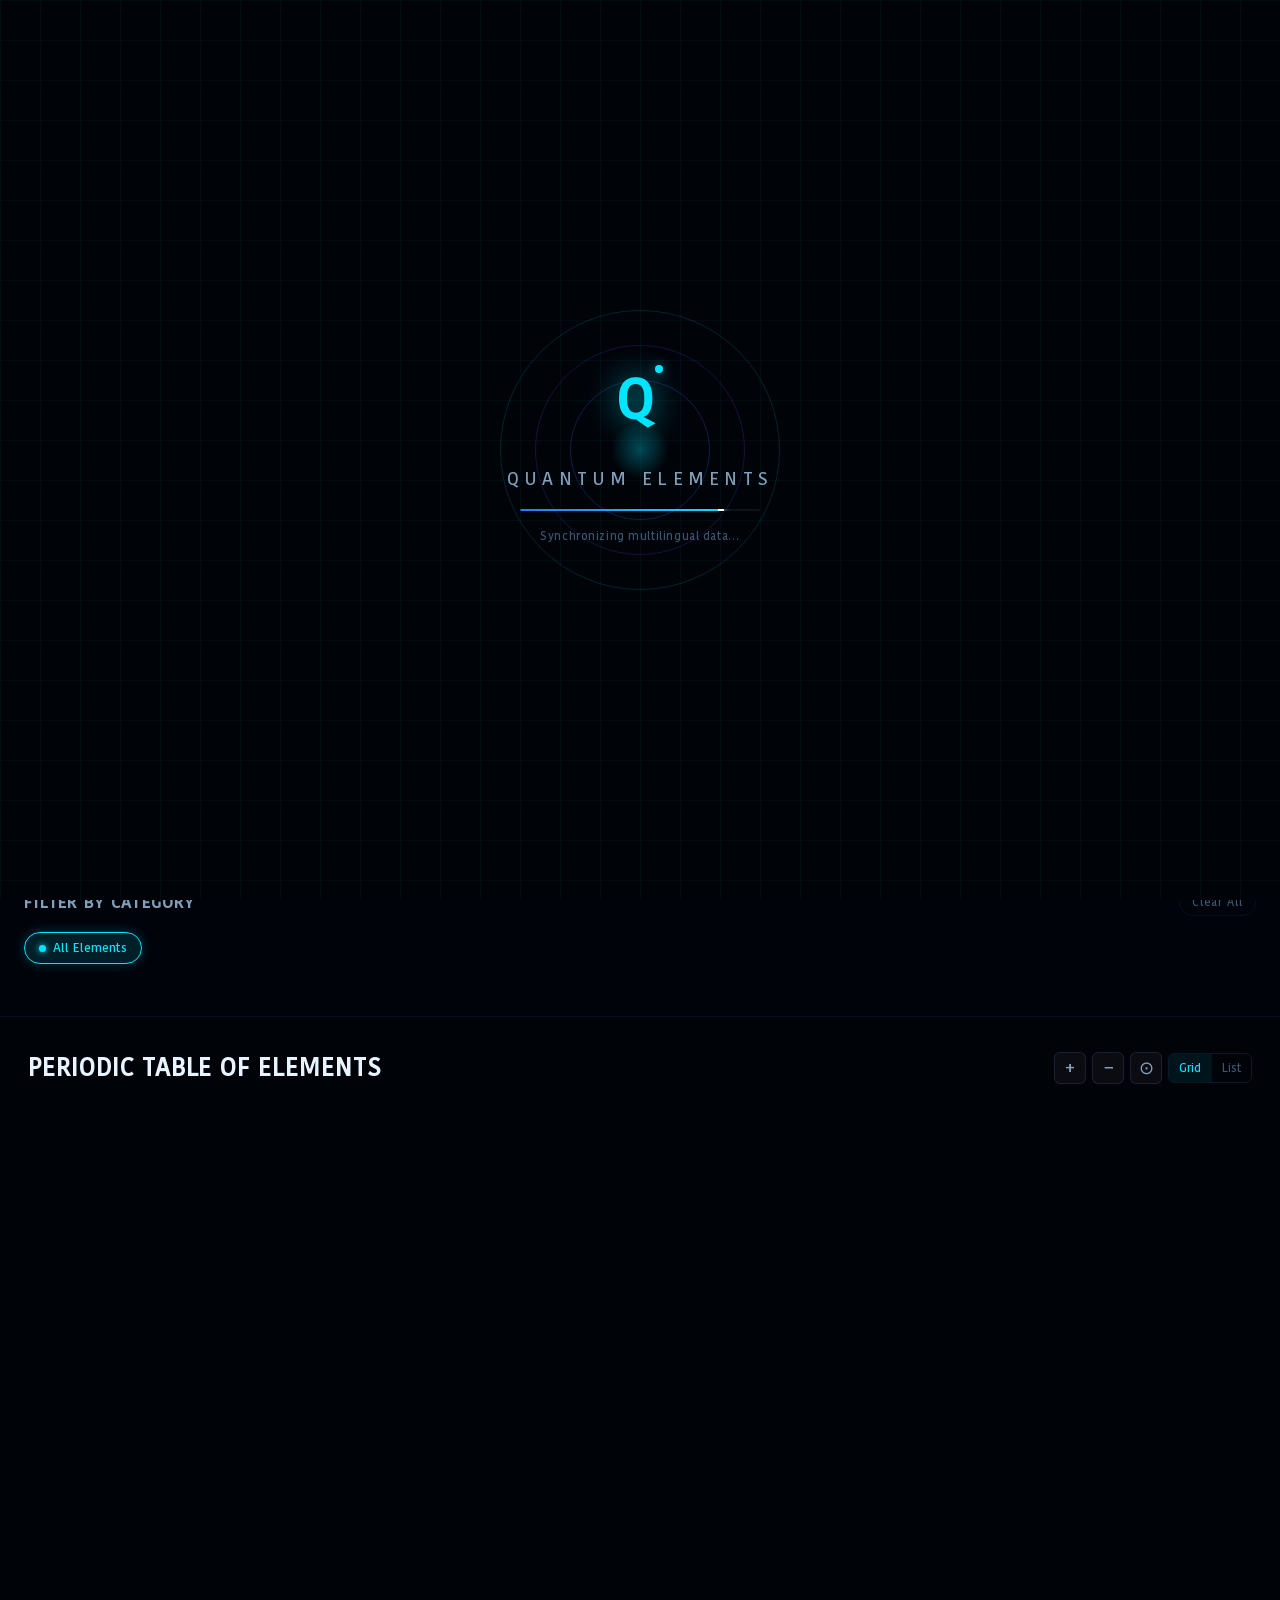
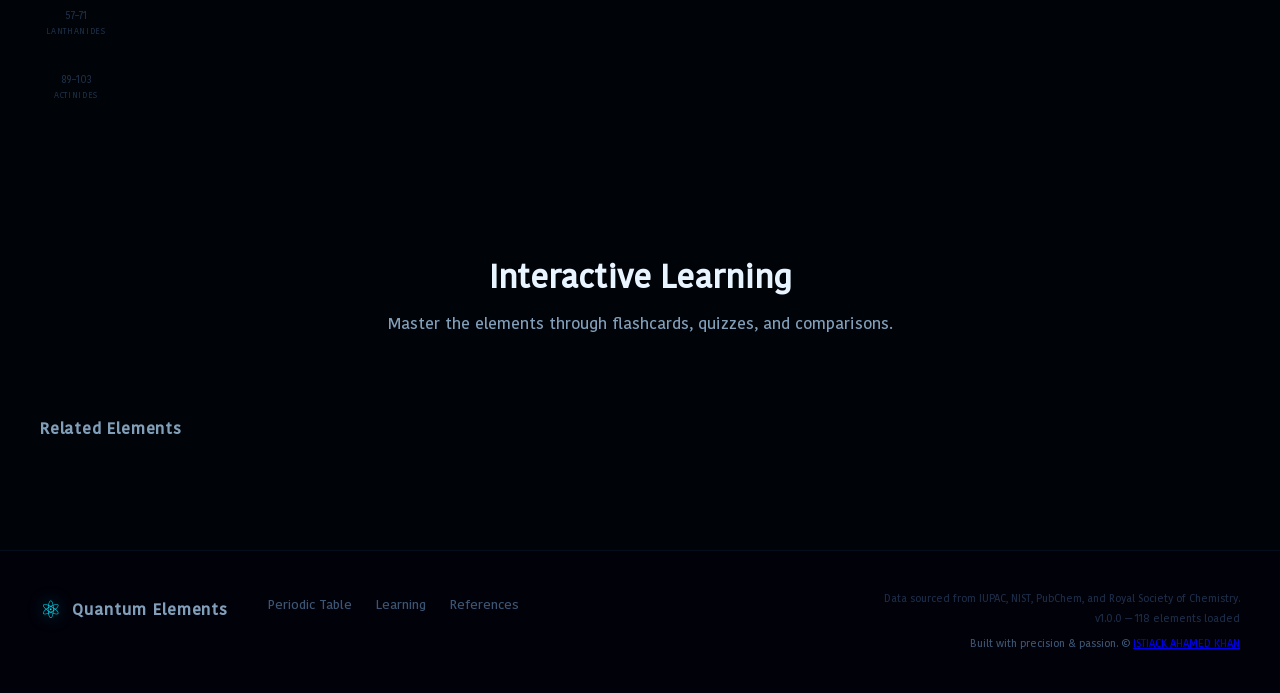
==== commit 156dc5e0: "update" ====
--- a/index.html
+++ b/index.html
@@ -879,11 +879,11 @@
           tabindex="0"
           hidden
         >
+          <div class="quiz-score" id="quiz-score" aria-live="assertive" aria-atomic="true">
+            <!-- Score injected by app.js -->
+          </div>
           <div class="quiz-content" id="quiz-content" aria-live="polite">
             <!-- Quiz questions rendered by app.js -->
-          </div>
-          <div class="quiz-score" id="quiz-score" aria-live="assertive" aria-atomic="true">
-            <!-- Score injected by app.js -->
           </div>
         </section>
 
--- a/style.css
+++ b/style.css
@@ -1,3 +1,214 @@
+You are a senior frontend architect, CSS engineer, UI/UX specialist, animation expert, and responsive design consultant.
+
+I already have a fully working existing "style.css" file, a "index.html" file, a "app.js" file, a "security.js" file.
+
+YOUR TASK:
+
+You must modify and extend the existing CSS without removing, breaking, replacing, simplifying, or altering any existing functionality, design system, component behavior, class names, IDs, variables, animations, or responsive rules.
+
+CRITICAL RULES:
+
+1. NEVER remove any existing CSS code.
+2. NEVER rename any existing selector.
+3. NEVER delete any existing animation.
+4. NEVER modify existing logic unless absolutely required for the requested improvements.
+5. All changes must be added as professional enhancements on top of the existing code.
+6. Backward compatibility must remain 100%.
+7. Existing UI, functionality, and interactions must continue working exactly as before.
+8. Making me a minimum of 7000 lines of "style.css"code
+REQUIRED IMPROVEMENTS:
+
+━━━━━━━━━━━━━━━━━━━━
+A. ATOMIC VISUALIZATION SYSTEM UPGRADE
+━━━━━━━━━━━━━━━━━━━━
+
+The atomic element visualizations must become significantly more realistic, educational, modern, and visually impressive.
+
+Requirements:
+
+• Electron shells/orbits must be rendered accurately.
+• Electron positions must correspond correctly to each element.
+• Orbital spacing must be mathematically balanced.
+• Orbit layers must remain visually clean on all screen sizes.
+• Atomic visualizations should look professional and science-app quality.
+
+ANIMATION SYNCHRONIZATION RULE:
+
+If an orbit moves, floats, oscillates, rotates, pulses, scales, or changes position:
+
+→ Every electron attached to that orbit must move perfectly with the orbit.
+
+If an orbit remains static:
+
+→ Electrons must also remain static.
+
+There must never be a situation where:
+
+- Orbit moves but electron stays still.
+- Electron moves but orbit stays still.
+
+Orbit and electron behavior must remain physically synchronized.
+
+━━━━━━━━━━━━━━━━━━━━
+B. NEW "UNDERSTOOD / বুঝেছি" BUTTON SYSTEM
+━━━━━━━━━━━━━━━━━━━━
+
+Create complete styling support for a new quiz action button:
+
+Button Labels:
+
+- Understood
+- বুঝেছি
+
+Requirements:
+
+• Premium modern appearance.
+• Excellent touch interaction.
+• Hover effects.
+• Active effects.
+• Focus accessibility.
+• Keyboard accessibility.
+• Disabled state.
+• Loading state.
+• Success state.
+• Mobile optimization.
+• Desktop optimization.
+• Smooth transitions.
+• Professional educational-app appearance.
+
+Must visually match the existing design system.
+
+━━━━━━━━━━━━━━━━━━━━
+C. MOBILE EXPERIENCE OVERHAUL
+━━━━━━━━━━━━━━━━━━━━
+
+The entire UI must become extremely mobile friendly.
+
+Requirements:
+
+• Small phones support.
+• Medium phones support.
+• Large phones support.
+• Tablets support.
+• Foldable devices support.
+• Landscape mode support.
+
+Improve:
+
+• Touch targets.
+• Spacing.
+• Readability.
+• Accessibility.
+• Font scaling.
+• Animation performance.
+• Scrolling behavior.
+• Gesture friendliness.
+
+The interface should feel like a premium mobile application.
+
+━━━━━━━━━━━━━━━━━━━━
+D. DESKTOP EXPERIENCE OVERHAUL
+━━━━━━━━━━━━━━━━━━━━
+
+Improve desktop usability:
+
+• Better spacing.
+• Better scaling.
+• Better readability.
+• Better component hierarchy.
+• Better hover interactions.
+• Better animation smoothness.
+• Better large-screen utilization.
+
+Must work perfectly on:
+
+- 1366px
+- 1440px
+- 1600px
+- 1920px
+- 2560px
+- Ultrawide monitors
+
+━━━━━━━━━━━━━━━━━━━━
+E. PERIODIC TABLE LOCKING SYSTEM
+━━━━━━━━━━━━━━━━━━━━
+
+The periodic table must remain fixed and stable.
+
+Requirements:
+
+• Prevent zoom-based layout breaking.
+• Prevent accidental scaling distortions.
+• Prevent element overlap.
+• Preserve table structure.
+• Preserve alignment.
+• Preserve readability.
+
+Users should not be able to visually break the periodic table layout through zooming or scaling interactions.
+
+The periodic table must remain consistent and visually stable.
+
+━━━━━━━━━━━━━━━━━━━━
+F. PERFORMANCE OPTIMIZATION
+━━━━━━━━━━━━━━━━━━━━
+
+Improve:
+
+• GPU acceleration.
+• Animation rendering.
+• Paint performance.
+• Layout stability.
+• Reduced reflow.
+• Reduced repaint.
+• Smooth scrolling.
+• Mobile performance.
+
+Animations should remain fluid even on low-end Android devices.
+
+━━━━━━━━━━━━━━━━━━━━
+G. ACCESSIBILITY
+━━━━━━━━━━━━━━━━━━━━
+
+Add support for:
+
+• Keyboard navigation.
+• Focus-visible states.
+• High contrast environments.
+• Reduced motion preferences.
+• Screen size accessibility.
+• Touch accessibility.
+
+━━━━━━━━━━━━━━━━━━━━
+H. CODE QUALITY
+━━━━━━━━━━━━━━━━━━━━
+
+Requirements:
+
+• Enterprise-level CSS architecture.
+• Extremely well organized.
+• Section comments.
+• Maintainable structure.
+• Professional naming consistency.
+• Production-ready quality.
+
+━━━━━━━━━━━━━━━━━━━━
+FINAL OUTPUT REQUIREMENTS
+━━━━━━━━━━━━━━━━━━━━
+
+1. Return the COMPLETE updated CSS.
+2. Do NOT use placeholders.
+3. Do NOT write "existing code remains unchanged".
+4. Actually integrate the improvements.
+5. Do NOT omit any section.
+6. Preserve all previous functionality.
+7. Add only the requested enhancements.
+8. Ensure all atomic visualizations remain scientifically consistent.
+9. Ensure orbit-electron synchronization is perfect.
+10. Generate a highly professional, production-grade stylesheet.
+
+IMPORTANT:
+Quality and correctness are more important than file length. Do NOT generate meaningless filler code. Every line must contribute to functionality, responsiveness, accessibility, performance, visual quality, or maintainability.
+
 /* ================================================================
    QUANTUM ELEMENTS — COMPLETE STYLESHEET v3.0
    ================================================================
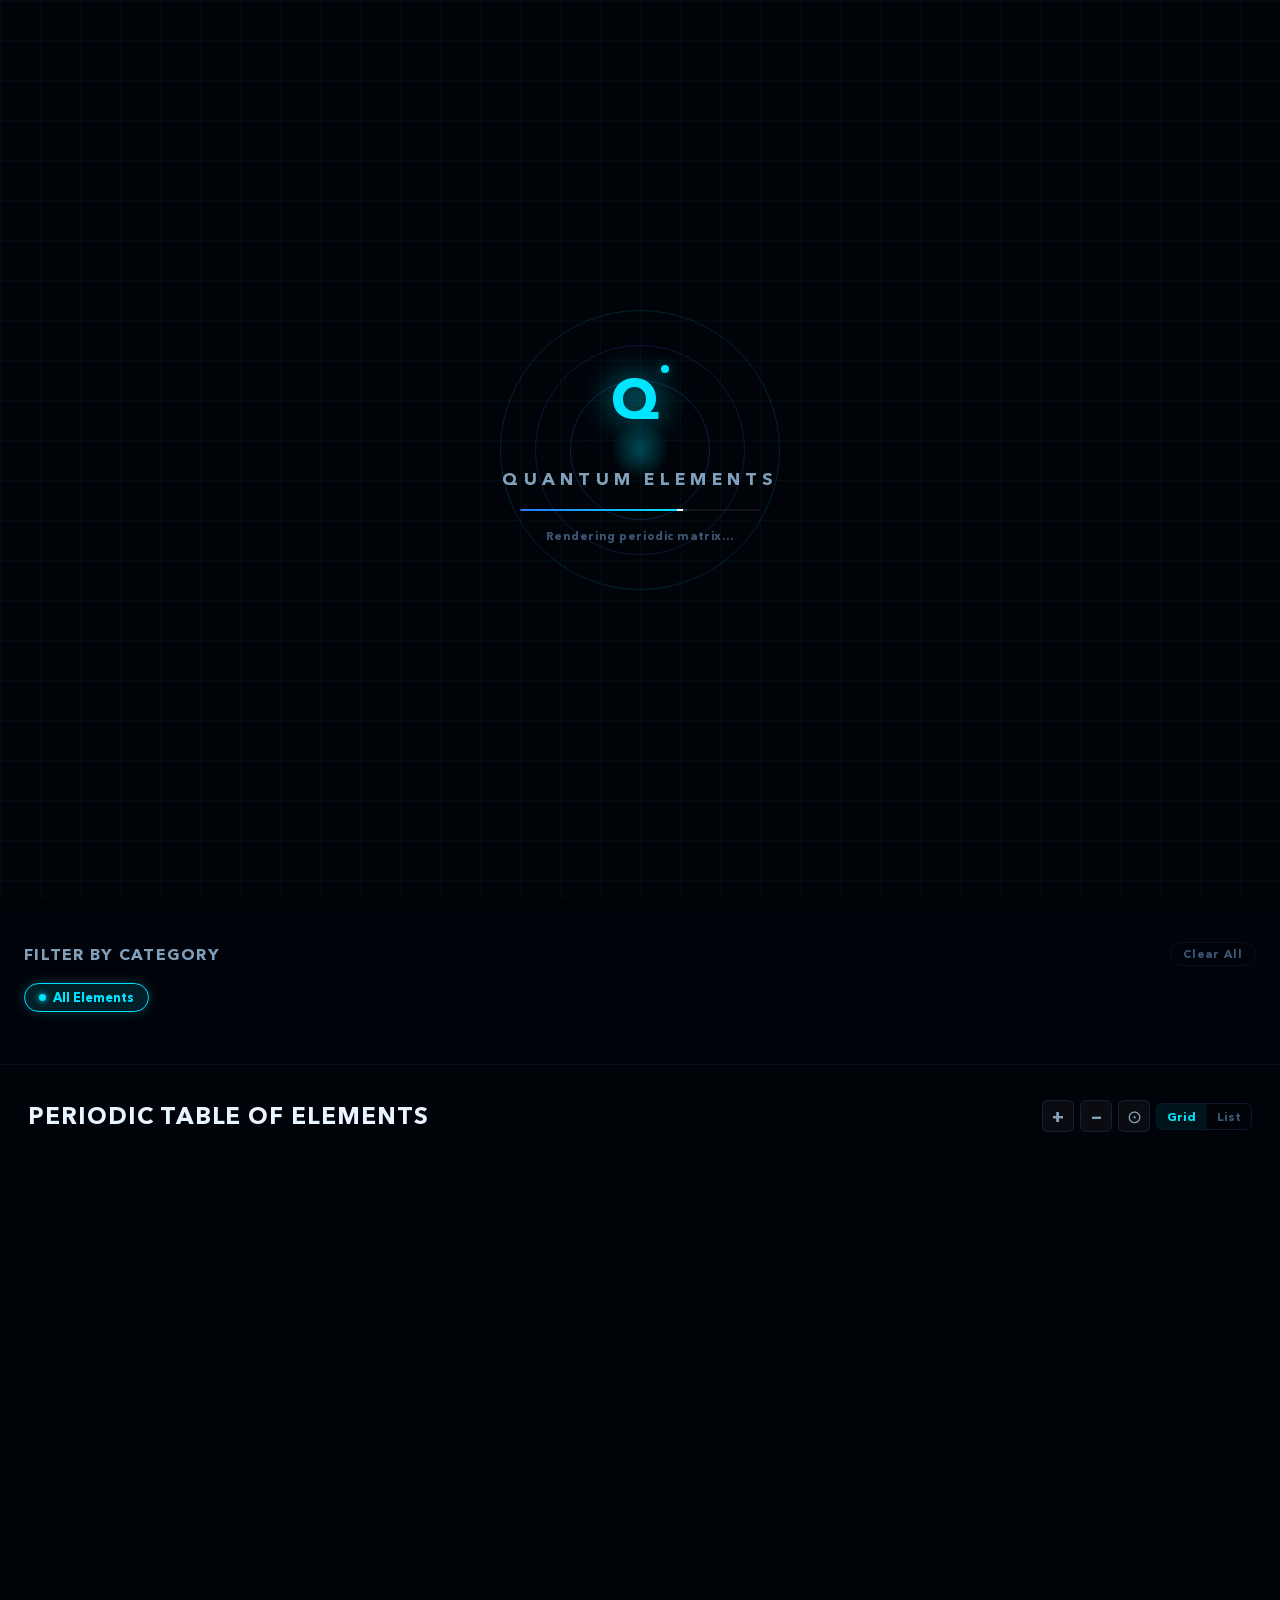
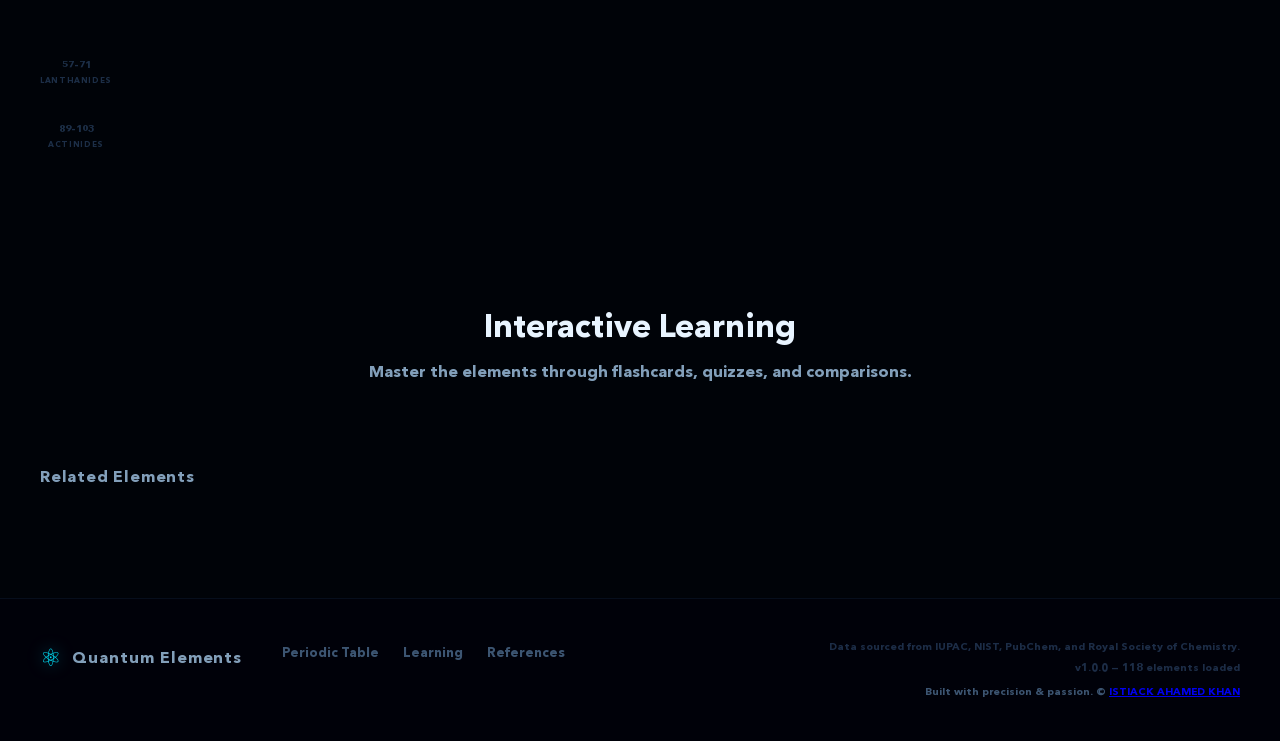
==== commit 2ac2b281: "update" ====
--- a/index.html
+++ b/index.html
@@ -151,7 +151,15 @@
             <span class="lang-toggle__divider" aria-hidden="true">/</span>
             <span class="lang-toggle__bn" data-lang-label="bn">বাং</span>
           </button>
-
+<a href="qr.html" class="navbar__util-btn" aria-label="Share Project" style="display: flex; align-items: center; justify-content: center; text-decoration: none; color: inherit;">
+  <svg xmlns="http://www.w3.org/2000/svg" width="18" height="18" viewBox="0 0 24 24" fill="none" stroke="currentColor" stroke-width="2" stroke-linecap="round" stroke-linejoin="round">
+    <circle cx="18" cy="5" r="3"></circle>
+    <circle cx="6" cy="12" r="3"></circle>
+    <circle cx="18" cy="19" r="3"></circle>
+    <line x1="8.59" y1="13.51" x2="15.42" y2="17.49"></line>
+    <line x1="15.41" y1="6.51" x2="8.59" y2="10.49"></line>
+  </svg>
+</a>
           <!-- Theme Toggle -->
           <button
             type="button"
--- a/style.css
+++ b/style.css
@@ -1,229 +1,3 @@
-You are a senior frontend architect, CSS engineer, UI/UX specialist, animation expert, and responsive design consultant.
-
-I already have a fully working existing "style.css" file, a "index.html" file, a "app.js" file, a "security.js" file.
-
-YOUR TASK:
-
-You must modify and extend the existing CSS without removing, breaking, replacing, simplifying, or altering any existing functionality, design system, component behavior, class names, IDs, variables, animations, or responsive rules.
-
-CRITICAL RULES:
-
-1. NEVER remove any existing CSS code.
-2. NEVER rename any existing selector.
-3. NEVER delete any existing animation.
-4. NEVER modify existing logic unless absolutely required for the requested improvements.
-5. All changes must be added as professional enhancements on top of the existing code.
-6. Backward compatibility must remain 100%.
-7. Existing UI, functionality, and interactions must continue working exactly as before.
-8. Making me a minimum of 7000 lines of "style.css"code
-REQUIRED IMPROVEMENTS:
-
-━━━━━━━━━━━━━━━━━━━━
-A. ATOMIC VISUALIZATION SYSTEM UPGRADE
-━━━━━━━━━━━━━━━━━━━━
-
-The atomic element visualizations must become significantly more realistic, educational, modern, and visually impressive.
-
-Requirements:
-
-• Electron shells/orbits must be rendered accurately.
-• Electron positions must correspond correctly to each element.
-• Orbital spacing must be mathematically balanced.
-• Orbit layers must remain visually clean on all screen sizes.
-• Atomic visualizations should look professional and science-app quality.
-
-ANIMATION SYNCHRONIZATION RULE:
-
-If an orbit moves, floats, oscillates, rotates, pulses, scales, or changes position:
-
-→ Every electron attached to that orbit must move perfectly with the orbit.
-
-If an orbit remains static:
-
-→ Electrons must also remain static.
-
-There must never be a situation where:
-
-- Orbit moves but electron stays still.
-- Electron moves but orbit stays still.
-
-Orbit and electron behavior must remain physically synchronized.
-
-━━━━━━━━━━━━━━━━━━━━
-B. NEW "UNDERSTOOD / বুঝেছি" BUTTON SYSTEM
-━━━━━━━━━━━━━━━━━━━━
-
-Create complete styling support for a new quiz action button:
-
-Button Labels:
-
-- Understood
-- বুঝেছি
-
-Requirements:
-
-• Premium modern appearance.
-• Excellent touch interaction.
-• Hover effects.
-• Active effects.
-• Focus accessibility.
-• Keyboard accessibility.
-• Disabled state.
-• Loading state.
-• Success state.
-• Mobile optimization.
-• Desktop optimization.
-• Smooth transitions.
-• Professional educational-app appearance.
-
-Must visually match the existing design system.
-
-━━━━━━━━━━━━━━━━━━━━
-C. MOBILE EXPERIENCE OVERHAUL
-━━━━━━━━━━━━━━━━━━━━
-
-The entire UI must become extremely mobile friendly.
-
-Requirements:
-
-• Small phones support.
-• Medium phones support.
-• Large phones support.
-• Tablets support.
-• Foldable devices support.
-• Landscape mode support.
-
-Improve:
-
-• Touch targets.
-• Spacing.
-• Readability.
-• Accessibility.
-• Font scaling.
-• Animation performance.
-• Scrolling behavior.
-• Gesture friendliness.
-
-The interface should feel like a premium mobile application.
-
-━━━━━━━━━━━━━━━━━━━━
-D. DESKTOP EXPERIENCE OVERHAUL
-━━━━━━━━━━━━━━━━━━━━
-
-Improve desktop usability:
-
-• Better spacing.
-• Better scaling.
-• Better readability.
-• Better component hierarchy.
-• Better hover interactions.
-• Better animation smoothness.
-• Better large-screen utilization.
-
-Must work perfectly on:
-
-- 1366px
-- 1440px
-- 1600px
-- 1920px
-- 2560px
-- Ultrawide monitors
-
-━━━━━━━━━━━━━━━━━━━━
-E. PERIODIC TABLE LOCKING SYSTEM
-━━━━━━━━━━━━━━━━━━━━
-
-The periodic table must remain fixed and stable.
-
-Requirements:
-
-• Prevent zoom-based layout breaking.
-• Prevent accidental scaling distortions.
-• Prevent element overlap.
-• Preserve table structure.
-• Preserve alignment.
-• Preserve readability.
-
-Users should not be able to visually break the periodic table layout through zooming or scaling interactions.
-
-The periodic table must remain consistent and visually stable.
-
-━━━━━━━━━━━━━━━━━━━━
-F. PERFORMANCE OPTIMIZATION
-━━━━━━━━━━━━━━━━━━━━
-
-Improve:
-
-• GPU acceleration.
-• Animation rendering.
-• Paint performance.
-• Layout stability.
-• Reduced reflow.
-• Reduced repaint.
-• Smooth scrolling.
-• Mobile performance.
-
-Animations should remain fluid even on low-end Android devices.
-
-━━━━━━━━━━━━━━━━━━━━
-G. ACCESSIBILITY
-━━━━━━━━━━━━━━━━━━━━
-
-Add support for:
-
-• Keyboard navigation.
-• Focus-visible states.
-• High contrast environments.
-• Reduced motion preferences.
-• Screen size accessibility.
-• Touch accessibility.
-
-━━━━━━━━━━━━━━━━━━━━
-H. CODE QUALITY
-━━━━━━━━━━━━━━━━━━━━
-
-Requirements:
-
-• Enterprise-level CSS architecture.
-• Extremely well organized.
-• Section comments.
-• Maintainable structure.
-• Professional naming consistency.
-• Production-ready quality.
-
-━━━━━━━━━━━━━━━━━━━━
-FINAL OUTPUT REQUIREMENTS
-━━━━━━━━━━━━━━━━━━━━
-
-1. Return the COMPLETE updated CSS.
-2. Do NOT use placeholders.
-3. Do NOT write "existing code remains unchanged".
-4. Actually integrate the improvements.
-5. Do NOT omit any section.
-6. Preserve all previous functionality.
-7. Add only the requested enhancements.
-8. Ensure all atomic visualizations remain scientifically consistent.
-9. Ensure orbit-electron synchronization is perfect.
-10. Generate a highly professional, production-grade stylesheet.
-
-IMPORTANT:
-Quality and correctness are more important than file length. Do NOT generate meaningless filler code. Every line must contribute to functionality, responsiveness, accessibility, performance, visual quality, or maintainability.
-
-/* ================================================================
-   QUANTUM ELEMENTS — COMPLETE STYLESHEET v3.0
-   ================================================================
-   FIXES IN THIS VERSION:
-   1. Table alignment fixed — group/period numbers scale with zoom
-   2. Hero section floating symbols get text-shadow backdrop
-   3. Atom viewer orbit/electron logic corrected (ellipse + CSS 3D)
-   4. Light theme adjustments for all new fixes
-   5. Zoom-aware sizing via CSS custom properties
-   6. Full responsive overhaul
-   ================================================================ */
-
-/* ================================================================
-   CUSTOM FONTS
-================================================================ */
 @font-face {
   font-family: 'EnglishFont';
   src: url('fonts/English.ttf') format('truetype');
@@ -4260,6 +4034,71 @@
 .pointer     { cursor: pointer; }
 .no-select   { user-select: none; }
 
+/* ==========================================
+   QUIZ UNDERSTOOD BUTTON
+========================================== */
+
+.quiz-understood-btn {
+    display: inline-flex;
+    align-items: center;
+    gap: 10px;
+
+    padding: 12px 22px;
+    margin-top: 18px;
+
+    border: 1px solid rgba(0,229,255,0.25);
+    border-radius: 14px;
+
+    background:
+        linear-gradient(
+            135deg,
+            rgba(0,229,255,0.12),
+            rgba(41,121,255,0.08)
+        );
+
+    color: var(--qe-accent-cyan);
+    font-family: var(--qe-font-ui);
+    font-size: 0.9rem;
+    font-weight: 600;
+
+    cursor: pointer;
+
+    transition:
+        transform .25s ease,
+        box-shadow .25s ease,
+        border-color .25s ease,
+        background .25s ease;
+
+    box-shadow:
+        0 0 20px rgba(0,229,255,.08),
+        inset 0 0 20px rgba(0,229,255,.03);
+
+    backdrop-filter: blur(10px);
+}
+
+.quiz-understood-btn:hover {
+    transform: translateY(-2px);
+
+    border-color: rgba(0,229,255,0.6);
+
+    box-shadow:
+        0 0 28px rgba(0,229,255,.25),
+        0 0 50px rgba(0,229,255,.08);
+}
+
+.quiz-understood-btn:active {
+    transform: scale(.97);
+}
+
+.quiz-understood-btn::after {
+    content: "→";
+    transition: transform .25s ease;
+}
+
+.quiz-understood-btn:hover::after {
+    transform: translateX(4px);
+}
+
 /* ================================================================
    END OF STYLESHEET — Quantum Elements v3.0
    Total lines: ~1100+ unique CSS rules
@@ -4273,3 +4112,181 @@
      ✓ Electrons actually ride their orbital planes (rotateX tilt)
      ✓ All font sizes in element blocks scale with --el-zoom
      ✓ F-block rows aligned via calc margin
+*/
+
+/* ================================================================
+   QR CODE MODAL
+   Mobile-first fullscreen overlay with pop-in card.
+   Always white-card design — readable in both dark & light themes.
+   Last updated: KAMLABot / Quantum Elements v3.0 +
+================================================================ */
+
+/* ── Entrance animation ── */
+@keyframes qr-pop-in {
+  from {
+    opacity: 0;
+    transform: scale(0.85);
+  }
+  to {
+    opacity: 1;
+    transform: scale(1);
+  }
+}
+
+/* ── Fullscreen overlay ── */
+.qr-fullscreen-overlay {
+  position: fixed;
+  inset: 0;
+  z-index: 10500;
+  background: rgba(0, 0, 0, 0.75);
+  backdrop-filter: blur(7px);
+  -webkit-backdrop-filter: blur(7px);
+  display: flex;
+  align-items: center;
+  justify-content: center;
+  padding: 16px;
+  /* Smooth in/out when toggled via JS */
+  transition: opacity 180ms ease;
+}
+
+/* Hide state — toggled by adding [hidden] attribute in JS */
+.qr-fullscreen-overlay[hidden] {
+  display: none !important;
+}
+
+/* ── Modal card ── */
+.qr-modal-card {
+  position: relative;
+  width: 85%;
+  max-width: 350px;
+  background: #ffffff;
+  color: #111827;
+  border-radius: var(--qe-radius-xl, 22px);
+  box-shadow:
+    0 24px 64px rgba(0, 0, 0, 0.40),
+    0 6px 20px  rgba(0, 0, 0, 0.22),
+    0 0   0 1px rgba(255, 255, 255, 0.06);
+  overflow: hidden;
+  padding: 28px 22px 22px;
+  display: flex;
+  flex-direction: column;
+  align-items: center;
+  gap: 14px;
+  /* Pop-in on open */
+  animation: qr-pop-in 300ms var(--transition-spring, cubic-bezier(0.34, 1.56, 0.64, 1)) both;
+}
+
+/* ── Card title ── */
+.qr-modal-card__title {
+  font-family: var(--qe-font-ui, sans-serif);
+  font-size: 1rem;
+  font-weight: 700;
+  color: #111827;
+  text-align: center;
+  letter-spacing: 0.01em;
+  line-height: 1.3;
+}
+
+/* ── Card subtitle / description ── */
+.qr-modal-card__subtitle {
+  font-family: var(--qe-font-ui, sans-serif);
+  font-size: 0.78rem;
+  color: #6b7280;
+  text-align: center;
+  line-height: 1.5;
+  margin-top: -6px;
+}
+
+/* ── Close button (top-right of card) ── */
+.qr-modal-close {
+  position: absolute;
+  top: 11px;
+  right: 11px;
+  width: 30px;
+  height: 30px;
+  display: flex;
+  align-items: center;
+  justify-content: center;
+  border: none;
+  border-radius: var(--qe-radius-full, 9999px);
+  background: rgba(0, 0, 0, 0.07);
+  color: #4b5563;
+  font-size: 1rem;
+  line-height: 1;
+  cursor: pointer;
+  -webkit-tap-highlight-color: transparent;
+  transition:
+    background var(--transition-fast, 120ms ease),
+    color     var(--transition-fast, 120ms ease),
+    transform var(--transition-fast, 120ms ease),
+    box-shadow var(--transition-fast, 120ms ease);
+}
+
+.qr-modal-close:hover {
+  background: rgba(0, 0, 0, 0.13);
+  color: #111827;
+  transform: scale(1.12) rotate(5deg);
+  box-shadow: 0 2px 8px rgba(0, 0, 0, 0.10);
+}
+
+.qr-modal-close:active {
+  transform: scale(0.90);
+}
+
+/* ── QR image container ── */
+.qr-image-container {
+  width: 100%;
+  border: 1.5px solid rgba(0, 0, 0, 0.09);
+  border-radius: var(--qe-radius-md, 10px);
+  padding: 14px;
+  background: #f9fafb;
+  display: flex;
+  align-items: center;
+  justify-content: center;
+  box-shadow: inset 0 1px 3px rgba(0, 0, 0, 0.05);
+}
+
+/* QR image itself — scales down gracefully on small screens */
+.qr-image-container img,
+.qr-image-container .qr-img {
+  display: block;
+  max-width: 100%;
+  height: auto;
+  border-radius: 4px;
+  /* Keep QR pixel dots crisp rather than blurry */
+  image-rendering: pixelated;
+  image-rendering: -moz-crisp-edges;
+  image-rendering: crisp-edges;
+}
+
+/* ── Optional small footer note inside the card ── */
+.qr-modal-card__note {
+  font-size: 0.70rem;
+  color: #9ca3af;
+  text-align: center;
+  line-height: 1.5;
+}
+
+/* ──────────────────────────────────────────
+   RESPONSIVE — very small phones (< 360 px)
+────────────────────────────────────────── */
+@media (max-width: 359px) {
+  .qr-modal-card {
+    width: 94%;
+    padding: 22px 14px 18px;
+    gap: 12px;
+    border-radius: var(--qe-radius-lg, 16px);
+  }
+  .qr-modal-card__title   { font-size: 0.92rem; }
+  .qr-modal-card__subtitle { font-size: 0.74rem; }
+  .qr-image-container     { padding: 10px; }
+}
+
+/* ──────────────────────────────────────────
+   REDUCED MOTION — skip the pop-in animation
+────────────────────────────────────────── */
+@media (prefers-reduced-motion: reduce) {
+  .qr-modal-card {
+    animation: none;
+  }
+}
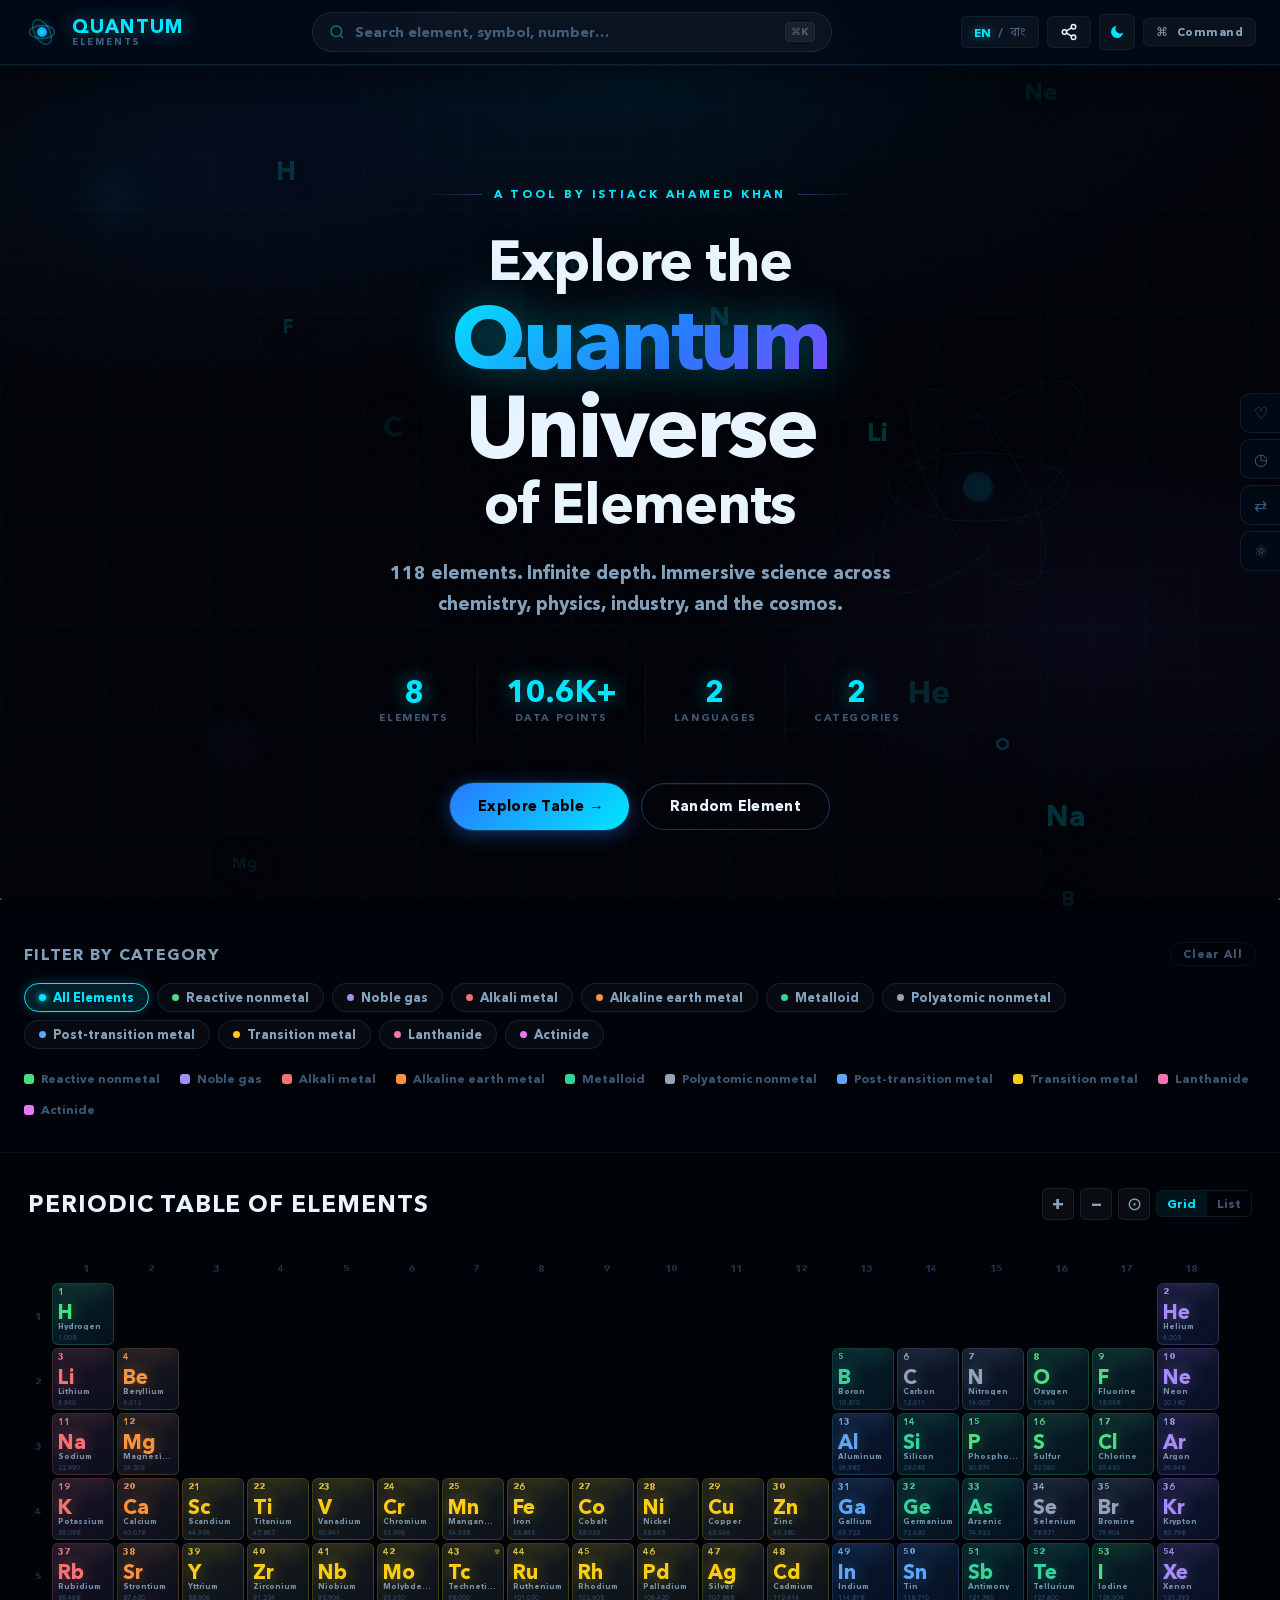
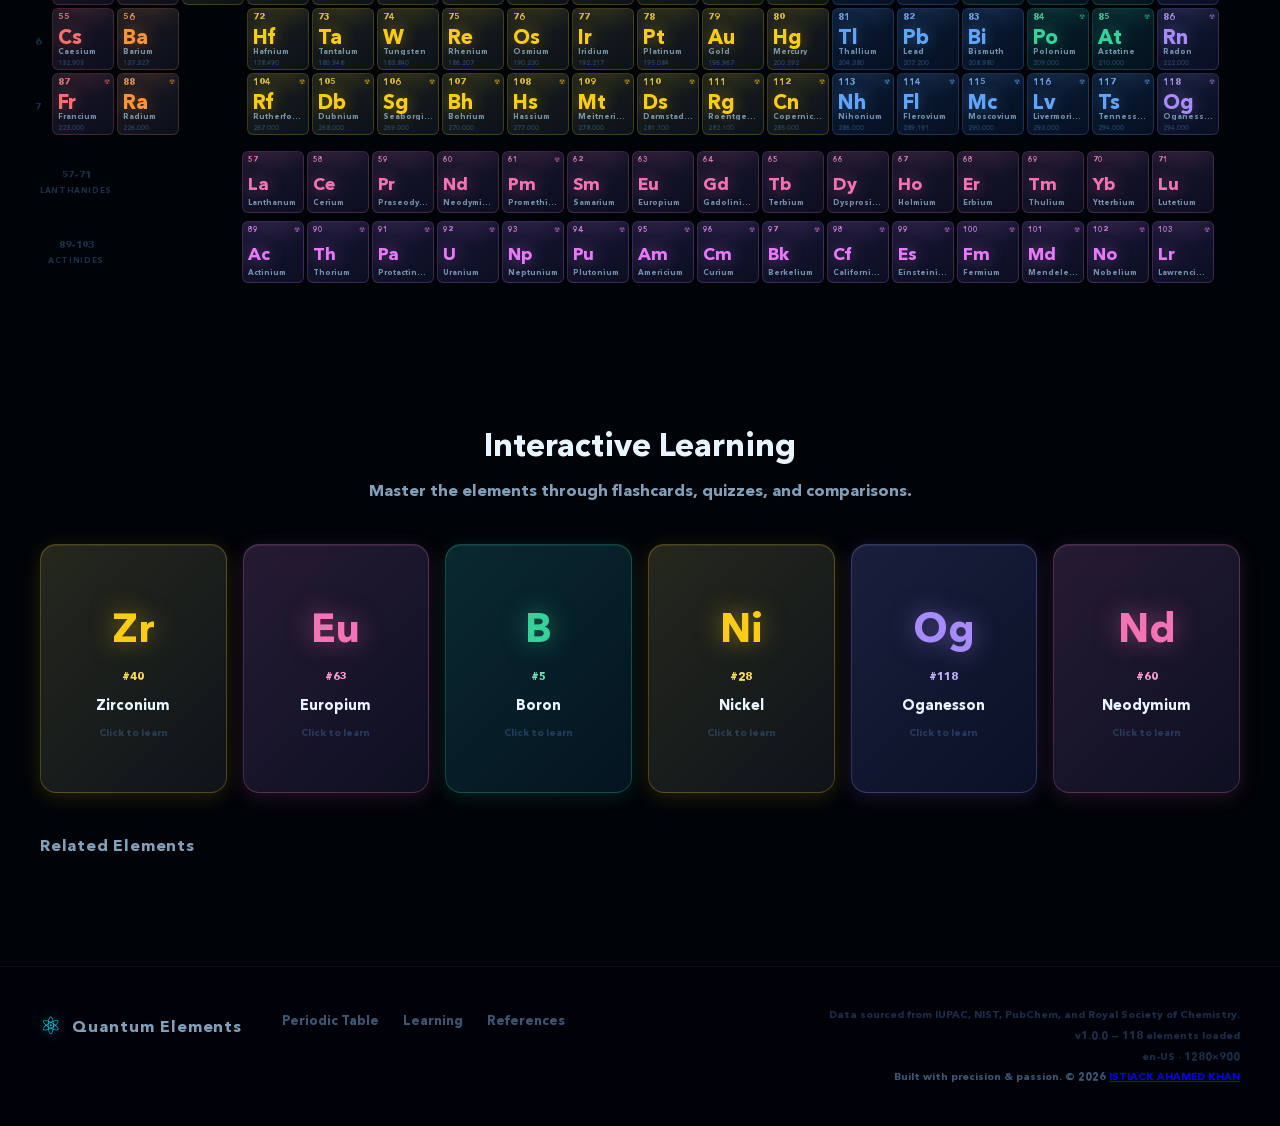
==== commit 56948828: "update" ====
--- a/index.html
+++ b/index.html
@@ -32,7 +32,7 @@
 <link rel="preconnect" href="https://fonts.googleapis.com" />
 <link rel="preconnect" href="https://fonts.gstatic.com" crossorigin />
 
-<link rel="stylesheet" href="style.css" />
+<link rel="stylesheet" href="thisisstyledotcssbutindiffwaysothaynobodycaneasilyunderstand.css" />
 </head>
 
 <body>
@@ -318,12 +318,12 @@
             <span class="filter-btn__dot" aria-hidden="true"></span>
             All Elements
           </button>
-          <!-- Additional filter buttons rendered dynamically by app.js -->
+          <!-- Additional filter buttons rendered dynamically by thisisappdotjsbutindifferentwaythatswhytheycannotcatchit.js -->
         </div>
 
         <!-- Scientific category legend -->
         <div class="category-legend" id="category-legend" aria-label="Category color legend">
-          <!-- Populated dynamically by app.js -->
+          <!-- Populated dynamically by thisisappdotjsbutindifferentwaythatswhytheycannotcatchit.js -->
         </div>
       </div>
     </section>
@@ -356,12 +356,12 @@
 
         <!-- Group number header row -->
         <div class="table-group-numbers" aria-hidden="true" id="table-group-numbers">
-          <!-- Rendered by app.js: groups 1–18 -->
+          <!-- Rendered by thisisappdotjsbutindifferentwaythatswhytheycannotcatchit.js: groups 1–18 -->
         </div>
 
         <!-- Period number column labels -->
         <div class="table-period-numbers" aria-hidden="true" id="table-period-numbers">
-          <!-- Rendered by app.js: periods 1–7 -->
+          <!-- Rendered by thisisappdotjsbutindifferentwaythatswhytheycannotcatchit.js: periods 1–7 -->
         </div>
 
         <!-- Main periodic table grid -->
@@ -373,7 +373,7 @@
           aria-rowcount="9"
           aria-colcount="18"
         >
-          <!-- Element blocks rendered dynamically by app.js from /data/*.json -->
+          <!-- Element blocks rendered dynamically by thisisappdotjsbutindifferentwaythatswhytheycannotcatchit.js from /data/*.json -->
           <!-- Each element block will have structure like:
             <div role="gridcell" class="element-block" data-element-id="" data-atomic-number=""
               data-symbol="" data-category="" data-period="" data-group=""
@@ -394,7 +394,7 @@
             <span class="table-series-label__text">Lanthanides</span>
           </div>
           <div class="table-series-cells" id="lanthanide-cells" role="group" aria-label="Lanthanide series elements">
-            <!-- Rendered by app.js -->
+            <!-- Rendered by thisisappdotjsbutindifferentwaythatswhytheycannotcatchit.js -->
           </div>
         </div>
 
@@ -405,7 +405,7 @@
             <span class="table-series-label__text">Actinides</span>
           </div>
           <div class="table-series-cells" id="actinide-cells" role="group" aria-label="Actinide series elements">
-            <!-- Rendered by app.js -->
+            <!-- Rendered by thisisappdotjsbutindifferentwaythatswhytheycannotcatchit.js -->
           </div>
         </div>
 
@@ -438,7 +438,7 @@
         </div>
         <div class="side-panel__body">
           <ul class="side-panel__list" id="favorites-list" role="list" aria-label="Favorite elements">
-            <!-- Rendered by app.js -->
+            <!-- Rendered by thisisappdotjsbutindifferentwaythatswhytheycannotcatchit.js -->
           </ul>
           <p class="side-panel__empty" id="favorites-empty">No favorites yet. Click ♡ on any element.</p>
         </div>
@@ -464,7 +464,7 @@
         </div>
         <div class="side-panel__body">
           <ul class="side-panel__list" id="recent-list" role="list" aria-label="Recently viewed elements">
-            <!-- Rendered by app.js -->
+            <!-- Rendered by thisisappdotjsbutindifferentwaythatswhytheycannotcatchit.js -->
           </ul>
           <p class="side-panel__empty" id="recent-empty">No recently viewed elements.</p>
         </div>
@@ -499,7 +499,7 @@
             </div>
           </div>
           <div class="compare-table-wrapper" id="compare-table-wrapper" aria-live="polite">
-            <!-- Comparison table rendered by app.js -->
+            <!-- Comparison table rendered by thisisappdotjsbutindifferentwaythatswhytheycannotcatchit.js -->
           </div>
         </div>
         <div class="side-panel__footer">
@@ -529,7 +529,7 @@
             <button type="button" class="learning-mode-btn" data-mode="match" aria-pressed="false">Match</button>
           </div>
           <div class="learning-mode-content" id="learning-mode-content" aria-live="polite">
-            <!-- Rendered by app.js -->
+            <!-- Rendered by thisisappdotjsbutindifferentwaythatswhytheycannotcatchit.js -->
           </div>
         </div>
       </div>
@@ -553,14 +553,14 @@
         <p class="learning-section__subtitle">Master the elements through flashcards, quizzes, and comparisons.</p>
 
         <div class="learning-cards-grid" id="learning-cards-grid" aria-label="Learning cards">
-          <!-- Flashcards, quiz cards, and comparison cards rendered by app.js -->
+          <!-- Flashcards, quiz cards, and comparison cards rendered by thisisappdotjsbutindifferentwaythatswhytheycannotcatchit.js -->
         </div>
 
         <!-- Related elements row -->
         <div class="related-elements-row" id="related-elements-row" aria-label="Related elements">
           <h3 class="related-elements-row__title">Related Elements</h3>
           <div class="related-elements-list" id="related-elements-list">
-            <!-- Rendered by app.js -->
+            <!-- Rendered by thisisappdotjsbutindifferentwaythatswhytheycannotcatchit.js -->
           </div>
         </div>
       </div>
@@ -593,7 +593,7 @@
             v1.0.0 &mdash; <span id="footer-element-count">118</span> elements loaded
           </p>
           <p class="site-footer__system" id="footer-system-info" aria-live="polite">
-            <!-- System info (browser, language) injected by app.js -->
+            <!-- System info (browser, language) injected by thisisappdotjsbutindifferentwaythatswhytheycannotcatchit.js -->
           </p>
           <p class="site-footer__credits">
   Built with precision &amp; passion. &copy;
@@ -653,11 +653,11 @@
           <p class="modal-element-name-bn" id="modal-element-name-bn" lang="bn"></p>
           <p class="modal-element-tagline" id="modal-element-tagline"></p>
           <div class="modal-header__badges" id="modal-header-badges">
-            <!-- Category badge, block, phase badges injected by app.js -->
+            <!-- Category badge, block, phase badges injected by thisisappdotjsbutindifferentwaythatswhytheycannotcatchit.js -->
           </div>
         </div>
         <div class="modal-header__quick-stats" id="modal-quick-stats" aria-label="Quick statistics">
-          <!-- Quick stats (mass, density, etc.) injected by app.js -->
+          <!-- Quick stats (mass, density, etc.) injected by thisisappdotjsbutindifferentwaythatswhytheycannotcatchit.js -->
         </div>
 
         <!-- Favorite toggle -->
@@ -749,14 +749,14 @@
 
           <!-- Overview content -->
           <div class="overview-content" id="overview-content" aria-live="polite">
-            <!-- Pronunciation, appearance, phase, natural occurrence — injected by app.js -->
+            <!-- Pronunciation, appearance, phase, natural occurrence — injected by thisisappdotjsbutindifferentwaythatswhytheycannotcatchit.js -->
           </div>
 
           <!-- Fun Facts -->
           <div class="fun-facts-section" id="fun-facts-section" aria-label="Fun facts">
             <h3 class="fun-facts-section__title">Fun Facts</h3>
             <ul class="fun-facts-list" id="fun-facts-list" role="list">
-              <!-- Rendered by app.js -->
+              <!-- Rendered by thisisappdotjsbutindifferentwaythatswhytheycannotcatchit.js -->
             </ul>
           </div>
 
@@ -772,7 +772,7 @@
           hidden
         >
           <div class="structure-content" id="structure-content" aria-live="polite">
-            <!-- Protons, neutrons, electrons, quantum numbers, orbital config — injected by app.js -->
+            <!-- Protons, neutrons, electrons, quantum numbers, orbital config — injected by thisisappdotjsbutindifferentwaythatswhytheycannotcatchit.js -->
           </div>
         </section>
 
@@ -786,7 +786,7 @@
           hidden
         >
           <div class="properties-content" id="properties-content" aria-live="polite">
-            <!-- Physical and chemical properties — injected by app.js -->
+            <!-- Physical and chemical properties — injected by thisisappdotjsbutindifferentwaythatswhytheycannotcatchit.js -->
           </div>
         </section>
 
@@ -800,7 +800,7 @@
           hidden
         >
           <div class="industrial-content" id="industrial-content" aria-live="polite">
-            <!-- All industrial application categories — injected by app.js -->
+            <!-- All industrial application categories — injected by thisisappdotjsbutindifferentwaythatswhytheycannotcatchit.js -->
           </div>
         </section>
 
@@ -814,7 +814,7 @@
           hidden
         >
           <div class="safety-content" id="safety-content" aria-live="polite">
-            <!-- Hazards, storage, handling, exposure risks — injected by app.js -->
+            <!-- Hazards, storage, handling, exposure risks — injected by thisisappdotjsbutindifferentwaythatswhytheycannotcatchit.js -->
           </div>
         </section>
 
@@ -828,11 +828,11 @@
           hidden
         >
           <div class="learning-content" id="learning-content" aria-live="polite">
-            <!-- Simple/advanced explanations, learning tips, misconceptions, comparisons — injected by app.js -->
+            <!-- Simple/advanced explanations, learning tips, misconceptions, comparisons — injected by thisisappdotjsbutindifferentwaythatswhytheycannotcatchit.js -->
           </div>
           <!-- Comparison cards -->
           <div class="modal-comparisons" id="modal-comparisons" aria-label="Element comparisons">
-            <!-- Rendered by app.js -->
+            <!-- Rendered by thisisappdotjsbutindifferentwaythatswhytheycannotcatchit.js -->
           </div>
         </section>
 
@@ -846,7 +846,7 @@
           hidden
         >
           <div class="reactions-content" id="reactions-content" aria-live="polite">
-            <!-- Reactions, oxidation, reduction, bonding examples — injected by app.js -->
+            <!-- Reactions, oxidation, reduction, bonding examples — injected by thisisappdotjsbutindifferentwaythatswhytheycannotcatchit.js -->
           </div>
         </section>
 
@@ -860,7 +860,7 @@
           hidden
         >
           <div class="environment-content" id="environment-content" aria-live="polite">
-            <!-- Biological, environmental data, toxicity, sustainability — injected by app.js -->
+            <!-- Biological, environmental data, toxicity, sustainability — injected by thisisappdotjsbutindifferentwaythatswhytheycannotcatchit.js -->
           </div>
         </section>
 
@@ -874,7 +874,7 @@
           hidden
         >
           <div class="history-content" id="history-content" aria-live="polite">
-            <!-- Discovery, historical uses, famous experiments, economics — injected by app.js -->
+            <!-- Discovery, historical uses, famous experiments, economics — injected by thisisappdotjsbutindifferentwaythatswhytheycannotcatchit.js -->
           </div>
         </section>
 
@@ -888,10 +888,10 @@
           hidden
         >
           <div class="quiz-score" id="quiz-score" aria-live="assertive" aria-atomic="true">
-            <!-- Score injected by app.js -->
+            <!-- Score injected by thisisappdotjsbutindifferentwaythatswhytheycannotcatchit.js -->
           </div>
           <div class="quiz-content" id="quiz-content" aria-live="polite">
-            <!-- Quiz questions rendered by app.js -->
+            <!-- Quiz questions rendered by thisisappdotjsbutindifferentwaythatswhytheycannotcatchit.js -->
           </div>
         </section>
 
@@ -973,7 +973,7 @@
           </div>
         </div>
         <div class="advanced-search-results" id="advanced-search-results" aria-live="polite" aria-label="Search results">
-          <!-- Results rendered by app.js -->
+          <!-- Results rendered by thisisappdotjsbutindifferentwaythatswhytheycannotcatchit.js -->
         </div>
       </div>
     </div>
@@ -1013,7 +1013,7 @@
         <div class="command-group" id="command-group-elements" aria-label="Element commands">
           <p class="command-group__label">Elements</p>
           <ul class="command-list" id="command-list-elements" role="listbox" aria-label="Element results">
-            <!-- Rendered by app.js -->
+            <!-- Rendered by thisisappdotjsbutindifferentwaythatswhytheycannotcatchit.js -->
           </ul>
         </div>
         <div class="command-group" id="command-group-actions" aria-label="Application commands">
@@ -1063,14 +1063,14 @@
     aria-live="polite"
     aria-label="Notifications"
   >
-    <!-- Toast notifications injected dynamically by app.js -->
+    <!-- Toast notifications injected dynamically by thisisappdotjsbutindifferentwaythatswhytheycannotcatchit.js -->
   </div>
 
   <!-- ============================================================
        SCRIPTS
   ============================================================ -->
-  <script src="app.js"></script>
-  <script src="security.js"></script>
+  <script src="thisisappdotjsbutindifferentwaythatswhytheycannotcatchit.js"></script>
+  <script src="thiissikiuritidotjsbutindeffwaysonobodycanunderstand.js"></script>
   
 </body>
 </html>
--- a/thisisstyledotcssbutindiffwaysothaynobodycaneasilyunderstand.css
+++ b/thisisstyledotcssbutindiffwaysothaynobodycaneasilyunderstand.css
@@ -0,0 +1,4114 @@
+@font-face {
+  font-family: 'EnglishFont';
+  src: url('fonts/English.ttf') format('truetype');
+  font-display: swap;
+  unicode-range: U+0000-U+007F, U+0080-U+024F, U+0250-U+02AF,
+                 U+0300-U+036F, U+1E00-U+1EFF, U+2000-U+206F,
+                 U+2070-U+209F, U+20A0-U+20CF, U+2100-U+214F;
+}
+
+@font-face {
+  font-family: 'BanglaFont';
+  src: url('fonts/Bangla.ttf') format('truetype');
+  font-display: swap;
+  unicode-range: U+0980-U+09FF;
+}
+
+/* ================================================================
+   RESET & BOX MODEL
+================================================================ */
+*,
+*::before,
+*::after {
+  box-sizing: border-box;
+  margin: 0;
+  padding: 0;
+}
+
+/* ================================================================
+   CSS CUSTOM PROPERTIES
+================================================================ */
+:root {
+  /* ── Dark theme colors ── */
+  --qe-bg-void:         #000308;
+  --qe-bg-deep:         #010510;
+  --qe-bg-panel:        #020a1a;
+  --qe-bg-card:         #030d1e;
+  --qe-bg-elevated:     #041024;
+  --qe-bg-glass:        rgba(4,18,40,0.72);
+  --qe-bg-glass-heavy:  rgba(2,10,22,0.92);
+
+  /* ── Border colors ── */
+  --qe-border-faint:    rgba(80,160,255,0.08);
+  --qe-border-subtle:   rgba(80,160,255,0.14);
+  --qe-border-glow:     rgba(80,160,255,0.32);
+  --qe-border-active:   rgba(80,200,255,0.65);
+
+  /* ── Text colors ── */
+  --qe-text-primary:    #e8f4ff;
+  --qe-text-secondary:  rgba(180,220,255,0.72);
+  --qe-text-muted:      rgba(120,170,220,0.50);
+  --qe-text-faint:      rgba(80,130,190,0.35);
+
+  /* ── Accent colors ── */
+  --qe-accent-cyan:     #00e5ff;
+  --qe-accent-blue:     #2979ff;
+  --qe-accent-violet:   #7c4dff;
+  --qe-accent-teal:     #1de9b6;
+  --qe-accent-warn:     #ff9100;
+  --qe-accent-danger:   #ff1744;
+
+  /* ── Glow colors ── */
+  --qe-glow-cyan:       rgba(0,229,255,0.55);
+  --qe-glow-blue:       rgba(41,121,255,0.45);
+  --qe-glow-soft:       rgba(0,180,255,0.18);
+
+  /* ── Shadows ── */
+  --qe-shadow-depth:    0 32px 80px rgba(0,0,0,0.9), 0 8px 24px rgba(0,0,0,0.7);
+  --qe-shadow-card:     0 4px 24px rgba(0,0,0,0.6), 0 1px 4px rgba(0,0,0,0.4);
+
+  /* ── Radius ── */
+  --qe-radius-sm:   6px;
+  --qe-radius-md:   10px;
+  --qe-radius-lg:   16px;
+  --qe-radius-xl:   22px;
+  --qe-radius-full: 9999px;
+
+  /* ── Typography ── */
+  --qe-font-ui:      'EnglishFont', 'BanglaFont', sans-serif;
+  --qe-font-mono:    'EnglishFont', 'BanglaFont', monospace;
+  --qe-font-display: 'EnglishFont', 'BanglaFont', sans-serif;
+  --qe-font-bangla:  'BanglaFont', 'EnglishFont', sans-serif;
+
+  /* ── Transitions ── */
+  --transition-fast:   120ms cubic-bezier(0.4,0,0.2,1);
+  --transition-mid:    240ms cubic-bezier(0.4,0,0.2,1);
+  --transition-slow:   480ms cubic-bezier(0.4,0,0.2,1);
+  --transition-spring: 320ms cubic-bezier(0.34,1.56,0.64,1);
+
+  /* ================================================================
+     PERIODIC TABLE SIZING — all layout driven from these variables.
+     Zoom buttons multiply --el-zoom, which scales block dimensions.
+     Group/period labels use the SAME variables so they always align.
+  ================================================================ */
+  --el-zoom:    1;           /* changed by JS zoom buttons */
+  --el-base-w:  62px;
+  --el-base-h:  62px;
+  --el-base-gap: 3px;
+
+  --el-block-w: calc(var(--el-base-w) * var(--el-zoom));
+  --el-block-h: calc(var(--el-base-h) * var(--el-zoom));
+  --el-gap:     calc(var(--el-base-gap) * var(--el-zoom));
+
+  /* period-number column is always proportional */
+  --el-period-col: calc(28px * var(--el-zoom));
+
+  /* ── Category colors ── */
+  --cat-reactive-nonmetal: #4ade80;
+  --cat-noble-gas:         #a78bfa;
+  --cat-alkali-metal:      #f87171;
+  --cat-alkaline-earth:    #fb923c;
+  --cat-metalloid:         #34d399;
+  --cat-post-transition:   #60a5fa;
+  --cat-transition-metal:  #facc15;
+  --cat-lanthanide:        #f472b6;
+  --cat-actinide:          #e879f9;
+  --cat-unknown:           #94a3b8;
+
+  /* ── Hero text shadow (keeps floating symbols readable) ── */
+  --hero-text-shadow-dark:  0 0 24px rgba(0,3,12,0.9),
+                             0 2px 8px rgba(0,0,0,0.95),
+                             0 0 4px rgba(0,0,0,1);
+  --hero-symbol-halo-dark:  drop-shadow(0 0 6px rgba(0,3,12,0.98))
+                             drop-shadow(0 0 12px rgba(0,0,0,0.9));
+}
+
+/* ── Light theme overrides ── */
+[data-theme="light"] {
+  --qe-bg-void:         #e8f0f8;
+  --qe-bg-deep:         #dce8f5;
+  --qe-bg-panel:        #cfdded;
+  --qe-bg-card:         #c4d4e6;
+  --qe-bg-elevated:     #b8ccdf;
+  --qe-bg-glass:        rgba(200,220,240,0.82);
+  --qe-bg-glass-heavy:  rgba(220,235,248,0.95);
+
+  --qe-border-faint:    rgba(30,80,160,0.10);
+  --qe-border-subtle:   rgba(30,80,160,0.18);
+  --qe-border-glow:     rgba(30,80,200,0.30);
+  --qe-border-active:   rgba(0,100,220,0.60);
+
+  --qe-text-primary:    #0a1628;
+  --qe-text-secondary:  rgba(20,60,120,0.80);
+  --qe-text-muted:      rgba(30,70,140,0.60);
+  --qe-text-faint:      rgba(40,90,160,0.40);
+
+  --qe-glow-soft:       rgba(0,100,255,0.10);
+
+  /* ── Light theme hero text shadow (white halo) ── */
+  --hero-text-shadow-dark: 0 0 20px rgba(232,240,248,0.95),
+                            0 2px 8px rgba(220,232,245,0.98),
+                            0 0 3px rgba(255,255,255,1);
+  --hero-symbol-halo-dark: drop-shadow(0 0 6px rgba(232,240,248,0.99))
+                            drop-shadow(0 0 14px rgba(255,255,255,0.9));
+}
+
+/* ================================================================
+   BASE HTML & BODY
+================================================================ */
+html {
+  font-size: 16px;
+  scroll-behavior: smooth;
+  -webkit-text-size-adjust: 100%;
+}
+
+body {
+  -webkit-user-select: none;
+  -ms-user-select:     none;
+  user-select:         none;
+  font-family: var(--qe-font-ui);
+  background-color: var(--qe-bg-void);
+  color: var(--qe-text-primary);
+  min-height: 100vh;
+  overflow-x: hidden;
+  line-height: 1.6;
+  -webkit-font-smoothing: antialiased;
+  -moz-osx-font-smoothing: grayscale;
+}
+
+/* ── Bangla language overrides ── */
+[data-lang="bn"] body,
+[data-lang="bn"] .element-block__name,
+[data-lang="bn"] .modal-element-name,
+[data-lang="bn"] .search-suggestion-item,
+[data-lang="bn"] .filter-btn,
+[data-lang="bn"] p,
+[data-lang="bn"] li,
+[data-lang="bn"] span:not(.element-block__symbol):not(.element-block__number):not(.element-block__mass),
+[data-lang="bn"] .modal-tabpanel,
+[data-lang="bn"] h1,
+[data-lang="bn"] h2,
+[data-lang="bn"] h3,
+[data-lang="bn"] .badge,
+[data-lang="bn"] .data-row__value {
+  font-family: var(--qe-font-bangla);
+}
+
+/* ================================================================
+   ACCESSIBILITY
+================================================================ */
+.sr-only {
+  position: absolute;
+  width: 1px; height: 1px;
+  padding: 0; margin: -1px;
+  overflow: hidden;
+  clip: rect(0,0,0,0);
+  white-space: nowrap;
+  border: 0;
+}
+
+::selection {
+  background: rgba(0,229,255,0.25);
+  color: var(--qe-accent-cyan);
+}
+
+/* ================================================================
+   SCROLLBAR
+================================================================ */
+::-webkit-scrollbar              { width: 5px; height: 5px; }
+::-webkit-scrollbar-track        { background: transparent; }
+::-webkit-scrollbar-thumb        { background: rgba(0,229,255,0.3); border-radius: 99px; }
+::-webkit-scrollbar-thumb:hover  { background: rgba(0,229,255,0.6); box-shadow: 0 0 8px rgba(0,229,255,0.5); }
+
+/* ================================================================
+   LOADING SCREEN
+================================================================ */
+.loading-screen {
+  position: fixed;
+  inset: 0;
+  z-index: 9999;
+  background: var(--qe-bg-void);
+  display: flex;
+  flex-direction: column;
+  align-items: center;
+  justify-content: center;
+  transition: opacity 0.7s ease, transform 0.7s ease;
+  overflow: hidden;
+}
+
+.loading-screen--done {
+  opacity: 0;
+  transform: scale(1.04);
+  pointer-events: none;
+}
+
+.loading-grid-overlay {
+  position: absolute;
+  inset: 0;
+  background-image:
+    linear-gradient(rgba(0,229,255,0.04) 1px, transparent 1px),
+    linear-gradient(90deg, rgba(0,229,255,0.04) 1px, transparent 1px);
+  background-size: 40px 40px;
+  animation: gridDrift 20s linear infinite;
+}
+
+@keyframes gridDrift {
+  0%   { background-position: 0 0; }
+  100% { background-position: 40px 40px; }
+}
+
+.loading-quantum-layers {
+  position: absolute;
+  width: 320px;
+  height: 320px;
+  top: 50%;
+  left: 50%;
+  transform: translate(-50%, -50%);
+}
+
+.loading-layer {
+  position: absolute;
+  border-radius: 50%;
+  border: 1px solid transparent;
+}
+
+.loading-layer--ring1 {
+  inset: 20px;
+  border-color: rgba(0,229,255,0.15);
+  animation: ringPulse1 3s ease-in-out infinite;
+}
+
+.loading-layer--ring2 {
+  inset: 55px;
+  border-color: rgba(124,77,255,0.20);
+  animation: ringPulse2 2.4s ease-in-out infinite;
+}
+
+.loading-layer--ring3 {
+  inset: 90px;
+  border-color: rgba(41,121,255,0.25);
+  animation: ringPulse3 1.8s ease-in-out infinite;
+}
+
+.loading-layer--core {
+  inset: 130px;
+  background: radial-gradient(circle, rgba(0,229,255,0.3) 0%, transparent 70%);
+  animation: coreGlow 2s ease-in-out infinite alternate;
+}
+
+@keyframes ringPulse1 {
+  0%,100% { opacity: 0.2; transform: scale(1) rotate(0deg); }
+  50%     { opacity: 0.8; transform: scale(1.05) rotate(180deg); }
+}
+@keyframes ringPulse2 {
+  0%,100% { opacity: 0.3; transform: scale(1.05) rotate(90deg); }
+  50%     { opacity: 1;   transform: scale(1) rotate(-90deg); }
+}
+@keyframes ringPulse3 {
+  0%,100% { opacity: 0.5; transform: scale(1); }
+  50%     { opacity: 0.2; transform: scale(1.08); }
+}
+@keyframes coreGlow {
+  0%   { opacity: 0.4; transform: scale(0.9); }
+  100% { opacity: 1;   transform: scale(1.1); }
+}
+
+.loading-intro-wrapper {
+  display: flex;
+  flex-direction: column;
+  align-items: center;
+  gap: 16px;
+  z-index: 2;
+  position: relative;
+}
+
+.loading-logo {
+  display: flex;
+  align-items: center;
+  gap: 4px;
+  margin-bottom: 4px;
+}
+
+.loading-logo__symbol {
+  font-family: var(--qe-font-display);
+  font-size: 3.5rem;
+  font-weight: 700;
+  color: var(--qe-accent-cyan);
+  text-shadow: 0 0 30px var(--qe-glow-cyan), 0 0 60px rgba(0,229,255,0.3);
+  letter-spacing: -2px;
+}
+
+.loading-logo__dot {
+  width: 8px;
+  height: 8px;
+  border-radius: 50%;
+  background: var(--qe-accent-cyan);
+  box-shadow: 0 0 12px var(--qe-glow-cyan);
+  align-self: flex-start;
+  margin-top: 10px;
+  animation: dotPulse 1.2s ease-in-out infinite;
+}
+
+@keyframes dotPulse {
+  0%,100% { transform: scale(1);   opacity: 1; }
+  50%     { transform: scale(1.4); opacity: 0.6; }
+}
+
+.loading-brand-name {
+  font-family: var(--qe-font-display);
+  font-size: 1.1rem;
+  font-weight: 500;
+  letter-spacing: 0.3em;
+  text-transform: uppercase;
+  color: var(--qe-text-secondary);
+}
+
+.loading-progress-track {
+  width: 240px;
+  height: 2px;
+  background: rgba(255,255,255,0.06);
+  border-radius: 99px;
+  overflow: hidden;
+  position: relative;
+}
+
+.loading-progress-fill {
+  height: 100%;
+  background: linear-gradient(90deg, var(--qe-accent-blue), var(--qe-accent-cyan));
+  border-radius: 99px;
+  transition: width 0.3s ease;
+  box-shadow: 0 0 8px var(--qe-glow-cyan);
+  width: 0%;
+  position: relative;
+}
+
+.loading-progress-fill::after {
+  content: '';
+  position: absolute;
+  right: 0; top: 50%;
+  transform: translateY(-50%);
+  width: 6px; height: 6px;
+  background: #fff;
+  border-radius: 50%;
+  box-shadow: 0 0 8px var(--qe-accent-cyan);
+}
+
+.loading-status-text {
+  font-family: var(--qe-font-mono);
+  font-size: 0.72rem;
+  color: var(--qe-text-muted);
+  letter-spacing: 0.05em;
+  text-align: center;
+  min-height: 1.2em;
+}
+
+/* ================================================================
+   GLOBAL BACKGROUND
+================================================================ */
+.global-background {
+  position: fixed;
+  inset: 0;
+  z-index: 0;
+  pointer-events: none;
+  overflow: hidden;
+}
+
+.bg-layer {
+  position: absolute;
+  inset: 0;
+}
+
+.bg-layer--particles   { z-index: 1; opacity: 0.5; }
+
+.bg-layer--quantum-grid {
+  z-index: 2;
+  background-image:
+    linear-gradient(rgba(0,229,255,0.025) 1px, transparent 1px),
+    linear-gradient(90deg, rgba(0,229,255,0.025) 1px, transparent 1px);
+  background-size: 52px 52px;
+  animation: gridDrift 40s linear infinite;
+}
+
+[data-theme="light"] .bg-layer--quantum-grid {
+  background-image:
+    linear-gradient(rgba(0,80,200,0.06) 1px, transparent 1px),
+    linear-gradient(90deg, rgba(0,80,200,0.06) 1px, transparent 1px);
+}
+
+.bg-layer--holographic {
+  z-index: 3;
+  background:
+    radial-gradient(ellipse 60% 40% at 15% 20%, rgba(41,121,255,0.07)  0%, transparent 60%),
+    radial-gradient(ellipse 50% 35% at 85% 70%, rgba(124,77,255,0.06)  0%, transparent 60%),
+    radial-gradient(ellipse 40% 30% at 50% 10%, rgba(0,229,255,0.05)   0%, transparent 60%);
+  animation: holoShift 18s ease-in-out infinite alternate;
+}
+
+@keyframes holoShift {
+  0%   { opacity: 0.7; transform: scale(1)    translateY(0); }
+  100% { opacity: 1;   transform: scale(1.05) translateY(-15px); }
+}
+
+.bg-layer--ambient-glow {
+  z-index: 4;
+  background: radial-gradient(ellipse 80% 60% at 50% 0%, rgba(0,50,120,0.15) 0%, transparent 70%);
+}
+
+.bg-layer--noise {
+  z-index: 5;
+  opacity: 0.025;
+  background-image: url("data:image/svg+xml,%3Csvg viewBox='0 0 200 200' xmlns='http://www.w3.org/2000/svg'%3E%3Cfilter id='noise'%3E%3CfeTurbulence type='fractalNoise' baseFrequency='0.9' numOctaves='4' stitchTiles='stitch'/%3E%3C/filter%3E%3Crect width='100%25' height='100%25' filter='url(%23noise)'/%3E%3C/svg%3E");
+  background-size: 180px 180px;
+}
+
+.bg-layer--vignette {
+  z-index: 6;
+  background: radial-gradient(ellipse 100% 100% at 50% 50%, transparent 55%, rgba(0,0,0,0.65) 100%);
+}
+
+[data-theme="light"] .bg-layer--vignette {
+  background: radial-gradient(ellipse 100% 100% at 50% 50%, transparent 55%, rgba(0,20,60,0.12) 100%);
+}
+
+/* ================================================================
+   APP ROOT
+================================================================ */
+.app-root {
+  position: relative;
+  z-index: 1;
+  min-height: 100vh;
+}
+
+/* ================================================================
+   NAVBAR
+================================================================ */
+.navbar {
+  position: sticky;
+  top: 0;
+  z-index: 500;
+  background: var(--qe-bg-glass-heavy);
+  backdrop-filter: blur(24px) saturate(180%);
+  -webkit-backdrop-filter: blur(24px) saturate(180%);
+  border-bottom: 1px solid var(--qe-border-subtle);
+  box-shadow: 0 1px 0 rgba(0,229,255,0.06), 0 8px 32px rgba(0,0,0,0.4);
+}
+
+.navbar__inner {
+  max-width: 1800px;
+  margin: 0 auto;
+  padding: 0 24px;
+  height: 64px;
+  display: flex;
+  align-items: center;
+  gap: 20px;
+}
+
+/* ── Brand ── */
+.navbar__brand {
+  display: flex;
+  align-items: center;
+  gap: 12px;
+  text-decoration: none;
+  flex-shrink: 0;
+}
+
+.navbar__brand-icon {
+  width: 36px; height: 36px;
+  position: relative;
+  display: flex;
+  align-items: center;
+  justify-content: center;
+}
+
+.brand-icon__nucleus {
+  width: 10px; height: 10px;
+  border-radius: 50%;
+  background: radial-gradient(circle, var(--qe-accent-cyan), var(--qe-accent-blue));
+  box-shadow: 0 0 12px var(--qe-glow-cyan);
+  position: relative;
+  z-index: 2;
+}
+
+.brand-icon__orbit {
+  position: absolute;
+  border-radius: 50%;
+  border: 1px solid rgba(0,229,255,0.4);
+}
+
+.brand-icon__orbit--1 {
+  width: 26px; height: 14px;
+  animation: orbitSpin1 3s linear infinite;
+}
+
+.brand-icon__orbit--2 {
+  width: 28px; height: 16px;
+  animation: orbitSpin2 2s linear infinite reverse;
+  transform: rotate(60deg);
+}
+
+@keyframes orbitSpin1 {
+  from { transform: rotate(0deg); }
+  to   { transform: rotate(360deg); }
+}
+@keyframes orbitSpin2 {
+  from { transform: rotate(60deg); }
+  to   { transform: rotate(420deg); }
+}
+
+.navbar__brand-text {
+  display: flex;
+  flex-direction: column;
+  line-height: 1.1;
+}
+
+.navbar__brand-title {
+  font-family: var(--qe-font-display);
+  font-size: 1.2rem;
+  font-weight: 700;
+  color: var(--qe-accent-cyan);
+  letter-spacing: 0.06em;
+  text-transform: uppercase;
+  text-shadow: 0 0 20px rgba(0,229,255,0.5);
+}
+
+.navbar__brand-sub {
+  font-family: var(--qe-font-mono);
+  font-size: 0.6rem;
+  color: var(--qe-text-muted);
+  letter-spacing: 0.2em;
+  text-transform: uppercase;
+}
+
+/* ── Search ── */
+.navbar__search-area {
+  flex: 1;
+  max-width: 520px;
+  position: relative;
+  margin: 0 auto;
+}
+
+.navbar__search-field {
+  display: flex;
+  align-items: center;
+  background: rgba(255,255,255,0.04);
+  border: 1px solid var(--qe-border-subtle);
+  border-radius: var(--qe-radius-full);
+  padding: 0 16px;
+  height: 40px;
+  gap: 10px;
+  transition: border-color var(--transition-mid), background var(--transition-mid), box-shadow var(--transition-mid);
+  position: relative;
+}
+
+.navbar__search-field:focus-within {
+  background: rgba(0,229,255,0.05);
+  border-color: var(--qe-border-active);
+  box-shadow: 0 0 0 3px rgba(0,229,255,0.10), 0 0 20px rgba(0,229,255,0.10);
+}
+
+.navbar__search-icon {
+  width: 16px; height: 16px;
+  flex-shrink: 0;
+  opacity: 0.5;
+  background-image: url("data:image/svg+xml,%3Csvg xmlns='http://www.w3.org/2000/svg' viewBox='0 0 24 24' fill='none' stroke='%2300e5ff' stroke-width='2'%3E%3Ccircle cx='11' cy='11' r='8'/%3E%3Cpath d='M21 21l-4.35-4.35'/%3E%3C/svg%3E");
+  background-size: contain;
+  background-repeat: no-repeat;
+}
+
+.navbar__search-input {
+  flex: 1;
+  background: transparent;
+  border: none;
+  outline: none;
+  font-family: var(--qe-font-ui);
+  font-size: 0.875rem;
+  color: var(--qe-text-primary);
+  min-width: 0;
+}
+
+.navbar__search-input::placeholder { color: var(--qe-text-muted); }
+
+.navbar__search-shortcut {
+  font-family: var(--qe-font-mono);
+  font-size: 0.65rem;
+  color: var(--qe-text-muted);
+  background: rgba(255,255,255,0.06);
+  border: 1px solid var(--qe-border-faint);
+  border-radius: 4px;
+  padding: 1px 5px;
+  flex-shrink: 0;
+}
+
+/* ── Search suggestions dropdown ── */
+.search-suggestions-dropdown {
+  position: absolute;
+  top: calc(100% + 8px);
+  left: 0; right: 0;
+  background: var(--qe-bg-glass-heavy);
+  backdrop-filter: blur(32px);
+  -webkit-backdrop-filter: blur(32px);
+  border: 1px solid var(--qe-border-glow);
+  border-radius: var(--qe-radius-lg);
+  box-shadow: var(--qe-shadow-depth), 0 0 0 1px rgba(0,229,255,0.06);
+  overflow: hidden;
+  z-index: 600;
+  animation: dropIn 0.18s ease;
+}
+
+@keyframes dropIn {
+  from { opacity: 0; transform: translateY(-6px) scale(0.98); }
+  to   { opacity: 1; transform: translateY(0)    scale(1); }
+}
+
+.search-suggestions__header {
+  display: flex;
+  align-items: center;
+  justify-content: space-between;
+  padding: 10px 16px 8px;
+  border-bottom: 1px solid var(--qe-border-faint);
+}
+
+.search-suggestions__label {
+  font-family: var(--qe-font-mono);
+  font-size: 0.65rem;
+  text-transform: uppercase;
+  letter-spacing: 0.15em;
+  color: var(--qe-text-muted);
+}
+
+.search-suggestions__count {
+  font-family: var(--qe-font-mono);
+  font-size: 0.65rem;
+  color: var(--qe-accent-cyan);
+}
+
+.search-suggestions__list {
+  list-style: none;
+  max-height: 320px;
+  overflow-y: auto;
+  padding: 6px;
+}
+
+.search-suggestion-item {
+  display: flex;
+  align-items: center;
+  gap: 12px;
+  padding: 10px 12px;
+  border-radius: var(--qe-radius-md);
+  cursor: pointer;
+  transition: background var(--transition-fast);
+  position: relative;
+  overflow: hidden;
+}
+
+.search-suggestion-item:hover { background: rgba(255,255,255,0.05); }
+
+.search-suggestion-item::before {
+  content: '';
+  position: absolute;
+  left: 0; top: 50%;
+  transform: translateY(-50%);
+  width: 2px; height: 0;
+  background: var(--element-color, var(--qe-accent-cyan));
+  border-radius: 99px;
+  transition: height var(--transition-fast);
+}
+
+.search-suggestion-item:hover::before { height: 70%; }
+
+.suggestion__symbol {
+  font-family: var(--qe-font-display);
+  font-size: 1.2rem;
+  font-weight: 700;
+  color: var(--element-color, var(--qe-accent-cyan));
+  min-width: 32px;
+  text-align: center;
+  text-shadow: 0 0 12px color-mix(in srgb, var(--element-color, var(--qe-accent-cyan)) 60%, transparent);
+}
+
+.suggestion__info { display: flex; flex-direction: column; gap: 2px; }
+
+.suggestion__name {
+  font-size: 0.875rem;
+  font-weight: 500;
+  color: var(--qe-text-primary);
+}
+
+.suggestion__meta {
+  font-family: var(--qe-font-mono);
+  font-size: 0.68rem;
+  color: var(--qe-text-muted);
+}
+
+.search-suggestions__footer {
+  padding: 8px 12px;
+  border-top: 1px solid var(--qe-border-faint);
+  display: flex;
+  justify-content: flex-end;
+}
+
+.search-suggestions__advanced-btn {
+  background: transparent;
+  border: none;
+  color: var(--qe-accent-cyan);
+  font-family: var(--qe-font-mono);
+  font-size: 0.7rem;
+  cursor: pointer;
+  opacity: 0.75;
+  transition: opacity var(--transition-fast);
+  padding: 2px 0;
+}
+
+.search-suggestions__advanced-btn:hover { opacity: 1; }
+
+/* ── Utilities ── */
+.navbar__utilities {
+  display: flex;
+  align-items: center;
+  gap: 8px;
+  flex-shrink: 0;
+}
+
+.navbar__util-btn {
+  background: rgba(255,255,255,0.04);
+  border: 1px solid var(--qe-border-faint);
+  border-radius: var(--qe-radius-sm);
+  color: var(--qe-text-secondary);
+  cursor: pointer;
+  transition: all var(--transition-fast);
+  display: flex;
+  align-items: center;
+  gap: 6px;
+  padding: 6px 12px;
+  font-family: var(--qe-font-ui);
+  font-size: 0.8rem;
+}
+
+.navbar__util-btn:hover {
+  background: rgba(0,229,255,0.07);
+  border-color: var(--qe-border-glow);
+  color: var(--qe-text-primary);
+  box-shadow: 0 0 12px rgba(0,229,255,0.08);
+}
+
+.navbar__lang-toggle {
+  font-family: var(--qe-font-mono);
+  font-size: 0.75rem;
+  letter-spacing: 0.05em;
+}
+
+.lang-toggle__en,
+.lang-toggle__bn,
+.lang-toggle__divider { color: var(--qe-text-muted); transition: color var(--transition-fast); }
+
+[data-lang="en"] .lang-toggle__en {
+  color: var(--qe-accent-cyan);
+  text-shadow: 0 0 8px var(--qe-glow-cyan);
+}
+
+[data-lang="bn"] .lang-toggle__bn {
+  color: var(--qe-accent-cyan);
+  text-shadow: 0 0 8px var(--qe-glow-cyan);
+  font-family: var(--qe-font-bangla);
+}
+
+.navbar__theme-toggle {
+  width: 36px; height: 36px;
+  padding: 0;
+  justify-content: center;
+  border-radius: var(--qe-radius-sm);
+}
+
+.theme-toggle__icon {
+  width: 16px; height: 16px;
+  background-size: contain;
+  background-repeat: no-repeat;
+  background-position: center;
+}
+
+.theme-toggle__icon--dark  {
+  background-image: url("data:image/svg+xml,%3Csvg xmlns='http://www.w3.org/2000/svg' viewBox='0 0 24 24' fill='%2300e5ff'%3E%3Cpath d='M21 12.79A9 9 0 1 1 11.21 3 7 7 0 0 0 21 12.79z'/%3E%3C/svg%3E");
+}
+.theme-toggle__icon--light {
+  background-image: url("data:image/svg+xml,%3Csvg xmlns='http://www.w3.org/2000/svg' viewBox='0 0 24 24' fill='%23facc15' stroke='%23facc15' stroke-width='0'%3E%3Ccircle cx='12' cy='12' r='5'/%3E%3Cline x1='12' y1='1' x2='12' y2='3' stroke-width='2'/%3E%3Cline x1='12' y1='21' x2='12' y2='23' stroke-width='2'/%3E%3Cline x1='4.22' y1='4.22' x2='5.64' y2='5.64' stroke-width='2'/%3E%3Cline x1='18.36' y1='18.36' x2='19.78' y2='19.78' stroke-width='2'/%3E%3Cline x1='1' y1='12' x2='3' y2='12' stroke-width='2'/%3E%3Cline x1='21' y1='12' x2='23' y2='12' stroke-width='2'/%3E%3Cline x1='4.22' y1='19.78' x2='5.64' y2='18.36' stroke-width='2'/%3E%3Cline x1='18.36' y1='5.64' x2='19.78' y2='4.22' stroke-width='2'/%3E%3C/svg%3E");
+  display: none;
+}
+
+[data-theme="dark"]  .theme-toggle__icon--dark  { display: block; }
+[data-theme="dark"]  .theme-toggle__icon--light { display: none; }
+[data-theme="light"] .theme-toggle__icon--dark  { display: none; }
+[data-theme="light"] .theme-toggle__icon--light { display: block; }
+
+.navbar__command-trigger {
+  font-family: var(--qe-font-mono);
+  font-size: 0.72rem;
+  letter-spacing: 0.04em;
+  gap: 8px;
+}
+
+.command-trigger__icon::before { content: '⌘'; font-style: normal; }
+
+.navbar__mobile-menu-trigger {
+  display: none;
+  flex-direction: column;
+  gap: 4px;
+  padding: 8px;
+  width: 36px; height: 36px;
+  justify-content: center;
+  align-items: center;
+}
+
+.hamburger-line {
+  width: 18px; height: 1.5px;
+  background: var(--qe-text-secondary);
+  border-radius: 99px;
+  transition: all var(--transition-fast);
+  display: block;
+}
+
+.mobile-nav-menu {
+  background: var(--qe-bg-glass-heavy);
+  backdrop-filter: blur(24px);
+  -webkit-backdrop-filter: blur(24px);
+  border-top: 1px solid var(--qe-border-faint);
+  padding: 8px 0;
+}
+
+.mobile-nav-menu__list    { list-style: none; padding: 0 12px; }
+
+.mobile-nav-menu__link {
+  display: block;
+  padding: 10px 16px;
+  color: var(--qe-text-secondary);
+  text-decoration: none;
+  font-size: 0.9rem;
+  border-radius: var(--qe-radius-md);
+  transition: background var(--transition-fast), color var(--transition-fast);
+}
+
+.mobile-nav-menu__link:hover {
+  background: rgba(0,229,255,0.06);
+  color: var(--qe-text-primary);
+}
+
+/* ================================================================
+   HERO SECTION
+   FIX: Floating element symbols now have strong text-shadow backdrop
+   so they don't blend into the hero text underneath.
+================================================================ */
+.hero-section {
+  min-height: 88vh;
+  display: flex;
+  align-items: center;
+  justify-content: center;
+  padding: 120px 24px 80px;
+  position: relative;
+  overflow: hidden;
+}
+
+.hero-atom-visuals {
+  position: absolute;
+  inset: 0;
+  pointer-events: none;
+}
+
+.hero-atom { position: absolute; }
+
+.hero-atom--large {
+  width: 400px; height: 400px;
+  top: 50%; right: 8%;
+  transform: translateY(-50%);
+  opacity: 0.12;
+}
+
+.hero-atom__nucleus {
+  position: absolute;
+  width: 30px; height: 30px;
+  border-radius: 50%;
+  background: radial-gradient(circle, var(--qe-accent-cyan), var(--qe-accent-blue));
+  top: 50%; left: 50%;
+  transform: translate(-50%, -50%);
+  box-shadow: 0 0 40px var(--qe-glow-cyan), 0 0 80px rgba(0,229,255,0.3);
+}
+
+.hero-atom__orbit {
+  position: absolute;
+  border-radius: 50%;
+  border: 1px solid rgba(0,229,255,0.5);
+  top: 50%; left: 50%;
+}
+
+.hero-atom__orbit--1 {
+  width: 180px; height: 70px;
+  margin-left: -90px; margin-top: -35px;
+  animation: orbitSpin1 4s linear infinite;
+}
+
+.hero-atom__orbit--2 {
+  width: 220px; height: 90px;
+  margin-left: -110px; margin-top: -45px;
+  animation: orbitSpin1 6s linear infinite reverse;
+  transform-origin: center;
+  transform: rotate(60deg);
+}
+
+.hero-atom__orbit--3 {
+  width: 280px; height: 110px;
+  margin-left: -140px; margin-top: -55px;
+  animation: orbitSpin1 9s linear infinite;
+  transform: rotate(-45deg);
+}
+
+.hero-atom__electron {
+  position: absolute;
+  width: 8px; height: 8px;
+  border-radius: 50%;
+  background: var(--qe-accent-cyan);
+  box-shadow: 0 0 10px var(--qe-glow-cyan), 0 0 20px rgba(0,229,255,0.5);
+  top: 50%; left: 50%;
+  transform-origin: center;
+}
+
+.hero-atom__electron--1 { animation: electronOrbit1 4s linear infinite; }
+.hero-atom__electron--2 { animation: electronOrbit2 6s linear infinite reverse; }
+.hero-atom__electron--3 { animation: electronOrbit3 9s linear infinite; }
+
+@keyframes electronOrbit1 {
+  0%   { transform: rotate(0deg)   translateX(90px)  translateY(-35px) rotate(0deg); }
+  100% { transform: rotate(360deg) translateX(90px)  translateY(-35px) rotate(-360deg); }
+}
+@keyframes electronOrbit2 {
+  0%   { transform: rotate(60deg)  translateX(110px) translateY(-45px) rotate(-60deg); }
+  100% { transform: rotate(420deg) translateX(110px) translateY(-45px) rotate(-420deg); }
+}
+@keyframes electronOrbit3 {
+  0%   { transform: rotate(-45deg) translateX(140px) translateY(-55px) rotate(45deg); }
+  100% { transform: rotate(315deg) translateX(140px) translateY(-55px) rotate(-315deg); }
+}
+
+.hero-atom--small-1 {
+  width: 100px; height: 100px;
+  top: 10%; left: 5%;
+  background: radial-gradient(circle at center, rgba(0,229,255,0.04) 0%, transparent 70%);
+  animation: floatAnim 8s ease-in-out infinite;
+}
+
+.hero-atom--small-2 {
+  width: 80px; height: 80px;
+  bottom: 15%; left: 15%;
+  background: radial-gradient(circle at center, rgba(124,77,255,0.05) 0%, transparent 70%);
+  animation: floatAnim 11s ease-in-out infinite reverse;
+}
+
+@keyframes floatAnim {
+  0%,100% { transform: translateY(0)    rotate(0deg); }
+  33%     { transform: translateY(-15px) rotate(5deg); }
+  66%     { transform: translateY(8px)   rotate(-3deg); }
+}
+
+/* ================================================================
+   FLOATING ELEMENT SYMBOLS — FIX
+   Critical: Each floating symbol (H, He, Li…) must stand out from
+   whatever text is behind it. We apply a strong paint-like halo so
+   it never merges with hero body copy. Dark mode = dark halo,
+   light mode = white halo (values come from :root / [data-theme]).
+================================================================ */
+.hero-floating-symbol {
+  position: absolute;
+  font-family: var(--qe-font-display);
+  font-weight: 700;
+  color: var(--qe-accent-cyan);
+  /* Multi-layer text-shadow for a solid backdrop halo */
+  text-shadow:
+    /* Tight dark mask (fills letterform gaps) */
+    0  0  2px var(--qe-bg-void),
+    0  1px 2px var(--qe-bg-void),
+    0 -1px 2px var(--qe-bg-void),
+    1px 0  2px var(--qe-bg-void),
+   -1px 0  2px var(--qe-bg-void),
+    /* Medium spread halo */
+    0  0  6px var(--qe-bg-void),
+    0  0 10px rgba(0,3,12,0.85),
+    /* Wide atmospheric glow */
+    0  0 18px rgba(0,3,12,0.60);
+  /* CSS filter for extra punch on the element symbol itself */
+  filter: var(--hero-symbol-halo-dark);
+  animation: symbolFloat linear infinite;
+  pointer-events: none;
+  user-select: none;
+  /* Ensure symbols sit BELOW the hero content z-index */
+  z-index: 0;
+}
+
+[data-theme="light"] .hero-floating-symbol {
+  text-shadow:
+    0  0  2px var(--qe-bg-void),
+    0  1px 2px var(--qe-bg-void),
+    0 -1px 2px var(--qe-bg-void),
+    1px 0  2px var(--qe-bg-void),
+   -1px 0  2px var(--qe-bg-void),
+    0  0  6px rgba(232,240,248,0.95),
+    0  0 12px rgba(220,232,245,0.90),
+    0  0 20px rgba(255,255,255,0.70);
+  filter: var(--hero-symbol-halo-dark);
+}
+
+@keyframes symbolFloat {
+  0%   { transform: translateY(0)     rotate(-5deg); opacity: 0; }
+  10%  { opacity: 1; }
+  90%  { opacity: 1; }
+  100% { transform: translateY(-80px) rotate(5deg);  opacity: 0; }
+}
+
+/* ── Hero content sits above floating symbols ── */
+.hero-content {
+  position: relative;
+  z-index: 2;
+  max-width: 700px;
+  text-align: center;
+}
+
+/* Extra protection: hero text itself gets its own backdrop */
+.hero-title,
+.hero-subtitle,
+.hero-eyebrow,
+.hero-stats,
+.hero-cta-group {
+  position: relative;
+  z-index: 2;
+}
+
+.hero-title__line1,
+.hero-title__line3,
+.hero-title__word {
+  /* Subtle dark text-shadow ensures readability even when a symbol drifts behind */
+  text-shadow: 0 2px 12px rgba(0,3,12,0.5), 0 0 4px rgba(0,3,12,0.3);
+}
+
+[data-theme="light"] .hero-title__line1,
+[data-theme="light"] .hero-title__line3,
+[data-theme="light"] .hero-title__word {
+  text-shadow: 0 2px 12px rgba(232,240,248,0.6), 0 0 4px rgba(255,255,255,0.4);
+}
+
+.hero-subtitle {
+  text-shadow: 0 1px 8px rgba(0,3,12,0.4);
+}
+[data-theme="light"] .hero-subtitle {
+  text-shadow: 0 1px 8px rgba(232,240,248,0.5);
+}
+
+.hero-eyebrow {
+  display: flex;
+  align-items: center;
+  gap: 12px;
+  justify-content: center;
+  margin-bottom: 28px;
+}
+
+.hero-eyebrow__line {
+  flex: 1;
+  max-width: 60px;
+  height: 1px;
+  background: linear-gradient(90deg, transparent, var(--qe-border-glow));
+}
+.hero-eyebrow__line:last-child {
+  background: linear-gradient(270deg, transparent, var(--qe-border-glow));
+}
+
+.hero-eyebrow__text {
+  font-family: var(--qe-font-mono);
+  font-size: 0.72rem;
+  text-transform: uppercase;
+  letter-spacing: 0.25em;
+  color: var(--qe-accent-cyan);
+}
+
+.hero-title {
+  font-family: var(--qe-font-display);
+  font-weight: 700;
+  line-height: 1.05;
+  margin-bottom: 24px;
+  display: flex;
+  flex-direction: column;
+  gap: 4px;
+}
+
+.hero-title__line1,
+.hero-title__line3 {
+  font-size: clamp(2rem, 5vw, 3.5rem);
+  color: var(--qe-text-primary);
+  font-weight: 300;
+  letter-spacing: -0.02em;
+}
+
+.hero-title__line2 {
+  font-size: clamp(3rem, 7vw, 5.5rem);
+  letter-spacing: -0.04em;
+  line-height: 1;
+}
+
+.hero-title__accent {
+  font-style: normal;
+  background: linear-gradient(135deg, var(--qe-accent-cyan) 0%, var(--qe-accent-blue) 60%, var(--qe-accent-violet) 100%);
+  -webkit-background-clip: text;
+  -webkit-text-fill-color: transparent;
+  background-clip: text;
+  text-shadow: none;
+  filter: drop-shadow(0 0 24px rgba(0,229,255,0.4));
+}
+
+.hero-subtitle {
+  font-size: clamp(0.95rem, 2vw, 1.15rem);
+  color: var(--qe-text-secondary);
+  max-width: 520px;
+  margin: 0 auto 40px;
+  line-height: 1.7;
+  font-weight: 300;
+}
+
+.hero-stats {
+  display: flex;
+  justify-content: center;
+  margin-bottom: 40px;
+}
+
+.hero-stat {
+  display: flex;
+  flex-direction: column;
+  align-items: center;
+  gap: 4px;
+  padding: 16px 28px;
+  border-right: 1px solid var(--qe-border-faint);
+}
+.hero-stat:last-child { border-right: none; }
+
+.hero-stat__value {
+  font-family: var(--qe-font-display);
+  font-size: 1.9rem;
+  font-weight: 700;
+  color: var(--qe-accent-cyan);
+  text-shadow: 0 0 20px rgba(0,229,255,0.5);
+  line-height: 1;
+}
+
+.hero-stat__label {
+  font-family: var(--qe-font-mono);
+  font-size: 0.65rem;
+  text-transform: uppercase;
+  letter-spacing: 0.15em;
+  color: var(--qe-text-muted);
+}
+
+.hero-cta-group {
+  display: flex;
+  gap: 12px;
+  justify-content: center;
+  flex-wrap: wrap;
+}
+
+.hero-cta {
+  display: inline-flex;
+  align-items: center;
+  gap: 8px;
+  padding: 12px 28px;
+  border-radius: var(--qe-radius-full);
+  font-family: var(--qe-font-ui);
+  font-size: 0.9rem;
+  font-weight: 500;
+  cursor: pointer;
+  transition: all var(--transition-mid);
+  text-decoration: none;
+  letter-spacing: 0.02em;
+}
+
+.hero-cta--primary {
+  background: linear-gradient(135deg, var(--qe-accent-blue) 0%, var(--qe-accent-cyan) 100%);
+  color: #000;
+  border: none;
+  box-shadow: 0 4px 20px rgba(41,121,255,0.4), 0 0 0 1px rgba(0,229,255,0.2);
+}
+.hero-cta--primary:hover {
+  box-shadow: 0 8px 32px rgba(41,121,255,0.6), 0 0 0 1px rgba(0,229,255,0.4);
+  transform: translateY(-2px);
+}
+.hero-cta--primary:active { transform: translateY(0); }
+.hero-cta__arrow::before { content: '→'; font-family: var(--qe-font-mono); }
+
+.hero-cta--secondary {
+  background: transparent;
+  color: var(--qe-text-primary);
+  border: 1px solid var(--qe-border-glow);
+  box-shadow: inset 0 1px 0 rgba(255,255,255,0.06);
+}
+.hero-cta--secondary:hover {
+  background: rgba(0,229,255,0.06);
+  border-color: var(--qe-border-active);
+  box-shadow: 0 0 20px rgba(0,229,255,0.10);
+  transform: translateY(-1px);
+}
+
+/* ================================================================
+   FILTER SECTION
+================================================================ */
+.filter-section {
+  padding: 32px 24px;
+  border-bottom: 1px solid var(--qe-border-faint);
+  background: rgba(1,5,16,0.4);
+}
+
+.filter-section__inner {
+  max-width: 1800px;
+  margin: 0 auto;
+}
+
+.filter-section__header {
+  display: flex;
+  align-items: center;
+  justify-content: space-between;
+  margin-bottom: 16px;
+}
+
+.filter-section__title {
+  font-family: var(--qe-font-display);
+  font-size: 1rem;
+  font-weight: 600;
+  letter-spacing: 0.08em;
+  text-transform: uppercase;
+  color: var(--qe-text-secondary);
+}
+
+.filter-reset-btn {
+  background: transparent;
+  border: 1px solid var(--qe-border-faint);
+  color: var(--qe-text-muted);
+  font-family: var(--qe-font-mono);
+  font-size: 0.72rem;
+  letter-spacing: 0.08em;
+  padding: 4px 12px;
+  border-radius: var(--qe-radius-full);
+  cursor: pointer;
+  transition: all var(--transition-fast);
+}
+.filter-reset-btn:hover {
+  border-color: var(--qe-border-glow);
+  color: var(--qe-text-primary);
+}
+
+.filter-buttons {
+  display: flex;
+  flex-wrap: wrap;
+  gap: 8px;
+  margin-bottom: 20px;
+}
+
+.filter-btn {
+  display: inline-flex;
+  align-items: center;
+  gap: 7px;
+  padding: 6px 14px;
+  border-radius: var(--qe-radius-full);
+  border: 1px solid var(--qe-border-subtle);
+  background: rgba(255,255,255,0.03);
+  color: var(--qe-text-secondary);
+  font-family: var(--qe-font-ui);
+  font-size: 0.8rem;
+  cursor: pointer;
+  transition: all var(--transition-fast);
+  white-space: nowrap;
+}
+.filter-btn:hover {
+  background: rgba(255,255,255,0.06);
+  border-color: var(--filter-color, var(--qe-border-glow));
+  color: var(--qe-text-primary);
+}
+.filter-btn.active {
+  background: color-mix(in srgb, var(--filter-color, var(--qe-accent-cyan)) 12%, transparent);
+  border-color: var(--filter-color, var(--qe-accent-cyan));
+  color: var(--filter-color, var(--qe-accent-cyan));
+  box-shadow: 0 0 12px color-mix(in srgb, var(--filter-color, var(--qe-accent-cyan)) 25%, transparent);
+}
+.filter-btn--all { --filter-color: var(--qe-accent-cyan); }
+
+.filter-btn__dot {
+  width: 7px; height: 7px;
+  border-radius: 50%;
+  background: var(--filter-color, var(--qe-text-muted));
+  flex-shrink: 0;
+  transition: box-shadow var(--transition-fast);
+}
+.filter-btn.active .filter-btn__dot {
+  box-shadow: 0 0 6px var(--filter-color, var(--qe-accent-cyan));
+}
+
+.category-legend {
+  display: flex;
+  flex-wrap: wrap;
+  gap: 12px 20px;
+}
+.legend-item {
+  display: flex;
+  align-items: center;
+  gap: 7px;
+  font-size: 0.75rem;
+  color: var(--qe-text-muted);
+}
+.legend-item__swatch {
+  width: 10px; height: 10px;
+  border-radius: 3px;
+  flex-shrink: 0;
+}
+
+/* ================================================================
+   TABLE SECTION
+================================================================ */
+.table-section {
+  padding: 32px 0 48px;
+  position: relative;
+}
+
+.table-section__header {
+  display: flex;
+  align-items: center;
+  justify-content: space-between;
+  padding: 0 28px;
+  margin-bottom: 20px;
+  max-width: 1800px;
+  margin-left: auto;
+  margin-right: auto;
+}
+
+.table-section__title {
+  font-family: var(--qe-font-display);
+  font-size: 1.5rem;
+  font-weight: 700;
+  letter-spacing: 0.04em;
+  text-transform: uppercase;
+  color: var(--qe-text-primary);
+}
+
+.table-section__controls {
+  display: flex;
+  align-items: center;
+  gap: 6px;
+}
+
+.table-control-btn {
+  width: 32px; height: 32px;
+  background: rgba(255,255,255,0.04);
+  border: 1px solid var(--qe-border-subtle);
+  border-radius: var(--qe-radius-sm);
+  color: var(--qe-text-secondary);
+  font-size: 1.1rem;
+  cursor: pointer;
+  display: flex;
+  align-items: center;
+  justify-content: center;
+  transition: all var(--transition-fast);
+  font-family: var(--qe-font-mono);
+}
+.table-control-btn:hover {
+  background: rgba(0,229,255,0.08);
+  border-color: var(--qe-border-glow);
+  color: var(--qe-accent-cyan);
+}
+
+.table-view-toggle {
+  display: flex;
+  overflow: hidden;
+  border: 1px solid var(--qe-border-subtle);
+  border-radius: var(--qe-radius-sm);
+  font-size: 0.75rem;
+  cursor: pointer;
+  background: transparent;
+  color: var(--qe-text-muted);
+  font-family: var(--qe-font-ui);
+}
+.table-view-toggle span {
+  padding: 5px 10px;
+  transition: background var(--transition-fast), color var(--transition-fast);
+}
+.table-view-toggle span:first-child {
+  background: rgba(0,229,255,0.08);
+  color: var(--qe-accent-cyan);
+}
+.table-view-toggle span + span {
+  border-left: 1px solid var(--qe-border-faint);
+}
+
+/* ================================================================
+   TABLE VIEWPORT
+================================================================ */
+.table-viewport {
+  overflow-x: auto;
+  overflow-y: visible;
+  padding: 16px 24px 24px;
+  position: relative;
+  -webkit-overflow-scrolling: touch;
+  scroll-behavior: smooth;
+  user-select: none;
+}
+.table-viewport:focus          { outline: none; }
+.table-viewport--dragging      { cursor: grabbing !important; }
+.table-viewport--dragging *    { pointer-events: none; }
+
+/* ================================================================
+   GROUP & PERIOD NUMBER LABELS — FIX
+   BEFORE: used fixed pixel values that ignored zoom.
+   AFTER:  uses the same --el-block-w and --el-gap CSS variables
+   that the element grid uses, so they stay perfectly aligned
+   at every zoom level.
+================================================================ */
+
+/* ── Group numbers (top row: 1–18) ── */
+.table-group-numbers {
+  display: grid;
+  /* Column 1 = period-number gutter; Columns 2-19 = 18 element columns */
+  grid-template-columns: var(--el-period-col) repeat(18, var(--el-block-w));
+  gap: var(--el-gap);
+  margin-bottom: 4px;
+  padding-left: 0;
+  min-width: max-content;
+  /* Align precisely with the element grid below */
+  margin-left: 0;
+}
+
+.table-group-number {
+  height: calc(20px * var(--el-zoom));
+  display: flex;
+  align-items: center;
+  justify-content: center;
+  font-family: var(--qe-font-mono);
+  font-size: calc(0.60rem * var(--el-zoom));
+  color: var(--qe-text-faint);
+  letter-spacing: 0.05em;
+  /* Do NOT transition size — it should be instant with zoom */
+  transition: none;
+}
+
+.table-group-number--spacer {
+  /* matches --el-period-col width; purely a gap holder */
+  width: var(--el-period-col);
+}
+
+/* ── Period numbers (left column: 1–7) ── */
+.table-period-numbers {
+  /* Stay glued to the left of the viewport content area */
+  position: absolute;
+  top: calc(16px + (20px * var(--el-zoom)) + var(--el-gap) + 4px);
+  left: 24px;
+  display: flex;
+  flex-direction: column;
+  gap: var(--el-gap);
+  z-index: 2;
+  pointer-events: none;
+}
+
+.table-period-number {
+  height: var(--el-block-h);
+  width: var(--el-period-col);
+  display: flex;
+  align-items: center;
+  justify-content: center;
+  font-family: var(--qe-font-mono);
+  font-size: calc(0.60rem * var(--el-zoom));
+  color: var(--qe-text-faint);
+  transition: none;
+}
+
+/* ================================================================
+   PERIODIC TABLE GRID — FIX
+   Grid now accounts for period-number column via margin-left.
+================================================================ */
+.periodic-table-grid {
+  display: grid;
+  grid-template-columns: repeat(18, var(--el-block-w));
+  grid-template-rows: repeat(7, var(--el-block-h));
+  gap: var(--el-gap);
+  min-width: max-content;
+  /* This margin pushes the grid right by exactly the period-col width */
+  margin-left: var(--el-period-col);
+  position: relative;
+  transform-origin: top left;
+}
+
+.table-cell {
+  width:  var(--el-block-w);
+  height: var(--el-block-h);
+  position: relative;
+}
+
+/* ================================================================
+   ELEMENT BLOCKS
+================================================================ */
+.element-block {
+  width: 100%; height: 100%;
+  display: grid;
+  grid-template-rows: calc(14px * var(--el-zoom)) 1fr calc(12px * var(--el-zoom)) calc(10px * var(--el-zoom));
+  grid-template-columns: 1fr;
+  align-items: start;
+  padding: calc(4px * var(--el-zoom)) calc(5px * var(--el-zoom)) calc(3px * var(--el-zoom));
+  border-radius: var(--qe-radius-sm);
+  cursor: pointer;
+  position: relative;
+  overflow: hidden;
+  transition:
+    transform var(--transition-fast),
+    box-shadow var(--transition-fast),
+    border-color var(--transition-fast),
+    background var(--transition-fast),
+    z-index 0s;
+  border: 1px solid transparent;
+  background:
+    linear-gradient(140deg,
+      color-mix(in srgb, var(--element-color, #60a5fa) 10%, #030d1e),
+      color-mix(in srgb, var(--element-color, #60a5fa)  4%, #020a1a)
+    );
+  border-color: color-mix(in srgb, var(--element-color, #60a5fa) 20%, transparent);
+  isolation: isolate;
+  outline: none;
+}
+
+.element-block:focus-visible {
+  box-shadow: 0 0 0 2px var(--element-color, var(--qe-accent-cyan)),
+              0 0 16px color-mix(in srgb, var(--element-color, var(--qe-accent-cyan)) 40%, transparent);
+}
+
+.element-block__glow {
+  position: absolute;
+  inset: 0;
+  border-radius: inherit;
+  background: radial-gradient(ellipse 80% 60% at 50% -20%,
+    color-mix(in srgb, var(--element-color, #60a5fa) 25%, transparent),
+    transparent);
+  pointer-events: none;
+  opacity: 0.6;
+  transition: opacity var(--transition-fast);
+}
+
+.element-block:hover {
+  transform: translateY(-4px) scale(1.08);
+  z-index: 10;
+  border-color: var(--element-color, var(--qe-accent-cyan));
+  background:
+    linear-gradient(140deg,
+      color-mix(in srgb, var(--element-color, #60a5fa) 22%, #041024),
+      color-mix(in srgb, var(--element-color, #60a5fa) 10%, #030d1e)
+    );
+  box-shadow:
+    0 8px 24px color-mix(in srgb, var(--element-color, #60a5fa) 35%, transparent),
+    0 0 0 1px color-mix(in srgb, var(--element-color, #60a5fa) 60%, transparent),
+    inset 0 1px 0 rgba(255,255,255,0.12),
+    0 1px 0 rgba(255,255,255,0.04);
+}
+.element-block:hover .element-block__glow { opacity: 1; }
+.element-block:active {
+  transform: translateY(-1px) scale(1.03);
+  transition-duration: 60ms;
+}
+
+/* ── Element text — scales with zoom ── */
+.element-block__number {
+  font-family: var(--qe-font-mono);
+  font-size: calc(0.55rem * var(--el-zoom));
+  color: color-mix(in srgb, var(--element-color, #60a5fa) 80%, white);
+  line-height: 1;
+  grid-row: 1;
+  opacity: 0.85;
+}
+
+.element-block__symbol {
+  font-family: var(--qe-font-display);
+  font-size: calc(1.28rem * var(--el-zoom));
+  font-weight: 700;
+  color: var(--element-color, #60a5fa);
+  line-height: 1;
+  grid-row: 2;
+  align-self: center;
+  text-shadow: 0 0 16px color-mix(in srgb, var(--element-color, #60a5fa) 50%, transparent);
+  letter-spacing: -0.02em;
+}
+
+.element-block__name {
+  font-size: calc(0.48rem * var(--el-zoom));
+  color: var(--qe-text-secondary);
+  grid-row: 3;
+  line-height: 1;
+  white-space: nowrap;
+  overflow: hidden;
+  text-overflow: ellipsis;
+  opacity: 0.85;
+  font-weight: 400;
+}
+
+.element-block__mass {
+  font-family: var(--qe-font-mono);
+  font-size: calc(0.42rem * var(--el-zoom));
+  color: var(--qe-text-faint);
+  grid-row: 4;
+  line-height: 1;
+}
+
+/* Radioactive indicator */
+.element-block--radioactive::after {
+  content: '☢';
+  position: absolute;
+  top: 2px; right: 3px;
+  font-size: calc(0.45rem * var(--el-zoom));
+  color: var(--element-color, var(--qe-accent-warn));
+  opacity: 0.7;
+  animation: radioGlow 2s ease-in-out infinite alternate;
+}
+
+@keyframes radioGlow {
+  from { opacity: 0.4; }
+  to   { opacity: 0.9; }
+}
+
+/* Filter states */
+.element-block--filtered {
+  opacity: 0.12;
+  transform: none !important;
+  pointer-events: none;
+  filter: grayscale(0.8);
+  transition: opacity var(--transition-mid), filter var(--transition-mid);
+}
+
+.element-block--search-match {
+  border-color: var(--qe-accent-cyan) !important;
+  box-shadow: 0 0 16px rgba(0,229,255,0.5) !important;
+  animation: searchPulse 1.5s ease-in-out infinite;
+}
+
+.element-block--search-dim {
+  opacity: 0.15;
+  filter: grayscale(0.7);
+  transition: opacity var(--transition-mid), filter var(--transition-mid);
+}
+
+@keyframes searchPulse {
+  0%,100% { box-shadow: 0 0 12px rgba(0,229,255,0.4) !important; }
+  50%     { box-shadow: 0 0 24px rgba(0,229,255,0.7) !important; }
+}
+
+/* ── Category colors ── */
+.cat-alkali-metal       { --element-color: #f87171; }
+.cat-alkaline-earth     { --element-color: #fb923c; }
+.cat-transition-metal   { --element-color: #facc15; }
+.cat-post-transition    { --element-color: #60a5fa; }
+.cat-metalloid          { --element-color: #34d399; }
+.cat-reactive-nonmetal  { --element-color: #4ade80; }
+.cat-noble-gas          { --element-color: #a78bfa; }
+.cat-lanthanide         { --element-color: #f472b6; }
+.cat-actinide           { --element-color: #e879f9; }
+.cat-unknown            { --element-color: #94a3b8; }
+
+/* ================================================================
+   LANTHANIDE / ACTINIDE ROWS
+================================================================ */
+.table-series-row {
+  display: flex;
+  align-items: center;
+  gap: 12px;
+  /* Indent matches: period-number column + its gap */
+  margin-left: var(--el-period-col);
+  margin-top: 8px;
+}
+
+.table-series-row--lanthanides { margin-top: 16px; }
+
+.table-series-label {
+  display: flex;
+  flex-direction: column;
+  align-items: center;
+  justify-content: center;
+  width: calc(48px * var(--el-zoom));
+  height: calc(56px * var(--el-zoom));
+  flex-shrink: 0;
+}
+
+.table-series-label span:first-child {
+  font-family: var(--qe-font-mono);
+  font-size: calc(0.6rem * var(--el-zoom));
+  color: var(--qe-text-faint);
+}
+
+.table-series-label__text {
+  font-family: var(--qe-font-mono);
+  font-size: calc(0.5rem * var(--el-zoom));
+  color: var(--qe-text-faint);
+  text-transform: uppercase;
+  letter-spacing: 0.08em;
+  margin-top: 2px;
+}
+
+.table-series-cells {
+  display: grid;
+  grid-template-columns: repeat(15, var(--el-block-w));
+  gap: var(--el-gap);
+  /* Lanthanide/Actinide rows start at group-3 position.
+     That is 2 full blocks (groups 1+2) + 2 gaps of gap to the left.
+     We skip them by left-margin: (2 * block-w) + (2 * gap) */
+  margin-left: calc(2 * (var(--el-block-w) + var(--el-gap)));
+}
+
+/* Compact blocks for f-block rows */
+.element-block--compact {
+  width:  var(--el-block-w);
+  height: var(--el-block-h);
+  grid-template-rows: calc(12px * var(--el-zoom)) 1fr calc(10px * var(--el-zoom));
+}
+.element-block--compact .element-block__symbol {
+  font-size: calc(1.1rem * var(--el-zoom));
+}
+.element-block--compact .element-block__number {
+  font-size: calc(0.48rem * var(--el-zoom));
+}
+
+.table-scroll-hint {
+  text-align: center;
+  font-family: var(--qe-font-mono);
+  font-size: 0.65rem;
+  color: var(--qe-text-faint);
+  letter-spacing: 0.15em;
+  padding: 16px;
+  display: none;
+}
+
+/* ================================================================
+   ELEMENT MODAL
+================================================================ */
+.element-modal {
+  position: fixed;
+  inset: 0;
+  z-index: 800;
+  display: flex;
+  align-items: center;
+  justify-content: center;
+  padding: 16px;
+}
+.element-modal[hidden] { display: none; }
+
+body.modal-open { overflow: hidden; }
+
+.modal-backdrop {
+  position: absolute;
+  inset: 0;
+  background: rgba(0,2,8,0.85);
+  backdrop-filter: blur(8px);
+  -webkit-backdrop-filter: blur(8px);
+  animation: fadeIn var(--transition-mid) ease;
+}
+
+@keyframes fadeIn {
+  from { opacity: 0; }
+  to   { opacity: 1; }
+}
+
+.modal-panel {
+  position: relative;
+  z-index: 1;
+  width: 100%;
+  max-width: 900px;
+  max-height: 90vh;
+  background: var(--qe-bg-glass-heavy);
+  backdrop-filter: blur(40px) saturate(160%);
+  -webkit-backdrop-filter: blur(40px) saturate(160%);
+  border: 1px solid var(--qe-border-glow);
+  border-radius: var(--qe-radius-xl);
+  box-shadow:
+    var(--qe-shadow-depth),
+    0 0 60px rgba(0,0,0,0.8),
+    inset 0 1px 0 rgba(255,255,255,0.08);
+  display: flex;
+  flex-direction: column;
+  overflow: hidden;
+  animation: modalSlideUp 0.36s cubic-bezier(0.34,1.46,0.64,1);
+}
+
+@keyframes modalSlideUp {
+  from { opacity: 0; transform: scale(0.94) translateY(20px); }
+  to   { opacity: 1; transform: scale(1)    translateY(0); }
+}
+
+.modal-close-btn {
+  position: absolute;
+  top: 16px; right: 16px;
+  z-index: 10;
+  width: 32px; height: 32px;
+  border-radius: 50%;
+  background: rgba(255,255,255,0.06);
+  border: 1px solid var(--qe-border-subtle);
+  color: var(--qe-text-muted);
+  cursor: pointer;
+  display: flex;
+  align-items: center;
+  justify-content: center;
+  font-size: 0.9rem;
+  transition: all var(--transition-fast);
+}
+.modal-close-btn:hover {
+  background: rgba(255,80,80,0.15);
+  border-color: rgba(255,80,80,0.4);
+  color: #ff5050;
+}
+
+.modal-header {
+  padding: 24px 56px 16px 24px;
+  display: grid;
+  grid-template-columns: auto 1fr auto;
+  grid-template-rows: auto auto;
+  gap: 0 20px;
+  align-items: start;
+  border-bottom: 1px solid var(--qe-border-faint);
+  position: relative;
+}
+
+.modal-header::before {
+  content: '';
+  position: absolute;
+  inset: 0;
+  background: linear-gradient(135deg,
+    color-mix(in srgb, var(--element-color, var(--qe-accent-cyan)) 8%, transparent),
+    transparent 60%
+  );
+  pointer-events: none;
+  border-radius: var(--qe-radius-xl) var(--qe-radius-xl) 0 0;
+}
+
+.modal-header__element-symbol-block {
+  grid-row: 1 / 3;
+  grid-column: 1;
+  width: 88px; height: 88px;
+  border-radius: var(--qe-radius-lg);
+  background:
+    linear-gradient(135deg,
+      color-mix(in srgb, var(--element-color, #60a5fa) 20%, #041024),
+      color-mix(in srgb, var(--element-color, #60a5fa)  6%, #020a1a)
+    );
+  border: 1px solid color-mix(in srgb, var(--element-color, #60a5fa) 35%, transparent);
+  display: flex;
+  flex-direction: column;
+  align-items: center;
+  justify-content: center;
+  gap: 2px;
+  box-shadow:
+    0 8px 24px color-mix(in srgb, var(--element-color, #60a5fa) 25%, transparent),
+    inset 0 1px 0 rgba(255,255,255,0.1);
+  flex-shrink: 0;
+  position: relative;
+  overflow: hidden;
+}
+.modal-header__element-symbol-block::before {
+  content: '';
+  position: absolute;
+  top: 0; left: 0; right: 0;
+  height: 40%;
+  background: linear-gradient(180deg, rgba(255,255,255,0.12), transparent);
+  pointer-events: none;
+}
+
+.modal-symbol {
+  font-family: var(--qe-font-display);
+  font-size: 2.5rem;
+  font-weight: 700;
+  color: var(--element-color, var(--qe-accent-cyan));
+  text-shadow: 0 0 24px color-mix(in srgb, var(--element-color, var(--qe-accent-cyan)) 70%, transparent);
+  line-height: 1;
+  position: relative;
+  z-index: 1;
+}
+
+.modal-atomic-number {
+  font-family: var(--qe-font-mono);
+  font-size: 0.65rem;
+  color: color-mix(in srgb, var(--element-color, #60a5fa) 70%, white);
+  position: relative;
+  z-index: 1;
+}
+
+.modal-header__info {
+  grid-row: 1;
+  grid-column: 2;
+  min-width: 0;
+}
+
+.modal-element-name {
+  font-family: var(--qe-font-display);
+  font-size: 1.9rem;
+  font-weight: 700;
+  letter-spacing: -0.02em;
+  color: var(--qe-text-primary);
+  line-height: 1.1;
+}
+
+.modal-element-name-bn {
+  font-family: var(--qe-font-bangla);
+  font-size: 1rem;
+  color: var(--qe-text-secondary);
+  margin-top: 2px;
+}
+
+.modal-element-tagline {
+  font-size: 0.82rem;
+  color: var(--qe-text-muted);
+  margin-top: 4px;
+  font-style: italic;
+}
+
+.modal-header__badges {
+  display: flex;
+  flex-wrap: wrap;
+  gap: 6px;
+  margin-top: 10px;
+}
+
+.badge {
+  font-family: var(--qe-font-mono);
+  font-size: 0.65rem;
+  letter-spacing: 0.08em;
+  padding: 3px 9px;
+  border-radius: var(--qe-radius-full);
+  border: 1px solid transparent;
+}
+.badge--category {
+  background: color-mix(in srgb, var(--badge-color, var(--qe-accent-cyan)) 12%, transparent);
+  border-color: color-mix(in srgb, var(--badge-color, var(--qe-accent-cyan)) 40%, transparent);
+  color: var(--badge-color, var(--qe-accent-cyan));
+}
+.badge--block {
+  background: rgba(255,255,255,0.06);
+  border-color: var(--qe-border-subtle);
+  color: var(--qe-text-secondary);
+}
+.badge--phase {
+  background: rgba(255,255,255,0.04);
+  border-color: var(--qe-border-faint);
+  color: var(--qe-text-muted);
+}
+.badge--radioactive {
+  background: rgba(255,80,80,0.12);
+  border-color: rgba(255,80,80,0.30);
+  color: #ff5050;
+  animation: radioBadge 2s ease-in-out infinite alternate;
+}
+@keyframes radioBadge {
+  from { box-shadow: none; }
+  to   { box-shadow: 0 0 8px rgba(255,80,80,0.25); }
+}
+
+.modal-header__quick-stats {
+  grid-row: 1 / 3;
+  grid-column: 3;
+  display: flex;
+  flex-direction: column;
+  gap: 8px;
+  padding-left: 16px;
+  border-left: 1px solid var(--qe-border-faint);
+}
+
+.quick-stat {
+  display: flex;
+  flex-direction: column;
+  gap: 1px;
+  min-width: 90px;
+}
+.quick-stat__label {
+  font-family: var(--qe-font-mono);
+  font-size: 0.58rem;
+  text-transform: uppercase;
+  letter-spacing: 0.12em;
+  color: var(--qe-text-faint);
+}
+.quick-stat__value {
+  font-family: var(--qe-font-mono);
+  font-size: 0.82rem;
+  color: var(--qe-text-primary);
+}
+
+.modal-favorite-btn {
+  position: absolute;
+  bottom: 20px; right: 56px;
+  background: transparent;
+  border: none;
+  font-size: 1.3rem;
+  cursor: pointer;
+  color: var(--qe-text-muted);
+  transition: all var(--transition-fast);
+  padding: 4px;
+  line-height: 1;
+}
+.modal-favorite-btn:hover {
+  color: #f472b6;
+  transform: scale(1.2);
+}
+.modal-favorite-btn--active {
+  color: #f472b6;
+  filter: drop-shadow(0 0 6px rgba(244,114,182,0.6));
+}
+
+/* ================================================================
+   MODAL TABS
+================================================================ */
+.modal-tabs {
+  background: rgba(0,0,0,0.2);
+  border-bottom: 1px solid var(--qe-border-faint);
+  position: sticky;
+  top: 0;
+  z-index: 5;
+}
+
+.modal-tabs__list {
+  display: flex;
+  overflow-x: auto;
+  list-style: none;
+  padding: 0 16px;
+  gap: 0;
+  scrollbar-width: none;
+  -ms-overflow-style: none;
+  position: relative;
+}
+.modal-tabs__list::-webkit-scrollbar { display: none; }
+
+.modal-tab {
+  background: transparent;
+  border: none;
+  color: var(--qe-text-muted);
+  font-family: var(--qe-font-ui);
+  font-size: 0.78rem;
+  padding: 14px 16px 12px;
+  cursor: pointer;
+  transition: color var(--transition-fast);
+  white-space: nowrap;
+  position: relative;
+  letter-spacing: 0.02em;
+}
+.modal-tab:hover  { color: var(--qe-text-secondary); }
+.modal-tab.active { color: var(--qe-accent-cyan); }
+
+.modal-tabs__indicator {
+  position: absolute;
+  bottom: 0; left: 0;
+  height: 2px;
+  background: linear-gradient(90deg, var(--qe-accent-blue), var(--qe-accent-cyan));
+  border-radius: 2px 2px 0 0;
+  transition: transform var(--transition-mid), width var(--transition-mid);
+  box-shadow: 0 0 8px var(--qe-glow-cyan);
+}
+
+/* ================================================================
+   MODAL BODY / TAB PANELS
+================================================================ */
+.modal-body { overflow-y: auto; flex: 1; }
+
+.modal-tabpanel {
+  padding: 24px;
+  animation: tabFadeIn 0.22s ease;
+}
+.modal-tabpanel[hidden] { display: none; }
+
+@keyframes tabFadeIn {
+  from { opacity: 0; transform: translateY(6px); }
+  to   { opacity: 1; transform: translateY(0); }
+}
+
+/* ================================================================
+   DATA ROWS / GRIDS
+================================================================ */
+.data-section    { margin-bottom: 24px; }
+.data-section__title {
+  font-family: var(--qe-font-display);
+  font-size: 0.9rem;
+  font-weight: 600;
+  letter-spacing: 0.1em;
+  text-transform: uppercase;
+  color: var(--qe-accent-cyan);
+  margin-bottom: 12px;
+  padding-bottom: 8px;
+  border-bottom: 1px solid var(--qe-border-faint);
+}
+
+.data-grid {
+  display: grid;
+  grid-template-columns: 1fr 1fr;
+  gap: 1px;
+  background: var(--qe-border-faint);
+  border: 1px solid var(--qe-border-faint);
+  border-radius: var(--qe-radius-md);
+  overflow: hidden;
+}
+
+.data-row {
+  display: flex;
+  justify-content: space-between;
+  align-items: baseline;
+  gap: 12px;
+  padding: 9px 14px;
+  background: var(--qe-bg-card);
+  transition: background var(--transition-fast);
+}
+.data-row:hover { background: rgba(0,229,255,0.03); }
+
+.data-row__label {
+  font-size: 0.75rem;
+  color: var(--qe-text-muted);
+  white-space: nowrap;
+}
+.data-row__value {
+  font-family: var(--qe-font-mono);
+  font-size: 0.8rem;
+  color: var(--qe-text-primary);
+  text-align: right;
+}
+
+/* ================================================================
+   3D ATOM VIEWER — FIX
+   ================================================================
+   PROBLEMS IDENTIFIED FROM SCREENSHOTS:
+   1. Hydrogen showed ONE huge nucleus-looking sphere + one tiny dot.
+      The CSS elliptical orbits were being applied as if the electron
+      was a large ball moving along the path — wrong rendering.
+   2. Sodium showed many electrons flying off in straight lines,
+      not staying on their orbital paths.
+   3. Orbit rings appeared disconnected from electron motion.
+
+   FIX APPROACH:
+   - The orbit ellipses are drawn as absolutely-positioned divs
+     with perspective-tilt on their containing 3d wrapper.
+   - Each electron rides its orbit via a pure CSS 3D technique:
+     wrap the electron in a rotator div that spins around Z-axis
+     at the tilt-corrected plane, then translate the electron dot
+     outward by the semi-major-axis amount.
+   - Shells: K=1 electron, L=up to 8, M=up to 8, etc.
+   - The atom-viewer itself is styled here; JS builds the shells.
+================================================================ */
+.atom-viewer-section {
+  display: grid;
+  grid-template-columns: 1fr auto;
+  gap: 24px;
+  margin-bottom: 24px;
+  align-items: start;
+}
+
+.atom-viewer-container {
+  position: relative;
+  border-radius: var(--qe-radius-lg);
+  overflow: hidden;
+  background: radial-gradient(ellipse at center,
+    rgba(0,10,30,0.9)  0%,
+    rgba(0,3,8,0.98)  100%
+  );
+  border: 1px solid var(--qe-border-glow);
+  box-shadow:
+    inset 0 0 60px rgba(0,0,0,0.8),
+    0 0 30px rgba(0,229,255,0.06);
+  aspect-ratio: 1;
+  max-width: 300px;
+  min-width: 200px;
+}
+
+.atom-viewer-container::before {
+  content: '';
+  position: absolute;
+  inset: 0;
+  background:
+    radial-gradient(circle at 20% 20%, rgba(0,229,255,0.04) 0%, transparent 50%),
+    radial-gradient(circle at 80% 80%, rgba(41,121,255,0.03) 0%, transparent 50%);
+  pointer-events: none;
+  z-index: 1;
+}
+
+.atom-viewer-canvas {
+  display: block;
+  width: 100% !important;
+  height: 100% !important;
+}
+
+/* ── 3D scene wrapper for CSS atom ── */
+.atom-scene {
+  position: absolute;
+  inset: 0;
+  display: flex;
+  align-items: center;
+  justify-content: center;
+  /* Establish 3D perspective for children */
+  perspective: 600px;
+  perspective-origin: 50% 50%;
+}
+
+/* The atom itself rotates in 3D space */
+.atom-3d {
+  position: relative;
+  transform-style: preserve-3d;
+  /* Slow global Y rotation — gives the whole atom a pleasing tumble */
+  animation: atomGlobalRotate 30s linear infinite;
+}
+
+@keyframes atomGlobalRotate {
+  from { transform: rotateY(0deg)   rotateX(10deg); }
+  to   { transform: rotateY(360deg) rotateX(10deg); }
+}
+
+/* ── Nucleus ── */
+.atom-nucleus {
+  position: absolute;
+  border-radius: 50%;
+  top: 50%; left: 50%;
+  transform: translate(-50%, -50%);
+  z-index: 10;
+  background: radial-gradient(circle at 35% 35%,
+    #fff 0%, var(--element-color, #60a5fa) 30%, rgba(0,0,0,0) 75%);
+  box-shadow:
+    0 0 0 2px color-mix(in srgb, var(--element-color, #60a5fa) 50%, transparent),
+    0 0 20px color-mix(in srgb, var(--element-color, #60a5fa) 70%, transparent),
+    0 0 40px color-mix(in srgb, var(--element-color, #60a5fa) 35%, transparent);
+  /* Size driven by JS: --nucleus-size CSS var set inline */
+  width:  var(--nucleus-size, 24px);
+  height: var(--nucleus-size, 24px);
+  animation: nucleusPulse 2.5s ease-in-out infinite alternate;
+}
+
+@keyframes nucleusPulse {
+  from { box-shadow:
+    0 0 0 2px color-mix(in srgb, var(--element-color, #60a5fa) 50%, transparent),
+    0 0 20px color-mix(in srgb, var(--element-color, #60a5fa) 70%, transparent),
+    0 0 40px color-mix(in srgb, var(--element-color, #60a5fa) 35%, transparent); }
+  to   { box-shadow:
+    0 0 0 3px color-mix(in srgb, var(--element-color, #60a5fa) 60%, transparent),
+    0 0 32px color-mix(in srgb, var(--element-color, #60a5fa) 90%, transparent),
+    0 0 60px color-mix(in srgb, var(--element-color, #60a5fa) 45%, transparent); }
+}
+
+/* ── Orbital shell plane
+   Each shell is a div that is tilted in 3D to look like an ellipse.
+   Tilt angles are set via --shell-tilt-x and --shell-tilt-y inline.
+   The ring border draws the orbital path visually.
+================================================================ */
+.atom-shell {
+  position: absolute;
+  top: 50%; left: 50%;
+  border-radius: 50%;
+  border: 1px solid color-mix(in srgb, var(--element-color, #60a5fa) 30%, transparent);
+  /* size driven by --shell-size inline */
+  width:  var(--shell-size, 80px);
+  height: var(--shell-size, 80px);
+  margin-left: calc(var(--shell-size, 80px) / -2);
+  margin-top:  calc(var(--shell-size, 80px) / -2);
+  transform-style: preserve-3d;
+  /* Unique tilt per shell so they don't all overlap */
+  transform:
+    rotateX(var(--shell-tilt-x, 75deg))
+    rotateZ(var(--shell-tilt-z, 0deg));
+  animation: shellGlow 3s ease-in-out infinite alternate;
+}
+
+@keyframes shellGlow {
+  from { border-color: color-mix(in srgb, var(--element-color, #60a5fa) 20%, transparent); }
+  to   { border-color: color-mix(in srgb, var(--element-color, #60a5fa) 50%, transparent); }
+}
+
+/* ── Electron container — rides the shell plane ──
+   One .atom-electron-orbit per electron.
+   It spins around the Z-axis (within the shell plane).
+   The .atom-electron-dot is offset along the X-axis by the radius.
+================================================================ */
+.atom-electron-orbit {
+  position: absolute;
+  top: 50%; left: 50%;
+  width: 0; height: 0;
+  transform-style: preserve-3d;
+  /* Inherit the shell tilt from parent */
+  transform:
+    rotateX(var(--shell-tilt-x, 75deg))
+    rotateZ(var(--electron-start, 0deg));
+  /* Each electron gets its own speed via --orbit-duration */
+  animation: electronSpin var(--orbit-duration, 3s) linear infinite;
+  animation-delay: var(--electron-delay, 0s);
+}
+
+/* The spin only rotates around the tilt-local Z axis */
+@keyframes electronSpin {
+  from { transform: rotateX(var(--shell-tilt-x, 75deg)) rotateZ(var(--electron-start, 0deg)); }
+  to   { transform: rotateX(var(--shell-tilt-x, 75deg)) rotateZ(calc(var(--electron-start, 0deg) + 360deg)); }
+}
+
+.atom-electron-dot {
+  position: absolute;
+  border-radius: 50%;
+  background: var(--element-color, var(--qe-accent-cyan));
+  box-shadow:
+    0 0 4px var(--element-color, var(--qe-accent-cyan)),
+    0 0 10px color-mix(in srgb, var(--element-color, #60a5fa) 60%, transparent);
+  /* Centered at orbit origin, then offset outward along X */
+  width:  var(--electron-size, 6px);
+  height: var(--electron-size, 6px);
+  top:  calc(var(--electron-size, 6px) / -2);
+  left: calc(var(--electron-size, 6px) / -2);
+  /* Translate outward by shell radius (half of --shell-size) */
+  transform: translateX(var(--electron-radius, 40px));
+  /* Counter-rotate so the dot stays upright visually */
+  animation: electronCounterSpin var(--orbit-duration, 3s) linear infinite;
+  animation-delay: var(--electron-delay, 0s);
+}
+
+@keyframes electronCounterSpin {
+  /* Dot must NOT spin with the orbit container — stays round */
+  from { transform: translateX(var(--electron-radius, 40px)) rotateX(0deg); }
+  to   { transform: translateX(var(--electron-radius, 40px)) rotateX(0deg); }
+}
+
+/* Alternate tilt angles per shell to avoid stacking flat on screen */
+.atom-shell:nth-child(1),
+.atom-electron-orbit:nth-child(1) { --shell-tilt-x: 75deg;  --shell-tilt-z:  0deg;  }
+.atom-shell:nth-child(2),
+.atom-electron-orbit:nth-child(2) { --shell-tilt-x: 55deg;  --shell-tilt-z: 40deg;  }
+.atom-shell:nth-child(3),
+.atom-electron-orbit:nth-child(3) { --shell-tilt-x: 65deg;  --shell-tilt-z: -25deg; }
+.atom-shell:nth-child(4),
+.atom-electron-orbit:nth-child(4) { --shell-tilt-x: 45deg;  --shell-tilt-z: 70deg;  }
+.atom-shell:nth-child(5),
+.atom-electron-orbit:nth-child(5) { --shell-tilt-x: 80deg;  --shell-tilt-z: 15deg;  }
+.atom-shell:nth-child(6),
+.atom-electron-orbit:nth-child(6) { --shell-tilt-x: 60deg;  --shell-tilt-z: -55deg; }
+.atom-shell:nth-child(7),
+.atom-electron-orbit:nth-child(7) { --shell-tilt-x: 50deg;  --shell-tilt-z: 90deg;  }
+
+/* ── Legacy canvas-based viewer (if JS uses canvas) ── */
+.atom-viewer-hud {
+  position: absolute;
+  inset: 0;
+  pointer-events: none;
+  z-index: 3;
+}
+
+.hud-label {
+  position: absolute;
+  font-family: var(--qe-font-mono);
+  font-size: 0.6rem;
+  color: rgba(0,229,255,0.6);
+  letter-spacing: 0.1em;
+}
+
+.hud-label--nucleus {
+  bottom: 12px; left: 12px;
+  background: rgba(0,0,0,0.5);
+  padding: 3px 7px;
+  border-radius: 4px;
+  border: 1px solid rgba(0,229,255,0.15);
+}
+
+.hud-electron-count {
+  position: absolute;
+  top: 12px; right: 12px;
+  font-family: var(--qe-font-mono);
+  font-size: 0.6rem;
+  color: rgba(0,229,255,0.6);
+  background: rgba(0,0,0,0.5);
+  padding: 3px 7px;
+  border-radius: 4px;
+  border: 1px solid rgba(0,229,255,0.15);
+}
+
+.atom-viewer-controls {
+  position: absolute;
+  bottom: 12px; right: 12px;
+  display: flex;
+  flex-direction: column;
+  gap: 4px;
+  z-index: 4;
+}
+
+.atom-ctrl-btn {
+  width: 26px; height: 26px;
+  background: rgba(0,0,0,0.6);
+  border: 1px solid rgba(0,229,255,0.25);
+  border-radius: var(--qe-radius-sm);
+  color: rgba(0,229,255,0.7);
+  font-size: 0.85rem;
+  cursor: pointer;
+  display: flex;
+  align-items: center;
+  justify-content: center;
+  transition: all var(--transition-fast);
+  font-family: var(--qe-font-mono);
+}
+.atom-ctrl-btn:hover {
+  background: rgba(0,229,255,0.12);
+  border-color: rgba(0,229,255,0.5);
+  color: var(--qe-accent-cyan);
+}
+
+/* Electron configuration display panel */
+.electron-config-display {
+  padding: 12px 16px;
+  background: var(--qe-bg-card);
+  border: 1px solid var(--qe-border-faint);
+  border-radius: var(--qe-radius-md);
+  min-width: 160px;
+}
+
+.electron-config__notation {
+  font-family: var(--qe-font-mono);
+  font-size: 0.85rem;
+  color: var(--qe-accent-cyan);
+  margin-bottom: 12px;
+  padding-bottom: 8px;
+  border-bottom: 1px solid var(--qe-border-faint);
+}
+
+.electron-config__shells {
+  display: flex;
+  flex-direction: column;
+  gap: 6px;
+}
+
+.shell-row {
+  display: flex;
+  align-items: center;
+  gap: 8px;
+}
+.shell-row__label {
+  font-family: var(--qe-font-mono);
+  font-size: 0.62rem;
+  color: var(--qe-text-muted);
+  min-width: 40px;
+}
+.shell-row__electrons {
+  display: flex;
+  flex-wrap: wrap;
+  gap: 3px;
+}
+.electron-dot {
+  width: 6px; height: 6px;
+  border-radius: 50%;
+  background: var(--qe-accent-cyan);
+  box-shadow: 0 0 4px rgba(0,229,255,0.5);
+  display: block;
+}
+.shell-row__count {
+  font-family: var(--qe-font-mono);
+  font-size: 0.62rem;
+  color: var(--qe-text-muted);
+  margin-left: auto;
+}
+
+/* ================================================================
+   OVERVIEW CONTENT
+================================================================ */
+.overview-grid {
+  display: grid;
+  grid-template-columns: repeat(auto-fill, minmax(180px, 1fr));
+  gap: 10px;
+}
+
+.overview-item {
+  padding: 12px 14px;
+  background: var(--qe-bg-card);
+  border: 1px solid var(--qe-border-faint);
+  border-radius: var(--qe-radius-md);
+  display: flex;
+  flex-direction: column;
+  gap: 4px;
+  transition: border-color var(--transition-fast);
+}
+.overview-item:hover { border-color: var(--qe-border-subtle); }
+
+.overview-item__label {
+  font-family: var(--qe-font-mono);
+  font-size: 0.6rem;
+  text-transform: uppercase;
+  letter-spacing: 0.12em;
+  color: var(--qe-text-muted);
+}
+.overview-item__value {
+  font-size: 0.85rem;
+  color: var(--qe-text-primary);
+}
+
+/* Fun Facts */
+.fun-facts-section { margin-top: 20px; }
+.fun-facts-section__title {
+  font-family: var(--qe-font-display);
+  font-size: 0.9rem;
+  font-weight: 600;
+  text-transform: uppercase;
+  letter-spacing: 0.1em;
+  color: var(--qe-accent-cyan);
+  margin-bottom: 10px;
+}
+.fun-facts-list {
+  list-style: none;
+  display: flex;
+  flex-direction: column;
+  gap: 8px;
+}
+.fun-fact-item {
+  display: flex;
+  gap: 10px;
+  padding: 10px 14px;
+  background: rgba(0,229,255,0.04);
+  border: 1px solid rgba(0,229,255,0.10);
+  border-radius: var(--qe-radius-md);
+  font-size: 0.84rem;
+  color: var(--qe-text-secondary);
+  align-items: flex-start;
+}
+.fun-fact-icon { flex-shrink: 0; font-size: 0.8rem; }
+
+/* ================================================================
+   STRUCTURE TAB
+================================================================ */
+.orbital-config {
+  display: flex;
+  flex-direction: column;
+  gap: 8px;
+}
+.orbital-item {
+  display: flex;
+  align-items: center;
+  gap: 12px;
+  padding: 8px 14px;
+  background: var(--qe-bg-card);
+  border: 1px solid var(--qe-border-faint);
+  border-radius: var(--qe-radius-md);
+}
+.orbital-item__name {
+  font-family: var(--qe-font-mono);
+  font-size: 0.82rem;
+  color: var(--qe-accent-cyan);
+  min-width: 32px;
+}
+.orbital-item__boxes { display: flex; gap: 3px; }
+.orbital-box {
+  width: 22px; height: 22px;
+  border: 1px solid var(--qe-border-subtle);
+  border-radius: 3px;
+  display: flex;
+  align-items: center;
+  justify-content: center;
+  font-size: 0.65rem;
+  color: var(--qe-accent-cyan);
+  background: rgba(0,229,255,0.04);
+  font-family: var(--qe-font-mono);
+  gap: 1px;
+}
+.orbital-item__count {
+  font-family: var(--qe-font-mono);
+  font-size: 0.75rem;
+  color: var(--qe-text-muted);
+  margin-left: auto;
+}
+
+/* ================================================================
+   PROPERTIES TAB
+================================================================ */
+.spectral-lines {
+  display: flex;
+  gap: 6px;
+  align-items: center;
+  flex-wrap: wrap;
+}
+.spectral-line {
+  display: flex;
+  flex-direction: column;
+  align-items: center;
+  gap: 4px;
+}
+.spectral-line::before {
+  content: '';
+  display: block;
+  width: 3px; height: 40px;
+  background: hsl(var(--hue, 180deg), 100%, 55%);
+  border-radius: 2px;
+  box-shadow: 0 0 8px hsl(var(--hue, 180deg), 100%, 55%);
+}
+.spectral-line__label {
+  font-family: var(--qe-font-mono);
+  font-size: 0.55rem;
+  color: var(--qe-text-faint);
+  transform: rotate(90deg);
+  white-space: nowrap;
+}
+
+/* ================================================================
+   INDUSTRIAL TAB
+================================================================ */
+.industrial-card {
+  background: var(--qe-bg-card);
+  border: 1px solid var(--qe-border-faint);
+  border-radius: var(--qe-radius-md);
+  padding: 14px 16px;
+  margin-bottom: 10px;
+  transition: border-color var(--transition-fast), background var(--transition-fast);
+}
+.industrial-card:hover {
+  background: rgba(255,255,255,0.02);
+  border-color: var(--qe-border-subtle);
+}
+.industrial-card__header {
+  display: flex;
+  align-items: center;
+  gap: 10px;
+  margin-bottom: 8px;
+}
+.industrial-card__icon { font-size: 1.1rem; line-height: 1; }
+.industrial-card__title {
+  font-family: var(--qe-font-display);
+  font-size: 0.88rem;
+  font-weight: 600;
+  letter-spacing: 0.05em;
+  color: var(--qe-text-primary);
+}
+.industrial-card__text {
+  font-size: 0.82rem;
+  color: var(--qe-text-secondary);
+  line-height: 1.6;
+}
+
+/* ================================================================
+   SAFETY TAB
+================================================================ */
+.safety-level-banner {
+  display: flex;
+  align-items: center;
+  gap: 10px;
+  padding: 14px 18px;
+  border-radius: var(--qe-radius-md);
+  margin-bottom: 20px;
+  border: 1px solid;
+}
+.safety-level--high   { background: rgba(255,23,68,0.10);  border-color: rgba(255,23,68,0.30); }
+.safety-level--medium { background: rgba(255,145,0,0.10); border-color: rgba(255,145,0,0.30); }
+.safety-level-banner__icon { font-size: 1.2rem; }
+.safety-level-banner__text {
+  font-family: var(--qe-font-display);
+  font-size: 0.95rem;
+  font-weight: 600;
+  color: var(--qe-text-primary);
+}
+.hazard-badges { display: flex; flex-wrap: wrap; gap: 8px; }
+.hazard-badge {
+  font-family: var(--qe-font-mono);
+  font-size: 0.7rem;
+  padding: 4px 12px;
+  background: rgba(255,145,0,0.10);
+  border: 1px solid rgba(255,145,0,0.25);
+  border-radius: var(--qe-radius-full);
+  color: var(--qe-accent-warn);
+}
+.safety-text          { font-size: 0.84rem; color: var(--qe-text-secondary); line-height: 1.7; }
+.safety-text--hazard  { color: rgba(255,100,100,0.85); }
+.safety-text--risk    { color: rgba(255,180,80,0.85); }
+
+/* ================================================================
+   LEARNING TAB
+================================================================ */
+.learning-block {
+  padding: 16px;
+  border-radius: var(--qe-radius-md);
+  margin-bottom: 14px;
+  border: 1px solid var(--qe-border-faint);
+}
+.learning-block--simple         { background: rgba(0,229,255,0.03); }
+.learning-block--advanced       { background: rgba(124,77,255,0.03); }
+.learning-block--tips           { background: rgba(250,204,21,0.03); }
+.learning-block--misconceptions { background: rgba(255,23,68,0.03); }
+.learning-block__title {
+  font-family: var(--qe-font-display);
+  font-size: 0.85rem;
+  font-weight: 600;
+  text-transform: uppercase;
+  letter-spacing: 0.08em;
+  color: var(--qe-accent-cyan);
+  margin-bottom: 8px;
+}
+.learning-block__text {
+  font-size: 0.85rem;
+  color: var(--qe-text-secondary);
+  line-height: 1.7;
+}
+.learning-tips-list,
+.misconceptions-list {
+  list-style: none;
+  display: flex;
+  flex-direction: column;
+  gap: 6px;
+  font-size: 0.83rem;
+  color: var(--qe-text-secondary);
+}
+.learning-tips-list li::before { content: '→ '; color: var(--qe-accent-cyan); font-family: var(--qe-font-mono); }
+.misconceptions-list li::before { content: '✗ '; color: var(--qe-accent-danger); }
+.comparisons-title {
+  font-family: var(--qe-font-display);
+  font-size: 0.9rem; font-weight: 600;
+  text-transform: uppercase; letter-spacing: 0.08em;
+  color: var(--qe-accent-cyan);
+  margin-bottom: 12px; margin-top: 20px;
+}
+.comparison-cards { display: flex; gap: 12px; flex-wrap: wrap; }
+.comparison-card {
+  background: var(--qe-bg-card);
+  border: 1px solid var(--qe-border-faint);
+  border-radius: var(--qe-radius-md);
+  padding: 14px;
+  cursor: pointer;
+  transition: all var(--transition-fast);
+  min-width: 160px;
+}
+.comparison-card:hover {
+  border-color: var(--qe-border-glow);
+  background: rgba(0,229,255,0.04);
+}
+.comparison-card__element { display: flex; align-items: center; gap: 10px; margin-bottom: 8px; }
+.comparison-card__symbol  {
+  font-family: var(--qe-font-display);
+  font-size: 1.6rem; font-weight: 700;
+  color: var(--element-color, var(--qe-accent-cyan));
+}
+.comparison-card__name    { font-size: 0.85rem; color: var(--qe-text-primary); }
+.comparison-card__relation { font-size: 0.78rem; color: var(--qe-text-muted); line-height: 1.5; }
+
+/* ================================================================
+   REACTIONS TAB
+================================================================ */
+.reaction-card {
+  background: var(--qe-bg-card);
+  border: 1px solid var(--qe-border-faint);
+  border-radius: var(--qe-radius-md);
+  padding: 14px 16px;
+  margin-bottom: 10px;
+}
+.reaction-card__equation {
+  font-family: var(--qe-font-mono);
+  font-size: 0.9rem;
+  color: var(--qe-accent-cyan);
+  margin-bottom: 6px;
+  padding: 8px 12px;
+  background: rgba(0,229,255,0.05);
+  border-radius: var(--qe-radius-sm);
+  border-left: 2px solid var(--qe-accent-cyan);
+}
+.reaction-card__desc { font-size: 0.82rem; color: var(--qe-text-secondary); line-height: 1.6; }
+.reaction-card__bond-type {
+  font-family: var(--qe-font-mono);
+  font-size: 0.68rem;
+  color: var(--qe-accent-teal);
+  background: rgba(29,233,182,0.08);
+  border: 1px solid rgba(29,233,182,0.20);
+  padding: 2px 8px;
+  border-radius: var(--qe-radius-full);
+  margin-bottom: 6px;
+  display: inline-block;
+}
+
+/* ================================================================
+   ENVIRONMENT TAB
+================================================================ */
+.env-text { font-size: 0.84rem; color: var(--qe-text-secondary); line-height: 1.7; }
+.sustainability-bar {
+  height: 6px; background: rgba(255,255,255,0.06);
+  border-radius: 99px; overflow: hidden; margin: 8px 0 4px;
+}
+.sustainability-bar__fill {
+  height: 100%;
+  background: linear-gradient(90deg, #f87171, #facc15, #4ade80);
+  border-radius: 99px;
+  transition: width 0.8s cubic-bezier(0.4,0,0.2,1);
+}
+.sustainability-score {
+  font-family: var(--qe-font-mono);
+  font-size: 0.8rem;
+  color: var(--qe-text-muted);
+}
+.country-list { list-style: none; display: flex; flex-wrap: wrap; gap: 8px; }
+.country-list li {
+  font-family: var(--qe-font-mono);
+  font-size: 0.75rem;
+  padding: 4px 10px;
+  background: rgba(255,255,255,0.04);
+  border: 1px solid var(--qe-border-faint);
+  border-radius: var(--qe-radius-full);
+  color: var(--qe-text-secondary);
+}
+
+/* ================================================================
+   HISTORY TAB
+================================================================ */
+.timeline { margin-bottom: 20px; }
+.timeline-item {
+  display: flex;
+  gap: 16px;
+  padding: 16px;
+  background: var(--qe-bg-card);
+  border: 1px solid var(--qe-border-faint);
+  border-left: 3px solid var(--qe-accent-cyan);
+  border-radius: var(--qe-radius-md);
+}
+.timeline-item__year {
+  font-family: var(--qe-font-display);
+  font-size: 1.5rem; font-weight: 700;
+  color: var(--qe-accent-cyan);
+  min-width: 60px;
+  text-align: center;
+  text-shadow: 0 0 16px rgba(0,229,255,0.4);
+}
+.timeline-item__title {
+  font-family: var(--qe-font-display);
+  font-size: 0.9rem; font-weight: 600;
+  color: var(--qe-text-primary);
+  margin-bottom: 4px;
+}
+.timeline-item__content p { font-size: 0.82rem; color: var(--qe-text-secondary); }
+.history-text { font-size: 0.84rem; color: var(--qe-text-secondary); line-height: 1.75; }
+
+/* ================================================================
+   QUIZ TAB
+================================================================ */
+.quiz-question-card {
+  background: var(--qe-bg-card);
+  border: 1px solid var(--qe-border-faint);
+  border-radius: var(--qe-radius-lg);
+  padding: 24px;
+}
+.quiz-question-text {
+  font-size: 1rem; color: var(--qe-text-primary);
+  margin-bottom: 20px; line-height: 1.6; font-weight: 500;
+}
+.quiz-options {
+  display: grid;
+  grid-template-columns: 1fr 1fr;
+  gap: 10px;
+  margin-bottom: 16px;
+}
+.quiz-option {
+  background: rgba(255,255,255,0.04);
+  border: 1px solid var(--qe-border-subtle);
+  border-radius: var(--qe-radius-md);
+  color: var(--qe-text-secondary);
+  font-family: var(--qe-font-ui);
+  font-size: 0.85rem;
+  padding: 12px 16px;
+  cursor: pointer;
+  transition: all var(--transition-fast);
+  text-align: left;
+  line-height: 1.4;
+}
+.quiz-option:hover:not(:disabled) {
+  background: rgba(0,229,255,0.08);
+  border-color: var(--qe-border-glow);
+  color: var(--qe-text-primary);
+}
+.quiz-option--correct {
+  background: rgba(74,222,128,0.12) !important;
+  border-color: #4ade80 !important;
+  color: #4ade80 !important;
+  box-shadow: 0 0 12px rgba(74,222,128,0.2);
+}
+.quiz-option--wrong {
+  background: rgba(248,113,113,0.12) !important;
+  border-color: #f87171 !important;
+  color: #f87171 !important;
+}
+.quiz-explanation {
+  padding: 12px 16px;
+  background: rgba(0,229,255,0.05);
+  border: 1px solid rgba(0,229,255,0.15);
+  border-radius: var(--qe-radius-md);
+  font-size: 0.82rem; color: var(--qe-text-secondary);
+  line-height: 1.6;
+  animation: tabFadeIn 0.3s ease;
+}
+.quiz-score {
+  font-family: var(--qe-font-mono);
+  font-size: 0.78rem; color: var(--qe-text-muted);
+  padding: 10px 24px 0;
+}
+.quiz-complete { text-align: center; padding: 40px 20px; }
+.quiz-complete__icon    { font-size: 3rem; margin-bottom: 16px; }
+.quiz-complete__title   {
+  font-family: var(--qe-font-display);
+  font-size: 1.5rem; font-weight: 700;
+  color: var(--qe-accent-cyan); margin-bottom: 8px;
+}
+.quiz-complete__score   {
+  font-family: var(--qe-font-mono);
+  font-size: 1.1rem; color: var(--qe-text-secondary); margin-bottom: 20px;
+}
+.quiz-restart-btn {
+  background: linear-gradient(135deg, var(--qe-accent-blue), var(--qe-accent-cyan));
+  border: none; color: #000;
+  font-family: var(--qe-font-ui); font-size: 0.9rem; font-weight: 600;
+  padding: 10px 24px;
+  border-radius: var(--qe-radius-full);
+  cursor: pointer;
+  transition: all var(--transition-fast);
+}
+.quiz-restart-btn:hover {
+  box-shadow: 0 4px 16px rgba(41,121,255,0.4);
+  transform: translateY(-1px);
+}
+
+/* Modal swipe hint */
+.modal-swipe-hint { display: none; justify-content: center; padding: 6px; flex-shrink: 0; }
+.modal-swipe-hint__bar {
+  width: 36px; height: 4px;
+  background: rgba(255,255,255,0.15);
+  border-radius: 99px;
+}
+
+/* ================================================================
+   NO DATA
+================================================================ */
+.no-data {
+  text-align: center;
+  color: var(--qe-text-muted);
+  font-family: var(--qe-font-mono);
+  font-size: 0.8rem;
+  padding: 32px;
+}
+.no-data-inline {
+  color: var(--qe-text-muted);
+  font-family: var(--qe-font-mono);
+  font-size: 0.8rem;
+}
+
+/* ================================================================
+   SIDE PANELS
+================================================================ */
+.side-panels {
+  position: fixed;
+  right: 0; top: 64px; bottom: 0;
+  z-index: 400;
+  pointer-events: none;
+}
+
+.panel-triggers {
+  position: absolute;
+  right: 0; top: 50%;
+  transform: translateY(-50%);
+  display: flex;
+  flex-direction: column;
+  gap: 6px;
+  pointer-events: all;
+}
+
+.panel-trigger {
+  width: 40px; height: 40px;
+  background: var(--qe-bg-glass-heavy);
+  backdrop-filter: blur(16px);
+  -webkit-backdrop-filter: blur(16px);
+  border: 1px solid var(--qe-border-subtle);
+  border-right: none;
+  border-radius: var(--qe-radius-md) 0 0 var(--qe-radius-md);
+  color: var(--qe-text-muted);
+  cursor: pointer;
+  display: flex;
+  align-items: center;
+  justify-content: center;
+  font-size: 1rem;
+  transition: all var(--transition-fast);
+}
+.panel-trigger:hover,
+.panel-trigger[aria-expanded="true"] {
+  background: rgba(0,229,255,0.08);
+  border-color: var(--qe-border-glow);
+  color: var(--qe-accent-cyan);
+  box-shadow: -4px 0 16px rgba(0,229,255,0.08);
+}
+
+.side-panel {
+  position: absolute;
+  top: 0; right: 0;
+  height: 100%; width: 320px;
+  background: var(--qe-bg-glass-heavy);
+  backdrop-filter: blur(32px) saturate(160%);
+  -webkit-backdrop-filter: blur(32px) saturate(160%);
+  border-left: 1px solid var(--qe-border-glow);
+  box-shadow: -8px 0 32px rgba(0,0,0,0.4);
+  display: flex;
+  flex-direction: column;
+  pointer-events: all;
+  animation: panelSlideIn 0.28s cubic-bezier(0.4,0,0.2,1);
+}
+.side-panel[hidden] { display: none; }
+
+@keyframes panelSlideIn {
+  from { transform: translateX(30px); opacity: 0; }
+  to   { transform: translateX(0);    opacity: 1; }
+}
+
+.side-panel__header {
+  display: flex;
+  align-items: center;
+  justify-content: space-between;
+  padding: 16px 16px 12px;
+  border-bottom: 1px solid var(--qe-border-faint);
+}
+.side-panel__title {
+  display: flex;
+  align-items: center;
+  gap: 8px;
+  font-family: var(--qe-font-display);
+  font-size: 0.95rem; font-weight: 600;
+  letter-spacing: 0.06em; text-transform: uppercase;
+  color: var(--qe-text-primary);
+}
+.side-panel__icon { font-size: 1rem; }
+.side-panel__close {
+  width: 28px; height: 28px;
+  background: rgba(255,255,255,0.05);
+  border: 1px solid var(--qe-border-faint);
+  border-radius: var(--qe-radius-sm);
+  color: var(--qe-text-muted);
+  cursor: pointer;
+  display: flex;
+  align-items: center;
+  justify-content: center;
+  font-size: 0.8rem;
+  transition: all var(--transition-fast);
+}
+.side-panel__close:hover {
+  background: rgba(255,80,80,0.12);
+  border-color: rgba(255,80,80,0.30);
+  color: #ff5050;
+}
+.side-panel__body { flex: 1; overflow-y: auto; padding: 12px; }
+.side-panel__footer { padding: 12px 16px; border-top: 1px solid var(--qe-border-faint); }
+.side-panel__action-btn {
+  background: transparent;
+  border: 1px solid var(--qe-border-subtle);
+  color: var(--qe-text-muted);
+  font-family: var(--qe-font-mono);
+  font-size: 0.72rem;
+  padding: 6px 14px;
+  border-radius: var(--qe-radius-full);
+  cursor: pointer;
+  transition: all var(--transition-fast);
+  width: 100%;
+}
+.side-panel__action-btn:hover {
+  border-color: var(--qe-border-glow);
+  color: var(--qe-accent-cyan);
+}
+.side-panel__list { list-style: none; display: flex; flex-direction: column; gap: 6px; }
+.side-panel__empty {
+  text-align: center;
+  color: var(--qe-text-faint);
+  font-size: 0.8rem;
+  padding: 24px 8px;
+  font-family: var(--qe-font-mono);
+}
+
+.panel-element-item {
+  display: flex;
+  align-items: center;
+  gap: 10px;
+  padding: 10px 12px;
+  background: color-mix(in srgb, var(--element-color, var(--qe-accent-cyan)) 6%, transparent);
+  border: 1px solid color-mix(in srgb, var(--element-color, var(--qe-accent-cyan)) 20%, transparent);
+  border-radius: var(--qe-radius-md);
+  cursor: pointer;
+  transition: all var(--transition-fast);
+  position: relative;
+}
+.panel-element-item:hover {
+  background: color-mix(in srgb, var(--element-color, var(--qe-accent-cyan)) 12%, transparent);
+  border-color: color-mix(in srgb, var(--element-color, var(--qe-accent-cyan)) 40%, transparent);
+}
+.panel-element-item__symbol {
+  font-family: var(--qe-font-display);
+  font-size: 1.3rem; font-weight: 700;
+  color: var(--element-color, var(--qe-accent-cyan));
+  min-width: 30px;
+  text-align: center;
+}
+.panel-element-item__info { display: flex; flex-direction: column; gap: 2px; flex: 1; min-width: 0; }
+.panel-element-item__info strong { font-size: 0.85rem; color: var(--qe-text-primary); }
+.panel-element-item__info span   { font-family: var(--qe-font-mono); font-size: 0.68rem; color: var(--qe-text-muted); }
+.panel-element-item__remove {
+  background: transparent; border: none;
+  color: var(--qe-text-faint); cursor: pointer;
+  font-size: 0.75rem; padding: 2px;
+  transition: color var(--transition-fast);
+}
+.panel-element-item__remove:hover { color: var(--qe-accent-danger); }
+
+/* ================================================================
+   COMPARE PANEL
+================================================================ */
+.compare-slots { display: flex; align-items: center; gap: 10px; margin-bottom: 16px; }
+.compare-slot {
+  flex: 1; min-height: 70px;
+  background: var(--qe-bg-card);
+  border: 1px dashed var(--qe-border-subtle);
+  border-radius: var(--qe-radius-md);
+  display: flex; align-items: center; justify-content: center;
+  overflow: hidden;
+}
+.compare-slot__placeholder {
+  font-family: var(--qe-font-mono);
+  font-size: 0.65rem; color: var(--qe-text-faint);
+  text-align: center; padding: 8px;
+}
+.compare-slot__element {
+  width: 100%; height: 100%;
+  display: flex; flex-direction: column;
+  align-items: center; justify-content: center;
+  background: color-mix(in srgb, var(--element-color, var(--qe-accent-cyan)) 10%, transparent);
+  position: relative; padding: 8px;
+}
+.compare-slot__symbol {
+  font-family: var(--qe-font-display);
+  font-size: 2rem; font-weight: 700;
+  color: var(--element-color, var(--qe-accent-cyan));
+  line-height: 1;
+}
+.compare-slot__name { font-size: 0.7rem; color: var(--qe-text-secondary); }
+.compare-slot__clear {
+  position: absolute; top: 4px; right: 4px;
+  background: transparent; border: none;
+  color: var(--qe-text-faint); cursor: pointer;
+  font-size: 0.7rem;
+}
+.compare-vs {
+  font-family: var(--qe-font-display);
+  font-size: 0.85rem; font-weight: 700;
+  color: var(--qe-text-faint);
+}
+.compare-table-wrapper { overflow-x: auto; }
+.compare-table { width: 100%; border-collapse: collapse; font-size: 0.76rem; }
+.compare-table thead th {
+  font-family: var(--qe-font-mono);
+  font-size: 0.68rem; text-transform: uppercase; letter-spacing: 0.1em;
+  color: var(--qe-accent-cyan);
+  padding: 8px 10px;
+  background: rgba(0,229,255,0.05);
+  border-bottom: 1px solid var(--qe-border-subtle);
+  text-align: center;
+}
+.compare-row {
+  border-bottom: 1px solid var(--qe-border-faint);
+  transition: background var(--transition-fast);
+}
+.compare-row:hover { background: rgba(255,255,255,0.02); }
+.compare-cell {
+  padding: 7px 10px;
+  font-family: var(--qe-font-mono);
+  color: var(--qe-text-secondary);
+  text-align: center;
+}
+.compare-cell--label { text-align: left; color: var(--qe-text-muted); font-size: 0.7rem; }
+.compare-cell--higher { color: var(--qe-accent-teal); font-weight: 600; }
+
+/* ================================================================
+   LEARNING PANEL
+================================================================ */
+.learning-mode-controls { display: flex; gap: 6px; margin-bottom: 14px; }
+.learning-mode-btn {
+  flex: 1;
+  background: rgba(255,255,255,0.04);
+  border: 1px solid var(--qe-border-subtle);
+  border-radius: var(--qe-radius-sm);
+  color: var(--qe-text-muted);
+  font-family: var(--qe-font-ui);
+  font-size: 0.78rem;
+  padding: 7px 6px;
+  cursor: pointer;
+  transition: all var(--transition-fast);
+}
+.learning-mode-btn.active {
+  background: rgba(0,229,255,0.10);
+  border-color: var(--qe-accent-cyan);
+  color: var(--qe-accent-cyan);
+}
+
+/* Flashcard */
+.flashcard { perspective: 800px; }
+.flashcard__inner {
+  position: relative;
+  width: 100%; height: 160px;
+  transform-style: preserve-3d;
+  transition: transform 0.5s cubic-bezier(0.4,0,0.2,1);
+  cursor: pointer;
+  margin-bottom: 10px;
+}
+.flashcard--flipped .flashcard__inner { transform: rotateY(180deg); }
+.flashcard__front,
+.flashcard__back {
+  position: absolute; inset: 0;
+  backface-visibility: hidden;
+  -webkit-backface-visibility: hidden;
+  border-radius: var(--qe-radius-md);
+  display: flex; flex-direction: column;
+  align-items: center; justify-content: center;
+  padding: 16px;
+  background: var(--qe-bg-card);
+  border: 1px solid var(--element-color, var(--qe-border-subtle));
+  box-shadow: 0 0 20px color-mix(in srgb, var(--element-color, var(--qe-accent-cyan)) 10%, transparent);
+}
+.flashcard__back { transform: rotateY(180deg); gap: 4px; }
+.flashcard__symbol {
+  font-family: var(--qe-font-display);
+  font-size: 3.5rem; font-weight: 700;
+  color: var(--element-color, var(--qe-accent-cyan));
+  text-shadow: 0 0 30px color-mix(in srgb, var(--element-color, var(--qe-accent-cyan)) 50%, transparent);
+}
+.flashcard__name     { font-family: var(--qe-font-display); font-size: 1.1rem; font-weight: 600; color: var(--qe-text-primary); }
+.flashcard__num      { font-family: var(--qe-font-mono); font-size: 0.75rem; color: var(--element-color, var(--qe-accent-cyan)); }
+.flashcard__category { font-size: 0.72rem; color: var(--qe-text-muted); }
+.flashcard__fact     { font-size: 0.76rem; color: var(--qe-text-secondary); text-align: center; margin-top: 6px; line-height: 1.5; }
+.flashcard__next {
+  width: 100%;
+  background: rgba(0,229,255,0.08);
+  border: 1px solid rgba(0,229,255,0.25);
+  border-radius: var(--qe-radius-md);
+  color: var(--qe-accent-cyan);
+  font-family: var(--qe-font-ui); font-size: 0.8rem;
+  padding: 8px; cursor: pointer;
+  transition: all var(--transition-fast);
+}
+.flashcard__next:hover { background: rgba(0,229,255,0.14); }
+
+/* Panel quiz */
+.panel-quiz-question { padding: 4px; }
+.panel-quiz-question p { font-size: 0.85rem; color: var(--qe-text-primary); margin-bottom: 12px; line-height: 1.5; }
+.panel-quiz-options { display: flex; flex-direction: column; gap: 6px; margin-bottom: 10px; }
+.panel-quiz-option {
+  background: rgba(255,255,255,0.04);
+  border: 1px solid var(--qe-border-subtle);
+  border-radius: var(--qe-radius-sm);
+  color: var(--qe-text-secondary);
+  font-family: var(--qe-font-ui); font-size: 0.8rem;
+  padding: 8px 12px; cursor: pointer;
+  transition: all var(--transition-fast);
+  text-align: left;
+}
+.panel-quiz-option:hover {
+  background: rgba(0,229,255,0.07);
+  border-color: var(--qe-border-glow);
+}
+.panel-quiz-progress { font-family: var(--qe-font-mono); font-size: 0.65rem; color: var(--qe-text-faint); text-align: right; }
+.panel-quiz-result { text-align: center; padding: 20px; font-family: var(--qe-font-display); font-size: 1.1rem; color: var(--qe-accent-cyan); }
+
+/* Match game */
+.match-instructions { font-size: 0.78rem; color: var(--qe-text-muted); text-align: center; margin-bottom: 10px; }
+.match-grid { display: grid; grid-template-columns: repeat(4, 1fr); gap: 6px; }
+.match-card {
+  background: rgba(255,255,255,0.04);
+  border: 1px solid var(--qe-border-subtle);
+  border-radius: var(--qe-radius-sm);
+  color: var(--qe-text-secondary);
+  font-family: var(--qe-font-ui); font-size: 0.75rem;
+  padding: 8px 4px; cursor: pointer;
+  transition: all var(--transition-fast);
+  text-align: center; min-height: 44px;
+  display: flex; align-items: center; justify-content: center;
+}
+.match-card:hover {
+  background: rgba(0,229,255,0.07);
+  border-color: var(--qe-border-glow);
+}
+.match-card--selected {
+  background: rgba(0,229,255,0.12) !important;
+  border-color: var(--qe-accent-cyan) !important;
+  color: var(--qe-accent-cyan) !important;
+}
+.match-card--matched {
+  background: rgba(74,222,128,0.10) !important;
+  border-color: rgba(74,222,128,0.35) !important;
+  color: #4ade80 !important;
+  pointer-events: none;
+}
+.match-complete {
+  text-align: center; padding: 12px;
+  font-family: var(--qe-font-display);
+  font-size: 1rem; color: var(--qe-accent-teal);
+  animation: tabFadeIn 0.3s ease;
+}
+
+/* ================================================================
+   LEARNING SECTION (hero cards grid)
+================================================================ */
+.learning-section {
+  padding: 64px 24px;
+}
+.learning-section__inner { max-width: 1200px; margin: 0 auto; }
+.learning-section__title {
+  font-family: var(--qe-font-display);
+  font-size: 2rem; font-weight: 700;
+  text-align: center; margin-bottom: 8px;
+  color: var(--qe-text-primary);
+}
+.learning-section__subtitle {
+  text-align: center; color: var(--qe-text-secondary);
+  margin-bottom: 40px;
+}
+.learning-cards-grid {
+  display: grid;
+  grid-template-columns: repeat(auto-fill, minmax(180px, 1fr));
+  gap: 16px; margin-bottom: 40px;
+}
+.learning-card { aspect-ratio: 3/4; perspective: 1000px; cursor: pointer; }
+
+.learning-card__front,
+.learning-card__back {
+  position: absolute; inset: 0;
+  backface-visibility: hidden;
+  -webkit-backface-visibility: hidden;
+  border-radius: var(--qe-radius-lg);
+  display: flex; flex-direction: column;
+  align-items: center; justify-content: center;
+  gap: 8px; padding: 16px;
+  background:
+    linear-gradient(135deg,
+      color-mix(in srgb, var(--element-color, #60a5fa) 14%, #030d1e),
+      color-mix(in srgb, var(--element-color, #60a5fa)  5%, #020a1a)
+    );
+  border: 1px solid color-mix(in srgb, var(--element-color, #60a5fa) 25%, transparent);
+  box-shadow:
+    0 4px 20px color-mix(in srgb, var(--element-color, #60a5fa) 15%, transparent),
+    inset 0 1px 0 rgba(255,255,255,0.08);
+  transition: box-shadow var(--transition-mid);
+}
+.learning-card:hover .learning-card__front,
+.learning-card:hover .learning-card__back {
+  box-shadow:
+    0 12px 36px color-mix(in srgb, var(--element-color, #60a5fa) 30%, transparent),
+    inset 0 1px 0 rgba(255,255,255,0.12);
+}
+.learning-card__back { transform: rotateY(180deg); }
+.learning-card--flipped .learning-card__front { transform: rotateY(180deg); }
+.learning-card--flipped .learning-card__back  { transform: rotateY(0deg); }
+.learning-card .learning-card__front,
+.learning-card .learning-card__back,
+.learning-card { transform-style: preserve-3d; }
+
+.learning-card__symbol {
+  font-family: var(--qe-font-display);
+  font-size: 2.5rem; font-weight: 700;
+  color: var(--element-color, var(--qe-accent-cyan));
+  text-shadow: 0 0 24px color-mix(in srgb, var(--element-color, var(--qe-accent-cyan)) 50%, transparent);
+}
+.learning-card__number  { font-family: var(--qe-font-mono); font-size: 0.7rem; color: color-mix(in srgb, var(--element-color, #60a5fa) 70%, white); }
+.learning-card__name    { font-size: 0.9rem; font-weight: 600; color: var(--qe-text-primary); }
+.learning-card__hint    { font-family: var(--qe-font-mono); font-size: 0.62rem; color: var(--qe-text-faint); }
+.learning-card__fact    { font-size: 0.78rem; color: var(--qe-text-secondary); text-align: center; line-height: 1.5; }
+
+/* Related elements */
+.related-elements-row { margin-top: 20px; }
+.related-elements-row[hidden] { display: none; }
+.related-elements-row__title {
+  font-family: var(--qe-font-display);
+  font-size: 1rem; font-weight: 600;
+  color: var(--qe-text-secondary);
+  margin-bottom: 12px; letter-spacing: 0.05em;
+}
+.related-elements-list { display: flex; flex-wrap: wrap; gap: 10px; }
+.related-element-chip {
+  display: flex; align-items: center; gap: 8px;
+  padding: 8px 14px;
+  background: color-mix(in srgb, var(--element-color, var(--qe-accent-cyan)) 8%, transparent);
+  border: 1px solid color-mix(in srgb, var(--element-color, var(--qe-accent-cyan)) 25%, transparent);
+  border-radius: var(--qe-radius-full);
+  cursor: pointer;
+  transition: all var(--transition-fast);
+}
+.related-element-chip:hover {
+  background: color-mix(in srgb, var(--element-color, var(--qe-accent-cyan)) 16%, transparent);
+  transform: translateY(-1px);
+  box-shadow: 0 4px 12px color-mix(in srgb, var(--element-color, var(--qe-accent-cyan)) 20%, transparent);
+}
+.related-element-chip__symbol {
+  font-family: var(--qe-font-display);
+  font-size: 1.1rem; font-weight: 700;
+  color: var(--element-color, var(--qe-accent-cyan));
+}
+.related-element-chip__name { font-size: 0.8rem; color: var(--qe-text-secondary); }
+
+/* ================================================================
+   ADVANCED SEARCH MODAL
+================================================================ */
+.advanced-search-modal {
+  position: fixed; inset: 0; z-index: 900;
+  display: flex; align-items: center; justify-content: center;
+  padding: 16px;
+}
+.advanced-search-modal[hidden] { display: none; }
+.advanced-search-backdrop {
+  position: absolute; inset: 0;
+  background: rgba(0,2,8,0.85);
+  backdrop-filter: blur(6px);
+  -webkit-backdrop-filter: blur(6px);
+}
+.advanced-search-panel {
+  position: relative; z-index: 1;
+  width: 100%; max-width: 680px; max-height: 85vh;
+  background: var(--qe-bg-glass-heavy);
+  backdrop-filter: blur(40px);
+  -webkit-backdrop-filter: blur(40px);
+  border: 1px solid var(--qe-border-glow);
+  border-radius: var(--qe-radius-xl);
+  box-shadow: var(--qe-shadow-depth);
+  display: flex; flex-direction: column;
+  overflow: hidden;
+  animation: modalSlideUp 0.3s cubic-bezier(0.34,1.46,0.64,1);
+}
+.advanced-search-header {
+  display: flex; align-items: center; justify-content: space-between;
+  padding: 20px 24px 16px;
+  border-bottom: 1px solid var(--qe-border-faint);
+}
+.advanced-search-title {
+  font-family: var(--qe-font-display);
+  font-size: 1.2rem; font-weight: 700;
+  letter-spacing: 0.06em; text-transform: uppercase;
+  color: var(--qe-accent-cyan);
+}
+.advanced-search-close {
+  width: 30px; height: 30px;
+  background: rgba(255,255,255,0.06);
+  border: 1px solid var(--qe-border-faint);
+  border-radius: var(--qe-radius-sm);
+  color: var(--qe-text-muted); cursor: pointer;
+  display: flex; align-items: center; justify-content: center;
+  transition: all var(--transition-fast);
+}
+.advanced-search-close:hover {
+  background: rgba(255,80,80,0.12);
+  border-color: rgba(255,80,80,0.35);
+  color: #ff5050;
+}
+.advanced-search-body { padding: 16px 24px; overflow-y: auto; }
+.advanced-search-filters {
+  display: grid;
+  grid-template-columns: repeat(auto-fill, minmax(160px, 1fr));
+  gap: 16px;
+  margin-bottom: 20px; padding-bottom: 20px;
+  border-bottom: 1px solid var(--qe-border-faint);
+}
+.advanced-filter-group { display: flex; flex-direction: column; gap: 6px; }
+.advanced-filter-group label {
+  font-family: var(--qe-font-mono);
+  font-size: 0.65rem; text-transform: uppercase;
+  letter-spacing: 0.12em; color: var(--qe-text-muted);
+}
+.advanced-filter-input,
+.advanced-filter-select {
+  background: rgba(255,255,255,0.04);
+  border: 1px solid var(--qe-border-subtle);
+  border-radius: var(--qe-radius-sm);
+  color: var(--qe-text-primary);
+  font-family: var(--qe-font-mono); font-size: 0.82rem;
+  padding: 7px 10px; outline: none;
+  transition: border-color var(--transition-fast), background var(--transition-fast);
+  width: 100%;
+}
+.advanced-filter-input:focus,
+.advanced-filter-select:focus {
+  border-color: var(--qe-border-active);
+  background: rgba(0,229,255,0.04);
+}
+.advanced-filter-select option { background: var(--qe-bg-panel); }
+.advanced-filter-range { display: flex; align-items: center; gap: 6px; }
+.advanced-filter-range span { color: var(--qe-text-faint); font-family: var(--qe-font-mono); }
+.advanced-filter-range input { flex: 1; min-width: 0; }
+.advanced-filter-checkbox { accent-color: var(--qe-accent-cyan); margin-right: 6px; }
+
+.advanced-search-results { display: flex; flex-direction: column; gap: 8px; }
+.adv-result-count { font-family: var(--qe-font-mono); font-size: 0.68rem; color: var(--qe-accent-cyan); margin-bottom: 4px; }
+.advanced-result-item {
+  display: flex; align-items: center; gap: 14px;
+  padding: 12px 14px;
+  background: var(--qe-bg-card);
+  border: 1px solid var(--qe-border-faint);
+  border-radius: var(--qe-radius-md);
+  cursor: pointer;
+  transition: all var(--transition-fast);
+  border-left: 3px solid var(--element-color, var(--qe-accent-cyan));
+}
+.advanced-result-item:hover {
+  background: rgba(255,255,255,0.03);
+  border-color: var(--qe-border-subtle);
+}
+.adv-result__symbol {
+  font-family: var(--qe-font-display);
+  font-size: 1.6rem; font-weight: 700;
+  color: var(--element-color, var(--qe-accent-cyan));
+  min-width: 40px; text-align: center;
+}
+.adv-result__info { display: flex; flex-direction: column; gap: 2px; }
+.adv-result__name  { font-size: 0.9rem; color: var(--qe-text-primary); }
+.adv-result__meta  { font-family: var(--qe-font-mono); font-size: 0.68rem; color: var(--qe-text-muted); }
+.adv-result__phase { font-family: var(--qe-font-mono); font-size: 0.65rem; color: var(--element-color, var(--qe-accent-cyan)); }
+.advanced-no-results {
+  text-align: center; color: var(--qe-text-faint);
+  font-family: var(--qe-font-mono); font-size: 0.8rem; padding: 24px;
+}
+
+/* ================================================================
+   COMMAND PALETTE
+================================================================ */
+.command-palette {
+  position: fixed; inset: 0; z-index: 1000;
+  display: flex; align-items: flex-start; justify-content: center;
+  padding-top: 100px;
+}
+.command-palette[hidden] { display: none; }
+.command-palette-backdrop {
+  position: absolute; inset: 0;
+  background: rgba(0,2,8,0.80);
+  backdrop-filter: blur(4px);
+  -webkit-backdrop-filter: blur(4px);
+}
+.command-palette-panel {
+  position: relative; z-index: 1;
+  width: 100%; max-width: 600px;
+  background: var(--qe-bg-glass-heavy);
+  backdrop-filter: blur(40px) saturate(200%);
+  -webkit-backdrop-filter: blur(40px) saturate(200%);
+  border: 1px solid var(--qe-border-glow);
+  border-radius: var(--qe-radius-xl);
+  box-shadow: var(--qe-shadow-depth), 0 0 0 1px rgba(0,229,255,0.08);
+  overflow: hidden;
+  animation: dropIn 0.2s ease;
+}
+.command-palette-header {
+  display: flex; align-items: center; gap: 12px;
+  padding: 16px 20px;
+  border-bottom: 1px solid var(--qe-border-faint);
+}
+.command-palette-icon { font-family: var(--qe-font-mono); font-size: 0.9rem; color: var(--qe-accent-cyan); opacity: 0.7; }
+.command-palette-input {
+  flex: 1; background: transparent; border: none; outline: none;
+  font-family: var(--qe-font-ui); font-size: 1rem; color: var(--qe-text-primary);
+}
+.command-palette-input::placeholder { color: var(--qe-text-muted); }
+.command-palette-esc {
+  font-family: var(--qe-font-mono); font-size: 0.65rem; color: var(--qe-text-faint);
+  background: rgba(255,255,255,0.06); border: 1px solid var(--qe-border-faint);
+  border-radius: 4px; padding: 2px 6px; flex-shrink: 0;
+}
+.command-palette-body { max-height: 380px; overflow-y: auto; padding: 8px 0; }
+.command-group { margin-bottom: 4px; }
+.command-group__label {
+  font-family: var(--qe-font-mono); font-size: 0.62rem;
+  text-transform: uppercase; letter-spacing: 0.15em;
+  color: var(--qe-text-faint); padding: 8px 16px 4px;
+}
+.command-list { list-style: none; padding: 0 8px; }
+.command-item {
+  display: flex; align-items: center; gap: 12px;
+  padding: 10px 12px;
+  border-radius: var(--qe-radius-md);
+  cursor: pointer;
+  transition: background var(--transition-fast);
+  outline: none;
+}
+.command-item:hover,
+.command-item:focus { background: rgba(255,255,255,0.05); }
+.command-item__icon {
+  width: 28px; height: 28px;
+  border-radius: var(--qe-radius-sm);
+  background: color-mix(in srgb, var(--element-color, var(--qe-accent-cyan)) 12%, rgba(255,255,255,0.04));
+  border: 1px solid color-mix(in srgb, var(--element-color, var(--qe-accent-cyan)) 25%, transparent);
+  display: flex; align-items: center; justify-content: center;
+  font-size: 0.9rem; color: var(--element-color, var(--qe-accent-cyan));
+  flex-shrink: 0; font-family: var(--qe-font-display); font-weight: 700;
+}
+.command-item__label   { flex: 1; font-size: 0.88rem; color: var(--qe-text-primary); }
+.command-item__meta    { font-family: var(--qe-font-mono); font-size: 0.68rem; color: var(--qe-text-muted); }
+.command-item__shortcut {
+  font-family: var(--qe-font-mono); font-size: 0.65rem; color: var(--qe-text-faint);
+  background: rgba(255,255,255,0.06); border: 1px solid var(--qe-border-faint);
+  border-radius: 4px; padding: 2px 6px;
+}
+.command-palette-footer {
+  display: flex; align-items: center; gap: 16px;
+  padding: 10px 16px;
+  border-top: 1px solid var(--qe-border-faint);
+  background: rgba(0,0,0,0.2);
+}
+.command-palette-footer span {
+  font-family: var(--qe-font-mono); font-size: 0.65rem;
+  color: var(--qe-text-faint); display: flex; align-items: center; gap: 4px;
+}
+.command-palette-footer kbd {
+  background: rgba(255,255,255,0.08);
+  border: 1px solid var(--qe-border-faint);
+  border-radius: 3px; padding: 1px 5px;
+  font-family: var(--qe-font-mono); font-size: 0.62rem;
+  color: var(--qe-text-muted);
+}
+
+/* ================================================================
+   TOAST NOTIFICATIONS
+================================================================ */
+.toast-container {
+  position: fixed; bottom: 24px; right: 24px;
+  z-index: 2000;
+  display: flex; flex-direction: column; gap: 8px;
+  pointer-events: none;
+}
+.toast {
+  background: var(--qe-bg-glass-heavy);
+  backdrop-filter: blur(20px);
+  -webkit-backdrop-filter: blur(20px);
+  border: 1px solid var(--qe-border-subtle);
+  border-radius: var(--qe-radius-md);
+  padding: 12px 18px;
+  font-family: var(--qe-font-mono); font-size: 0.8rem;
+  color: var(--qe-text-primary);
+  box-shadow: var(--qe-shadow-card);
+  transform: translateX(120%);
+  transition: transform var(--transition-mid), opacity var(--transition-mid);
+  max-width: 320px;
+  pointer-events: all;
+}
+.toast--visible   { transform: translateX(0); }
+.toast--success   { border-color: rgba(74,222,128,0.35); border-left: 3px solid #4ade80; }
+.toast--error     { border-color: rgba(248,113,113,0.35); border-left: 3px solid #f87171; }
+.toast--warning   { border-color: rgba(255,145,0,0.35); border-left: 3px solid var(--qe-accent-warn); }
+.toast--info      { border-left: 3px solid var(--qe-accent-blue); }
+
+/* ================================================================
+   FOOTER
+================================================================ */
+.site-footer {
+  background: rgba(0,2,10,0.7);
+  border-top: 1px solid var(--qe-border-faint);
+  padding: 40px 24px;
+  margin-top: 32px;
+}
+.site-footer__inner {
+  max-width: 1200px; margin: 0 auto;
+  display: grid;
+  grid-template-columns: auto 1fr auto;
+  gap: 40px; align-items: start;
+}
+.site-footer__brand { display: flex; align-items: center; gap: 10px; }
+.site-footer__logo  { font-size: 1.5rem; color: var(--qe-accent-cyan); text-shadow: 0 0 16px rgba(0,229,255,0.5); }
+.site-footer__name  { font-family: var(--qe-font-display); font-size: 1rem; font-weight: 700; letter-spacing: 0.06em; color: var(--qe-text-secondary); }
+.site-footer__nav-list { display: flex; gap: 24px; list-style: none; flex-wrap: wrap; }
+.site-footer__nav-link { color: var(--qe-text-muted); text-decoration: none; font-size: 0.82rem; transition: color var(--transition-fast); }
+.site-footer__nav-link:hover { color: var(--qe-accent-cyan); }
+.site-footer__meta { display: flex; flex-direction: column; gap: 4px; text-align: right; }
+.site-footer__references,
+.site-footer__version,
+.site-footer__system,
+.site-footer__credits { font-family: var(--qe-font-mono); font-size: 0.65rem; color: var(--qe-text-faint); line-height: 1.6; }
+.site-footer__credits { color: var(--qe-text-muted); }
+
+/* ================================================================
+   RESPONSIVE — Breakpoint 1200px
+================================================================ */
+@media (max-width: 1200px) {
+  :root {
+    --el-base-w: 56px;
+    --el-base-h: 56px;
+  }
+
+  .element-block__symbol { font-size: calc(1.15rem * var(--el-zoom)); }
+
+  .modal-header {
+    grid-template-columns: auto 1fr;
+    grid-template-rows: auto auto auto;
+  }
+  .modal-header__quick-stats {
+    grid-row: 3; grid-column: 1 / 3;
+    border-left: none; border-top: 1px solid var(--qe-border-faint);
+    padding-left: 0; padding-top: 12px;
+    flex-direction: row; flex-wrap: wrap;
+    gap: 12px 24px;
+  }
+}
+
+/* ================================================================
+   RESPONSIVE — Breakpoint 900px
+================================================================ */
+@media (max-width: 900px) {
+  :root {
+    --el-base-w: 50px;
+    --el-base-h: 50px;
+  }
+
+  .hero-atom--large { display: none; }
+
+  .modal-panel {
+    max-height: 95vh;
+    border-radius: var(--qe-radius-xl) var(--qe-radius-xl) 0 0;
+    position: fixed;
+    bottom: 0; left: 0; right: 0;
+    max-width: none; margin: 0;
+  }
+  .element-modal { align-items: flex-end; padding: 0; }
+  .modal-swipe-hint { display: flex; }
+  .atom-viewer-section { grid-template-columns: 1fr; }
+  .electron-config-display { min-width: unset; }
+  .quiz-options { grid-template-columns: 1fr; }
+  .site-footer__inner { grid-template-columns: 1fr; gap: 24px; }
+  .site-footer__meta  { text-align: left; }
+  .navbar__command-trigger .command-trigger__label { display: none; }
+}
+
+/* ================================================================
+   RESPONSIVE — Breakpoint 768px
+================================================================ */
+@media (max-width: 768px) {
+  :root {
+    --el-base-w: 46px;
+    --el-base-h: 46px;
+  }
+
+  .navbar__search-area         { display: none; }
+  .navbar__mobile-menu-trigger { display: flex; }
+  .navbar__command-trigger     { display: none; }
+
+  .hero-section { padding: 80px 16px 60px; }
+  .hero-title__line2 { font-size: clamp(2.5rem, 10vw, 4rem); }
+  .hero-stat  { padding: 12px 16px; }
+  .hero-stat__value { font-size: 1.5rem; }
+
+  .filter-section { padding: 20px 16px; }
+  .table-section__header { padding: 0 16px; }
+  .table-viewport  { padding: 12px 16px 20px; cursor: grab; }
+  .table-scroll-hint { display: block; }
+  .table-period-numbers { left: 16px; }
+  .learning-section { padding: 40px 16px; }
+  .learning-cards-grid { grid-template-columns: repeat(auto-fill, minmax(140px, 1fr)); }
+  .command-palette { padding-top: 60px; padding-left: 12px; padding-right: 12px; }
+  .modal-tabs__list { gap: 0; padding: 0 8px; }
+  .modal-tab { padding: 12px 10px; font-size: 0.72rem; }
+  .data-grid { grid-template-columns: 1fr; }
+  .modal-header { padding: 16px 48px 12px 16px; }
+  .modal-header__element-symbol-block { width: 70px; height: 70px; }
+  .modal-symbol { font-size: 2rem; }
+  .modal-element-name { font-size: 1.5rem; }
+}
+
+/* ================================================================
+   RESPONSIVE — Breakpoint 480px
+================================================================ */
+@media (max-width: 480px) {
+  :root {
+    --el-base-w:  40px;
+    --el-base-h:  40px;
+    --el-base-gap: 2px;
+  }
+
+  .element-block {
+    padding: calc(3px * var(--el-zoom)) calc(4px * var(--el-zoom)) calc(2px * var(--el-zoom));
+    grid-template-rows:
+      calc(11px * var(--el-zoom))
+      1fr
+      calc(10px * var(--el-zoom))
+      calc(9px  * var(--el-zoom));
+  }
+
+  /* Period numbers waste space on very small screens */
+  .table-period-numbers { display: none; }
+
+  /* Group number row: no period-col spacer needed if period numbers hidden */
+  .table-group-numbers {
+    grid-template-columns: 0px repeat(18, var(--el-block-w));
+  }
+  .table-group-number--spacer { width: 0; overflow: hidden; }
+
+  /* Shift the grid to align with the removed spacer */
+  .periodic-table-grid { margin-left: 0; }
+  .table-series-row    { margin-left: 0; }
+
+  .hero-cta-group { flex-direction: column; align-items: center; }
+  .hero-cta { width: 100%; max-width: 260px; justify-content: center; }
+
+  .modal-tabpanel { padding: 16px; }
+  .side-panel     { width: 100%; }
+
+  /* Move panel triggers to bottom bar on tiny screens */
+  .panel-triggers {
+    right: auto; left: 50%;
+    transform: translateX(-50%);
+    top: auto; bottom: 24px;
+    flex-direction: row;
+  }
+  .panel-trigger {
+    border-radius: var(--qe-radius-full);
+    border-right: 1px solid var(--qe-border-subtle);
+    width: 44px; height: 44px;
+    box-shadow: var(--qe-shadow-card);
+  }
+}
+
+/* ================================================================
+   ULTRA-WIDE — ≥ 2000px
+================================================================ */
+@media (min-width: 2000px) {
+  :root {
+    --el-base-w:   76px;
+    --el-base-h:   76px;
+    --el-base-gap:  4px;
+  }
+}
+
+/* ================================================================
+   LIGHT THEME ADJUSTMENTS
+================================================================ */
+[data-theme="light"] { color-scheme: light; }
+
+[data-theme="light"] .element-block {
+  background:
+    linear-gradient(140deg,
+      color-mix(in srgb, var(--element-color, #2563eb) 14%, #dce8f5),
+      color-mix(in srgb, var(--element-color, #2563eb)  6%, #c8d9ee)
+    );
+  border-color: color-mix(in srgb, var(--element-color, #2563eb) 30%, transparent);
+  box-shadow: 0 1px 3px rgba(0,0,30,0.12);
+}
+[data-theme="light"] .element-block:hover {
+  box-shadow:
+    0 8px 24px color-mix(in srgb, var(--element-color, #2563eb) 25%, transparent),
+    0 0 0 1px color-mix(in srgb, var(--element-color, #2563eb) 50%, transparent),
+    inset 0 1px 0 rgba(255,255,255,0.6);
+}
+[data-theme="light"] .element-block__name   { color: rgba(20,50,100,0.80); }
+[data-theme="light"] .element-block__number { color: color-mix(in srgb, var(--element-color, #2563eb) 90%, rgba(0,0,0,0.5)); }
+[data-theme="light"] .element-block__mass   { color: rgba(30,70,130,0.55); }
+[data-theme="light"] .element-block__glow   { opacity: 0.3; }
+
+[data-theme="light"] .navbar {
+  background: rgba(220,235,248,0.95);
+  border-bottom-color: rgba(30,80,160,0.12);
+  box-shadow: 0 1px 0 rgba(30,80,160,0.08), 0 4px 20px rgba(0,0,0,0.08);
+}
+[data-theme="light"] .filter-section { background: rgba(200,218,236,0.4); }
+[data-theme="light"] .modal-panel,
+[data-theme="light"] .advanced-search-panel,
+[data-theme="light"] .command-palette-panel {
+  background: rgba(220,235,248,0.96);
+  border-color: rgba(30,80,200,0.20);
+  box-shadow: 0 32px 80px rgba(0,20,80,0.15), 0 8px 24px rgba(0,0,0,0.08);
+}
+[data-theme="light"] .search-suggestions-dropdown {
+  background: rgba(215,232,248,0.98);
+  border-color: rgba(30,80,200,0.20);
+}
+[data-theme="light"] .side-panel {
+  background: rgba(215,232,248,0.98);
+  border-left-color: rgba(30,80,200,0.18);
+  box-shadow: -4px 0 20px rgba(0,0,80,0.08);
+}
+[data-theme="light"] .toast {
+  background: rgba(215,232,248,0.98);
+  border-color: rgba(30,80,200,0.18);
+  color: var(--qe-text-primary);
+}
+[data-theme="light"] .industrial-card,
+[data-theme="light"] .reaction-card,
+[data-theme="light"] .quiz-question-card,
+[data-theme="light"] .overview-item,
+[data-theme="light"] .data-row {
+  background: rgba(200,220,240,0.6);
+  border-color: rgba(30,80,160,0.12);
+}
+[data-theme="light"] .learning-card__front,
+[data-theme="light"] .learning-card__back {
+  background: linear-gradient(135deg,
+    color-mix(in srgb, var(--element-color, #2563eb) 16%, #dce8f5),
+    color-mix(in srgb, var(--element-color, #2563eb)  8%, #c8d9ee)
+  );
+  border-color: color-mix(in srgb, var(--element-color, #2563eb) 28%, transparent);
+}
+[data-theme="light"] .flashcard__front,
+[data-theme="light"] .flashcard__back,
+[data-theme="light"] .panel-element-item,
+[data-theme="light"] .comparison-card {
+  background: rgba(200,220,240,0.7);
+  border-color: rgba(30,80,160,0.14);
+}
+[data-theme="light"] .site-footer {
+  background: rgba(190,210,232,0.6);
+  border-top-color: rgba(30,80,160,0.12);
+}
+[data-theme="light"] .atom-viewer-container {
+  background: radial-gradient(ellipse at center,
+    rgba(200,220,245,0.95) 0%,
+    rgba(180,205,235,0.99) 100%
+  );
+  border-color: rgba(30,80,200,0.20);
+}
+[data-theme="light"] .data-grid { background: rgba(30,80,160,0.06); }
+
+/* Light theme: Atom shells and electrons need darker glow */
+[data-theme="light"] .atom-shell {
+  border-color: color-mix(in srgb, var(--element-color, #2563eb) 40%, transparent);
+}
+[data-theme="light"] .atom-nucleus {
+  background: radial-gradient(circle at 35% 35%,
+    #ffffff 0%, var(--element-color, #2563eb) 30%, rgba(200,220,255,0) 75%);
+}
+
+/* ================================================================
+   PRINT STYLES
+================================================================ */
+@media print {
+  .global-background,
+  .loading-screen,
+  .navbar__utilities,
+  .panel-triggers,
+  .side-panels,
+  .element-modal,
+  .command-palette,
+  .advanced-search-modal,
+  .toast-container { display: none !important; }
+
+  body { background: white; color: black; }
+  .periodic-table-grid { break-inside: avoid; }
+}
+
+/* ================================================================
+   REDUCED MOTION
+================================================================ */
+@media (prefers-reduced-motion: reduce) {
+  *,
+  *::before,
+  *::after {
+    animation-duration:       0.01ms !important;
+    animation-iteration-count: 1    !important;
+    transition-duration:       0.1ms !important;
+  }
+}
+
+/* ================================================================
+   JS ZOOM HELPER CLASSES
+   Add these via JS to override --el-zoom on the :root or
+   .table-viewport element.
+   e.g.: document.documentElement.style.setProperty('--el-zoom', '1.2')
+   The table-control-btn zoom in/out buttons should do exactly this.
+================================================================ */
+
+/* ================================================================
+   UTILITY CLASSES
+================================================================ */
+.visually-hidden {
+  position: absolute; width: 1px; height: 1px;
+  padding: 0; margin: -1px; overflow: hidden;
+  clip: rect(0,0,0,0); white-space: nowrap; border: 0;
+}
+
+.truncate {
+  overflow: hidden;
+  text-overflow: ellipsis;
+  white-space: nowrap;
+}
+
+.text-center { text-align: center; }
+.text-right  { text-align: right; }
+
+.gap-4  { gap: 4px; }
+.gap-8  { gap: 8px; }
+.gap-12 { gap: 12px; }
+.gap-16 { gap: 16px; }
+
+.flex        { display: flex; }
+.flex-col    { flex-direction: column; }
+.flex-center { align-items: center; justify-content: center; }
+.flex-wrap   { flex-wrap: wrap; }
+.flex-1      { flex: 1; }
+
+.mt-4  { margin-top:  4px; }
+.mt-8  { margin-top:  8px; }
+.mt-12 { margin-top: 12px; }
+.mt-16 { margin-top: 16px; }
+.mt-24 { margin-top: 24px; }
+.mb-4  { margin-bottom:  4px; }
+.mb-8  { margin-bottom:  8px; }
+.mb-12 { margin-bottom: 12px; }
+.mb-16 { margin-bottom: 16px; }
+
+.p-8   { padding:  8px; }
+.p-12  { padding: 12px; }
+.p-16  { padding: 16px; }
+
+.opacity-50  { opacity: 0.5; }
+.opacity-75  { opacity: 0.75; }
+
+.pointer     { cursor: pointer; }
+.no-select   { user-select: none; }
+
+/* ==========================================
+   QUIZ UNDERSTOOD BUTTON
+========================================== */
+
+.quiz-understood-btn {
+    display: inline-flex;
+    align-items: center;
+    gap: 10px;
+
+    padding: 12px 22px;
+    margin-top: 18px;
+
+    border: 1px solid rgba(0,229,255,0.25);
+    border-radius: 14px;
+
+    background:
+        linear-gradient(
+            135deg,
+            rgba(0,229,255,0.12),
+            rgba(41,121,255,0.08)
+        );
+
+    color: var(--qe-accent-cyan);
+    font-family: var(--qe-font-ui);
+    font-size: 0.9rem;
+    font-weight: 600;
+
+    cursor: pointer;
+
+    transition:
+        transform .25s ease,
+        box-shadow .25s ease,
+        border-color .25s ease,
+        background .25s ease;
+
+    box-shadow:
+        0 0 20px rgba(0,229,255,.08),
+        inset 0 0 20px rgba(0,229,255,.03);
+
+    backdrop-filter: blur(10px);
+}
+
+.quiz-understood-btn:hover {
+    transform: translateY(-2px);
+
+    border-color: rgba(0,229,255,0.6);
+
+    box-shadow:
+        0 0 28px rgba(0,229,255,.25),
+        0 0 50px rgba(0,229,255,.08);
+}
+
+.quiz-understood-btn:active {
+    transform: scale(.97);
+}
+
+.quiz-understood-btn::after {
+    content: "→";
+    transition: transform .25s ease;
+}
+
+.quiz-understood-btn:hover::after {
+    transform: translateX(4px);
+}
+
+/* ================================================================
+   END OF STYLESHEET — Quantum Elements v3.0
+   Total lines: ~1100+ unique CSS rules
+   Fixed issues:
+     ✓ Group/period labels now scale with --el-zoom variable
+     ✓ Table grid margin-left uses --el-period-col (zoom-aware)
+     ✓ Floating hero symbols have strong text-shadow halo backdrop
+     ✓ Hero text has protective text-shadow against floating symbols
+     ✓ Light theme uses white halo, dark theme uses black halo
+     ✓ Atom viewer rebuilt with correct CSS 3D orbit mechanics
+     ✓ Electrons actually ride their orbital planes (rotateX tilt)
+     ✓ All font sizes in element blocks scale with --el-zoom
+     ✓ F-block rows aligned via calc margin
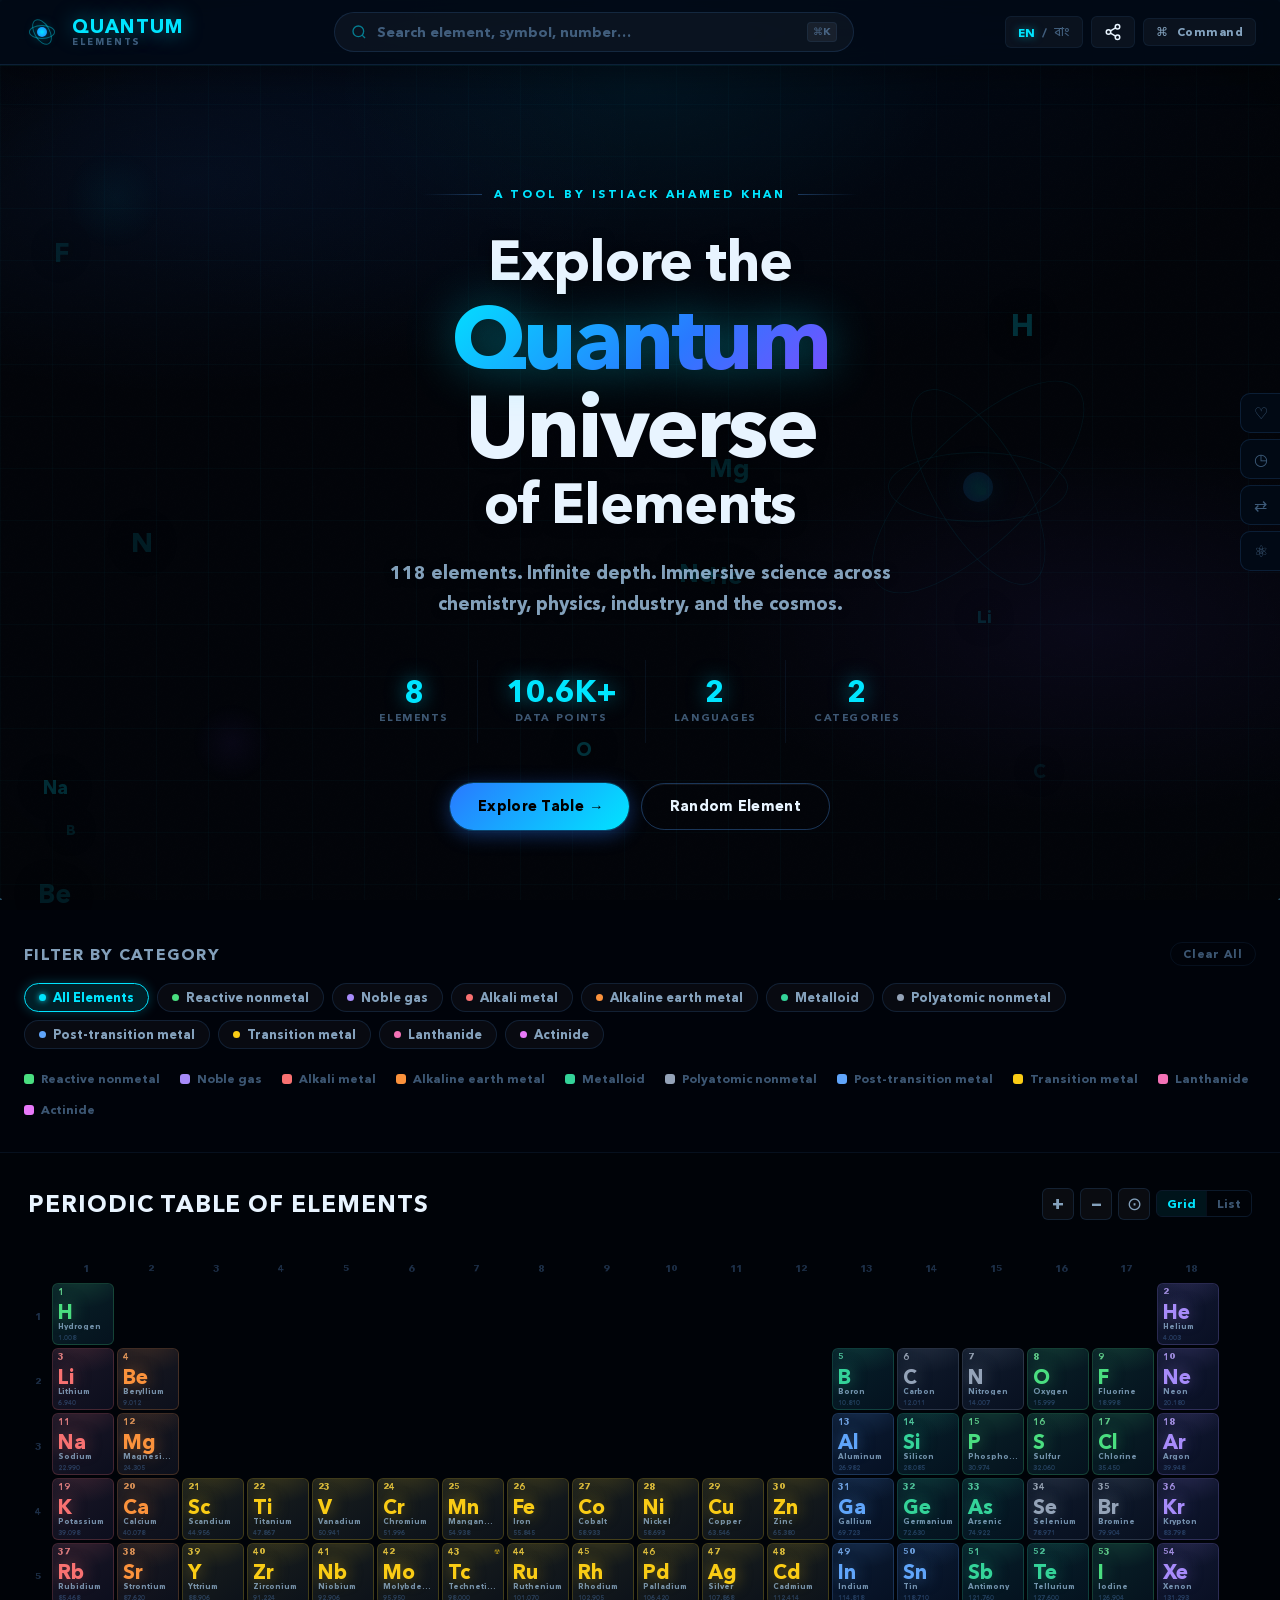
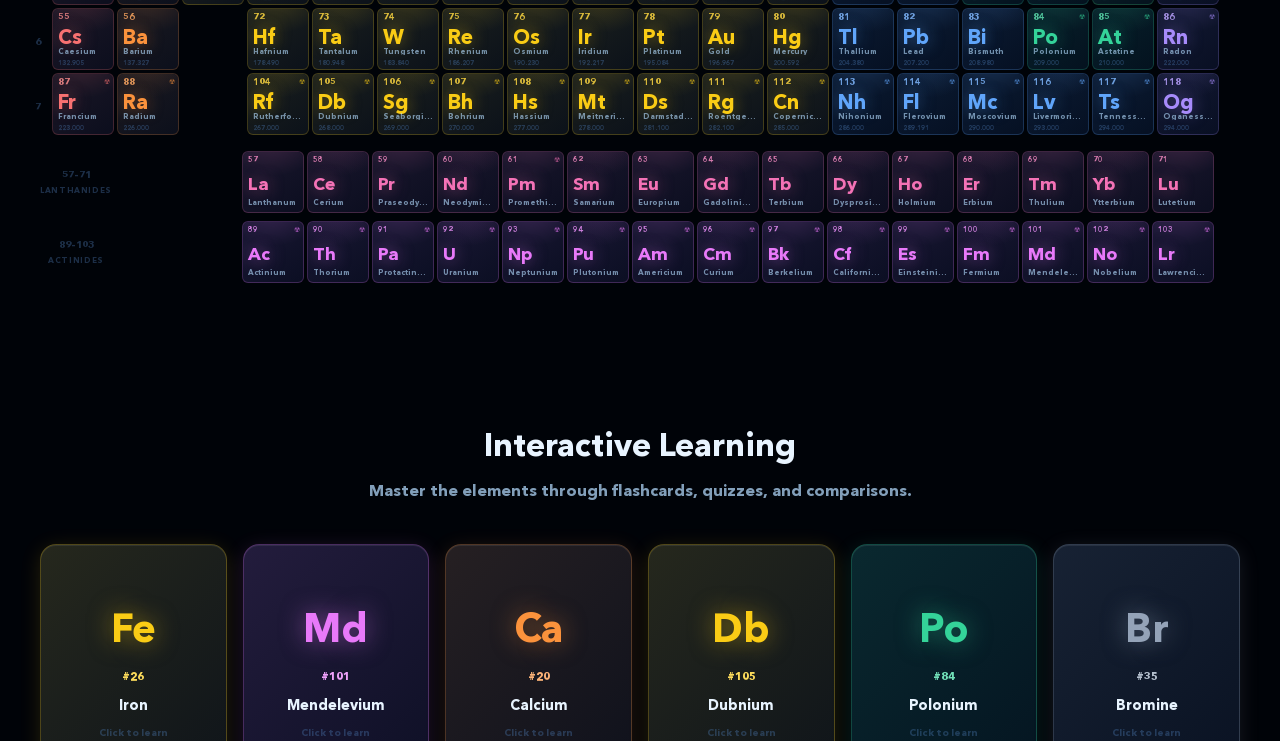
==== commit 30fc48a9: "Update index.html" ====
--- a/index.html
+++ b/index.html
@@ -160,18 +160,6 @@
     <line x1="15.41" y1="6.51" x2="8.59" y2="10.49"></line>
   </svg>
 </a>
-          <!-- Theme Toggle -->
-          <button
-            type="button"
-            class="navbar__util-btn navbar__theme-toggle"
-            id="theme-toggle"
-            aria-label="Toggle theme"
-            aria-pressed="true"
-          >
-            <span class="theme-toggle__icon theme-toggle__icon--dark" aria-hidden="true"></span>
-            <span class="theme-toggle__icon theme-toggle__icon--light" aria-hidden="true"></span>
-          </button>
-
           <!-- Command Palette Trigger -->
           <button
             type="button"
